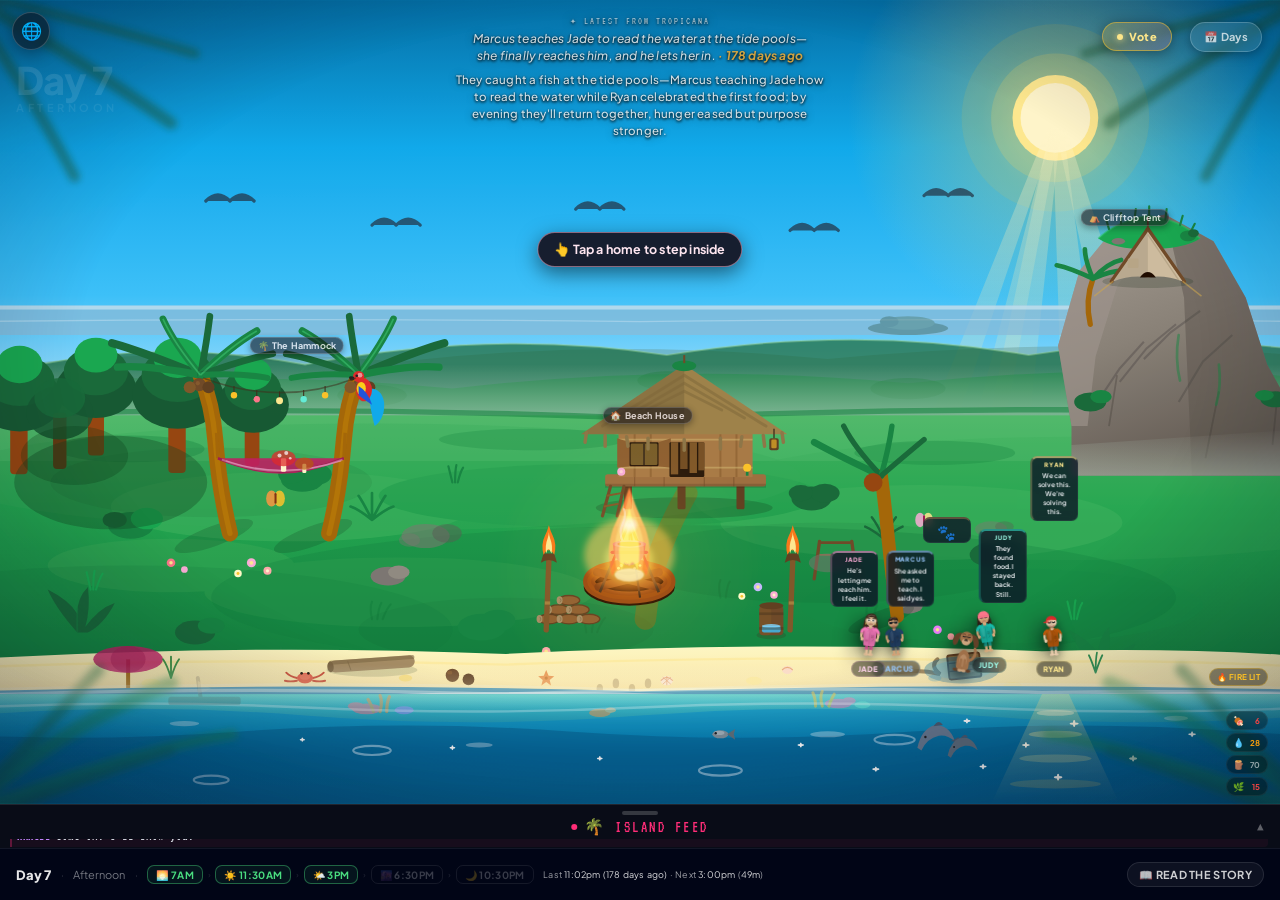
==== index.html @ 903a59e4 "Tropicana interiors polish: widen clifftop-tent doorway + droop hammock palms + house lantern halo -" ====
<!DOCTYPE html>
<html lang="en">
<head>
<meta charset="UTF-8">
<meta http-equiv="Cache-Control" content="no-cache, no-store, must-revalidate">
<meta http-equiv="Pragma" content="no-cache">
<meta http-equiv="Expires" content="0">
<meta name="viewport" content="width=device-width, initial-scale=1, maximum-scale=1, user-scalable=no">
<title>Tropicana — a never-ending story</title>
<link rel="icon" href="data:image/svg+xml,%3Csvg xmlns='http://www.w3.org/2000/svg' viewBox='0 0 100 100'%3E%3Ctext y='.9em' font-size='88'%3E%F0%9F%8F%9D%EF%B8%8F%3C/text%3E%3C/svg%3E">
<meta name="description" content="Tropicana is a never-ending story — strangers stranded on a deserted island, living and falling for each other five times a day. No script, no crew, no exit. The characters grow and surprise you on their own.">
<meta name="theme-color" content="#0b1220">
<!-- Social share preview -->
<meta property="og:type" content="website">
<meta property="og:site_name" content="The Never Ending Story Project">
<meta property="og:title" content="Tropicana — a never-ending story">
<meta property="og:description" content="Strangers stranded on a deserted island, living and falling for each other five times a day. No script, no crew, no exit.">
<meta property="og:url" content="https://adamdegoat.github.io/loveisland/">
<meta name="twitter:card" content="summary">
<meta name="twitter:title" content="Tropicana — a never-ending story">
<meta name="twitter:description" content="Strangers stranded on a deserted island, living and falling for each other five times a day.">

<link href="https://fonts.googleapis.com/css2?family=Plus+Jakarta+Sans:wght@600;700;800&family=VT323&display=swap" rel="stylesheet">
<link rel="stylesheet" href="theme.css"><!-- shared Never Ending Story house-style tokens -->
<style>
*{margin:0;padding:0;box-sizing:border-box}
:root{--above-hud:62px;--stage-bottom:96px}
html,body{width:100%;height:100%;overflow:hidden;font-family:'Plus Jakarta Sans',sans-serif;background:#020617}
/* World renders ABOVE the fixed bottom bars (HUD + collapsed feed drawer) so the
   beach + ocean band are never hidden behind them. --stage-bottom is measured live. */
#world{position:relative;width:100vw;height:calc(100vh - var(--stage-bottom));overflow:hidden}
#world-svg{position:absolute;inset:0;width:100%;height:100%;z-index:0;transform:translateY(calc(-1 * var(--world-shift,0px)))}
#stars{position:absolute;inset:0;width:100%;height:34%;pointer-events:none;z-index:2;opacity:0;transition:opacity 3s}
#world.night #stars,#world.dawn #stars{opacity:1}

/* Cloud animations */
@keyframes cloud-a{from{transform:translateX(0)}to{transform:translateX(1300px)}}
.cl1{animation:cloud-a 90s linear infinite}
.cl2{animation:cloud-a 115s linear infinite;animation-delay:-40s}
.cl3{animation:cloud-a 72s linear infinite;animation-delay:-22s}

/* Fire animations */
@keyframes flk{0%,100%{transform:scaleY(1) scaleX(1)}50%{transform:scaleY(1.22) scaleX(.9)}}
.fa{animation:flk .75s ease-in-out infinite;transform-box:fill-box;transform-origin:50% 100%}
.fb{animation:flk .55s ease-in-out infinite reverse;transform-box:fill-box;transform-origin:50% 100%}
.fc{animation:flk .42s ease-in-out infinite;transform-box:fill-box;transform-origin:50% 100%}

/* Wave animations */
@keyframes wv{from{transform:translateX(0)}to{transform:translateX(500px)}}
.wa{animation:wv 13s linear infinite}
.wb{animation:wv 19s linear infinite reverse}
/* Gentle palm sway — pivots at each palm's crown (origin set inline, in viewBox units) */
@keyframes palmsway{0%,100%{transform:rotate(-1.4deg)}50%{transform:rotate(1.4deg)}}
.palm-sway{transform-box:view-box;animation:palmsway 5.5s ease-in-out infinite}
/* Ambient birds drift slowly across the sky */
@keyframes birddrift{0%{transform:translate(0,0)}50%{transform:translate(46px,-9px)}100%{transform:translate(0,0)}}
.birds-drift{transform-box:view-box;animation:birddrift 24s ease-in-out infinite}
/* A lone sailboat drifts slowly across the horizon */
@keyframes boatdrift{from{transform:translateX(-70px)}to{transform:translateX(1070px)}}
.boat-drift{transform-box:view-box;animation:boatdrift 78s linear infinite}
/* A little crab scuttles back and forth on the sand */
@keyframes crabscuttle{0%{transform:translateX(0)}42%{transform:translateX(34px)}58%{transform:translateX(34px)}100%{transform:translateX(0)}}
.crab-scuttle{transform-box:view-box;animation:crabscuttle 16s ease-in-out infinite}
/* Hammock gently sways */
@keyframes hammocksway{0%,100%{transform:rotate(-1.3deg)}50%{transform:rotate(1.3deg)}}
.hammock-sway{transform-box:view-box;transform-origin:232px 326px;animation:hammocksway 6s ease-in-out infinite}
/* A fish leaps from the water now and then */
@keyframes fishjump{0%,80%,100%{opacity:0;transform:translate(0,14px) rotate(-35deg)}84%{opacity:1;transform:translate(7px,-8px) rotate(-12deg)}88%{transform:translate(15px,-15px) rotate(8deg)}93%{opacity:1;transform:translate(23px,-7px) rotate(32deg)}97%{opacity:0;transform:translate(29px,10px) rotate(50deg)}}
.fish-jump{transform-box:view-box;animation:fishjump 13s ease-in-out infinite}
/* A gull glides slowly across over the water */
@keyframes gullglide{0%{transform:translate(-40px,0)}50%{transform:translate(520px,-16px)}100%{transform:translate(1080px,0)}}
.gull-glide{transform-box:view-box;animation:gullglide 34s linear infinite}
/* Strung palm lanterns glow at night (#world gets .night from applySky) */
#world.night #palm-lanterns{filter:drop-shadow(0 0 3px rgba(255,200,110,.85))}
/* Parrot gentle head bob */
@keyframes parrotbob{0%,100%{transform:rotate(0)}50%{transform:rotate(-4deg)}}
.parrot-bob{transform-box:view-box;animation:parrotbob 3.6s ease-in-out infinite}
/* Embers drift up from the fire */
@keyframes emberrise{0%{opacity:0;transform:translate(0,0)}18%{opacity:1}100%{opacity:0;transform:translate(-7px,-36px)}}
.ember{transform-box:view-box;animation:emberrise 2.8s ease-out infinite}
/* A pair of dolphins arc from the sea now and then */
@keyframes dolphinarc{0%,72%,100%{opacity:0;transform:translate(0,18px)}76%{opacity:1;transform:translate(10px,-10px) rotate(-14deg)}82%{transform:translate(26px,-18px) rotate(0deg)}88%{opacity:1;transform:translate(42px,-8px) rotate(16deg)}94%{opacity:0;transform:translate(54px,14px) rotate(28deg)}}
.dolphin-arc{transform-box:view-box;animation:dolphinarc 17s ease-in-out infinite}
/* A shooting star streaks occasionally (night-only via the night-stars group) */
@keyframes shootingstar{0%,92%,100%{opacity:0;transform:translate(820px,46px)}92.5%{opacity:1;transform:translate(816px,48px)}98%{opacity:0;transform:translate(636px,138px)}}
.shooting-star{transform-box:view-box;animation:shootingstar 15s linear infinite}
/* Soft cloud shadows drift slowly across the ground */
@keyframes shadowdrift{from{transform:translateX(-260px)}to{transform:translateX(1260px)}}
.cloud-shadow{transform-box:view-box;animation:shadowdrift 95s linear infinite}
/* Fireflies near the firepit (parent group's opacity gates night-only visibility) */
@keyframes firefly{0%,100%{opacity:0;transform:translate(0,0)}25%{opacity:.95}50%{opacity:.35;transform:translate(7px,-9px)}75%{opacity:.85}}
.firefly{transform-box:view-box;animation:firefly 4.2s ease-in-out infinite}
/* Dog (puppy) ears + tail — driven by applyDogExtras; smooth transitions + tail wag */
.dog-ear{transform-box:view-box;transition:transform .45s ease}
.dog-tail{transform-box:view-box;transition:transform .45s ease}
@keyframes tailwag{0%,100%{transform:rotate(-20deg)}50%{transform:rotate(20deg)}}
.dog-tail.wag{animation:tailwag .45s ease-in-out infinite}
.dog-tail.slow{animation:tailwag 1.5s ease-in-out infinite}

/* SVG transitions */
#sky-bg,#sun-group,#moon-group,#night-stars,#night-overlay,#sun-reflection{transition:opacity 2.5s ease}

/* ── ATMOSPHERE OVERLAYS (pure CSS, no JS/engine) ── */
/* Vignette: darken the corners to draw the eye to the centre of the island */
#vignette{position:absolute;inset:0;z-index:6;pointer-events:none;
  background:radial-gradient(120% 95% at 50% 42%,transparent 58%,rgba(2,6,23,.16) 84%,rgba(2,6,23,.42) 100%)}
/* Time-of-day colour wash: a soft tint that shifts with the cycle for cohesion */
#color-wash{position:absolute;inset:0;z-index:22;pointer-events:none;opacity:0;
  mix-blend-mode:soft-light;transition:background 2.5s ease,opacity 2.5s ease}
/* Directional light: warm/cool radiates from the sun's position (top-right) */
#world.evening   #color-wash{background:radial-gradient(135% 120% at 80% 14%,#fcd34d,#f97316 38%,#9d4e6e 72%,#4c2a4d);opacity:.5}
#world.morning   #color-wash{background:radial-gradient(135% 120% at 80% 16%,#fde68a,#fdba74 45%,#a7c4b5 82%);opacity:.42}
#world.afternoon #color-wash{background:radial-gradient(135% 120% at 80% 14%,#fef3c7,#fde68a 50%,rgba(186,230,253,.4) 86%);opacity:.2}
#world.midday    #color-wash{background:radial-gradient(135% 120% at 52% 8%,#fffbeb,#e0f2fe 58%,#bae6fd);opacity:.1}
#world.dawn      #color-wash{background:radial-gradient(135% 120% at 80% 18%,#fcd34d,#c084fc 46%,#4c1d95 84%);opacity:.44}
#world.night     #color-wash{background:radial-gradient(135% 120% at 80% 18%,#64748b,#1e293b 55%,#0f172a);opacity:.32}

/* ── ENGINE-DRIVEN WEATHER (rain + storm + lightning) ── */
/* Rain: animated diagonal streaks; .storm adds a darker wash + faster, denser rain */
@keyframes rainFall{0%{background-position:0 0,0 0}100%{background-position:140px 600px,90px 600px}}
#rain-layer{position:fixed;inset:0;z-index:8;pointer-events:none;opacity:0;
  transition:opacity 1.1s ease;
  background:
    repeating-linear-gradient(102deg,rgba(224,242,254,0) 0px,rgba(224,242,254,0) 7px,rgba(224,242,254,.22) 8px,rgba(224,242,254,0) 10px),
    repeating-linear-gradient(99deg,rgba(186,230,253,0) 0px,rgba(186,230,253,0) 11px,rgba(186,230,253,.14) 12px,rgba(186,230,253,0) 15px);
  background-size:140px 600px,90px 600px}
#rain-layer.on{opacity:.9;animation:rainFall .55s linear infinite}
#rain-layer.storm{opacity:1;animation:rainFall .32s linear infinite;
  background:
    linear-gradient(180deg,rgba(2,6,23,.34),rgba(2,6,23,.46)),
    repeating-linear-gradient(104deg,rgba(224,242,254,0) 0px,rgba(224,242,254,0) 5px,rgba(224,242,254,.3) 6px,rgba(224,242,254,0) 9px),
    repeating-linear-gradient(100deg,rgba(186,230,253,0) 0px,rgba(186,230,253,0) 9px,rgba(186,230,253,.2) 10px,rgba(186,230,253,0) 13px);
  background-size:cover,140px 600px,90px 600px}
/* Lightning: brief white flashes, only while storming */
@keyframes lightningFlash{0%,100%{opacity:0}1%{opacity:.0}2%{opacity:.85}4%{opacity:.1}5%{opacity:.6}7%{opacity:0}}
#lightning{position:fixed;inset:0;z-index:9;pointer-events:none;opacity:0;
  background:radial-gradient(140% 120% at 60% 8%,rgba(255,255,255,.9),rgba(224,242,254,.35) 40%,transparent 72%)}
#lightning.on{animation:lightningFlash 7s steps(1,end) infinite}

/* ── BEACH ATMOSPHERE ANIMATIONS (SVG, no engine) ── */
/* God-ray gentle breathing */
@keyframes godRayPulse{0%,100%{opacity:.5}50%{opacity:.78}}
#god-rays{animation:godRayPulse 7.5s ease-in-out infinite;transform-box:view-box}
/* Sun glitter dancing on the sea (day only; parent group gated in applySky) */
@keyframes seatwinkle{0%,100%{opacity:0;transform:scale(.5)}50%{opacity:.9;transform:scale(1)}}
.sparkle{transform-box:view-box;animation:seatwinkle 3.4s ease-in-out infinite}
/* Heat-haze ribbons shimmer over the hot sand (gated in applyWeather) */
@keyframes heatwobble{0%{opacity:0;transform:translateY(0)}30%{opacity:.16}50%{transform:translateY(-3px) scaleX(1.015)}70%{opacity:.13}100%{opacity:0;transform:translateY(-7px)}}
.heat-ribbon{transform-box:view-box;animation:heatwobble 6s ease-in-out infinite}
/* Butterflies / dragonflies fluttering by day */
@keyframes flutter{0%,100%{transform:translate(0,0) rotate(0)}25%{transform:translate(9px,-7px) rotate(6deg)}50%{transform:translate(2px,-13px) rotate(-4deg)}75%{transform:translate(-8px,-5px) rotate(5deg)}}
.flutterer{transform-box:view-box;animation:flutter 5.4s ease-in-out infinite}
@keyframes wingbeat{0%,100%{transform:scaleX(1)}50%{transform:scaleX(.4)}}
.bug-wing{transform-box:fill-box;transform-origin:center;animation:wingbeat .35s ease-in-out infinite}
/* Ocean surface ripples — scale + fade out */
@keyframes rippleOut{0%{transform:scale(.4);opacity:.55}100%{transform:scale(1.7);opacity:0}}
.sea-ripple{transform-box:view-box;animation:rippleOut 5s ease-out infinite}
/* Passing fin / dolphin arc across the water */
@keyframes finCross{0%{transform:translate(0,0);opacity:0}6%{opacity:.85}14%{transform:translate(160px,-10px)}22%{transform:translate(330px,0);opacity:.85}28%{opacity:0}100%{transform:translate(330px,0);opacity:0}}
#sea-fin{transform-box:view-box;animation:finCross 26s ease-in-out infinite}
/* Campfire smoke puffs rising + drifting */
@keyframes smokeRise{0%{transform:translate(0,0) scale(.5);opacity:0}15%{opacity:.5}100%{transform:translate(20px,-78px) scale(1.7);opacity:0}}
#fire-smoke .smoke-puff{transform-box:view-box;animation:smokeRise 5.5s ease-in-out infinite}

/* ── DAY STAMP ── */
/* ── DAY HISTORY ── */
/* ── AUDIENCE VOTE PILL + PANEL ("sway, don't script") ── */
#vote-pill{position:fixed;top:22px;right:108px;z-index:35;display:flex;align-items:center;gap:6px;
  padding:7px 14px;border-radius:20px;cursor:pointer;white-space:nowrap;
  background:linear-gradient(135deg,rgba(251,191,36,.24),rgba(244,114,182,.2));
  backdrop-filter:blur(12px);-webkit-backdrop-filter:blur(12px);border:1px solid rgba(251,191,36,.5);
  font-family:'Plus Jakarta Sans',sans-serif;font-size:11px;font-weight:800;letter-spacing:.4px;color:#fde68a;
  box-shadow:0 2px 14px rgba(0,0,0,.4);animation:votePulse 2.6s ease-in-out infinite;
  transition:transform .15s,border-color .2s}
#vote-pill:hover{transform:translateY(-1px);border-color:rgba(251,191,36,.85)}
#vote-pill.active{animation:none;background:linear-gradient(135deg,rgba(251,191,36,.42),rgba(244,114,182,.34));border-color:rgba(251,191,36,.9)}
@keyframes votePulse{0%,100%{box-shadow:0 2px 14px rgba(0,0,0,.4),0 0 0 0 rgba(251,191,36,.45)}
  50%{box-shadow:0 2px 14px rgba(0,0,0,.4),0 0 0 5px rgba(251,191,36,0)}}
#vote-pill .vp-dot{width:6px;height:6px;border-radius:50%;background:#fde68a;box-shadow:0 0 7px #fde68a}
/* dropdown panel — anchored under the pill (like the Days panel), warm gold "sway the island" palette */
#vote-panel{position:fixed;top:60px;right:108px;z-index:41;width:300px;max-width:calc(100vw - 24px);
  background:linear-gradient(180deg,rgba(26,16,34,.6),rgba(12,9,22,.66));
  backdrop-filter:blur(20px) saturate(1.2);-webkit-backdrop-filter:blur(20px) saturate(1.2);
  border:1px solid rgba(251,191,36,.34);border-radius:16px;
  box-shadow:0 20px 54px rgba(0,0,0,.6),0 0 26px rgba(251,191,36,.08);
  max-height:0;overflow:hidden;opacity:0;pointer-events:none;
  transition:max-height .34s cubic-bezier(.4,0,.2,1),opacity .22s ease}
#vote-panel::before{content:'';position:absolute;left:0;right:0;top:0;height:2px;z-index:3;
  background:linear-gradient(90deg,transparent,rgba(251,191,36,.7),rgba(244,114,182,.5),transparent)}
#vote-panel.open{max-height:80vh;opacity:1;pointer-events:auto;overflow-y:auto}
.vp-inner{padding:15px 16px 15px}
.vp-eyebrow{font-family:'VT323',monospace;font-size:11px;letter-spacing:2.5px;text-transform:uppercase;color:rgba(251,191,36,.62);margin-bottom:3px}
.vp-head{font-family:'Plus Jakarta Sans',sans-serif;font-weight:800;font-size:16px;letter-spacing:.01em;line-height:1.1;
  background:linear-gradient(180deg,#fff8ea 0%,#fde68a 58%,#f59e0b 100%);-webkit-background-clip:text;background-clip:text;-webkit-text-fill-color:transparent;color:transparent}
.vp-tag{font-size:10.5px;color:rgba(255,255,255,.5);font-style:italic;margin:3px 0 13px;line-height:1.45}
.vp-q{font-size:12px;font-weight:700;color:rgba(255,255,255,.92);margin-bottom:9px;letter-spacing:.01em}
.vp-opt{position:relative;display:block;width:100%;text-align:left;margin-bottom:8px;padding:10px 12px;border-radius:12px;
  border:1px solid rgba(255,255,255,.12);background:rgba(255,255,255,.035);cursor:pointer;overflow:hidden;color:#fff;
  transition:border-color .15s,background .15s,transform .12s}
.vp-opt:hover{border-color:rgba(251,191,36,.55);transform:translateY(-1px)}
.vp-opt:disabled{cursor:default;transform:none}
.vp-opt.picked{border-color:rgba(251,191,36,.9);background:rgba(251,191,36,.09)}
.vp-bar{position:absolute;left:0;top:0;bottom:0;width:0;z-index:0;transition:width .55s cubic-bezier(.4,0,.2,1);
  background:linear-gradient(90deg,rgba(251,191,36,.22),rgba(244,114,182,.14))}
.vp-opt-label{position:relative;z-index:1;font-weight:800;font-size:12.5px;color:#fff7e6}
.vp-opt-desc{position:relative;z-index:1;font-size:10.5px;color:rgba(255,255,255,.55);margin-top:2px;line-height:1.35}
.vp-opt-pct{position:absolute;right:11px;top:50%;transform:translateY(-50%);font-size:12px;font-weight:800;color:#fde68a;z-index:2}
.vp-voted{font-size:10.5px;color:rgba(110,231,160,.92);margin-top:4px;letter-spacing:.2px;font-weight:600}
.vp-hint{font-size:10.5px;color:rgba(255,255,255,.42);margin-top:4px}
.vp-inplay{margin-top:13px;padding:11px 12px;border-radius:11px;background:rgba(251,191,36,.07);border:1px solid rgba(251,191,36,.18);
  font-size:11px;color:rgba(255,255,255,.8);line-height:1.5}
.vp-ip-eyebrow{font-family:'VT323',monospace;font-size:10px;letter-spacing:2px;text-transform:uppercase;color:rgba(251,191,36,.6);display:block;margin-bottom:3px}
.vp-inplay b{color:#fde68a;font-weight:800}
#day-hist-btn{
  position:fixed;top:22px;right:18px;z-index:35;
  display:flex;align-items:center;gap:6px;
  padding:7px 13px;border-radius:20px;
  background:rgba(255,255,255,.09);
  backdrop-filter:blur(12px);-webkit-backdrop-filter:blur(12px);
  border:1px solid rgba(255,255,255,.2);
  font-family:'Plus Jakarta Sans',sans-serif;font-size:11px;font-weight:700;
  color:rgba(255,255,255,.72);letter-spacing:.3px;
  cursor:pointer;white-space:nowrap;
  transition:background .2s,border-color .2s,color .2s,box-shadow .2s;
  box-shadow:0 2px 12px rgba(0,0,0,.35);
}
#day-hist-btn:hover{background:rgba(255,255,255,.15);border-color:rgba(255,255,255,.38);color:#fff;box-shadow:0 2px 18px rgba(0,0,0,.45)}
#day-hist-btn.active{background:rgba(255,255,255,.13);border-color:rgba(255,255,255,.35);color:#fff}
#day-history-panel{
  position:fixed;top:66px;right:18px;left:auto;z-index:40;width:244px;
  background:rgba(4,8,22,.92);backdrop-filter:blur(18px);-webkit-backdrop-filter:blur(18px);
  border:1px solid rgba(255,255,255,.08);border-radius:14px;
  max-height:0;overflow:hidden;opacity:0;pointer-events:none;
  transition:max-height .32s cubic-bezier(.4,0,.2,1),opacity .2s ease;
}
#day-history-panel.open{max-height:400px;opacity:1;pointer-events:auto}
.dhp-head{
  font-family:'Plus Jakarta Sans',sans-serif;font-size:9px;font-weight:800;
  letter-spacing:2px;text-transform:uppercase;color:rgba(255,255,255,.25);
  padding:11px 14px 9px;border-bottom:1px solid rgba(255,255,255,.05);
  display:flex;align-items:center;justify-content:space-between;flex-shrink:0;
}
.dhp-back{
  background:none;border:none;font-family:'Plus Jakarta Sans',sans-serif;
  font-size:9px;font-weight:700;color:rgba(255,255,255,.25);
  cursor:pointer;letter-spacing:.5px;padding:0;transition:color .15s;
}
.dhp-back:hover{color:rgba(255,255,255,.6)}
.dhp-scroll{overflow-y:auto;max-height:350px;scrollbar-width:thin;scrollbar-color:rgba(255,255,255,.06) transparent}
.dhp-chips{padding:8px 10px 10px;display:flex;flex-direction:column;gap:5px}
.dhp-chip{
  display:flex;align-items:center;gap:7px;padding:7px 10px;border-radius:9px;
  border:1px solid rgba(255,255,255,.07);background:rgba(255,255,255,.03);
  font-family:'Plus Jakarta Sans',sans-serif;font-size:11px;font-weight:700;
  color:rgba(255,255,255,.5);cursor:pointer;
  transition:background .15s,border-color .15s;
}
.dhp-chip:hover{background:rgba(255,255,255,.07);border-color:rgba(255,255,255,.14);color:rgba(255,255,255,.8)}
.dhp-chip.cur{border-color:rgba(34,197,94,.3);color:rgba(255,255,255,.75)}
.dhp-dot{width:5px;height:5px;border-radius:50%;background:#22c55e;flex-shrink:0;animation:cdot 2s ease-in-out infinite}
.dhp-chip-meta{font-size:10px;color:rgba(255,255,255,.28);font-weight:500;margin-left:auto;white-space:nowrap}
.dhp-drama{font-size:13px;color:rgba(255,255,255,.7);line-height:1.57;font-style:italic;
  padding:12px 14px 14px}
.dhp-ongoing{font-size:12.5px;color:rgba(255,255,255,.5);line-height:1.55;font-style:italic;
  padding:12px 14px 14px}

#day-stamp{position:fixed;top:58px;left:16px;z-index:30;pointer-events:none;line-height:1.15}
#pulse{position:fixed;top:14px;left:50%;transform:translateX(-50%);z-index:30;pointer-events:none;
  font-family:'Plus Jakarta Sans',sans-serif;font-size:12px;font-style:italic;font-weight:500;
  color:rgba(255,255,255,.78);letter-spacing:.2px;text-align:center;max-width:340px;line-height:1.4;
  text-shadow:0 1px 3px rgba(0,0,0,.6),0 1px 3px rgba(0,0,0,.75),0 1px 10px rgba(0,0,0,.4)}
#pulse:not(:empty)::before{content:'✦ LATEST FROM TROPICANA';display:block;
  font-family:'VT323',monospace;font-size:10px;font-style:normal;font-weight:400;
  letter-spacing:2px;color:rgba(255,255,255,.62);text-transform:uppercase;margin-bottom:3px;
  text-shadow:0 1px 3px rgba(0,0,0,.8),0 0 10px rgba(0,0,0,.6)}
#scene-line{position:fixed;left:50%;transform:translateX(-50%);z-index:30;pointer-events:none;
  width:380px;max-width:88vw;
  font-family:'Plus Jakarta Sans',sans-serif;font-size:11.5px;font-weight:500;
  color:rgba(255,255,255,.82);letter-spacing:.2px;text-align:center;line-height:1.5;
  text-shadow:0 1px 3px rgba(0,0,0,.6),0 1px 3px rgba(0,0,0,.8),0 1px 10px rgba(0,0,0,.45)}
#ds-day{font-family:'Plus Jakarta Sans',sans-serif;font-size:38px;font-weight:800;
  color:rgba(255,255,255,.1);letter-spacing:-1px}
#ds-cycle{font-family:'Plus Jakarta Sans',sans-serif;font-size:11px;font-weight:700;
  color:rgba(255,255,255,.07);letter-spacing:3.5px;text-transform:uppercase}

/* ── CHARACTERS ── */
.char{position:absolute;z-index:20;transform:translate(-50%,-100%);
  transition:left 2.8s cubic-bezier(.4,0,.2,1),top 2.8s cubic-bezier(.4,0,.2,1);cursor:pointer}
.char:hover{filter:drop-shadow(0 0 9px rgba(255,255,255,.42))}
.char-svg{display:block;margin:0 auto;transform-origin:50% 100%;filter:var(--cast-shadow,drop-shadow(0 6px 14px rgba(0,0,0,.65)));animation:bob 2.4s ease-in-out infinite}
.char-svg.sad{animation:bob-slow 3.5s ease-in-out infinite}
.char-svg.angry{animation:bob-tense .9s ease-in-out infinite}
@keyframes bob{0%,100%{transform:scaleY(1)}50%{transform:scaleY(1.028)}}
@keyframes bob-slow{0%,100%{transform:scaleY(1)}50%{transform:scaleY(1.015)}}
@keyframes bob-tense{0%,100%{transform:scaleY(1) rotate(-.4deg)}50%{transform:scaleY(1.022) rotate(.4deg)}}
/* ── INTERACTION OVERLAYS ── */
.interact-overlay{position:absolute;z-index:19;transform:translate(-50%,-50%);pointer-events:none;transition:opacity .4s}
.interact-overlay.heart{z-index:22;filter:drop-shadow(0 1px 2px rgba(0,0,0,.45));animation:heartbeat 1.5s ease-in-out infinite}
@keyframes heartbeat{0%,100%{transform:translate(-50%,-50%) scale(1)}50%{transform:translate(-50%,-50%) scale(1.18)}}
.char.sitting{margin-top:10px}
.nametag{font-size:7.5px;font-weight:800;letter-spacing:.4px;text-transform:uppercase;
  margin:4px auto 0;padding:2px 6px;border-radius:20px;width:fit-content;white-space:nowrap;
  background:rgba(0,0,0,.45);backdrop-filter:blur(4px);-webkit-backdrop-filter:blur(4px)}
.nametag:empty{display:none}  /* unnamed stray: hide tag until it's named */
#char-marcus .nametag{color:#93c5fd;border:1px solid rgba(147,197,253,.2)}
#char-ryan .nametag{color:#fde68a;border:1px solid rgba(253,230,138,.2)}
#char-jade .nametag{color:#fbcfe8;border:1px solid rgba(249,168,212,.2)}
#char-judy .nametag{color:#99f6e4;border:1px solid rgba(153,246,228,.2)}

/* ── SPEECH BUBBLES ── */
.bubble{position:absolute;bottom:70px;left:50%;transform:translateX(-50%);
  background:rgba(10,18,32,.82);backdrop-filter:blur(4px);-webkit-backdrop-filter:blur(4px);
  color:#f1f5f9;padding:3px 6px;border-radius:7px;
  font-size:6.5px;font-weight:600;max-width:80px;min-width:48px;text-align:center;
  line-height:1.4;pointer-events:none;white-space:normal;z-index:25;transition:opacity .22s ease;
  border:1px solid rgba(255,255,255,.06);border-top-width:2px}
#char-marcus .bubble{border-top-color:rgba(147,197,253,.6);border-left:2px solid rgba(147,197,253,.25)}
#char-ryan .bubble{border-top-color:rgba(253,230,138,.6);border-left:2px solid rgba(253,230,138,.25)}
#char-jade .bubble{border-top-color:rgba(249,168,212,.6);border-left:2px solid rgba(249,168,212,.25)}
#char-judy .bubble{border-top-color:rgba(45,212,191,.6);border-left:2px solid rgba(45,212,191,.25)}
#char-marcus:hover{filter:drop-shadow(0 0 14px rgba(192,132,252,.55))}
#char-ryan:hover{filter:drop-shadow(0 0 14px rgba(251,146,60,.55))}
#char-jade:hover{filter:drop-shadow(0 0 14px rgba(244,114,182,.55))}
#char-judy:hover{filter:drop-shadow(0 0 14px rgba(45,212,191,.55))}
.bubble::after{display:none}
/* FOCUS MODE: while a character's stat card is open, fade the speech bubbles so the card stands clean & alone */
#world:has(.stat-card.tap-open) .bubble{opacity:0;pointer-events:none}
@media (hover:hover){#world:has(.char:hover) .bubble{opacity:0;pointer-events:none}}
.bubble-name{font-size:6px;font-weight:800;letter-spacing:.9px;text-transform:uppercase;margin-bottom:2px}
#char-marcus .bubble-name{color:#93c5fd}
#char-ryan .bubble-name{color:#fde68a}
#char-jade .bubble-name{color:#f9a8d4}
#char-judy .bubble-name{color:#99f6e4}
.bubble-text{font-size:6.5px}
.bubble-text.dog-emote{font-size:15px;line-height:1}

/* ── BOTTOM FEED DRAWER ── */
#chat-panel{
  position:fixed;left:0;right:0;bottom:52px;
  height:44px;overflow:hidden;
  background:rgba(10,14,24,.9);backdrop-filter:blur(8px);-webkit-backdrop-filter:blur(8px);
  z-index:50;display:flex;flex-direction:column;
  border-top:1px solid rgba(255,255,255,.1);
  transition:height .38s cubic-bezier(.4,0,.2,1),
             box-shadow .38s ease;
}
#chat-panel.feed-open{
  height:52vh;
  box-shadow:0 -12px 40px rgba(0,0,0,.55);
  border-top-color:rgba(255,46,120,.35);
}
/* Drag pill */
#feed-pill{
  width:36px;height:4px;border-radius:4px;
  background:rgba(255,255,255,.18);
  margin:6px auto 0;flex-shrink:0;
  transition:background .2s
}
#chat-panel:hover #feed-pill,
#chat-panel.feed-open #feed-pill{background:rgba(255,46,120,.5)}
#chat-header{
  position:relative;
  padding:5px 14px 5px;font-family:'VT323',monospace;font-size:16px;color:#ff2d78;
  letter-spacing:2.5px;display:flex;align-items:center;justify-content:center;gap:7px;
  cursor:pointer;flex-shrink:0;user-select:none;
  border-bottom:1px solid rgba(255,255,255,.0);
  transition:border-color .38s
}
#chat-panel.feed-open #chat-header{border-bottom-color:rgba(255,255,255,.07)}
#chat-dot{width:6px;height:6px;border-radius:50%;background:#ff2d78;animation:cdot 2s ease-in-out infinite;flex-shrink:0}
@keyframes cdot{0%,100%{opacity:1}50%{opacity:.2}}
/* Absolutely center the ISLAND FEED label (on all widths) so the chevron's
   margin-left:auto can't push it left under the Island Oracle widget. */
#feed-label{display:inline-flex;align-items:center;gap:7px;position:absolute;left:50%;transform:translateX(-50%);pointer-events:none}
#chat-chevron{
  margin-left:auto;font-size:11px;color:rgba(255,255,255,.35);
  transition:transform .35s cubic-bezier(.4,0,.2,1),color .2s
}
#chat-panel.feed-open #chat-chevron{transform:rotate(180deg);color:rgba(255,46,120,.7)}
#chat-feed{flex:1;overflow-y:auto;padding:8px 12px 4px;display:flex;flex-direction:column;gap:5px;
  scrollbar-width:thin;scrollbar-color:rgba(255,255,255,.1) transparent}
#chat-feed::-webkit-scrollbar{width:3px}
#chat-feed::-webkit-scrollbar-thumb{background:rgba(255,255,255,.1);border-radius:3px}
.cl{font-family:'VT323',monospace;font-size:15px;line-height:1.3;word-break:break-word}
.cl.marcus{color:#c084fc}
.cl.ryan{color:#fb923c}
.cl.jade{color:#f472b6}
.cl.interaction{color:#fbbf24}
.cl-label{font-size:11px;letter-spacing:.8px;opacity:.78;text-transform:uppercase}
.cl-dialogue{color:#e2e8f0;font-size:13px;opacity:.9}
.cl-ts{font-family:'VT323',monospace;font-size:12px;color:rgba(255,255,255,.45);letter-spacing:1.2px;text-align:center;padding:4px 0 2px;text-transform:uppercase;background:rgba(255,255,255,.03);border-radius:4px;margin:2px 0}
.cl-msg{font-family:'VT323',monospace;font-size:14px;line-height:1.3;padding:1px 4px;word-break:break-word}
.cl-spk{font-size:12px;font-weight:700;letter-spacing:.5px;text-transform:uppercase}
.cl-line{color:#e2e8f0;opacity:.9}
.cl-absent{font-family:'VT323',monospace;font-size:12px;padding:2px 4px;opacity:.55;font-style:italic;border-left:2px solid rgba(255,255,255,.08);margin:3px 0 4px;padding-left:7px}
.cl-absent-txt{color:#94a3b8}
.cl-time{font-family:'VT323',monospace;font-size:11px;color:rgba(255,255,255,.55);letter-spacing:.6px;float:right;margin-left:6px;white-space:nowrap}
.cl-latest{background:rgba(255,45,120,.06);border-left:2px solid rgba(255,45,120,.32);padding-left:5px;margin-left:-2px;border-radius:0 4px 4px 0}
.cl-ts-latest{background:rgba(255,45,120,.11)!important;color:rgba(255,160,200,.85)!important;border:1px solid rgba(255,45,120,.22);border-radius:5px;padding-left:8px;padding-right:8px}
.cl-ts-rel{font-family:'Plus Jakarta Sans',sans-serif;font-size:9px;font-weight:800;letter-spacing:.4px;text-transform:none;color:#ff7eb0;margin-left:7px;white-space:nowrap}

/* ── HUD ── */
#hud{position:fixed;bottom:0;left:0;right:0;z-index:100;
  background:rgba(2,6,23,.93);backdrop-filter:blur(18px);-webkit-backdrop-filter:blur(18px);
  border-top:1px solid rgba(255,255,255,.07);padding:0 1rem;
  display:flex;align-items:center;gap:.6rem;height:52px}
.hud-day{font-weight:800;color:rgba(255,255,255,.9);font-size:13px;flex-shrink:0}
.hud-sep{color:rgba(255,255,255,.2);font-size:11px}
#cycle-label{font-size:11px;color:rgba(255,255,255,.45);flex-shrink:0}

/* Status strip */
#status-strip{display:flex;align-items:center;gap:.3rem;font-size:10px;flex-shrink:0}
.stp{display:inline-flex;align-items:center;padding:.15rem .5rem;border-radius:7px;
  border:1px solid rgba(255,255,255,.08);color:rgba(255,255,255,.22);
  font-weight:700;letter-spacing:.3px;text-transform:uppercase;transition:all .4s}
.stp.running{color:#fbbf24;border-color:rgba(251,191,36,.5);background:rgba(251,191,36,.1);animation:spulse 1s ease-in-out infinite}
.stp.done{color:#4ade80;border-color:rgba(74,222,128,.4);background:rgba(74,222,128,.07)}
.stp.current{color:rgba(255,255,255,.75);border-color:rgba(255,255,255,.28);background:rgba(255,255,255,.09)}
@keyframes spulse{0%,100%{opacity:1}50%{opacity:.5}}
.stp-arr{color:rgba(255,255,255,.12);font-size:9px}

/* Tiny status info */
#status-info{font-size:9px;color:rgba(255,255,255,.6);white-space:nowrap;flex-shrink:0;line-height:1.3;letter-spacing:.2px}
#status-info span{color:rgba(255,255,255,.85)}
#status-msg{font-size:9px;color:rgba(255,255,255,.3);font-style:italic;overflow:hidden;text-overflow:ellipsis;white-space:nowrap;max-width:120px}

/* Buttons */
.hud-actions{display:flex;align-items:center;gap:.45rem;margin-left:auto;flex-shrink:0}
#story-btn{display:inline-flex;align-items:center;gap:.2rem;padding:.28rem .7rem;
  border-radius:18px;border:1px solid rgba(255,255,255,.1);background:rgba(255,255,255,.05);
  color:rgba(255,255,255,.5);font-size:11px;font-weight:700;letter-spacing:.3px;
  text-transform:uppercase;text-decoration:none;transition:all .2s;font-family:'Plus Jakarta Sans',sans-serif}
#story-btn:hover{border-color:rgba(255,255,255,.2);color:rgba(255,255,255,.85);background:rgba(255,255,255,.09)}
/* a one-time invite glow drawing first-time visitors to the full story archive */
@keyframes storyNudge{0%,100%{box-shadow:0 0 0 0 rgba(246,181,61,0);border-color:rgba(255,255,255,.1)}
  50%{box-shadow:0 0 0 5px rgba(246,181,61,.16);border-color:rgba(246,181,61,.55)}}
#story-btn.nudge{animation:storyNudge 2.1s ease-in-out infinite;color:rgba(255,255,255,.8)}
/* the "· updated Nh ago" recency tag appended to the latest-pulse banner */
.pulse-age{color:rgba(246,181,61,.85);font-weight:700;white-space:nowrap}

/* ── MOBILE ── */
@media(max-width:768px){
  html,body{overflow-x:auto;overflow-y:hidden}
  /* Reserve the bottom bars here too: height drives width (10/6 aspect) for the
     horizontal-scroll layout, so the beach/ocean clears the bottom UI on mobile. */
  #world{width:calc((100dvh - var(--stage-bottom)) * 10 / 6);height:calc(100dvh - var(--stage-bottom))}
  /* HUD: 3-row layout — cycle strip + timing visible on mobile */
  #status-msg{display:none}
  #hud{padding:5px .75rem 4px;height:auto;flex-wrap:wrap;align-content:flex-start;gap:3px .3rem}
  .hud-actions{order:1}
  #status-strip{display:flex;flex-basis:100%;order:10;gap:.2rem}
  #status-info{display:block;flex-basis:100%;order:11}
  .stp{font-size:8px;padding:.1rem .3rem}
  .stp-arr{font-size:8px}
  /* Push chat panel above the now-taller HUD. */
  #chat-panel{bottom:var(--above-hud)}
  /* roomier tap targets on touch screens (UX audit #3) */
  #story-btn{padding:.5rem .7rem;font-size:10px;min-height:38px}
  #res-hud{flex-flow:row wrap!important;justify-content:flex-end!important;max-width:128px;align-items:flex-end}
  #res-hud .res-pill{min-height:32px;padding:6px 8px}
  #chat-header{min-height:44px}
  .bubble{max-width:82px;padding:3px 6px}
  .bubble-text{font-size:7.5px}
  #pulse{top:78px;font-size:11px;max-width:78vw;color:rgba(255,255,255,.85)}
  #scene-line{font-size:10.5px;width:78vw;color:rgba(255,255,255,.85)}
  /* no hover on touch — show structure names faintly so they're not invisible */
  .struct-label{color:rgba(255,255,255,.6)}
  #day-hist-btn{top:14px;right:12px;padding:5px 10px;font-size:10px}
  #vote-pill{top:14px;right:88px;padding:5px 11px;font-size:10px}
  #vote-panel{top:48px;left:12px;right:12px;width:auto;max-width:none}
  #day-stamp{left:13px;top:50px}
  #day-history-panel{top:52px;right:12px;width:220px}
  /* res-hud now anchors bottom-right via the base rule on all sizes */
  .stat-card{display:none}
  .stat-card.tap-open{display:block;opacity:1;transform:translateY(0)}
  .stat-card.right,.stat-card.left{left:50%;transform:translateX(calc(-50% + var(--sc-shift,0px)));right:auto}
  .stat-card.tap-open.right,.stat-card.tap-open.left{transform:translateX(calc(-50% + var(--sc-shift,0px)))}
  .stat-card.tap-open.below{transform:translateX(calc(-50% + var(--sc-shift,0px)))}
  /* Feed drawer taller on mobile */
  #chat-panel.feed-open{height:62vh}
}

/* ── HOVER STAT CARD ── */
.stat-card{
  position:absolute;bottom:110%;pointer-events:none;z-index:80;
  width:230px;max-width:84vw;background:rgba(6,10,18,.94);border-radius:12px;
  padding:12px 14px;opacity:0;transform:translateY(6px);
  transition:opacity .18s ease,transform .18s ease;
  backdrop-filter:blur(14px);-webkit-backdrop-filter:blur(14px);
  font-family:'Plus Jakarta Sans',sans-serif;line-height:1.4;white-space:normal;
  box-shadow:0 14px 40px rgba(0,0,0,.6)
}
.char:hover .stat-card{opacity:1;transform:translateY(0)}
.stat-card.right{left:90%;transform:translateY(6px)}
.stat-card.left{right:90%;transform:translateY(6px)}
.char:hover .stat-card.right{transform:translateY(0)}
.char:hover .stat-card.left{transform:translateY(0)}
/* below variant — card drops down when character is near top of screen */
.stat-card.below{bottom:auto;top:105%;transform:translateY(-6px)}
.char:hover .stat-card.below{transform:translateY(0)}
.stat-card.below.right{transform:translateY(-6px)}
.stat-card.below.left{transform:translateY(-6px)}
.char:hover .stat-card.below.right,.char:hover .stat-card.below.left{transform:translateY(0)}
.sc-name{font-size:17px;font-weight:700;letter-spacing:1px;text-transform:uppercase;margin-bottom:2px}
.sc-mood{font-size:13px;color:rgba(255,255,255,.45);letter-spacing:.5px;margin-bottom:8px;text-transform:uppercase}
.sc-cond{display:inline-block;font-size:11px;font-weight:700;letter-spacing:.4px;padding:2px 7px;border-radius:7px;margin-bottom:8px}
.sc-cond-injured{background:rgba(248,113,113,.16);color:#fca5a5;border:1px solid rgba(248,113,113,.35)}
.sc-cond-sick{background:rgba(192,132,252,.16);color:#d8b4fe;border:1px solid rgba(192,132,252,.35)}
.sc-section{font-size:11px;color:rgba(255,255,255,.3);letter-spacing:2px;text-transform:uppercase;margin-bottom:4px;border-bottom:1px solid rgba(255,255,255,.06);padding-bottom:2px}
.sc-row{display:flex;align-items:center;gap:6px;margin-bottom:3px}
.sc-label{font-size:12px;color:rgba(255,255,255,.4);width:68px;text-transform:uppercase;letter-spacing:.3px;flex-shrink:0}
.sc-bar{flex:1;height:3px;background:rgba(255,255,255,.08);border-radius:3px;overflow:hidden}
.sc-fill{height:100%;border-radius:3px}
.sc-val{font-size:12px;color:rgba(255,255,255,.5);width:22px;text-align:right;flex-shrink:0}
.sc-bond{font-size:12.5px;color:rgba(255,255,255,.72);margin-bottom:2px}
/* ── character-snapshot rows (the visitor-friendly card) ── */
.sc-role{font-size:11px;color:rgba(255,255,255,.45);letter-spacing:.6px;text-transform:uppercase;margin:-1px 0 7px}
.sc-bio{font-size:12px;color:rgba(255,255,255,.62);line-height:1.5;margin-bottom:9px}
.sc-line{display:flex;gap:8px;align-items:baseline;margin-bottom:6px}
.sc-key{font-size:10px;color:rgba(255,255,255,.32);letter-spacing:1px;text-transform:uppercase;flex:0 0 52px}
.sc-now{font-size:12.5px;color:rgba(255,255,255,.85);line-height:1.45;flex:1}
.sc-bonds{margin-top:7px;padding-top:7px;border-top:1px solid rgba(255,255,255,.06);display:flex;flex-direction:column;gap:3px}

/* ── STRUCTURES LAYER ── */
#structures-layer{position:absolute;inset:0;pointer-events:none;z-index:5;transform:translateY(calc(-1 * var(--world-shift,0px)))}
.struct{position:absolute;transform:translate(-50%,-50%);pointer-events:auto;text-align:center;line-height:1;cursor:default}
.struct-svg{display:block;filter:var(--struct-shadow,drop-shadow(0 3px 8px rgba(0,0,0,.6)));transition:transform .2s ease}
#tide-line{transition:transform 6s ease-in-out}
.struct:hover .struct-svg{transform:scale(1.12)}
.struct-label{font-size:8px;color:rgba(255,255,255,.0);white-space:nowrap;margin-top:2px;
  font-family:'Plus Jakarta Sans',sans-serif;font-weight:700;letter-spacing:.3px;
  text-shadow:0 1px 4px rgba(0,0,0,1);display:block;transition:color .18s ease;
  background:rgba(0,0,0,.45);padding:1px 5px;border-radius:4px;backdrop-filter:blur(3px)}
.struct:hover .struct-label{color:rgba(255,255,255,.75)}
.struct-cond{width:30px;height:3px;border-radius:2px;background:rgba(0,0,0,.45);margin:1px auto 0;overflow:hidden}
.struct-cond-fill{height:100%;border-radius:2px}
.struct.discovery .struct-svg{filter:drop-shadow(0 0 6px rgba(251,191,36,.6)) drop-shadow(0 3px 8px rgba(0,0,0,.5))}

/* ── RESOURCES HUD ── */
#res-hud{position:fixed;bottom:calc(var(--stage-bottom) + 8px);right:12px;z-index:30;pointer-events:auto;display:flex;flex-direction:column;gap:3px;align-items:flex-end}
#fire-chip{position:fixed;bottom:calc(var(--stage-bottom) + 118px);right:12px;z-index:30;pointer-events:none;display:none;align-items:center;gap:4px;
  background:rgba(0,0,0,.38);border:1px solid rgba(255,255,255,.12);border-radius:9px;padding:3px 7px;font-family:'Plus Jakarta Sans',sans-serif;font-size:8px;font-weight:700;letter-spacing:.4px}
#fire-chip.lit{color:#fbbf24;border-color:rgba(251,191,36,.35)}
#fire-chip.out{color:#93a3b8}
.res-pill{display:flex;align-items:center;gap:3px;background:rgba(0,0,0,.35);
  backdrop-filter:blur(4px);-webkit-backdrop-filter:blur(4px);
  border-radius:14px;padding:3px 7px 3px 6px;border:1px solid rgba(255,255,255,.06);
  cursor:pointer;user-select:none;min-height:18px;
  transition:background .15s,border-color .15s}
.res-pill:hover,.res-pill.rp-active{background:rgba(255,255,255,.09);border-color:rgba(255,255,255,.18)}
.res-pill-icon{font-size:9px}
.res-pill-val{font-size:8px;font-weight:700;font-family:'Plus Jakarta Sans',sans-serif;min-width:13px;text-align:right}
/* Resource detail card */
#res-card{
  width:min(220px,calc(100vw - 36px));position:absolute;right:0;bottom:100%;margin-bottom:8px;z-index:31;
  background:rgba(4,8,22,.92);border:1px solid rgba(255,255,255,.1);border-radius:12px;
  overflow:hidden;max-height:0;opacity:0;pointer-events:none;
  transition:max-height .32s cubic-bezier(.4,0,.2,1),opacity .22s ease;
  backdrop-filter:blur(18px);-webkit-backdrop-filter:blur(18px);
  box-shadow:0 8px 28px rgba(0,0,0,.6)}
#res-card.open{max-height:240px;opacity:1;pointer-events:auto}
.rc-inner{padding:13px 14px}
.rc-header{display:flex;align-items:center;gap:7px;margin-bottom:8px}
.rc-icon{font-size:18px}
.rc-name{flex:1;font-size:10px;font-weight:800;letter-spacing:1.2px;text-transform:uppercase;color:rgba(255,255,255,.75)}
.rc-val{font-size:16px;font-weight:800;font-family:'Plus Jakarta Sans',sans-serif}
.rc-trend{font-size:14px;font-weight:700;margin-left:1px}
.rc-bar-wrap{height:3px;background:rgba(255,255,255,.08);border-radius:3px;overflow:hidden;margin-bottom:10px}
.rc-bar-fill{height:100%;border-radius:3px}
.rc-status{font-size:11px;color:rgba(255,255,255,.62);line-height:1.55;margin-bottom:7px}
.rc-mention{font-size:10px;color:rgba(255,255,255,.36);line-height:1.5;font-style:italic;
  border-top:1px solid rgba(255,255,255,.06);padding-top:7px;
  display:-webkit-box;-webkit-line-clamp:3;-webkit-box-orient:vertical;overflow:hidden}
.rc-who{display:block;margin-top:3px;font-style:normal;font-size:9px;
  letter-spacing:.6px;text-transform:uppercase;color:rgba(255,255,255,.22)}


/* (Island Oracle widget styles removed — the Oracle runs in the engine but is no longer shown on screen.) */
</style>
</head>
<body>
<div id="world" class="afternoon">
<canvas id="stars"></canvas>

<!-- ══ BACK TO WORLD (self-contained, top-left) ════════════ -->
<a id="back-to-world" href="https://adamdegoat.github.io/neverendingworld/" title="Back to World">
  <span class="btw-globe">🌐</span><span class="btw-text">Back to World</span>
</a>
<style id="back-to-world-style">
  #back-to-world{
    position:fixed; top:12px; left:12px; z-index:99999;
    display:flex; align-items:center; gap:0;
    height:38px; max-width:38px; padding:0;
    border-radius:19px; overflow:hidden;
    background:rgba(12,18,32,.62); backdrop-filter:blur(7px); -webkit-backdrop-filter:blur(7px);
    border:1px solid rgba(255,255,255,.18); box-shadow:0 4px 16px rgba(0,0,0,.32);
    color:#eef3ff; text-decoration:none; font:600 13px/1 system-ui,-apple-system,sans-serif;
    letter-spacing:.01em; white-space:nowrap;
    transition:max-width .34s cubic-bezier(.2,.7,.2,1), background .25s, border-color .25s;
    cursor:pointer;
  }
  #back-to-world .btw-globe{
    flex:0 0 38px; width:38px; height:38px;
    display:flex; align-items:center; justify-content:center; font-size:17px;
  }
  #back-to-world .btw-text{ opacity:0; padding-right:16px; transition:opacity .2s .08s; }
  #back-to-world:hover, #back-to-world:focus-visible{
    max-width:220px; background:rgba(20,28,46,.82); border-color:rgba(255,255,255,.34);
  }
  #back-to-world:hover .btw-text, #back-to-world:focus-visible .btw-text{ opacity:1; }
  @media(max-width:680px){ #back-to-world{ top:9px; left:9px; height:40px; max-width:40px; border-radius:20px; }
    #back-to-world .btw-globe{ flex-basis:40px; width:40px; height:40px; font-size:16px; } }
</style>

<!-- ══ DAY STAMP ══════════════════════════════════════════ -->
<div id="day-stamp">
  <div id="ds-day">Day 1</div>
  <div id="ds-cycle">—</div>
</div>
<button id="day-hist-btn" onclick="toggleDayHistory()">📅 Days</button>
<div id="day-history-panel" onclick="event.stopPropagation()"><div id="dhp-inner"></div></div>
<div id="vote-pill" onclick="toggleVote()"><span class="vp-dot"></span> Vote</div>
<div id="vote-panel" onclick="event.stopPropagation()">
  <div class="vp-inner">
    <div class="vp-eyebrow">✦ Cast your voice</div>
    <div class="vp-head">Sway the island</div>
    <div class="vp-tag">You nudge how they lean — you never script them.</div>
    <div id="vp-body">Loading the vote…</div>
  </div>
</div>
<div id="pulse"></div>
<div id="scene-line"></div>
<div id="structures-layer"></div>
<div id="vignette"></div>
<div id="rain-layer"></div>
<div id="lightning"></div>
<div id="color-wash"></div>
<div id="fire-chip"></div>
<div id="res-hud"></div>

<!-- ══ WORLD SVG ══════════════════════════════════════════ -->
<svg id="world-svg" viewBox="0 0 1000 600" preserveAspectRatio="xMidYMin slice" xmlns="http://www.w3.org/2000/svg">
<defs>
  <linearGradient id="sky-morning" x1="0" y1="0" x2="0" y2="1">
    <stop offset="0%" stop-color="#c2410c"/><stop offset="20%" stop-color="#ea580c"/>
    <stop offset="42%" stop-color="#fbbf24"/><stop offset="65%" stop-color="#7dd3fc"/>
    <stop offset="100%" stop-color="#bae6fd"/>
  </linearGradient>
  <linearGradient id="sky-midday" x1="0" y1="0" x2="0" y2="1">
    <stop offset="0%" stop-color="#0369a1"/><stop offset="35%" stop-color="#0ea5e9"/>
    <stop offset="70%" stop-color="#38bdf8"/><stop offset="100%" stop-color="#bae6fd"/>
  </linearGradient>
  <linearGradient id="sky-afternoon" x1="0" y1="0" x2="0" y2="1">
    <stop offset="0%" stop-color="#1d4ed8"/><stop offset="40%" stop-color="#0ea5e9"/>
    <stop offset="75%" stop-color="#7dd3fc"/><stop offset="100%" stop-color="#dbeafe"/>
  </linearGradient>
  <linearGradient id="sky-evening" x1="0" y1="0" x2="0" y2="1">
    <stop offset="0%" stop-color="#6d28d9"/><stop offset="22%" stop-color="#be185d"/>
    <stop offset="48%" stop-color="#dc2626"/><stop offset="68%" stop-color="#ea580c"/>
    <stop offset="85%" stop-color="#fbbf24"/><stop offset="100%" stop-color="#fde68a"/>
  </linearGradient>
  <linearGradient id="sky-night" x1="0" y1="0" x2="0" y2="1">
    <stop offset="0%" stop-color="#020617"/><stop offset="40%" stop-color="#0f172a"/>
    <stop offset="80%" stop-color="#1e1b4b"/><stop offset="100%" stop-color="#1e1b4b"/>
  </linearGradient>
  <linearGradient id="sky-dawn" x1="0" y1="0" x2="0" y2="1">
    <stop offset="0%" stop-color="#1e1b4b"/><stop offset="28%" stop-color="#4c1d95"/>
    <stop offset="52%" stop-color="#7c3aed"/><stop offset="72%" stop-color="#be185d"/>
    <stop offset="88%" stop-color="#f97316"/><stop offset="100%" stop-color="#fbbf24"/>
  </linearGradient>
  <linearGradient id="ocean-g" x1="0" y1="0" x2="0" y2="1">
    <stop offset="0%" stop-color="#0369a1"/><stop offset="60%" stop-color="#075985"/>
    <stop offset="100%" stop-color="#0c4a6e"/>
  </linearGradient>
  <filter id="glow"><feGaussianBlur stdDeviation="5" result="b"/><feMerge><feMergeNode in="b"/><feMergeNode in="SourceGraphic"/></feMerge></filter>
  <radialGradient id="sun-halo" cx="50%" cy="50%" r="50%">
    <stop offset="0%" stop-color="#fde68a" stop-opacity=".55"/>
    <stop offset="35%" stop-color="#fcd34d" stop-opacity=".28"/>
    <stop offset="100%" stop-color="#fcd34d" stop-opacity="0"/>
  </radialGradient>
  <linearGradient id="sun-glint" x1="0" y1="0" x2="0" y2="1">
    <stop offset="0%" stop-color="#fde68a" stop-opacity=".55"/>
    <stop offset="100%" stop-color="#fde68a" stop-opacity="0"/>
  </linearGradient>
  <radialGradient id="fire-glow-g" cx="50%" cy="50%" r="50%">
    <stop offset="0%" stop-color="#fb923c" stop-opacity=".5"/>
    <stop offset="45%" stop-color="#f97316" stop-opacity=".16"/>
    <stop offset="100%" stop-color="#f97316" stop-opacity="0"/>
  </radialGradient>
  <radialGradient id="moon-halo" cx="50%" cy="50%" r="50%">
    <stop offset="0%" stop-color="#e2e8f0" stop-opacity=".35"/>
    <stop offset="100%" stop-color="#cbd5e1" stop-opacity="0"/>
  </radialGradient>
  <filter id="soft-blur"><feGaussianBlur stdDeviation="2.6"/></filter>
  <!-- BEACH POLISH GRADIENTS/FILTERS (new ids) -->
  <linearGradient id="godray-g" x1="0" y1="0" x2="0" y2="1">
    <stop offset="0%" stop-color="#fef3c7" stop-opacity=".55"/>
    <stop offset="55%" stop-color="#fde68a" stop-opacity=".18"/>
    <stop offset="100%" stop-color="#fbbf24" stop-opacity="0"/>
  </linearGradient>
  <linearGradient id="haze-g" x1="0" y1="0" x2="0" y2="1">
    <stop offset="0%" stop-color="#e0f2fe" stop-opacity="0"/>
    <stop offset="55%" stop-color="#fef9c3" stop-opacity=".4"/>
    <stop offset="100%" stop-color="#e0f2fe" stop-opacity="0"/>
  </linearGradient>
  <radialGradient id="vignette-g" cx="50%" cy="44%" r="72%">
    <stop offset="58%" stop-color="#020617" stop-opacity="0"/>
    <stop offset="100%" stop-color="#020617" stop-opacity=".4"/>
  </radialGradient>
  <linearGradient id="seastorm-g" x1="0" y1="0" x2="0" y2="1">
    <stop offset="0%" stop-color="#475569"/><stop offset="55%" stop-color="#334155"/>
    <stop offset="100%" stop-color="#1e293b"/>
  </linearGradient>
  <linearGradient id="dawnfog-g" x1="0" y1="0" x2="0" y2="1">
    <stop offset="0%" stop-color="#fde68a" stop-opacity="0"/>
    <stop offset="50%" stop-color="#fef9c3" stop-opacity=".75"/>
    <stop offset="100%" stop-color="#e0f2fe" stop-opacity=".35"/>
  </linearGradient>
  <radialGradient id="smoke-g" cx="50%" cy="50%" r="50%">
    <stop offset="0%" stop-color="#cbd5e1" stop-opacity=".5"/>
    <stop offset="100%" stop-color="#cbd5e1" stop-opacity="0"/>
  </radialGradient>
  <linearGradient id="streak-g" x1="0" y1="0" x2="1" y2="0">
    <stop offset="0%" stop-color="#ffffff" stop-opacity="0"/>
    <stop offset="100%" stop-color="#ffffff" stop-opacity=".95"/>
  </linearGradient>
  <!-- ══ TERRAIN REALISM GRADIENTS (depth + form, no new objects) ══ -->
  <!-- grassy field: sun-warmed lighter green at the treeline → richer, cooler green underfoot -->
  <linearGradient id="ground-g" x1="0" y1="0" x2="0" y2="1">
    <stop offset="0%" stop-color="#3fae5a"/><stop offset="34%" stop-color="#1fa24a"/>
    <stop offset="100%" stop-color="#127c39"/>
  </linearGradient>
  <!-- aerial haze that lets the distant hills recede (transparent crest → pale base) -->
  <linearGradient id="hill-haze" x1="0" y1="0" x2="0" y2="1">
    <stop offset="0%" stop-color="#cfe7d4" stop-opacity="0"/>
    <stop offset="100%" stop-color="#cfe7d4" stop-opacity=".55"/>
  </linearGradient>
  <!-- rock form: sky-lit top face → shadowed base -->
  <linearGradient id="rock-g" x1="0" y1="0" x2="0.35" y2="1">
    <stop offset="0%" stop-color="#a39a90"/><stop offset="52%" stop-color="#857c72"/>
    <stop offset="100%" stop-color="#5f574e"/>
  </linearGradient>
  <!-- beach sand: bright dry sand → damp warm sand near the water -->
  <linearGradient id="sand-g" x1="0" y1="0" x2="0" y2="1">
    <stop offset="0%" stop-color="#fdf6c0"/><stop offset="58%" stop-color="#fbe7a8"/>
    <stop offset="100%" stop-color="#f1cf8e"/>
  </linearGradient>
  <!-- turquoise shallows feathering into the deep ocean -->
  <linearGradient id="shallow-g" x1="0" y1="0" x2="0" y2="1">
    <stop offset="0%" stop-color="#5fded6" stop-opacity=".85"/>
    <stop offset="55%" stop-color="#2bb6c4" stop-opacity=".5"/>
    <stop offset="100%" stop-color="#1693b4" stop-opacity="0"/>
  </linearGradient>
</defs>

<!-- SKY -->
<rect id="sky-bg" width="1000" height="315" fill="url(#sky-afternoon)"/>

<!-- SUN -->
<g id="sun-group">
  <circle cx="810" cy="88" r="155" fill="url(#sun-halo)"/>
  <circle cx="810" cy="88" r="70" fill="#fbbf24" opacity=".1"/>
  <circle cx="810" cy="88" r="48" fill="#fcd34d" opacity=".18"/>
  <circle cx="810" cy="88" r="32" fill="#fde68a"/>
  <circle cx="810" cy="88" r="26" fill="#fef3c7"/>
</g>
<!-- SUN GOD-RAYS over the sea (day only; gated in applySky) -->
<g id="god-rays" fill="url(#godray-g)" opacity=".6">
  <polygon points="806,96 814,96 760,600 700,600"/>
  <polygon points="808,96 816,96 880,600 824,600"/>
  <polygon points="804,96 810,96 640,600 600,600"/>
  <polygon points="810,96 818,96 980,600 920,600"/>
  <polygon points="807,96 813,96 720,600 676,600"/>
</g>
<!-- MOON -->
<circle id="moon-halo-c" cx="810" cy="88" r="90" fill="url(#moon-halo)" opacity="0"/>
<g id="moon-group" opacity="0" filter="url(#glow)">
  <circle cx="810" cy="88" r="30" fill="#e2e8f0"/>
  <circle cx="824" cy="80" r="24" fill="#0f172a"/>
</g>
<!-- STARS -->
<g id="night-stars" opacity="0">
  <circle cx="55" cy="28" r="1.4" fill="white" opacity=".9"/><circle cx="138" cy="48" r="1.1" fill="white" opacity=".7"/>
  <circle cx="218" cy="18" r="1.6" fill="white" opacity=".85"/><circle cx="305" cy="55" r="1.2" fill="white" opacity=".9"/>
  <circle cx="388" cy="22" r="1.5" fill="white" opacity=".65"/><circle cx="452" cy="46" r="1.1" fill="white" opacity=".8"/>
  <circle cx="528" cy="14" r="1.3" fill="white" opacity=".75"/><circle cx="612" cy="38" r="1.4" fill="white" opacity=".8"/>
  <circle cx="685" cy="60" r="1.2" fill="white" opacity=".7"/><circle cx="748" cy="20" r="1.5" fill="white" opacity=".9"/>
  <circle cx="862" cy="44" r="1.2" fill="white" opacity=".75"/><circle cx="948" cy="26" r="1.6" fill="white" opacity=".85"/>
  <circle cx="105" cy="75" r="1" fill="white" opacity=".6"/><circle cx="272" cy="82" r="1.2" fill="white" opacity=".7"/>
  <circle cx="465" cy="78" r="1" fill="white" opacity=".65"/><circle cx="655" cy="85" r="1.3" fill="white" opacity=".6"/>
  <circle cx="828" cy="70" r="1.1" fill="white" opacity=".75"/><circle cx="178" cy="96" r="1" fill="white" opacity=".5"/>
  <circle cx="362" cy="94" r="1.2" fill="white" opacity=".6"/><circle cx="562" cy="100" r="1" fill="white" opacity=".55"/>
  <!-- a shooting star streaks now and then (inside night-stars, so night-only) -->
  <g class="shooting-star"><line x1="0" y1="0" x2="26" y2="-13" stroke="url(#streak-g)" stroke-width="2" stroke-linecap="round"/><circle cx="0" cy="0" r="1.8" fill="#ffffff"/></g>
</g>

<!-- CLOUDS -->
<g class="cl1" opacity=".88">
  <ellipse cx="-180" cy="75" rx="68" ry="26" fill="white"/>
  <ellipse cx="-140" cy="64" rx="50" ry="22" fill="white"/>
  <ellipse cx="-215" cy="80" rx="42" ry="19" fill="white"/>
</g>
<g class="cl2" opacity=".72">
  <ellipse cx="-480" cy="50" rx="55" ry="20" fill="white"/>
  <ellipse cx="-445" cy="41" rx="40" ry="17" fill="white"/>
  <ellipse cx="-510" cy="54" rx="35" ry="15" fill="white"/>
</g>
<g class="cl3" opacity=".6">
  <ellipse cx="-720" cy="108" rx="62" ry="23" fill="white"/>
  <ellipse cx="-682" cy="97" rx="46" ry="19" fill="white"/>
  <ellipse cx="-752" cy="112" rx="38" ry="17" fill="white"/>
</g>

<!-- ══ DISTANT OCEAN HORIZON (the open sea beyond the island ridge) ══ -->
<rect x="0" y="228" width="1000" height="22" fill="#86b8d6" opacity=".72"/>
<rect x="0" y="228" width="1000" height="3" fill="#d4ebf5" opacity=".6"/>
<g class="wa" stroke="#cfe6f2" stroke-width="1" opacity=".4" fill="none"><path d="M 0 240 Q 250 237 500 240 Q 750 237 1000 240"/></g>
<!-- a tiny far island -->
<g opacity=".5"><ellipse cx="700" cy="245" rx="30" ry="5" fill="#3f6e6a"/><ellipse cx="700" cy="241" rx="20" ry="5" fill="#4f8079"/><ellipse cx="686" cy="240" rx="7" ry="4" fill="#3f6e6a"/></g>
<!-- a tiny far sailboat drifting the horizon -->
<g class="boat-drift" opacity=".75"><path d="M -4 244 L 4 244 L 3 247 L -3 247 Z" fill="#5a6b72"/><line x1="0" y1="244" x2="0" y2="236" stroke="#5a6b72" stroke-width=".9"/><path d="M 0.6 236 L 0.6 243 L 4.6 243 Z" fill="#eef3f6"/><path d="M -0.6 237 L -3.6 243 L -0.6 243 Z" fill="#d7e1e8"/></g>

<!-- DISTANT HILLS (layered ridges + aerial haze for real depth) -->
<!-- farthest ridge — hazy blue-green, sits deepest -->
<path d="M 0 276 Q 160 256 320 270 Q 480 252 640 268 Q 820 250 1000 266 L 1000 315 L 0 315 Z" fill="#5d918a" opacity=".42"/>
<!-- mid ridge -->
<path d="M 0 285 Q 120 248 250 272 Q 390 245 520 265 Q 660 242 790 265 Q 900 248 1000 262 L 1000 315 L 0 315 Z" fill="#166534" opacity=".72"/>
<!-- warm rim-light catching the mid ridge's sunlit crest -->
<path d="M 0 285 Q 120 248 250 272 Q 390 245 520 265 Q 660 242 790 265 Q 900 248 1000 262" fill="none" stroke="#8fce92" stroke-width="1.4" opacity=".45"/>
<!-- near ridge -->
<path d="M 0 298 Q 180 272 360 290 Q 530 270 700 286 Q 850 270 1000 282 L 1000 315 L 0 315 Z" fill="#15803d" opacity=".6"/>
<!-- faint forest-canopy bumpiness along the near ridgeline -->
<g fill="#137536" opacity=".5"><ellipse cx="120" cy="289" rx="22" ry="7"/><ellipse cx="300" cy="295" rx="26" ry="8"/><ellipse cx="520" cy="284" rx="22" ry="7"/><ellipse cx="700" cy="290" rx="28" ry="8"/><ellipse cx="880" cy="282" rx="22" ry="7"/></g>
<!-- aerial haze pooling at the hill base so they recede into distance -->
<rect x="0" y="272" width="1000" height="43" fill="url(#hill-haze)"/>

<!-- GROUND -->
<rect x="0" y="310" width="1000" height="200" fill="url(#ground-g)"/>
<!-- subtle grass tone variation so the open field isn't a flat green slab -->
<g opacity=".38">
  <ellipse cx="240" cy="378" rx="135" ry="26" fill="#46b85f"/><ellipse cx="710" cy="390" rx="150" ry="28" fill="#46b85f"/>
  <ellipse cx="470" cy="370" rx="165" ry="24" fill="#159042"/><ellipse cx="320" cy="442" rx="145" ry="26" fill="#3aa852"/>
  <ellipse cx="770" cy="452" rx="150" ry="28" fill="#159042"/><ellipse cx="150" cy="422" rx="92" ry="20" fill="#3aa852"/>
</g>
<g stroke="#127a36" stroke-width="1.6" stroke-linecap="round" opacity=".55" fill="none">
  <path d="M 300 462 q -2 -9 0 -13 M 304 462 q 1 -9 3 -12 M 308 462 q 3 -8 6 -11"/>
  <path d="M 560 446 q -2 -9 0 -13 M 564 446 q 1 -9 3 -12"/>
  <path d="M 460 472 q -2 -9 0 -13 M 464 472 q 1 -9 3 -12 M 468 472 q 3 -8 6 -11"/>
  <path d="M 670 464 q -2 -9 0 -13 M 674 464 q 1 -9 3 -12"/>
</g>
<!-- sun-warmed sheen where the grass meets the treeline -->
<rect x="0" y="310" width="1000" height="34" fill="#7bd08a" opacity=".22"/>
<!-- gentle rolling undulation (soft tonal mounds + hollows, not a flat slab) -->
<g>
  <ellipse cx="300" cy="356" rx="320" ry="40" fill="#34a653" opacity=".30"/>
  <ellipse cx="820" cy="372" rx="280" ry="46" fill="#34a653" opacity=".26"/>
  <ellipse cx="540" cy="446" rx="360" ry="54" fill="#0f7536" opacity=".26"/>
  <ellipse cx="120" cy="470" rx="240" ry="48" fill="#0f7536" opacity=".22"/>
</g>
<path d="M 0 310 Q 250 302 500 312 Q 750 302 1000 308" stroke="#15803d" stroke-width="4" fill="none" opacity=".6"/>
<!-- soft cloud shadows drifting across the island -->
<g fill="#0b3a1e">
  <ellipse class="cloud-shadow" cx="180" cy="360" rx="120" ry="26" opacity=".09"/>
  <ellipse class="cloud-shadow" cx="640" cy="420" rx="150" ry="30" opacity=".08" style="animation-delay:-40s"/>
  <ellipse class="cloud-shadow" cx="400" cy="470" rx="110" ry="24" opacity=".07" style="animation-delay:-70s"/>
</g>
<!-- Ground depth patches -->
<ellipse cx="120" cy="335" rx="55" ry="10" fill="#15803d" opacity=".4"/>
<ellipse cx="420" cy="328" rx="70" ry="8" fill="#15803d" opacity=".3"/>
<ellipse cx="720" cy="338" rx="60" ry="9" fill="#15803d" opacity=".35"/>
<!-- Dirt path from house to fire pit -->
<path d="M 535 368 Q 520 395 512 420 Q 506 442 504 462" stroke="#a16207" stroke-width="16" fill="none" stroke-linecap="round" opacity=".4"/>

<!-- ══ GROUND DETAILS (flowers, bushes, rocks) ══ -->
<g id="ground-details">
  <!-- bushes -->
  <g fill="#15803d"><ellipse cx="248" cy="358" rx="16" ry="9"/><ellipse cx="258" cy="354" rx="12" ry="8"/><ellipse cx="240" cy="354" rx="10" ry="7"/></g>
  <g fill="#166534"><ellipse cx="628" cy="372" rx="15" ry="9"/><ellipse cx="638" cy="368" rx="11" ry="7"/><ellipse cx="620" cy="368" rx="9" ry="6"/></g>
  <g fill="#15803d"><ellipse cx="382" cy="468" rx="18" ry="10"/><ellipse cx="394" cy="463" rx="13" ry="8"/></g>
  <!-- rocks -->
  <g fill="#78716c"><ellipse cx="312" cy="430" rx="13" ry="7"/><ellipse cx="320" cy="427" rx="8" ry="5" fill="#8c857c"/></g>
  <g fill="#78716c"><ellipse cx="700" cy="452" rx="11" ry="6"/><ellipse cx="694" cy="450" rx="6" ry="4" fill="#8c857c"/></g>
  <!-- flower clusters (stem + petals + centre) -->
  <g>
    <circle cx="210" cy="420" r="3.4" fill="#f9a8d4"/><circle cx="210" cy="420" r="1.4" fill="#fde68a"/>
    <circle cx="222" cy="426" r="3" fill="#fca5a5"/><circle cx="222" cy="426" r="1.2" fill="#fef3c7"/>
    <circle cx="200" cy="428" r="2.8" fill="#fef9c3"/><circle cx="200" cy="428" r="1.1" fill="#fbbf24"/>
  </g>
  <g>
    <circle cx="588" cy="438" r="3.2" fill="#c4b5fd"/><circle cx="588" cy="438" r="1.3" fill="#fde68a"/>
    <circle cx="600" cy="444" r="2.8" fill="#f9a8d4"/><circle cx="600" cy="444" r="1.1" fill="#fef3c7"/>
    <circle cx="576" cy="445" r="2.6" fill="#fef9c3"/><circle cx="576" cy="445" r="1" fill="#fbbf24"/>
  </g>
  <g>
    <circle cx="430" cy="486" r="3.2" fill="#fca5a5"/><circle cx="430" cy="486" r="1.3" fill="#fde68a"/>
    <circle cx="442" cy="490" r="2.8" fill="#f9a8d4"/><circle cx="442" cy="490" r="1.1" fill="#fef3c7"/>
  </g>
  <!-- ── extra lush foliage: ferns, bushes, tall grass, big-leaf plants ── -->
  <g fill="#15803d"><ellipse cx="120" cy="392" rx="17" ry="10"/><ellipse cx="132" cy="387" rx="12" ry="8" fill="#16a34a"/><ellipse cx="108" cy="388" rx="9" ry="6" fill="#166534"/></g>
  <g fill="#166534"><ellipse cx="762" cy="414" rx="16" ry="9"/><ellipse cx="774" cy="409" rx="11" ry="7" fill="#15803d"/></g>
  <g fill="#15803d"><ellipse cx="566" cy="502" rx="19" ry="11"/><ellipse cx="580" cy="496" rx="12" ry="8" fill="#16a34a"/></g>
  <g fill="#166534"><ellipse cx="168" cy="472" rx="15" ry="9"/><ellipse cx="180" cy="467" rx="10" ry="6" fill="#15803d"/></g>
  <g stroke="#15803d" stroke-width="2" fill="none" stroke-linecap="round"><path d="M 300 388 q -6 -12 -10 -18 M 300 388 q 0 -14 0 -20 M 300 388 q 6 -12 10 -18 M 300 388 q -10 -8 -16 -10 M 300 388 q 10 -8 16 -10"/></g>
  <g stroke="#166534" stroke-width="1.8" fill="none" stroke-linecap="round"><path d="M 682 402 q -5 -11 -9 -16 M 682 402 q 0 -12 0 -18 M 682 402 q 5 -11 9 -16 M 682 402 q -9 -7 -14 -9 M 682 402 q 9 -7 14 -9"/></g>
  <g stroke="#15803d" stroke-width="1.8" fill="none" stroke-linecap="round"><path d="M 232 500 q -5 -10 -8 -15 M 232 500 q 0 -12 0 -17 M 232 500 q 5 -10 8 -15"/></g>
  <g stroke="#16a34a" stroke-width="1.6" fill="none" stroke-linecap="round"><path d="M 90 440 q -2 -9 -3 -13 M 92 440 q 0 -10 1 -14 M 94 440 q 3 -9 5 -12"/></g>
  <g stroke="#15803d" stroke-width="1.6" fill="none" stroke-linecap="round"><path d="M 360 360 q -2 -8 -3 -12 M 362 360 q 0 -9 1 -13 M 364 360 q 2 -8 4 -11"/></g>
  <g stroke="#16a34a" stroke-width="1.6" fill="none" stroke-linecap="round"><path d="M 822 462 q -2 -9 -3 -13 M 824 462 q 0 -10 1 -14 M 826 462 q 2 -9 4 -12"/></g>
  <g class="palm-sway" style="transform-origin:80px 472px"><path d="M 80 472 Q 64 454 58 440 Q 74 448 80 458 Q 80 446 88 438 Q 90 454 86 468 Q 96 454 108 450 Q 100 466 88 472 Z" fill="#166534"/><path d="M 80 472 L 80 454" stroke="#15803d" stroke-width="1.4" opacity=".5"/></g>
  <g class="palm-sway" style="transform-origin:842px 502px;animation-delay:-1.8s"><path d="M 842 502 Q 826 484 820 470 Q 836 478 842 488 Q 842 476 850 468 Q 852 484 848 498 Q 858 484 870 480 Q 862 496 850 502 Z" fill="#15803d"/></g>
  <g><circle cx="150" cy="420" r="3.2" fill="#fb7185"/><circle cx="150" cy="420" r="1.3" fill="#fde68a"/><circle cx="160" cy="425" r="2.5" fill="#f9a8d4"/></g>
  <g><circle cx="722" cy="470" r="3.2" fill="#e879f9"/><circle cx="722" cy="470" r="1.3" fill="#fde68a"/><circle cx="732" cy="475" r="2.5" fill="#fca5a5"/></g>
  <g><circle cx="404" cy="500" r="3" fill="#fbbf24"/><circle cx="404" cy="500" r="1.2" fill="#fef9c3"/></g>
</g>

<!-- ══ BUTTERFLIES / DRAGONFLIES (day only; gated in applySky) ══ -->
<g id="butterflies">
  <g class="flutterer" style="transform-origin:228px 372px">
    <ellipse class="bug-wing" cx="225" cy="372" rx="4" ry="6" fill="#fb923c" opacity=".85"/>
    <ellipse class="bug-wing" cx="231" cy="372" rx="4" ry="6" fill="#fbbf24" opacity=".85"/>
    <rect x="227.2" y="368" width="1.6" height="8" rx=".8" fill="#7c2d12"/>
  </g>
  <g class="flutterer" style="transform-origin:712px 388px;animation-delay:-2.3s">
    <ellipse class="bug-wing" cx="709" cy="388" rx="3.6" ry="5.4" fill="#f9a8d4" opacity=".85"/>
    <ellipse class="bug-wing" cx="715" cy="388" rx="3.6" ry="5.4" fill="#fde68a" opacity=".85"/>
    <rect x="711.2" y="384.5" width="1.5" height="7" rx=".7" fill="#9d174d"/>
  </g>
  <g class="flutterer" style="transform-origin:560px 350px;animation-delay:-3.9s">
    <ellipse class="bug-wing" cx="557" cy="350" rx="2.6" ry="6.5" fill="#38bdf8" opacity=".7"/>
    <ellipse class="bug-wing" cx="563" cy="350" rx="2.6" ry="6.5" fill="#7dd3fc" opacity=".7"/>
    <rect x="559.4" y="347" width="1.2" height="9" rx=".6" fill="#0369a1"/>
  </g>
</g>

<!-- ══ FOREST (NW) ══ -->
<rect x="30" y="298" width="13" height="56" rx="3" fill="#92400e"/>
<ellipse cx="37" cy="298" rx="32" ry="24" fill="#14532d"/>
<ellipse cx="37" cy="284" rx="26" ry="19" fill="#166534"/>
<ellipse cx="37" cy="272" rx="17" ry="14" fill="#16a34a"/>

<rect x="88" y="290" width="12" height="50" rx="3" fill="#92400e"/>
<ellipse cx="94" cy="290" rx="30" ry="22" fill="#14532d"/>
<ellipse cx="94" cy="277" rx="24" ry="18" fill="#166534"/>
<ellipse cx="94" cy="265" rx="16" ry="13" fill="#16a34a"/>

<rect x="148" y="295" width="13" height="58" rx="3" fill="#92400e"/>
<ellipse cx="155" cy="295" rx="34" ry="25" fill="#14532d"/>
<ellipse cx="155" cy="280" rx="27" ry="20" fill="#166534"/>
<ellipse cx="155" cy="267" rx="18" ry="15" fill="#16a34a"/>

<rect x="205" y="302" width="11" height="46" rx="3" fill="#92400e"/>
<ellipse cx="211" cy="302" rx="27" ry="21" fill="#14532d"/>
<ellipse cx="211" cy="290" rx="21" ry="16" fill="#166534"/>
<ellipse cx="211" cy="279" rx="14" ry="12" fill="#16a34a"/>

<rect x="62" y="308" width="10" height="42" rx="3" fill="#78350f"/>
<ellipse cx="67" cy="308" rx="25" ry="20" fill="#14532d" opacity=".85"/>
<ellipse cx="67" cy="297" rx="19" ry="15" fill="#166534" opacity=".85"/>

<!-- ══ ROCKY HEADLAND (NE) ══ -->
<path d="M 822 318 L 812 258 L 828 202 L 856 168 L 892 160 L 928 180 L 952 222 L 968 272 L 988 308 L 1000 318 L 1000 355 L 822 355 Z" fill="url(#rock-g)"/>
<!-- sunlit left face -->
<path d="M 822 318 L 812 258 L 828 202 L 856 168 L 892 160 L 880 176 L 856 214 L 840 266 L 834 318 Z" fill="#9a9087" opacity=".65"/>
<!-- shadowed right face -->
<path d="M 892 160 L 928 180 L 952 222 L 968 272 L 988 308 L 1000 318 L 1000 355 L 912 355 L 906 222 Z" fill="#564f47" opacity=".5"/>
<!-- striations / cracks -->
<path d="M 838 305 L 858 275 L 876 255 M 858 285 L 878 260 L 900 242 M 876 268 L 896 248 L 918 232 M 902 300 L 920 270 L 942 250" stroke="#44403c" stroke-width="1.6" fill="none" opacity=".4"/>
<path d="M 850 318 L 856 280 M 922 342 L 932 292 M 972 332 L 976 292" stroke="#3a352f" stroke-width="1.3" fill="none" opacity=".35"/>
<!-- vegetation clinging to the rock + hanging vines -->
<g fill="#166534"><ellipse cx="836" cy="300" rx="12" ry="7"/><ellipse cx="844" cy="296" rx="8" ry="5" fill="#15803d"/></g>
<g fill="#166534"><ellipse cx="974" cy="298" rx="11" ry="6"/><ellipse cx="966" cy="295" rx="7" ry="4" fill="#15803d"/></g>
<path d="M 902 250 q -3 18 1 34 M 932 272 q 2 16 -2 30" stroke="#15803d" stroke-width="2" fill="none" opacity=".5" stroke-linecap="round"/>
<!-- a small palm clinging near the top -->
<path d="M 836 242 Q 832 224 838 208" stroke="#a16207" stroke-width="4" fill="none" stroke-linecap="round"/>
<g class="palm-sway" style="transform-origin:838px 208px"><path d="M 838 208 Q 821 200 811 198 M 838 208 Q 832 194 832 186 M 838 208 Q 849 196 859 194 M 838 208 Q 851 202 861 202" stroke="#15803d" stroke-width="3.5" fill="none" stroke-linecap="round"/></g>
<!-- soft aerial haze where the headland base meets the shore (seats it in the scene) -->
<path d="M 822 332 L 1000 320 L 1000 355 L 822 355 Z" fill="url(#hill-haze)" opacity=".7"/>
<!-- ══ NATURAL GRASSY CLIFFTOP (where Marcus camps) ══ -->
<path d="M 842 178 Q 856 165 878 161 Q 902 163 918 178 Q 906 186 878 186 Q 854 186 842 178 Z" fill="#16a34a"/>
<path d="M 842 178 Q 856 165 878 161 Q 902 163 918 178" fill="none" stroke="#22c55e" stroke-width="1.4" opacity=".5"/>
<path d="M 850 171 l -2 -7 M 859 167 l 0 -8 M 869 164 l 1 -8 M 880 163 l 0 -9 M 892 164 l 1 -8 M 903 168 l 2 -7 M 911 173 l 3 -6" stroke="#15803d" stroke-width="1.6" stroke-linecap="round"/>
<ellipse cx="857" cy="180" rx="5" ry="2.4" fill="#78716c"/>
<g fill="#15803d"><ellipse cx="909" cy="176" rx="6" ry="4"/><ellipse cx="913" cy="174" rx="4" ry="3" fill="#166534"/></g>
<!-- ══ MARCUS'S DRIFTWOOD-&-CANVAS SHELTER ══ -->
<ellipse cx="879" cy="210" rx="34" ry="5" fill="#0b2410" opacity=".2"/>
<!-- driftwood A-frame -->
<line x1="852" y1="210" x2="879" y2="171" stroke="#6b4423" stroke-width="3" stroke-linecap="round"/>
<line x1="906" y1="210" x2="879" y2="171" stroke="#6b4423" stroke-width="3" stroke-linecap="round"/>
<!-- weathered canvas tarp draped over -->
<path d="M 879 173 L 853 210 Q 866 205 879 207 Q 892 205 905 210 Z" fill="#cbb89a"/>
<path d="M 879 173 L 853 210 Q 866 205 879 207 L 879 173 Z" fill="#000000" opacity=".1"/>
<path d="M 879 175 L 902 209" stroke="#9c8a6a" stroke-width="1" fill="none" opacity=".5"/>
<rect x="864" y="193" width="8" height="7" rx="1" fill="#b3a07e" opacity=".7"/>
<path d="M 873 207 Q 879 199 885 207 Z" fill="#1c0a00"/>
<!-- guy-lines + ridge pole tip -->
<line x1="853" y1="210" x2="839" y2="221" stroke="#caa14a" stroke-width="1.1" opacity=".6"/>
<line x1="905" y1="210" x2="919" y2="221" stroke="#caa14a" stroke-width="1.1" opacity=".6"/>
<line x1="879" y1="171" x2="879" y2="162" stroke="#6b4423" stroke-width="1.4"/>

<!-- ══ RYAN'S CASTAWAY BUNGALOW (hand-built from island timber + palm thatch) ══ -->
<!-- ground shadow + stilt posts -->
<ellipse cx="533" cy="379" rx="66" ry="8" fill="#0b2410" opacity=".22"/>
<rect x="488" y="360" width="6" height="20" rx="1" fill="#5c3a1c"/>
<rect x="528" y="362" width="6" height="18" rx="1" fill="#5c3a1c"/>
<rect x="572" y="360" width="6" height="20" rx="1" fill="#5c3a1c"/>
<!-- raised plank deck + a lashed ladder -->
<rect x="474" y="354" width="120" height="9" rx="2" fill="#9a6a3a"/>
<rect x="474" y="361" width="120" height="3" fill="#00000026"/>
<g stroke="#6b4423" stroke-width="1" opacity=".5"><line x1="496" y1="354" x2="496" y2="363"/><line x1="518" y1="354" x2="518" y2="363"/><line x1="548" y1="354" x2="548" y2="363"/><line x1="570" y1="354" x2="570" y2="363"/></g>
<line x1="478" y1="363" x2="472" y2="385" stroke="#6b4423" stroke-width="2.4" stroke-linecap="round"/>
<line x1="488" y1="363" x2="483" y2="385" stroke="#6b4423" stroke-width="2.4" stroke-linecap="round"/>
<line x1="475" y1="370" x2="486" y2="368" stroke="#7c5224" stroke-width="1.5"/><line x1="473" y1="378" x2="484" y2="376" stroke="#7c5224" stroke-width="1.5"/>
<!-- driftwood plank walls + binding ropes -->
<rect x="484" y="320" width="100" height="36" fill="#b58146"/>
<rect x="484" y="320" width="100" height="36" fill="#000000" opacity=".09"/>
<g stroke="#7c5224" stroke-width="1.5" opacity=".5"><line x1="496" y1="320" x2="496" y2="356"/><line x1="508" y1="320" x2="508" y2="356"/><line x1="560" y1="320" x2="560" y2="356"/><line x1="572" y1="320" x2="572" y2="356"/></g>
<line x1="484" y1="328" x2="584" y2="328" stroke="#cdb16a" stroke-width="1.3" opacity=".55"/>
<line x1="484" y1="349" x2="584" y2="349" stroke="#cdb16a" stroke-width="1.3" opacity=".55"/>
<!-- shuttered window with a warm interior glow (brightens at night via applySky) -->
<rect x="492" y="330" width="22" height="18" rx="1" fill="#241509"/>
<rect id="house-glow" x="493" y="331" width="20" height="16" rx="1" fill="#f6c453" opacity=".38"/>
<line x1="503" y1="331" x2="503" y2="347" stroke="#3a2a18" stroke-width="1.3"/>
<path d="M 492 330 L 483 327 L 483 349 L 492 348 Z" fill="#8a5a2b"/>
<path d="M 514 330 L 523 327 L 523 349 L 514 348 Z" fill="#8a5a2b"/>
<!-- open plank doorway with a hanging palm-slat curtain -->
<rect x="522" y="330" width="26" height="26" rx="1" fill="#241509"/>
<g fill="#7c5224"><rect x="523" y="330" width="5.5" height="24"/><rect x="530" y="330" width="5.5" height="20" opacity=".85"/><rect x="537" y="330" width="5.5" height="23"/><rect x="543.5" y="330" width="4.5" height="21" opacity=".9"/></g>
<!-- palm-thatch roof (overhanging, layered fronds) -->
<path d="M 456 324 L 533 272 L 610 324 Z" fill="#9a7d44"/>
<path d="M 456 324 L 533 272 L 533 324 Z" fill="#000000" opacity=".12"/>
<g stroke="#7a6234" stroke-width="2.2" stroke-linecap="round" opacity=".5"><path d="M 472 318 L 533 280"/><path d="M 488 312 L 533 286"/><path d="M 594 318 L 533 280"/><path d="M 578 312 L 533 286"/><path d="M 505 306 L 533 292"/><path d="M 561 306 L 533 292"/></g>
<!-- ragged thatch eave (drooping frond tips) -->
<g stroke="#8a7142" stroke-width="2.6" stroke-linecap="round"><path d="M 460 323 l -1 7"/><path d="M 474 325 l 0 8"/><path d="M 490 326 l 1 7"/><path d="M 506 327 l 0 8"/><path d="M 533 328 l 0 8"/><path d="M 560 327 l 0 8"/><path d="M 576 326 l -1 7"/><path d="M 592 325 l 1 8"/><path d="M 606 323 l 1 7"/></g>
<!-- ridge bundle + hanging lantern -->
<ellipse cx="533" cy="273" rx="9" ry="4" fill="#15803d"/><line x1="533" y1="271" x2="533" y2="265" stroke="#6b4423" stroke-width="1.5"/>
<line x1="600" y1="320" x2="600" y2="327" stroke="#3a2a18" stroke-width="1"/>
<rect x="596.5" y="327" width="7" height="9" rx="1.4" fill="#5c3a1c"/>
<rect id="lantern-glow" x="598" y="328" width="4" height="6.5" rx="1" fill="#fbbf24" opacity=".7"/>
<!-- a shell + a flower tucked on the deck -->
<circle cx="486" cy="352" r="3" fill="#f9a8d4"/><circle cx="486" cy="352" r="1.2" fill="#fecdd3"/>
<rect x="579" y="349" width="2" height="6" fill="#15803d"/><circle cx="580" cy="349" r="3" fill="#fbbf24"/>

<!-- ══ TREE GROUND SHADOWS — cast down-left from the upper-right sun (fade at night) ══ -->
<g id="tree-shadows">
  <ellipse cx="182" cy="400" rx="31" ry="7.5" fill="#0b2c14" opacity=".2" transform="rotate(-20 182 400)"/>
  <ellipse cx="256" cy="400" rx="31" ry="7.5" fill="#0b2c14" opacity=".2" transform="rotate(-20 256 400)"/>
  <ellipse cx="680" cy="462" rx="26" ry="6.5" fill="#0b2c14" opacity=".2" transform="rotate(-20 680 462)"/>
</g>

<!-- ══ PALM TREES + HAMMOCK ══ -->
<!-- Palm 1 -->
<path d="M 194 398 Q 186 365 183 328 Q 181 302 172 280" stroke="#a16207" stroke-width="12" fill="none" stroke-linecap="round"/>
<path d="M 194 398 Q 186 365 183 328 Q 181 302 172 280" stroke="#ca8a04" stroke-width="4" fill="none" stroke-linecap="round" opacity=".35"/>
<g class="palm-sway" style="transform-origin:172px 280px">
<path d="M 172 280 Q 128 262 106 256" stroke="#166534" stroke-width="6" fill="none" stroke-linecap="round"/>
<path d="M 172 280 Q 132 272 110 274" stroke="#15803d" stroke-width="5.5" fill="none" stroke-linecap="round"/>
<path d="M 172 280 Q 152 256 144 238" stroke="#15803d" stroke-width="5" fill="none" stroke-linecap="round"/>
<path d="M 172 280 Q 177 253 179 236" stroke="#166534" stroke-width="5" fill="none" stroke-linecap="round"/>
<path d="M 172 280 Q 196 257 214 247" stroke="#15803d" stroke-width="5.5" fill="none" stroke-linecap="round"/>
<path d="M 172 280 Q 205 268 226 264" stroke="#166534" stroke-width="5" fill="none" stroke-linecap="round"/>
<path d="M 172 280 Q 200 278 222 282" stroke="#15803d" stroke-width="4.5" fill="none" stroke-linecap="round"/>
<path d="M 172 280 Q 152 256 144 238 M 172 280 Q 196 257 214 247" stroke="#4ade80" stroke-width="1.3" fill="none" opacity=".4"/>
<circle cx="171" cy="287" r="5" fill="#6b4423"/><circle cx="178" cy="289" r="4.5" fill="#5c3a1c"/><circle cx="164" cy="289" r="4.5" fill="#7c5224"/><circle cx="170" cy="286" r="1.6" fill="#8a5a2b" opacity=".7"/>
</g>
<!-- Palm 2 -->
<path d="M 268 398 Q 276 365 279 328 Q 281 302 290 280" stroke="#a16207" stroke-width="12" fill="none" stroke-linecap="round"/>
<path d="M 268 398 Q 276 365 279 328 Q 281 302 290 280" stroke="#ca8a04" stroke-width="4" fill="none" stroke-linecap="round" opacity=".35"/>
<g class="palm-sway" style="transform-origin:290px 280px;animation-delay:-2.1s">
<path d="M 290 280 Q 332 262 354 256" stroke="#166534" stroke-width="6" fill="none" stroke-linecap="round"/>
<path d="M 290 280 Q 328 272 350 274" stroke="#15803d" stroke-width="5.5" fill="none" stroke-linecap="round"/>
<path d="M 290 280 Q 308 256 316 238" stroke="#15803d" stroke-width="5" fill="none" stroke-linecap="round"/>
<path d="M 290 280 Q 285 253 283 236" stroke="#166534" stroke-width="5" fill="none" stroke-linecap="round"/>
<path d="M 290 280 Q 266 257 248 247" stroke="#15803d" stroke-width="5.5" fill="none" stroke-linecap="round"/>
<path d="M 290 280 Q 257 268 236 264" stroke="#166534" stroke-width="5" fill="none" stroke-linecap="round"/>
<path d="M 290 280 Q 262 278 240 282" stroke="#15803d" stroke-width="4.5" fill="none" stroke-linecap="round"/>
<path d="M 290 280 Q 308 256 316 238 M 290 280 Q 266 257 248 247" stroke="#4ade80" stroke-width="1.3" fill="none" opacity=".4"/>
<circle cx="291" cy="287" r="5" fill="#6b4423"/><circle cx="298" cy="289" r="4.5" fill="#5c3a1c"/><circle cx="284" cy="289" r="4.5" fill="#7c5224"/><circle cx="290" cy="286" r="1.6" fill="#8a5a2b" opacity=".7"/>
</g>
<!-- a colourful parrot perched in the palm crown -->
<g class="parrot-bob" style="transform-origin:296px 288px">
  <path d="M 297 290 Q 307 289 309 300 Q 310 312 302 318 Q 299 308 297 290 Z" fill="#0ea5e9"/>
  <ellipse cx="294" cy="291" rx="6" ry="8.5" fill="#dc2626"/>
  <ellipse cx="292" cy="290" rx="3.4" ry="5" fill="#facc15"/>
  <path d="M 290 288 Q 297 292 300 302 Q 295 299 290 295 Z" fill="#1d4ed8"/>
  <circle cx="290" cy="281" r="4.2" fill="#dc2626"/>
  <circle cx="291" cy="280" r="1.8" fill="#fafaf9" opacity=".5"/>
  <circle cx="288.6" cy="280.4" r="1" fill="#1c1c1f"/>
  <path d="M 286 281 Q 281 280 284 284 Q 287 284 287 282 Z" fill="#1c1c1f"/>
</g>
<!-- Hammock (gently sways) -->
<line x1="185" y1="342" x2="184" y2="323" stroke="#a16207" stroke-width="2.5"/>
<line x1="279" y1="342" x2="280" y2="323" stroke="#a16207" stroke-width="2.5"/>
<g class="hammock-sway">
  <path d="M 185 342 Q 232 365 279 342" fill="#be185d" opacity=".88"/>
  <path d="M 185 342 Q 232 362 279 342" fill="none" stroke="#9d174d" stroke-width="2"/>
  <path d="M 188 343 Q 232 360 278 343" fill="none" stroke="white" stroke-width="1.5" opacity=".3"/>
  <path d="M 191 344 Q 232 358 277 344" fill="none" stroke="#f9a8d4" stroke-width="1" opacity=".45"/>
</g>

<!-- string lanterns draped between the two palms (glow at night) -->
<path d="M 174 282 Q 232 304 288 282" fill="none" stroke="#3a2a18" stroke-width="1.2" opacity=".55"/>
<g id="palm-lanterns">
  <g><line x1="197" y1="288" x2="197" y2="293" stroke="#3a2a18" stroke-width=".8"/><circle cx="197" cy="295" r="2.4" fill="#fbbf24"/></g>
  <g><line x1="214" y1="291" x2="214" y2="296" stroke="#3a2a18" stroke-width=".8"/><circle cx="214" cy="298" r="2.4" fill="#fb7185"/></g>
  <g><line x1="231" y1="292" x2="231" y2="297" stroke="#3a2a18" stroke-width=".8"/><circle cx="231" cy="299" r="2.6" fill="#fde68a"/></g>
  <g><line x1="249" y1="291" x2="249" y2="296" stroke="#3a2a18" stroke-width=".8"/><circle cx="249" cy="298" r="2.4" fill="#5eead4"/></g>
  <g><line x1="265" y1="288" x2="265" y2="293" stroke="#3a2a18" stroke-width=".8"/><circle cx="265" cy="295" r="2.4" fill="#fbbf24"/></g>
</g>

<!-- ══ FIRE PIT ══ -->
<ellipse cx="492" cy="438" rx="34" ry="14" fill="#1c0a00"/>
<ellipse cx="492" cy="434" rx="30" ry="12" fill="none" stroke="#92400e" stroke-width="9"/>
<ellipse cx="492" cy="434" rx="30" ry="12" fill="none" stroke="#b45309" stroke-width="3" opacity=".35"/>
<line x1="469" y1="438" x2="514" y2="427" stroke="#78350f" stroke-width="6" stroke-linecap="round"/>
<line x1="513" y1="438" x2="468" y2="427" stroke="#78350f" stroke-width="6" stroke-linecap="round"/>
<!-- campfire flames are rendered ABOVE the night overlay now (see CAMPFIRE LIGHT, end of SVG) -->
<ellipse cx="492" cy="428" rx="9" ry="4" fill="#f97316" opacity=".25"/>
<!-- woodpile by the camp — size reflects the real wood supply (renderWoodpile) -->
<g id="woodpile"></g>
<!-- cooking tripod + pot over the fire -->
<line x1="470" y1="442" x2="492" y2="390" stroke="#3a2a18" stroke-width="2"/>
<line x1="514" y1="442" x2="492" y2="390" stroke="#3a2a18" stroke-width="2"/>
<line x1="500" y1="446" x2="492" y2="390" stroke="#2a1d10" stroke-width="1.6"/>
<line x1="492" y1="392" x2="492" y2="406" stroke="#1c1c1f" stroke-width="1"/>
<path class="smoke-puff" d="M 487 404 Q 484 397 487 391 Q 490 385 488 380" stroke="#cbd5e1" stroke-width="1.6" fill="none" opacity=".4" stroke-linecap="round"/>
<path d="M 480 406 Q 480 421 492 422 Q 504 421 504 406 Z" fill="#3f3f46"/>
<path d="M 480 406 Q 480 421 492 422 Q 504 421 504 406 Z" fill="#000000" opacity=".18"/>
<ellipse cx="492" cy="406" rx="12.5" ry="2.8" fill="#52525b"/>
<ellipse cx="492" cy="406" rx="9" ry="1.8" fill="#18181b"/>
<rect x="478" y="411" width="28" height="2.4" rx="1.2" fill="#27272a"/>
<!-- embers drifting up from the fire (shown only when lit; toggled in updateFireChip) -->
<g id="fire-embers" display="none" fill="#fb923c">
  <circle class="ember" cx="486" cy="422" r="1.2"/>
  <circle class="ember" cx="496" cy="424" r="1" style="animation-delay:-0.9s"/>
  <circle class="ember" cx="490" cy="420" r="1.3" style="animation-delay:-1.7s"/>
  <circle class="ember" cx="500" cy="422" r="1" style="animation-delay:-2.4s" fill="#fcd34d"/>
  <circle class="ember" cx="484" cy="424" r="1.1" style="animation-delay:-3.1s" fill="#fcd34d"/>
</g>
<!-- Firepit glow rendered above the night overlay now (see CAMPFIRE LIGHT, end of SVG) -->
<g id="fireflies-anchor"></g>
<g id="fireflies" opacity="0" fill="#fde68a">
  <circle class="firefly" cx="455" cy="412" r="1.6"/>
  <circle class="firefly" cx="524" cy="404" r="1.4" style="animation-delay:-1.3s"/>
  <circle class="firefly" cx="470" cy="392" r="1.5" style="animation-delay:-2.6s"/>
  <circle class="firefly" cx="512" cy="432" r="1.3" style="animation-delay:-0.7s"/>
  <circle class="firefly" cx="488" cy="380" r="1.5" style="animation-delay:-3.4s"/>
  <circle class="firefly" cx="440" cy="438" r="1.4" style="animation-delay:-1.9s"/>
</g>
<!-- Campfire smoke (shown only when the fire is lit; toggled in updateFireChip) -->
<g id="fire-smoke" display="none" fill="url(#smoke-g)">
  <circle class="smoke-puff" cx="492" cy="392" r="7"/>
  <circle class="smoke-puff" cx="492" cy="392" r="6" style="animation-delay:-1.6s"/>
  <circle class="smoke-puff" cx="490" cy="392" r="8" style="animation-delay:-3.0s"/>
  <circle class="smoke-puff" cx="494" cy="392" r="5.5" style="animation-delay:-4.3s"/>
</g>

<!-- ══ TIKI TORCHES (flank the camp; flames glow at night) ══ -->
<g>
  <line x1="430" y1="470" x2="432" y2="418" stroke="#7c5224" stroke-width="4" stroke-linecap="round"/>
  <line x1="429" y1="450" x2="433" y2="450" stroke="#caa14a" stroke-width="2.4" opacity=".5"/>
  <path d="M 426 420 q 6 -4 12 0 l -2 -7 -8 0 Z" fill="#5c3a1c"/>
  <ellipse id="tiki-glow-l" cx="432" cy="410" rx="15" ry="15" fill="url(#fire-glow-g)" opacity="0"/>
  <path class="fa" d="M 428 414 Q 426 406 429 400 Q 431 396 432 392 Q 433 396 435 400 Q 438 406 436 414 Q 433 409 432 411 Q 431 409 428 414" fill="#f97316"/>
  <path class="fc" d="M 430 413 Q 429 407 431 402 Q 432 399 432 397 Q 432 399 433 402 Q 435 407 434 413 Q 432 409 432 410 Q 431 409 430 413" fill="#fde68a"/>
</g>
<g>
  <line x1="612" y1="470" x2="614" y2="418" stroke="#7c5224" stroke-width="4" stroke-linecap="round"/>
  <line x1="611" y1="450" x2="615" y2="450" stroke="#caa14a" stroke-width="2.4" opacity=".5"/>
  <path d="M 608 420 q 6 -4 12 0 l -2 -7 -8 0 Z" fill="#5c3a1c"/>
  <ellipse id="tiki-glow-r" cx="614" cy="410" rx="15" ry="15" fill="url(#fire-glow-g)" opacity="0"/>
  <path class="fa" d="M 610 414 Q 608 406 611 400 Q 613 396 614 392 Q 615 396 617 400 Q 620 406 618 414 Q 615 409 614 411 Q 613 409 610 414" fill="#f97316"/>
  <path class="fc" d="M 612 413 Q 611 407 613 402 Q 614 399 614 397 Q 614 399 615 402 Q 617 407 616 413 Q 614 409 614 410 Q 613 409 612 413" fill="#fde68a"/>
</g>
<!-- ══ DRYING-FISH RACK (the catch curing by the camp) ══ -->
<g transform="translate(646 430)">
  <line x1="-16" y1="2" x2="-12" y2="-26" stroke="#6b4423" stroke-width="2.5" stroke-linecap="round"/>
  <line x1="16" y1="2" x2="12" y2="-26" stroke="#6b4423" stroke-width="2.5" stroke-linecap="round"/>
  <line x1="-13" y1="-25" x2="13" y2="-25" stroke="#6b4423" stroke-width="2"/>
  <line x1="-12" y1="-16" x2="12" y2="-16" stroke="#8a6a3a" stroke-width="1.3"/>
  <!-- fish reflect the real food supply (renderRackFish) -->
  <g id="rack-fish"></g>
</g>
<!-- water barrel by the camp — level reflects the real water supply (renderWaterBarrel) -->
<g id="water-barrel"></g>

<!-- ══ BEACH ══ -->
<path d="M 0 492 Q 200 480 400 488 Q 600 478 800 486 Q 900 483 1000 490 L 1000 525 L 0 525 Z" fill="url(#sand-g)"/>
<path d="M 0 498 Q 200 490 400 496 Q 600 488 800 494 Q 900 492 1000 498" fill="none" stroke="#fde68a" stroke-width="1.8" opacity=".5"/>
<ellipse cx="135" cy="510" rx="7" ry="3.5" fill="#fde68a" opacity=".6"/>
<ellipse cx="325" cy="506" rx="5" ry="2.5" fill="#fcd34d" opacity=".5"/>
<ellipse cx="585" cy="508" rx="6" ry="3" fill="#fde68a" opacity=".55"/>
<ellipse cx="778" cy="512" rx="7" ry="3" fill="#fde68a" opacity=".5"/>
<!-- Beach umbrella -->
<line x1="118" y1="492" x2="118" y2="518" stroke="#a16207" stroke-width="3"/>
<ellipse cx="118" cy="492" rx="26" ry="10" fill="#be185d" opacity=".8"/>
<ellipse cx="118" cy="492" rx="13" ry="10" fill="#9d174d" opacity=".4"/>

<!-- ══ BEACH DETAILS (driftwood, shells, coconuts, grass, footprints, crate) ══ -->
<g>
  <ellipse cx="300" cy="500" rx="34" ry="5" fill="#0b2410" opacity=".15"/>
  <g transform="rotate(-4 300 496)"><rect x="268" y="491" width="64" height="9" rx="4.5" fill="#a3895f"/><rect x="268" y="491" width="64" height="3" rx="1.5" fill="#7c6440" opacity=".6"/><ellipse cx="269" cy="495.5" rx="2.4" ry="4" fill="#7c6440"/><line x1="282" y1="492" x2="284" y2="499" stroke="#7c6440" stroke-width=".8" opacity=".6"/></g>
  <path d="M 690 502 q 18 -3 34 1 q -8 -6 -2 -11" stroke="#9c8154" stroke-width="3" fill="none" stroke-linecap="round"/>
  <g transform="translate(430 506)" fill="#e8924b"><path d="M0 -6 L1.8 -1.8 L6 -1.4 L2.6 1.4 L3.6 5.6 L0 3 L-3.6 5.6 L-2.6 1.4 L-6 -1.4 L-1.8 -1.8 Z"/><circle r="1.2" fill="#c9762f"/></g>
  <ellipse cx="520" cy="508" rx="4.5" ry="3.4" fill="#fbe3cf"/><path d="M 515.5 508 q 4.5 -5 9 0" stroke="#e7a877" stroke-width=".8" fill="none"/><path d="M 520 504.6 l 0 6.8 M 517 505.4 l 6 5.2 M 523 505.4 l -6 5.2" stroke="#e7a877" stroke-width=".6"/>
  <ellipse cx="610" cy="500" rx="4" ry="3" fill="#fcd9c2"/><path d="M 606 500 q 4 -4 8 0" stroke="#e7a877" stroke-width=".8" fill="none"/>
  <circle cx="360" cy="504" r="5" fill="#6b4423"/><ellipse cx="358" cy="502" rx="2" ry="1.4" fill="#8a5a2b" opacity=".7"/>
  <circle cx="372" cy="507" r="4.4" fill="#5c3a1c"/>
  <g stroke="#3f9142" stroke-width="1.4" fill="none" stroke-linecap="round"><path d="M 150 506 q -3 -10 -6 -14 M 150 506 q 0 -11 0 -16 M 150 506 q 3 -10 6 -14"/></g>
  <g stroke="#2f8f4e" stroke-width="1.3" fill="none" stroke-linecap="round"><path d="M 840 502 q -3 -9 -5 -13 M 840 502 q 0 -10 1 -15 M 840 502 q 3 -9 5 -13"/></g>
  <g fill="#6b4f2a" opacity=".3"><ellipse cx="470" cy="514" rx="2.4" ry="3.6"/><ellipse cx="482" cy="510" rx="2.4" ry="3.6"/><ellipse cx="494" cy="514" rx="2.4" ry="3.6"/><ellipse cx="506" cy="510" rx="2.4" ry="3.6"/></g>
  <g transform="translate(742 497) rotate(-6)"><rect x="-12" y="-9" width="24" height="18" rx="1.5" fill="#9c7a45"/><rect x="-12" y="-9" width="24" height="18" rx="1.5" fill="none" stroke="#6b4423" stroke-width="1.4"/><line x1="-12" y1="-3" x2="12" y2="-3" stroke="#6b4423" stroke-width="1"/><line x1="-12" y1="3" x2="12" y2="3" stroke="#6b4423" stroke-width="1"/></g>
</g>

<!-- a little crab scuttling on the sand -->
<g class="crab-scuttle">
  <g stroke="#c9442c" stroke-width="1.4" fill="none" stroke-linecap="round"><path d="M 244 506 q -5 -1 -8 -4 M 244 508 q -5 1 -9 0"/><path d="M 256 506 q 5 -1 8 -4 M 256 508 q 5 1 9 0"/></g>
  <ellipse cx="250" cy="506" rx="6" ry="4" fill="#e0533a"/>
  <ellipse cx="250" cy="505" rx="4" ry="2.3" fill="#f07a5a" opacity=".6"/>
  <circle cx="247.5" cy="502.5" r="1" fill="#1c0a00"/><circle cx="252.5" cy="502.5" r="1" fill="#1c0a00"/>
</g>

<!-- ══ HEAT HAZE — faint warm shimmer rising off the hot sand (gated in applyWeather) ══ -->
<g id="heat-haze" display="none" style="mix-blend-mode:screen">
  <ellipse class="heat-ribbon" cx="300" cy="500" rx="190" ry="9" fill="#fff4da" opacity=".5"/>
  <ellipse class="heat-ribbon" cx="680" cy="494" rx="210" ry="10" fill="#fff4da" opacity=".5" style="animation-delay:-2s"/>
  <ellipse class="heat-ribbon" cx="520" cy="506" rx="230" ry="8" fill="#fff4da" opacity=".5" style="animation-delay:-4s"/>
</g>

<!-- ══ TIDE LINE — the whole waterline rises/falls on the daily rhythm (translateY in JS) ══ -->
<g id="tide-line" style="transform-box:view-box">
<!-- leading shallow-water edge: when the tide climbs it paints sea over the sand (matches ocean-g top) -->
<path d="M 0 513 Q 250 506 500 513 Q 750 506 1000 512 L 1000 530 L 0 530 Z" fill="#0369a1"/>
<!-- Wet-sand sheen where the water meets the beach -->
<path d="M 0 511 Q 250 503 500 511 Q 750 503 1000 510 L 1000 520 L 0 520 Z" fill="#e0f2fe" opacity=".22"/>
<path d="M 0 516 Q 200 509 400 515 Q 600 508 800 514 Q 900 512 1000 515" fill="none" stroke="#f0f9ff" stroke-width="2.4" opacity=".4"/>
<!-- soft tide foam washing the shore (drifts with the waves) -->
<path class="wb" d="M -200 517 Q -75 513 50 517 Q 175 521 300 517 Q 425 513 550 517 Q 675 521 800 517 Q 925 513 1050 517" fill="none" stroke="#f8fcff" stroke-width="3" opacity=".5" stroke-linecap="round"/>
<g class="wa" fill="#ffffff" opacity=".4"><ellipse cx="220" cy="517" rx="15" ry="2"/><ellipse cx="520" cy="518" rx="19" ry="2.3"/><ellipse cx="820" cy="517" rx="16" ry="2"/></g>
</g>
<!-- Wet-sand dark sheen during any rain (toggled in applyWeather) -->
<rect id="wet-sand" x="0" y="480" width="1000" height="42" fill="#1e293b" opacity="0"/>

<!-- ══ OCEAN ══ -->
<rect x="0" y="518" width="1000" height="82" fill="url(#ocean-g)"/>
<!-- clear turquoise shallows feathering down into the deep water -->
<rect x="0" y="518" width="1000" height="46" fill="url(#shallow-g)"/>
<!-- colourful coral reef glimpsed through the clear shallows -->
<g opacity=".5">
  <g fill="#fb7185"><ellipse cx="296" cy="529" rx="11" ry="4"/><ellipse cx="288" cy="527" rx="6" ry="3"/></g>
  <path d="M 306 531 q 2 -8 0 -12 M 311 531 q 0 -7 2 -11 M 301 531 q -2 -6 -4 -9" stroke="#fb923c" stroke-width="2.4" fill="none" stroke-linecap="round"/>
  <g fill="#a78bfa"><ellipse cx="324" cy="530" rx="7" ry="3"/></g>
  <g fill="#f472b6"><ellipse cx="648" cy="525" rx="10" ry="3.6"/><ellipse cx="656" cy="523" rx="5" ry="2.6"/></g>
  <path d="M 636 527 q -2 -7 0 -11 M 631 527 q 0 -6 -2 -10 M 641 527 q 2 -6 4 -9" stroke="#fbbf24" stroke-width="2.2" fill="none" stroke-linecap="round"/>
  <g fill="#5eead4"><ellipse cx="666" cy="526" rx="6" ry="2.6"/></g>
  <ellipse cx="470" cy="532" rx="8" ry="3" fill="#fb923c"/><ellipse cx="478" cy="530" rx="4" ry="2" fill="#fdba74"/>
</g>
<path class="wa" d="M -500 534 Q -375 524 -250 534 Q -125 544 0 534 Q 125 524 250 534 Q 375 544 500 534 Q 625 524 750 534 Q 875 544 1000 534 Q 1125 524 1250 534 Q 1375 544 1500 534 L 1500 600 L -500 600 Z" fill="#0284c7" opacity=".45"/>
<path class="wb" d="M -300 546 Q -175 537 -50 546 Q 75 555 200 546 Q 325 537 450 546 Q 575 555 700 546 Q 825 537 950 546 Q 1075 555 1200 546 Q 1325 537 1450 546 L 1450 600 L -300 600 Z" fill="#075985" opacity=".5"/>
<path class="wa" d="M -500 528 Q -375 522 -250 528 Q -125 534 0 528 Q 125 522 250 528 Q 375 534 500 528 Q 625 522 750 528 Q 875 534 1000 528 Q 1125 522 1250 528 Q 1375 534 1500 528" fill="none" stroke="white" stroke-width="1.8" opacity=".28"/>

<!-- bioluminescence twinkling in the night water (gated in applySky) -->
<g id="biolum" opacity="0" fill="#5eead4">
  <circle class="firefly" cx="200" cy="548" r="1.5"/>
  <circle class="firefly" cx="420" cy="562" r="1.3" style="animation-delay:-1.4s"/>
  <circle class="firefly" cx="600" cy="552" r="1.5" style="animation-delay:-2.7s"/>
  <circle class="firefly" cx="760" cy="566" r="1.3" style="animation-delay:-0.9s"/>
  <circle class="firefly" cx="320" cy="578" r="1.4" style="animation-delay:-3.5s"/>
  <circle class="firefly" cx="680" cy="582" r="1.4" style="animation-delay:-1.9s"/>
  <circle class="firefly" cx="884" cy="556" r="1.3" style="animation-delay:-2.2s"/>
</g>
<!-- moonlight shimmer on the water (night only; gated in applySky) -->
<g id="moon-water" opacity="0">
  <polygon points="792,520 828,520 850,600 770,600" fill="#cbd5e1" opacity=".12"/>
  <ellipse cx="810" cy="532" rx="12" ry="2" fill="#e2e8f0" opacity=".5"/>
  <ellipse cx="810" cy="548" rx="17" ry="2.4" fill="#cbd5e1" opacity=".42"/>
  <ellipse cx="810" cy="566" rx="22" ry="2.8" fill="#e2e8f0" opacity=".34"/>
  <ellipse cx="810" cy="584" rx="27" ry="3" fill="#cbd5e1" opacity=".24"/>
</g>

<!-- foam crests scattered on the water -->
<g class="wa" fill="#ffffff" opacity=".32"><ellipse cx="160" cy="540" rx="11" ry="2"/><ellipse cx="640" cy="548" rx="13" ry="2.2"/><ellipse cx="900" cy="536" rx="9" ry="1.8"/><ellipse cx="380" cy="556" rx="10" ry="1.9"/></g>

<!-- ══ SUN GLITTER — crossed specular glints dancing on the sea, densest under the sun
     (right side); day only, gated in applySky ══ -->
<g id="sea-sparkle" fill="#ffffff">
  <g class="sparkle" style="transform-origin:824px 540px"><ellipse cx="824" cy="540" rx="3.4" ry=".9"/><ellipse cx="824" cy="540" rx=".9" ry="2.6"/></g>
  <g class="sparkle" style="transform-origin:788px 556px;animation-delay:-1.1s"><ellipse cx="788" cy="556" rx="2.8" ry=".8"/><ellipse cx="788" cy="556" rx=".8" ry="2.2"/></g>
  <g class="sparkle" style="transform-origin:868px 566px;animation-delay:-2.3s"><ellipse cx="868" cy="566" rx="3" ry=".9"/><ellipse cx="868" cy="566" rx=".9" ry="2.3"/></g>
  <g class="sparkle" style="transform-origin:744px 538px;animation-delay:-0.6s"><ellipse cx="744" cy="538" rx="2.6" ry=".8"/><ellipse cx="744" cy="538" rx=".8" ry="2"/></g>
  <g class="sparkle" style="transform-origin:912px 548px;animation-delay:-3s"><ellipse cx="912" cy="548" rx="2.8" ry=".8"/><ellipse cx="912" cy="548" rx=".8" ry="2.2"/></g>
  <g class="sparkle" style="transform-origin:812px 580px;animation-delay:-1.8s"><ellipse cx="812" cy="580" rx="3.2" ry=".9"/><ellipse cx="812" cy="580" rx=".9" ry="2.5"/></g>
  <g class="sparkle" style="transform-origin:756px 572px;animation-delay:-2.7s"><ellipse cx="756" cy="572" rx="2.6" ry=".8"/><ellipse cx="756" cy="572" rx=".8" ry="2"/></g>
  <g class="sparkle" style="transform-origin:620px 556px;animation-delay:-0.3s"><ellipse cx="620" cy="556" rx="2.4" ry=".8"/><ellipse cx="620" cy="556" rx=".8" ry="1.9"/></g>
  <g class="sparkle" style="transform-origin:470px 566px;animation-delay:-3.4s"><ellipse cx="470" cy="566" rx="2.2" ry=".7"/><ellipse cx="470" cy="566" rx=".7" ry="1.8"/></g>
  <g class="sparkle" style="transform-origin:360px 558px;animation-delay:-1.4s"><ellipse cx="360" cy="558" rx="2.2" ry=".7"/><ellipse cx="360" cy="558" rx=".7" ry="1.8"/></g>
  <g class="sparkle" style="transform-origin:248px 552px;animation-delay:-2.1s"><ellipse cx="248" cy="552" rx="2" ry=".7"/><ellipse cx="248" cy="552" rx=".7" ry="1.6"/></g>
  <g class="sparkle" style="transform-origin:676px 574px;animation-delay:-0.9s"><ellipse cx="676" cy="574" rx="2.6" ry=".8"/><ellipse cx="676" cy="574" rx=".8" ry="2"/></g>
</g>

<!-- ══ OCEAN LIFE: surface ripples + a passing fin ══ -->
<g fill="none" stroke="#e0f2fe" stroke-width="1.6">
  <ellipse class="sea-ripple" cx="300" cy="560" rx="14" ry="3.4" opacity=".5" style="transform-origin:300px 560px"/>
  <ellipse class="sea-ripple" cx="560" cy="575" rx="16" ry="3.8" opacity=".5" style="transform-origin:560px 575px;animation-delay:-2.1s"/>
  <ellipse class="sea-ripple" cx="180" cy="582" rx="13" ry="3.2" opacity=".45" style="transform-origin:180px 582px;animation-delay:-3.6s"/>
  <ellipse class="sea-ripple" cx="690" cy="552" rx="15" ry="3.6" opacity=".45" style="transform-origin:690px 552px;animation-delay:-1.2s"/>
</g>
<g id="sea-fin" opacity="0">
  <path d="M 80 556 Q 88 540 96 556 Q 90 552 80 556 Z" fill="#475569"/>
  <ellipse cx="88" cy="558" rx="13" ry="2.4" fill="#e0f2fe" opacity=".4"/>
</g>
<!-- a fish leaping out of the water now and then -->
<g class="fish-jump"><g transform="translate(560 548)">
  <ellipse cx="0" cy="0" rx="6" ry="3" fill="#7c8b96"/>
  <ellipse cx="-1" cy="-1" rx="4" ry="1.6" fill="#aeb9c2" opacity=".7"/>
  <path d="M 5 0 L 11 -4 L 10 0 L 11 4 Z" fill="#5c6b75"/>
  <circle cx="-3.5" cy="-0.8" r="0.9" fill="#1c1c1f"/>
</g></g>
<!-- a pair of dolphins arcing out of the sea now and then -->
<g class="dolphin-arc"><g transform="translate(720 552)">
  <g>
    <path d="M -13 6 Q -10 -8 0 -11 Q 11 -11 15 1 Q 9 -4 3 -3 Q -6 -1 -10 8 Z" fill="#64748b"/>
    <path d="M -1 -10 Q 3 -16 6 -11 Z" fill="#475569"/>
    <path d="M 12 1 L 18 -2 L 17 2 Z" fill="#475569"/>
    <circle cx="-7" cy="-2" r="0.9" fill="#1c1c1f"/>
  </g>
  <g transform="translate(20 7) scale(.8)">
    <path d="M -13 6 Q -10 -8 0 -11 Q 11 -11 15 1 Q 9 -4 3 -3 Q -6 -1 -10 8 Z" fill="#5a6776"/>
    <path d="M -1 -10 Q 3 -16 6 -11 Z" fill="#475569"/>
    <circle cx="-7" cy="-2" r="0.9" fill="#1c1c1f"/>
  </g>
</g></g>
<!-- a lone gull gliding over the water -->
<g class="gull-glide"><g transform="translate(0 498)">
  <path d="M -9 0 Q -4 -6 0 -1 Q 4 -6 9 0" fill="none" stroke="#e7edf2" stroke-width="2.6" stroke-linecap="round" stroke-linejoin="round"/>
  <path d="M -9 0 Q -4 -6 0 -1 Q 4 -6 9 0" fill="none" stroke="#9aa7b2" stroke-width="1" stroke-linecap="round" opacity=".5"/>
</g></g>

<!-- ══ SEA STORM (rougher, choppier water — storm only) ══ -->
<g id="sea-storm" display="none">
  <rect x="0" y="506" width="1000" height="94" fill="url(#seastorm-g)" opacity=".82"/>
  <path d="M -500 520 Q -400 502 -300 520 Q -200 538 -100 520 Q 0 502 100 520 Q 200 538 300 520 Q 400 502 500 520 Q 600 538 700 520 Q 800 502 900 520 Q 1000 538 1100 520 Q 1200 502 1300 520 Q 1400 538 1500 520 L 1500 600 L -500 600 Z" fill="#334155" opacity=".7"/>
  <path d="M -500 512 Q -400 528 -300 512 Q -200 498 -100 512 Q 0 528 100 512 Q 200 498 300 512 Q 400 528 500 512 Q 600 498 700 512 Q 800 528 900 512 Q 1000 498 1100 512 Q 1200 528 1300 512 Q 1400 498 1500 512" fill="none" stroke="#cbd5e1" stroke-width="2.2" opacity=".5"/>
  <path d="M -500 526 Q -400 540 -300 526 Q -200 514 -100 526 Q 0 540 100 526 Q 200 514 300 526 Q 400 540 500 526 Q 600 514 700 526 Q 800 540 900 526 Q 1000 514 1100 526 Q 1200 540 1300 526 Q 1400 514 1500 526" fill="none" stroke="#94a3b8" stroke-width="2.6" opacity=".4"/>
</g>

<!-- ══ DAWN SEA-FOG (low band over the water/shore; gated in applySky) ══ -->
<g id="dawn-fog" opacity="0">
  <path d="M -40 506 Q 250 494 500 504 Q 750 494 1040 502 L 1040 540 Q 750 552 500 542 Q 250 552 -40 540 Z" fill="url(#dawnfog-g)"/>
  <path d="M -40 520 Q 300 510 600 518 Q 850 512 1040 520 L 1040 548 L -40 548 Z" fill="#fef9c3" opacity=".4"/>
</g>

<!-- ══ SUN REFLECTION ON WATER ══ -->
<g id="sun-reflection" opacity=".85">
  <polygon points="800,518 820,518 858,600 762,600" fill="url(#sun-glint)" opacity=".7"/>
  <ellipse cx="810" cy="532" rx="14" ry="2.2" fill="#fef3c7" opacity=".55"/>
  <ellipse cx="810" cy="548" rx="20" ry="2.6" fill="#fde68a" opacity=".4"/>
  <ellipse cx="810" cy="566" rx="27" ry="3" fill="#fde68a" opacity=".28"/>
  <ellipse cx="810" cy="585" rx="34" ry="3.4" fill="#fcd34d" opacity=".2"/>
</g>

<!-- ══ AMBIENT BIRDS ══ (in the brighter sky band so they read on desktop too) -->
<g class="birds-drift" opacity=".7" fill="#1e293b" stroke="#1e293b" stroke-width="2.4" stroke-linecap="round" stroke-linejoin="round">
  <path d="M 176 150 Q 185 141 194 150 Q 203 141 212 150"/>
  <path d="M 300 168 Q 309 159 318 168 Q 327 159 336 168"/>
  <path d="M 452 156 Q 461 147 470 156 Q 479 147 488 156"/>
  <path d="M 612 172 Q 621 163 630 172 Q 639 163 648 172"/>
  <path d="M 712 146 Q 721 137 730 146 Q 739 137 748 146"/>
</g>

<!-- ══ SCATTERED ROCKS (grassland) ══ -->
<ellipse cx="340" cy="400" rx="18" ry="9" fill="#78716c" opacity=".55"/>
<ellipse cx="356" cy="398" rx="11" ry="7" fill="#57534e" opacity=".45"/>
<ellipse cx="328" cy="403" rx="8" ry="5" fill="#78716c" opacity=".4"/>
<ellipse cx="640" cy="420" rx="14" ry="7" fill="#78716c" opacity=".5"/>
<ellipse cx="652" cy="418" rx="9" ry="5" fill="#57534e" opacity=".4"/>
<ellipse cx="762" cy="395" rx="12" ry="6" fill="#78716c" opacity=".45"/>
<ellipse cx="772" cy="393" rx="7" ry="4" fill="#57534e" opacity=".35"/>

<!-- ══ TIDE POOL ══ -->
<ellipse cx="740" cy="500" rx="28" ry="10" fill="#0369a1" opacity=".35"/>
<ellipse cx="740" cy="500" rx="22" ry="7" fill="#38bdf8" opacity=".2"/>
<ellipse cx="745" cy="499" rx="6" ry="3" fill="white" opacity=".12"/>
<ellipse cx="720" cy="506" rx="5" ry="2.5" fill="#0284c7" opacity=".25"/>

<!-- ══ JUNGLE SHADOW (interior) ══ -->
<ellipse cx="105" cy="360" rx="72" ry="35" fill="#0f3d1a" opacity=".35"/>
<ellipse cx="78" cy="340" rx="40" ry="22" fill="#052e0e" opacity=".25"/>

<!-- ══ MUSHROOMS (forest edge) ══ -->
<rect x="232" y="342" width="4" height="10" rx="1" fill="#fef3c7"/>
<ellipse cx="234" cy="342" rx="9" ry="6" fill="#dc2626" opacity=".75"/>
<circle cx="231" cy="340" r="1.5" fill="white" opacity=".7"/>
<circle cx="236" cy="338" r="1.5" fill="white" opacity=".7"/>
<circle cx="239" cy="342" r="1" fill="white" opacity=".7"/>
<rect x="248" y="346" width="3" height="7" rx="1" fill="#fef3c7"/>
<ellipse cx="249.5" cy="346" rx="7" ry="4.5" fill="#b45309" opacity=".7"/>

<!-- ══ EXTRA PALM (east-central) ══ -->
<path d="M 692 460 Q 688 430 685 400 Q 683 378 680 355" stroke="#a16207" stroke-width="10" fill="none" stroke-linecap="round"/>
<g class="palm-sway" style="transform-origin:680px 355px;animation-delay:-3.6s">
<path d="M 680 355 Q 648 340 630 330" stroke="#15803d" stroke-width="5" fill="none" stroke-linecap="round"/>
<path d="M 680 355 Q 660 334 652 318" stroke="#166534" stroke-width="4" fill="none" stroke-linecap="round"/>
<path d="M 680 355 Q 686 333 688 318" stroke="#15803d" stroke-width="4" fill="none" stroke-linecap="round"/>
<path d="M 680 355 Q 700 338 712 328" stroke="#166534" stroke-width="4" fill="none" stroke-linecap="round"/>
</g>
<circle cx="674" cy="360" r="7" fill="#92400e"/>

<!-- ══ DISTANT WRECK ON HORIZON ══ -->
<g opacity=".22">
  <rect x="148" y="520" width="54" height="6" rx="2" fill="#44403c"/>
  <line x1="172" y1="520" x2="170" y2="506" stroke="#44403c" stroke-width="3" stroke-linecap="round"/>
  <path d="M 170 508 L 180 514 L 170 518 Z" fill="#fef3c7" opacity=".5"/>
</g>

<!-- ══ FOREGROUND FRAMING FRONDS (soft-focus depth) ══ -->
<g opacity=".5" filter="url(#soft-blur)" stroke="#14532d" stroke-linecap="round" fill="none">
  <!-- top-left -->
  <path d="M -10 -8 Q 70 36 150 92" stroke-width="9"/>
  <path d="M -10 -8 Q 40 60 78 132" stroke-width="8"/>
  <path d="M -10 -8 Q 96 18 168 40" stroke-width="7"/>
  <!-- top-right -->
  <path d="M 1010 -8 Q 930 36 850 92" stroke-width="9"/>
  <path d="M 1010 -8 Q 960 60 922 132" stroke-width="8"/>
  <path d="M 1010 -8 Q 904 18 832 40" stroke-width="7"/>
</g>

<!-- ══ FULLER FOREGROUND PALM FRONDS (lower corners, soft depth) ══ -->
<g opacity=".42" filter="url(#soft-blur)" stroke-linecap="round" fill="none">
  <!-- bottom-left fronds, arcing in from the corner (clear of camp at x~492) -->
  <g class="palm-sway" style="transform-origin:-10px 610px">
    <path d="M -10 610 Q 70 540 150 510" stroke="#15803d" stroke-width="11"/>
    <path d="M -10 610 Q 40 560 96 500" stroke="#166534" stroke-width="9"/>
    <path d="M -10 610 Q 120 560 196 548" stroke="#15803d" stroke-width="8"/>
    <path d="M 8 612 Q 86 580 150 560" stroke="#166534" stroke-width="7"/>
  </g>
  <!-- bottom-right fronds -->
  <g class="palm-sway" style="transform-origin:1010px 610px;animation-delay:-2.7s">
    <path d="M 1010 610 Q 930 540 850 510" stroke="#15803d" stroke-width="11"/>
    <path d="M 1010 610 Q 960 560 904 500" stroke="#166534" stroke-width="9"/>
    <path d="M 1010 610 Q 880 560 804 548" stroke="#15803d" stroke-width="8"/>
    <path d="M 992 612 Q 914 580 850 560" stroke="#166534" stroke-width="7"/>
  </g>
</g>

<!-- ══ AERIAL DEPTH HAZE on the horizon (sky meets sea) ══ -->
<rect x="0" y="496" width="1000" height="34" fill="url(#haze-g)" opacity=".7" pointer-events="none"/>

<!-- ══ CINEMATIC VIGNETTE (last scene element before night-overlay) ══ -->
<rect width="1000" height="600" fill="url(#vignette-g)" pointer-events="none"/>

<!-- NIGHT OVERLAY -->
<rect id="night-overlay" width="1000" height="600" fill="#020617" opacity="0"/>

<!-- ══ CAMPFIRE LIGHT — rendered ABOVE the night overlay so the fire glows warm at night instead
     of being dimmed by it; screen-blends so it reads as real, vibrant firelight. ══ -->
<circle id="fire-glow" cx="492" cy="424" r="100" fill="url(#fire-glow-g)" opacity="0" style="mix-blend-mode:screen"/>
<g id="campfire-flames" style="transform-box:view-box;transform-origin:492px 428px;mix-blend-mode:screen">
  <!-- warm halo so the firelight bleeds out -->
  <ellipse cx="492" cy="414" rx="34" ry="28" fill="#fb7a1e" opacity=".55" filter="url(#soft-blur)"/>
  <ellipse cx="492" cy="418" rx="18" ry="17" fill="#fde047" opacity=".55" filter="url(#soft-blur)"/>
  <!-- bigger, brighter flames -->
  <path class="fa" d="M 479 430 Q 473 407 482 389 Q 488 376 492 363 Q 496 376 502 389 Q 511 407 505 430 Q 497 415 492 423 Q 487 415 479 430" fill="#f4571f"/>
  <path class="fb" d="M 483 428 Q 478 408 485 391 Q 489 380 492 369 Q 495 380 499 391 Q 506 408 501 428 Q 496 416 492 423 Q 488 416 483 428" fill="#fb923c"/>
  <path class="fc" d="M 486 426 Q 482 410 487 396 Q 490 387 492 378 Q 494 387 497 396 Q 502 410 498 426 Q 495 415 492 422 Q 489 415 486 426" fill="#fde047"/>
  <ellipse cx="492" cy="429" rx="11" ry="5" fill="#fff3c4" opacity=".7"/>
</g>
</svg>

<!-- ══ MARCUS ══════════════════════════════════════════════ -->
<div class="char" id="char-marcus">
  <div class="bubble" id="bubble-marcus">
    <div class="bubble-name">Marcus</div>
    <span class="bubble-text" id="thought-marcus">…</span>
  </div>
  <svg class="char-svg" id="svg-marcus" width="19" height="45" viewBox="-20 -92 40 96">
    <ellipse cx="-7" cy="-2" rx="8.5" ry="3.5" fill="#111827"/>
    <ellipse cx="7" cy="-2" rx="8.5" ry="3.5" fill="#111827"/>
    <rect x="-12" y="-28" width="10.5" height="27" rx="3" fill="#1e2d40"/>
    <rect x="1.5" y="-28" width="10.5" height="27" rx="3" fill="#1e2d40"/>
    <rect x="-13" y="-57" width="26" height="31" rx="4" fill="#1e3a5f"/>
    <polygon points="-7,-57 0,-48 0,-57" fill="#162d4a"/>
    <polygon points="7,-57 0,-48 0,-57" fill="#162d4a"/>
    <path d="M -13 -53 C -22 -43 -21 -32 -20 -27" stroke="#1e3a5f" stroke-width="9" fill="none" stroke-linecap="round"/>
    <path d="M 13 -53 C 22 -43 21 -32 20 -27" stroke="#1e3a5f" stroke-width="9" fill="none" stroke-linecap="round"/>
    <circle cx="-20" cy="-26" r="5.5" fill="#c8a47a"/>
    <circle cx="20" cy="-26" r="5.5" fill="#c8a47a"/>
    <rect x="-4.5" y="-64" width="9" height="9" rx="2.5" fill="#c8a47a"/>
    <ellipse cx="0" cy="-72" rx="13.5" ry="13" fill="#c8a47a"/>
    <path d="M -13.5 -72 C -13.5 -88 -5 -86 0 -86 C 5 -86 13.5 -88 13.5 -72" fill="#221408"/>
    <rect x="-13.5" y="-79" width="27" height="7" fill="#221408"/>
    <path id="brow-l-marcus" d="M -9 -77.5 L -3 -76" stroke="#221408" stroke-width="1.8" stroke-linecap="round" fill="none"/>
    <path id="brow-r-marcus" d="M 3 -76 L 9 -77.5" stroke="#221408" stroke-width="1.8" stroke-linecap="round" fill="none"/>
    <g id="eyes-normal-marcus">
      <ellipse cx="-5.5" cy="-72.5" rx="3" ry="2.5" fill="white"/><ellipse cx="5.5" cy="-72.5" rx="3" ry="2.5" fill="white"/>
      <circle cx="-5.5" cy="-72.5" r="1.7" fill="#1a1a1a"/><circle cx="5.5" cy="-72.5" r="1.7" fill="#1a1a1a"/>
    </g>
    <g id="eyes-wide-marcus" display="none">
      <ellipse cx="-5.5" cy="-72.5" rx="3.8" ry="3.5" fill="white"/><ellipse cx="5.5" cy="-72.5" rx="3.8" ry="3.5" fill="white"/>
      <circle cx="-5.5" cy="-72" r="2.2" fill="#1a1a1a"/><circle cx="5.5" cy="-72" r="2.2" fill="#1a1a1a"/>
      <circle cx="-4.4" cy="-73.5" r=".75" fill="white"/><circle cx="6.6" cy="-73.5" r=".75" fill="white"/>
    </g>
    <g id="eyes-narrow-marcus" display="none">
      <path d="M -8.5 -72.5 Q -5.5 -70.5 -2.5 -72.5" stroke="#1a1a1a" stroke-width="2.2" fill="none" stroke-linecap="round"/>
      <path d="M 2.5 -72.5 Q 5.5 -70.5 8.5 -72.5" stroke="#1a1a1a" stroke-width="2.2" fill="none" stroke-linecap="round"/>
    </g>
    <g id="eyes-happy-marcus" display="none">
      <path d="M -8.5 -72.5 Q -5.5 -69.5 -2.5 -72.5" stroke="#1a1a1a" stroke-width="2.5" fill="#c8a47a" stroke-linecap="round"/>
      <path d="M 2.5 -72.5 Q 5.5 -69.5 8.5 -72.5" stroke="#1a1a1a" stroke-width="2.5" fill="#c8a47a" stroke-linecap="round"/>
    </g>
    <g id="eyes-bedroom-marcus" display="none">
      <ellipse cx="-5.5" cy="-71.5" rx="3" ry="1.8" fill="white"/><ellipse cx="5.5" cy="-71.5" rx="3" ry="1.8" fill="white"/>
      <circle cx="-5.5" cy="-71.5" r="1.4" fill="#1a1a1a"/><circle cx="5.5" cy="-71.5" r="1.4" fill="#1a1a1a"/>
      <path d="M -8.5 -71.5 Q -5.5 -74.5 -2.5 -71.5" fill="#c8a47a"/>
      <path d="M 2.5 -71.5 Q 5.5 -74.5 8.5 -71.5" fill="#c8a47a"/>
    </g>
    <g id="eyes-heart-marcus" display="none">
      <path d="M -7.5 -73.5 Q -7.5 -76.5 -5.5 -75 Q -3.5 -76.5 -3.5 -73.5 Q -3.5 -71 -5.5 -69.5 Q -7.5 -71 -7.5 -73.5Z" fill="#f472b6"/>
      <path d="M 3.5 -73.5 Q 3.5 -76.5 5.5 -75 Q 7.5 -76.5 7.5 -73.5 Q 7.5 -71 5.5 -69.5 Q 3.5 -71 3.5 -73.5Z" fill="#f472b6"/>
    </g>
    <g id="eyes-teary-marcus" display="none">
      <ellipse cx="-5.5" cy="-72.5" rx="3" ry="2.5" fill="white"/><ellipse cx="5.5" cy="-72.5" rx="3" ry="2.5" fill="white"/>
      <circle cx="-5.5" cy="-72.5" r="1.7" fill="#1a1a1a"/><circle cx="5.5" cy="-72.5" r="1.7" fill="#1a1a1a"/>
      <ellipse cx="-5.5" cy="-69" rx="1.2" ry="1.9" fill="#93c5fd" opacity=".88"/>
      <ellipse cx="5.5" cy="-69" rx="1.2" ry="1.9" fill="#93c5fd" opacity=".88"/>
    </g>
    <g id="blush-marcus" display="none">
      <ellipse cx="-9.5" cy="-67.5" rx="5.5" ry="2.8" fill="#fda4af" opacity=".5"/>
      <ellipse cx="9.5" cy="-67.5" rx="5.5" ry="2.8" fill="#fda4af" opacity=".5"/>
    </g>
    <path id="mouth-marcus" d="M -4 -64.5 L 4 -64.5" stroke="#9a6e4a" stroke-width="1.8" stroke-linecap="round" fill="none"/>
  </svg>
  <div class="nametag">Marcus</div>
  <div class="stat-card right" id="sc-marcus"></div>
</div>

<!-- ══ RYAN ═══════════════════════════════════════════════ -->
<div class="char" id="char-ryan">
  <div class="bubble" id="bubble-ryan">
    <div class="bubble-name">Ryan</div>
    <span class="bubble-text" id="thought-ryan">…</span>
  </div>
  <svg class="char-svg" id="svg-ryan" width="19" height="45" viewBox="-20 -92 40 96">
    <ellipse cx="-7" cy="-2" rx="8.5" ry="3.5" fill="#5c3d1e"/>
    <ellipse cx="7" cy="-2" rx="8.5" ry="3.5" fill="#5c3d1e"/>
    <rect x="-12" y="-28" width="10.5" height="27" rx="3" fill="#a08038"/>
    <rect x="1.5" y="-28" width="10.5" height="27" rx="3" fill="#a08038"/>
    <rect x="-13" y="-57" width="26" height="31" rx="4" fill="#d97706"/>
    <path d="M -13 -53 C -22 -43 -21 -32 -20 -27" stroke="#d97706" stroke-width="9" fill="none" stroke-linecap="round"/>
    <path d="M 13 -53 C 22 -43 21 -32 20 -27" stroke="#d97706" stroke-width="9" fill="none" stroke-linecap="round"/>
    <circle cx="-20" cy="-26" r="5.5" fill="#c8a47a"/>
    <circle cx="20" cy="-26" r="5.5" fill="#c8a47a"/>
    <rect x="-4.5" y="-64" width="9" height="9" rx="2.5" fill="#c8a47a"/>
    <ellipse cx="0" cy="-72" rx="13.5" ry="13" fill="#c8a47a"/>
    <path d="M -13.5 -72 C -13.5 -87 -5 -86 0 -86 C 5 -86 13.5 -87 13.5 -72" fill="#5c3418"/>
    <rect x="-13.5" y="-79" width="27" height="7" fill="#5c3418"/>
    <path d="M -4 -85 C -1 -91 1 -91 4 -85" fill="#5c3418"/>
    <path id="brow-l-ryan" d="M -9 -76 Q -6 -78 -2 -77.5" stroke="#5c3418" stroke-width="1.6" stroke-linecap="round" fill="none"/>
    <path id="brow-r-ryan" d="M 2 -77.5 Q 6 -78 9 -76" stroke="#5c3418" stroke-width="1.6" stroke-linecap="round" fill="none"/>
    <g id="eyes-normal-ryan">
      <ellipse cx="-5.5" cy="-72.5" rx="3" ry="2.5" fill="white"/><ellipse cx="5.5" cy="-72.5" rx="3" ry="2.5" fill="white"/>
      <circle cx="-5.5" cy="-72.5" r="1.7" fill="#1a1a1a"/><circle cx="5.5" cy="-72.5" r="1.7" fill="#1a1a1a"/>
    </g>
    <g id="eyes-wide-ryan" display="none">
      <ellipse cx="-5.5" cy="-72.5" rx="3.8" ry="3.5" fill="white"/><ellipse cx="5.5" cy="-72.5" rx="3.8" ry="3.5" fill="white"/>
      <circle cx="-5.5" cy="-72" r="2.2" fill="#1a1a1a"/><circle cx="5.5" cy="-72" r="2.2" fill="#1a1a1a"/>
      <circle cx="-4.4" cy="-73.5" r=".75" fill="white"/><circle cx="6.6" cy="-73.5" r=".75" fill="white"/>
    </g>
    <g id="eyes-narrow-ryan" display="none">
      <path d="M -8.5 -72.5 Q -5.5 -70.5 -2.5 -72.5" stroke="#1a1a1a" stroke-width="2.2" fill="none" stroke-linecap="round"/>
      <path d="M 2.5 -72.5 Q 5.5 -70.5 8.5 -72.5" stroke="#1a1a1a" stroke-width="2.2" fill="none" stroke-linecap="round"/>
    </g>
    <g id="eyes-happy-ryan" display="none">
      <path d="M -8.5 -72.5 Q -5.5 -69.5 -2.5 -72.5" stroke="#1a1a1a" stroke-width="2.5" fill="#c8a47a" stroke-linecap="round"/>
      <path d="M 2.5 -72.5 Q 5.5 -69.5 8.5 -72.5" stroke="#1a1a1a" stroke-width="2.5" fill="#c8a47a" stroke-linecap="round"/>
    </g>
    <g id="eyes-bedroom-ryan" display="none">
      <ellipse cx="-5.5" cy="-71.5" rx="3" ry="1.8" fill="white"/><ellipse cx="5.5" cy="-71.5" rx="3" ry="1.8" fill="white"/>
      <circle cx="-5.5" cy="-71.5" r="1.4" fill="#1a1a1a"/><circle cx="5.5" cy="-71.5" r="1.4" fill="#1a1a1a"/>
      <path d="M -8.5 -71.5 Q -5.5 -74.5 -2.5 -71.5" fill="#c8a47a"/>
      <path d="M 2.5 -71.5 Q 5.5 -74.5 8.5 -71.5" fill="#c8a47a"/>
    </g>
    <g id="eyes-heart-ryan" display="none">
      <path d="M -7.5 -73.5 Q -7.5 -76.5 -5.5 -75 Q -3.5 -76.5 -3.5 -73.5 Q -3.5 -71 -5.5 -69.5 Q -7.5 -71 -7.5 -73.5Z" fill="#f472b6"/>
      <path d="M 3.5 -73.5 Q 3.5 -76.5 5.5 -75 Q 7.5 -76.5 7.5 -73.5 Q 7.5 -71 5.5 -69.5 Q 3.5 -71 3.5 -73.5Z" fill="#f472b6"/>
    </g>
    <g id="eyes-teary-ryan" display="none">
      <ellipse cx="-5.5" cy="-72.5" rx="3" ry="2.5" fill="white"/><ellipse cx="5.5" cy="-72.5" rx="3" ry="2.5" fill="white"/>
      <circle cx="-5.5" cy="-72.5" r="1.7" fill="#1a1a1a"/><circle cx="5.5" cy="-72.5" r="1.7" fill="#1a1a1a"/>
      <ellipse cx="-5.5" cy="-69" rx="1.2" ry="1.9" fill="#93c5fd" opacity=".88"/>
      <ellipse cx="5.5" cy="-69" rx="1.2" ry="1.9" fill="#93c5fd" opacity=".88"/>
    </g>
    <g id="blush-ryan" display="none">
      <ellipse cx="-9.5" cy="-67.5" rx="5.5" ry="2.8" fill="#fda4af" opacity=".5"/>
      <ellipse cx="9.5" cy="-67.5" rx="5.5" ry="2.8" fill="#fda4af" opacity=".5"/>
    </g>
    <path id="mouth-ryan" d="M -4.5 -64.5 Q 0 -61 4.5 -64.5" stroke="#9a6e4a" stroke-width="1.8" stroke-linecap="round" fill="none"/>
  </svg>
  <div class="nametag">Ryan</div>
  <div class="stat-card right" id="sc-ryan"></div>
</div>

<!-- ══ JADE ════════════════════════════════════════════════ -->
<div class="char" id="char-jade">
  <div class="bubble" id="bubble-jade">
    <div class="bubble-name">Jade</div>
    <span class="bubble-text" id="thought-jade">…</span>
  </div>
  <svg class="char-svg" id="svg-jade" width="19" height="45" viewBox="-20 -92 40 96">
    <!-- Back hair curls (behind body) -->
    <path d="M -11 -74 C -18 -64 -20 -54 -18 -43 C -16 -33 -20 -25 -18 -14 C -16 -5 -19 1 -17 6" stroke="#1a0804" stroke-width="9" fill="none" stroke-linecap="round"/>
    <path d="M 11 -74 C 18 -64 20 -54 18 -43 C 16 -33 20 -25 18 -14 C 16 -5 19 1 17 6" stroke="#1a0804" stroke-width="9" fill="none" stroke-linecap="round"/>
    <!-- Heeled shoes -->
    <ellipse cx="-5" cy="-1" rx="5.5" ry="2" fill="#8b1a4e"/>
    <rect x="-8" y="-4" width="2" height="4" rx="1" fill="#6b0e3a"/>
    <ellipse cx="5" cy="-1" rx="5.5" ry="2" fill="#8b1a4e"/>
    <rect x="6" y="-4" width="2" height="4" rx="1" fill="#6b0e3a"/>
    <!-- Legs (below dress hem) -->
    <rect x="-6.5" y="-17" width="5.5" height="17" rx="2.5" fill="#f5dcc8"/>
    <rect x="1" y="-17" width="5.5" height="17" rx="2.5" fill="#f5dcc8"/>
    <!-- Bodycon dress — hourglass silhouette -->
    <path d="M -10 -56 C -12 -50 -13 -44 -12 -37 C -11 -30 -12 -24 -10 -17 L 10 -17 C 12 -24 11 -30 12 -37 C 13 -44 12 -50 10 -56 Z" fill="#e8356e"/>
    <!-- Sweetheart neckline -->
    <path d="M -10 -56 C -8 -59 -3 -60 0 -59 C 3 -60 8 -59 10 -56 Z" fill="#e8356e"/>
    <!-- Dress sheen highlight -->
    <path d="M -7 -55 C -8 -47 -9 -38 -8 -30" stroke="white" stroke-width="1.2" fill="none" stroke-linecap="round" opacity=".18"/>
    <!-- Bare arms -->
    <path d="M -10 -55 C -16 -48 -17 -40 -16 -32" stroke="#f5dcc8" stroke-width="6" fill="none" stroke-linecap="round"/>
    <path d="M 10 -55 C 16 -48 17 -40 16 -32" stroke="#f5dcc8" stroke-width="6" fill="none" stroke-linecap="round"/>
    <circle cx="-16" cy="-31" r="3.8" fill="#f5dcc8"/>
    <circle cx="16" cy="-31" r="3.8" fill="#f5dcc8"/>
    <!-- Neck -->
    <rect x="-3.5" y="-64" width="7" height="9" rx="2" fill="#f5dcc8"/>
    <!-- Head — fair skin -->
    <ellipse cx="0" cy="-72" rx="11.5" ry="11.5" fill="#f5dcc8"/>
    <!-- Hair cap -->
    <path d="M -11.5 -72 C -13 -88 -5 -87 0 -88 C 5 -87 13 -88 11.5 -72" fill="#1a0804"/>
    <rect x="-11.5" y="-80" width="23" height="8" fill="#1a0804"/>
    <!-- Volume bumps on sides -->
    <ellipse cx="-14" cy="-81" rx="5" ry="6.5" fill="#1a0804"/>
    <ellipse cx="14" cy="-81" rx="5" ry="6.5" fill="#1a0804"/>
    <!-- Front curl strands over shoulders -->
    <path d="M -11 -76 C -15 -67 -17 -58 -15 -48 C -13 -39 -16 -33 -14 -23" stroke="#1a0804" stroke-width="5" fill="none" stroke-linecap="round" opacity=".85"/>
    <path d="M 11 -76 C 15 -67 17 -58 15 -48 C 13 -39 16 -33 14 -23" stroke="#1a0804" stroke-width="5" fill="none" stroke-linecap="round" opacity=".85"/>
    <!-- Face elements — all IDs preserved -->
    <path id="brow-l-jade" d="M -8 -76 Q -5 -78 -1 -77.5" stroke="#1a0804" stroke-width="1.4" stroke-linecap="round" fill="none"/>
    <path id="brow-r-jade" d="M 1 -77.5 Q 5 -78 8 -76" stroke="#1a0804" stroke-width="1.4" stroke-linecap="round" fill="none"/>
    <g id="eyes-normal-jade">
      <ellipse cx="-4.5" cy="-72.5" rx="3.2" ry="2.8" fill="white"/><ellipse cx="4.5" cy="-72.5" rx="3.2" ry="2.8" fill="white"/>
      <circle cx="-4.5" cy="-72.5" r="1.9" fill="#1a1a1a"/><circle cx="4.5" cy="-72.5" r="1.9" fill="#1a1a1a"/>
    </g>
    <g id="eyes-wide-jade" display="none">
      <ellipse cx="-4.5" cy="-72.5" rx="3.9" ry="3.6" fill="white"/><ellipse cx="4.5" cy="-72.5" rx="3.9" ry="3.6" fill="white"/>
      <circle cx="-4.5" cy="-72" r="2.3" fill="#1a1a1a"/><circle cx="4.5" cy="-72" r="2.3" fill="#1a1a1a"/>
      <circle cx="-3.4" cy="-73.6" r=".8" fill="white"/><circle cx="5.6" cy="-73.6" r=".8" fill="white"/>
    </g>
    <g id="eyes-narrow-jade" display="none">
      <path d="M -7.5 -72.5 Q -4.5 -70.5 -1.5 -72.5" stroke="#1a1a1a" stroke-width="2.2" fill="none" stroke-linecap="round"/>
      <path d="M 1.5 -72.5 Q 4.5 -70.5 7.5 -72.5" stroke="#1a1a1a" stroke-width="2.2" fill="none" stroke-linecap="round"/>
    </g>
    <g id="eyes-happy-jade" display="none">
      <path d="M -7.5 -72.5 Q -4.5 -69.5 -1.5 -72.5" stroke="#1a1a1a" stroke-width="2.5" fill="#f5dcc8" stroke-linecap="round"/>
      <path d="M 1.5 -72.5 Q 4.5 -69.5 7.5 -72.5" stroke="#1a1a1a" stroke-width="2.5" fill="#f5dcc8" stroke-linecap="round"/>
    </g>
    <g id="eyes-bedroom-jade" display="none">
      <ellipse cx="-4.5" cy="-71.5" rx="3.2" ry="1.9" fill="white"/><ellipse cx="4.5" cy="-71.5" rx="3.2" ry="1.9" fill="white"/>
      <circle cx="-4.5" cy="-71.5" r="1.5" fill="#1a1a1a"/><circle cx="4.5" cy="-71.5" r="1.5" fill="#1a1a1a"/>
      <path d="M -7.7 -71.5 Q -4.5 -74.8 -1.3 -71.5" fill="#f5dcc8"/>
      <path d="M 1.3 -71.5 Q 4.5 -74.8 7.7 -71.5" fill="#f5dcc8"/>
    </g>
    <g id="eyes-heart-jade" display="none">
      <path d="M -6.5 -73.5 Q -6.5 -76.5 -4.5 -75 Q -2.5 -76.5 -2.5 -73.5 Q -2.5 -71 -4.5 -69.5 Q -6.5 -71 -6.5 -73.5Z" fill="#f472b6"/>
      <path d="M 2.5 -73.5 Q 2.5 -76.5 4.5 -75 Q 6.5 -76.5 6.5 -73.5 Q 6.5 -71 4.5 -69.5 Q 2.5 -71 2.5 -73.5Z" fill="#f472b6"/>
    </g>
    <g id="eyes-teary-jade" display="none">
      <ellipse cx="-4.5" cy="-72.5" rx="3.2" ry="2.8" fill="white"/><ellipse cx="4.5" cy="-72.5" rx="3.2" ry="2.8" fill="white"/>
      <circle cx="-4.5" cy="-72.5" r="1.9" fill="#1a1a1a"/><circle cx="4.5" cy="-72.5" r="1.9" fill="#1a1a1a"/>
      <ellipse cx="-4.5" cy="-69" rx="1.2" ry="1.9" fill="#93c5fd" opacity=".88"/>
      <ellipse cx="4.5" cy="-69" rx="1.2" ry="1.9" fill="#93c5fd" opacity=".88"/>
    </g>
    <g id="blush-jade" display="none">
      <ellipse cx="-8.5" cy="-67.5" rx="5" ry="2.8" fill="#fda4af" opacity=".5"/>
      <ellipse cx="8.5" cy="-67.5" rx="5" ry="2.8" fill="#fda4af" opacity=".5"/>
    </g>
    <!-- Lips with rose tint -->
    <path id="mouth-jade" d="M -3.5 -64.5 Q 0 -61.5 3.5 -64.5" stroke="#c0356e" stroke-width="1.8" stroke-linecap="round" fill="none"/>
  </svg>
  <div class="nametag">Jade</div>
  <div class="stat-card left" id="sc-jade"></div>
</div>

<!-- ══ JUDY ════════════════════════════════════════════════ -->
<div class="char" id="char-judy">
  <div class="bubble" id="bubble-judy">
    <div class="bubble-name">Judy</div>
    <span class="bubble-text" id="thought-judy">…</span>
  </div>
  <svg class="char-svg" id="svg-judy" width="19" height="45" viewBox="-20 -92 40 96">
    <!-- Back wet hair — straight, plastered down -->
    <path d="M -10 -74 C -14 -63 -15 -51 -14 -38 C -13 -24 -14 -12 -13 -1" stroke="#0d0d0d" stroke-width="10" fill="none" stroke-linecap="round"/>
    <path d="M 10 -74 C 14 -63 15 -51 14 -38 C 13 -24 14 -12 13 -1" stroke="#0d0d0d" stroke-width="10" fill="none" stroke-linecap="round"/>
    <!-- Flat shoes -->
    <ellipse cx="-5" cy="-1" rx="6" ry="2" fill="#1f2937"/>
    <ellipse cx="5" cy="-1" rx="6" ry="2" fill="#1f2937"/>
    <!-- Legs — dark pants -->
    <rect x="-6.5" y="-17" width="5.5" height="17" rx="2.5" fill="#374151"/>
    <rect x="1" y="-17" width="5.5" height="17" rx="2.5" fill="#374151"/>
    <!-- Maternity top — pregnant belly silhouette -->
    <path d="M -10 -56 C -13 -50 -17 -44 -17 -37 C -17 -30 -12 -24 -10 -17 L 10 -17 C 12 -24 17 -30 17 -37 C 17 -44 13 -50 10 -56 Z" fill="#2dd4bf"/>
    <!-- Neckline -->
    <path d="M -10 -56 C -8 -59 -3 -60 0 -59 C 3 -60 8 -59 10 -56 Z" fill="#2dd4bf"/>
    <!-- Belly highlight — makes the bump read as round -->
    <ellipse cx="0" cy="-36" rx="10.5" ry="8.5" fill="white" opacity=".08"/>
    <circle cx="0" cy="-35" r="1.4" fill="rgba(0,0,0,.18)"/>
    <!-- Wet fabric wrinkle -->
    <path d="M -6 -55 C -7 -47 -8 -40 -7 -33" stroke="rgba(0,0,0,.12)" stroke-width="1.2" fill="none" stroke-linecap="round"/>
    <!-- Arms — both hands toward belly -->
    <path d="M -10 -55 C -17 -48 -18 -41 -16 -35" stroke="#e0c090" stroke-width="6" fill="none" stroke-linecap="round"/>
    <path d="M 10 -55 C 17 -48 18 -41 16 -35" stroke="#e0c090" stroke-width="6" fill="none" stroke-linecap="round"/>
    <circle cx="-16" cy="-34" r="3.8" fill="#e0c090"/>
    <circle cx="16" cy="-34" r="3.8" fill="#e0c090"/>
    <!-- Neck -->
    <rect x="-3.5" y="-64" width="7" height="9" rx="2" fill="#e0c090"/>
    <!-- Head -->
    <ellipse cx="0" cy="-72" rx="11.5" ry="11.5" fill="#e0c090"/>
    <!-- Hair cap — flat and wet -->
    <path d="M -11.5 -72 C -12 -87 -5 -86 0 -87 C 5 -86 12 -87 11.5 -72" fill="#0d0d0d"/>
    <rect x="-11.5" y="-80" width="23" height="8" fill="#0d0d0d"/>
    <!-- Wet hair clinging to sides -->
    <path d="M -10 -75 C -13 -66 -13 -56 -12 -47 C -11 -37 -12 -28 -11 -20" stroke="#0d0d0d" stroke-width="4" fill="none" stroke-linecap="round" opacity=".88"/>
    <path d="M 10 -75 C 13 -66 13 -56 12 -47 C 11 -37 12 -28 11 -20" stroke="#0d0d0d" stroke-width="4" fill="none" stroke-linecap="round" opacity=".88"/>
    <!-- Stray strand across face -->
    <path d="M -7 -77 Q -9 -71 -8 -65" stroke="#0d0d0d" stroke-width="2.5" fill="none" stroke-linecap="round" opacity=".65"/>
    <!-- Eyebrows — furrowed with worry -->
    <path id="brow-l-judy" d="M -8 -78 Q -5 -80.5 -1 -79" stroke="#0d0d0d" stroke-width="1.5" stroke-linecap="round" fill="none"/>
    <path id="brow-r-judy" d="M 1 -79 Q 5 -80.5 8 -78" stroke="#0d0d0d" stroke-width="1.5" stroke-linecap="round" fill="none"/>
    <!-- Eyes — 7 states -->
    <g id="eyes-normal-judy">
      <ellipse cx="-4.5" cy="-72.5" rx="3.2" ry="2.8" fill="white"/><ellipse cx="4.5" cy="-72.5" rx="3.2" ry="2.8" fill="white"/>
      <circle cx="-4.5" cy="-72.5" r="1.9" fill="#0d0d0d"/><circle cx="4.5" cy="-72.5" r="1.9" fill="#0d0d0d"/>
    </g>
    <g id="eyes-wide-judy" display="none">
      <ellipse cx="-4.5" cy="-72.5" rx="3.9" ry="3.6" fill="white"/><ellipse cx="4.5" cy="-72.5" rx="3.9" ry="3.6" fill="white"/>
      <circle cx="-4.5" cy="-72" r="2.3" fill="#0d0d0d"/><circle cx="4.5" cy="-72" r="2.3" fill="#0d0d0d"/>
      <circle cx="-3.4" cy="-73.6" r=".8" fill="white"/><circle cx="5.6" cy="-73.6" r=".8" fill="white"/>
    </g>
    <g id="eyes-narrow-judy" display="none">
      <path d="M -7.5 -72.5 Q -4.5 -70.5 -1.5 -72.5" stroke="#0d0d0d" stroke-width="2.2" fill="none" stroke-linecap="round"/>
      <path d="M 1.5 -72.5 Q 4.5 -70.5 7.5 -72.5" stroke="#0d0d0d" stroke-width="2.2" fill="none" stroke-linecap="round"/>
    </g>
    <g id="eyes-happy-judy" display="none">
      <path d="M -7.5 -72.5 Q -4.5 -69.5 -1.5 -72.5" stroke="#0d0d0d" stroke-width="2.5" fill="#e0c090" stroke-linecap="round"/>
      <path d="M 1.5 -72.5 Q 4.5 -69.5 7.5 -72.5" stroke="#0d0d0d" stroke-width="2.5" fill="#e0c090" stroke-linecap="round"/>
    </g>
    <g id="eyes-bedroom-judy" display="none">
      <ellipse cx="-4.5" cy="-71.5" rx="3.2" ry="1.9" fill="white"/><ellipse cx="4.5" cy="-71.5" rx="3.2" ry="1.9" fill="white"/>
      <circle cx="-4.5" cy="-71.5" r="1.5" fill="#0d0d0d"/><circle cx="4.5" cy="-71.5" r="1.5" fill="#0d0d0d"/>
      <path d="M -7.7 -71.5 Q -4.5 -74.8 -1.3 -71.5" fill="#e0c090"/>
      <path d="M 1.3 -71.5 Q 4.5 -74.8 7.7 -71.5" fill="#e0c090"/>
    </g>
    <g id="eyes-heart-judy" display="none">
      <path d="M -6.5 -73.5 Q -6.5 -76.5 -4.5 -75 Q -2.5 -76.5 -2.5 -73.5 Q -2.5 -71 -4.5 -69.5 Q -6.5 -71 -6.5 -73.5Z" fill="#f472b6"/>
      <path d="M 2.5 -73.5 Q 2.5 -76.5 4.5 -75 Q 6.5 -76.5 6.5 -73.5 Q 6.5 -71 4.5 -69.5 Q 2.5 -71 2.5 -73.5Z" fill="#f472b6"/>
    </g>
    <g id="eyes-teary-judy" display="none">
      <ellipse cx="-4.5" cy="-72.5" rx="3.2" ry="2.8" fill="white"/><ellipse cx="4.5" cy="-72.5" rx="3.2" ry="2.8" fill="white"/>
      <circle cx="-4.5" cy="-72.5" r="1.9" fill="#0d0d0d"/><circle cx="4.5" cy="-72.5" r="1.9" fill="#0d0d0d"/>
      <ellipse cx="-4.5" cy="-69" rx="1.2" ry="1.9" fill="#93c5fd" opacity=".88"/>
      <ellipse cx="4.5" cy="-69" rx="1.2" ry="1.9" fill="#93c5fd" opacity=".88"/>
    </g>
    <g id="blush-judy" display="none">
      <ellipse cx="-8.5" cy="-67.5" rx="5" ry="2.8" fill="#fda4af" opacity=".5"/>
      <ellipse cx="8.5" cy="-67.5" rx="5" ry="2.8" fill="#fda4af" opacity=".5"/>
    </g>
    <!-- Mouth — slightly open, exhausted -->
    <path id="mouth-judy" d="M -3 -64.5 Q 0 -62 3 -64.5" stroke="#c06060" stroke-width="1.8" stroke-linecap="round" fill="none"/>
  </svg>
  <div class="nametag">Judy</div>
  <div class="stat-card left" id="sc-judy"></div>
</div>

<!-- ══ ORACLE WIDGET ═══════════════════════════════════════ -->
<!-- Island Oracle widget removed from the UI on purpose — the Oracle still runs every
     midnight in the engine and its fate still shapes the story; we just no longer reveal
     the upcoming/active fate on screen, to keep the suspense for readers. -->


<!-- ══ CHAT PANEL ══════════════════════════════════════════ -->
<div id="chat-panel">
  <div id="feed-pill"></div>
  <div id="chat-header" onclick="toggleFeed()">
    <span id="feed-label"><span id="chat-dot"></span>🌴 ISLAND FEED</span>
    <span id="chat-chevron">▲</span>
  </div>
  <div id="chat-feed"></div>
</div>

<!-- ══ HUD ════════════════════════════════════════════════ -->
<div id="hud">
  <span class="hud-day" id="day-label">Day 1</span>
  <span class="hud-sep">·</span>
  <span id="cycle-label">—</span>
  <span class="hud-sep">·</span>

  <div id="status-strip">
    <div class="stp" id="stp-morning">🌅 7am</div>
    <span class="stp-arr">›</span>
    <div class="stp" id="stp-midday">☀️ 11:30am</div>
    <span class="stp-arr">›</span>
    <div class="stp" id="stp-afternoon">🌤️ 3pm</div>
    <span class="stp-arr">›</span>
    <div class="stp" id="stp-evening">🌆 6:30pm</div>
    <span class="stp-arr">›</span>
    <div class="stp" id="stp-night">🌙 10:30pm</div>
  </div>

  <div id="status-info">
    Last&nbsp;<span id="status-last">—</span>&nbsp;·&nbsp;Next&nbsp;<span id="status-next">—</span>&nbsp;(<span id="status-countdown">—</span>)
  </div>
  <span id="status-msg"></span>

  <div class="hud-actions">
    <a id="story-btn" href="story.html">📖 Read the Story</a>
  </div>
</div>

</div><!-- #world -->

<script>
// ── FACE DATA ─────────────────────────────────────────────
const EYE_STATES = ['normal','wide','narrow','happy','bedroom','heart','teary']

const FACES = {
  happy:       { bl:'M -9 -79 Q -6 -81 -3 -79',      br:'M 3 -79 Q 6 -81 9 -79',      eyes:'happy',   blush:false,
                 mouth:{marcus:'M -5 -64.5 Q 0 -59.5 5 -64.5',ryan:'M -5 -64.5 Q 0 -59 5 -64.5',jade:'M -4 -64.5 Q 0 -59.5 4 -64.5'}},
  calm:        { bl:'M -9 -77.5 Q -6 -79.5 -3 -77.5', br:'M 3 -77.5 Q 6 -79.5 9 -77.5', eyes:'normal', blush:false,
                 mouth:{marcus:'M -4 -64.5 Q 0 -62 4 -64.5',ryan:'M -4.5 -64.5 Q 0 -61.5 4.5 -64.5',jade:'M -3.5 -64.5 Q 0 -62 3.5 -64.5'}},
  neutral:     { bl:'M -9 -77.5 L -3 -76',            br:'M 3 -76 L 9 -77.5',           eyes:'normal', blush:false,
                 mouth:{marcus:'M -4 -64.5 L 4 -64.5',ryan:'M -4.5 -64.5 L 4.5 -64.5',jade:'M -3.5 -64.5 L 3.5 -64.5'}},
  hopeful:     { bl:'M -9 -78.5 Q -6 -80 -3 -78',    br:'M 3 -78 Q 6 -80 9 -78.5',    eyes:'normal', blush:false,
                 mouth:{marcus:'M -4 -64.5 Q 0 -61.5 4 -64.5',ryan:'M -4.5 -64.5 Q 0 -61.5 4.5 -64.5',jade:'M -3.5 -64.5 Q 0 -61.5 3.5 -64.5'}},
  guarded:     { bl:'M -9 -77.5 Q -6 -78 -3 -77',    br:'M 3 -77 Q 6 -78 9 -77.5',    eyes:'narrow', blush:false,
                 mouth:{marcus:'M -4 -64.5 Q 0 -65.5 4 -64.5',ryan:'M -4.5 -64.5 Q 0 -65.5 4.5 -64.5',jade:'M -3.5 -64.5 Q 0 -65.2 3.5 -64.5'}},
  sad:         { bl:'M -9 -76 Q -6 -79 -3 -76',      br:'M 3 -76 Q 6 -79 9 -76',       eyes:'narrow', blush:false,
                 mouth:{marcus:'M -4 -64.5 Q 0 -67.5 4 -64.5',ryan:'M -4.5 -64.5 Q 0 -67.5 4.5 -64.5',jade:'M -3.5 -64.5 Q 0 -67 3.5 -64.5'}},
  heartbroken: { bl:'M -9 -76 Q -6 -79 -3 -76',      br:'M 3 -76 Q 6 -79 9 -76',       eyes:'teary',  blush:false,
                 mouth:{marcus:'M -4 -64.5 Q -1 -66.5 0 -65 Q 1 -66.5 4 -64.5',ryan:'M -4.5 -64.5 Q -1 -66.5 0 -65 Q 1 -66.5 4.5 -64.5',jade:'M -3.5 -64.5 Q -1 -66 0 -65 Q 1 -66 3.5 -64.5'}},
  angry:       { bl:'M -9 -76 L -3 -79',              br:'M 3 -79 L 9 -76',              eyes:'narrow', blush:false,
                 mouth:{marcus:'M -4 -63.5 Q 0 -65.5 4 -63.5',ryan:'M -4.5 -63.5 Q 0 -65.5 4.5 -63.5',jade:'M -3.5 -63.5 Q 0 -65 3.5 -63.5'}},
  shocked:     { bl:'M -9 -80 Q -6 -82.5 -3 -80',    br:'M 3 -80 Q 6 -82.5 9 -80',     eyes:'wide',   blush:false,
                 mouth:{marcus:'M -4 -64.5 Q 0 -62 4 -64.5 Q 0 -67 -4 -64.5',ryan:'M -4 -64.5 Q 0 -62 4 -64.5 Q 0 -67 -4 -64.5',jade:'M -3.5 -64.5 Q 0 -62 3.5 -64.5 Q 0 -66.5 -3.5 -64.5'}},
  flirtatious: { bl:'M -9 -77.5 L -3 -77',            br:'M 3 -80 Q 6 -82 9 -79',       eyes:'bedroom',blush:false,
                 mouth:{marcus:'M -4 -64.5 Q 1 -62 4 -64',ryan:'M -4.5 -64.5 Q 1 -62 4 -63.5',jade:'M -3.5 -64.5 Q 1 -62 3.5 -63.5'}},
  smitten:     { bl:'M -9 -79 Q -6 -81 -3 -79',      br:'M 3 -79 Q 6 -81 9 -79',       eyes:'heart',  blush:false,
                 mouth:{marcus:'M -5 -64.5 Q 0 -59.5 5 -64.5',ryan:'M -5 -64.5 Q 0 -59 5 -64.5',jade:'M -4 -64.5 Q 0 -59.5 4 -64.5'}},
  jealous:     { bl:'M -9 -76 L -3 -78.5',            br:'M 3 -77.5 L 9 -78',           eyes:'narrow', blush:false,
                 mouth:{marcus:'M -4 -64.5 Q 0 -65.8 4 -64.5',ryan:'M -4.5 -64.5 Q 0 -65.8 4.5 -64.5',jade:'M -3.5 -64.5 Q 0 -65.5 3.5 -64.5'}},
  embarrassed: { bl:'M -9 -78 Q -6 -79.5 -3 -77.5',  br:'M 3 -77.5 Q 6 -79.5 9 -78',  eyes:'normal', blush:true,
                 mouth:{marcus:'M -3 -64.5 Q 0 -62.5 3 -64.5',ryan:'M -3.5 -64.5 Q 0 -62 3.5 -64.5',jade:'M -3 -64.5 Q 0 -62.5 3 -64.5'}},
  lustful:     { bl:'M -9 -77 Q -6 -78 -3 -77',      br:'M 3 -77 Q 6 -78 9 -77',       eyes:'bedroom',blush:true,
                 mouth:{marcus:'M -4 -64.5 Q 0 -62 4 -64.5',ryan:'M -4.5 -64.5 Q 0 -62 4.5 -64.5',jade:'M -3.5 -64.5 Q 0 -62 3.5 -64.5'}},
}

const MOOD_MAP = {
  happy:'happy',cheerful:'happy',joyful:'happy',elated:'happy',excited:'happy',giddy:'happy',
  calm:'calm',content:'calm',peaceful:'calm',serene:'calm',free:'calm',relaxed:'calm',warm:'calm',
  neutral:'neutral',okay:'neutral',fine:'neutral',
  hopeful:'hopeful',optimistic:'hopeful',curious:'hopeful',
  guarded:'guarded',distant:'guarded',cold:'guarded',restless:'guarded',pensive:'guarded',
  thoughtful:'neutral',reflective:'neutral',
  sad:'sad',lonely:'sad',melancholy:'sad',down:'sad',gloomy:'sad',
  heartbroken:'heartbroken',devastated:'heartbroken',grieving:'heartbroken',hurt:'heartbroken',
  angry:'angry',frustrated:'angry',irritated:'angry',furious:'angry',annoyed:'angry',
  shocked:'shocked',surprised:'shocked',stunned:'shocked',shaken:'shocked',overwhelmed:'shocked',terrified:'shocked',
  flirtatious:'flirtatious',playful:'flirtatious',teasing:'flirtatious',coy:'flirtatious',mischievous:'flirtatious',
  smitten:'smitten',lovestruck:'smitten',infatuated:'smitten',adoring:'smitten',tender:'smitten',
  jealous:'jealous',envious:'jealous',possessive:'jealous',insecure:'jealous',
  embarrassed:'embarrassed',flustered:'embarrassed',shy:'embarrassed',bashful:'embarrassed',sheepish:'embarrassed',
  lustful:'lustful',seductive:'lustful',longing:'lustful',yearning:'lustful',
  // ── extra vocabulary the narrator actually produces ──
  grateful:'happy',thankful:'happy',eager:'happy',energetic:'happy',lively:'happy',delighted:'happy',
  proud:'happy',relieved:'happy',upbeat:'happy',gleeful:'happy',
  quiet:'calm',reserved:'calm',mellow:'calm',soothed:'calm',gentle:'calm',tranquil:'calm',
  inspired:'hopeful',encouraged:'hopeful',expectant:'hopeful',
  wary:'guarded',watchful:'guarded',alert:'guarded',vigilant:'guarded',cautious:'guarded',
  determined:'guarded',focused:'guarded',resolute:'guarded',intent:'guarded',suspicious:'guarded',
  defensive:'guarded',tense:'guarded',uneasy:'guarded',apprehensive:'guarded',nervous:'guarded',
  concerned:'sad',worried:'sad',anxious:'sad',troubled:'sad',withdrawn:'sad',disheartened:'sad',
  somber:'sad',wistful:'sad',forlorn:'sad',dejected:'sad',
  scared:'shocked',afraid:'shocked',frightened:'shocked',alarmed:'shocked',startled:'shocked',panicked:'shocked',
}

// Fallback: map ANY unknown mood word to the closest expression by keyword stems,
// so the AI's open-ended mood vocabulary always produces a real face (not blank neutral).
const MOOD_KEYWORDS = [
  [['terr','scare','afraid','fright','panic','horrif','alarm','startl'],'shocked'],
  [['shock','stun','surpris','astonish'],'shocked'],
  [['heartbr','devastat','griev','crush','anguish','despair','sorrow'],'heartbroken'],
  [['angr','furious','rage','irrita','frustrat','annoy','resent','bitter','indignant','agitat'],'angry'],
  [['jealous','envious','possess','insecur'],'jealous'],
  [['lust','desire','yearn','crav'],'lustful'],
  [['smitten','adore','infatuat','enamor','tender','lovestruck'],'smitten'],
  [['flirt','tease','playful','coy','mischiev','flirta'],'flirtatious'],
  [['embarrass','flus','bashful','sheepish','self-consc'],'embarrassed'],
  [['worri','concern','anxious','nervous','troubl','uneas','apprehens','distress','dread'],'sad'],
  [['sad','lonel','melanch','gloom','withdraw','somber','forlorn','wistful','deject','down','blue','heavy','exhaust','weary','tired','drain','spent','fatigu','numb','defeat','hopeless','vulnerable'],'sad'],
  [['happy','joy','glad','cheer','eager','excit','elat','giddy','deligh','glee','energ','lively','upbeat','grate','thank','proud','reliev','content','warm'],'happy'],
  [['calm','peace','seren','relax','quiet','mellow','tranquil','soothe','gentle','reserv','soft'],'calm'],
  [['hope','optimis','curious','inspir','encourag','expect','wishful'],'hopeful'],
  [['guard','wary','watch','caut','distant','cold','suspic','defensiv','vigil','tense','alert','determin','focus','resolv','intent','restless','closed','steel','firm','stoic','protect','steadfast','brace','grim','serious','reluctant'],'guarded'],
  [['smug','smirk','cocky','sly','confiden','proud'],'flirtatious'],
  [['shy','timid'],'embarrassed'],
  [['thought','reflect','pensiv','contempl','wonder'],'neutral'],
]
function moodKeywordFace(mk){
  for(const [stems,face] of MOOD_KEYWORDS){ if(stems.some(s=>mk.includes(s))) return face }
  return null
}

// ── SGT TIME ─────────────────────────────────────────────
const RUN_HOURS = [7,12,18,23]
const CYCLE_NAMES = {7:'morning',11:'midday',15:'afternoon',18:'evening',22:'night'}

function getSGT() {
  const now = new Date()
  return new Date(now.getTime() + now.getTimezoneOffset()*60000 + 8*3600000)
}

function skyFromHour(h) {
  if(h>=22.5||h<7) return 'night'
  if(h<11.5) return 'morning'
  if(h<15)   return 'midday'
  if(h<18.5) return 'afternoon'
  return 'evening'
}

function fmtTime(sgt) {
  const h=sgt.getHours(), m=String(sgt.getMinutes()).padStart(2,'0')
  const ap=h>=12?'pm':'am', dh=h%12||12
  return `${dh}:${m}${ap}`
}

const RUN_MINUTES = [{h:7,m:0},{h:11,m:30},{h:15,m:0},{h:18,m:30},{h:22,m:30}]
function nextRun(sgt) {
  const total=sgt.getHours()*60+sgt.getMinutes()
  let nr=RUN_MINUTES.find(r=>r.h*60+r.m>total)
  if(!nr) nr={h:RUN_MINUTES[0].h+24,m:RUN_MINUTES[0].m}
  const diff=nr.h*60+nr.m-total, dh=Math.floor(diff/60), dm=diff%60
  const h24=nr.h%24, ap=h24>=12?'pm':'am', h12=h24%12||12
  const mStr=nr.m>0?`:${String(nr.m).padStart(2,'0')}`:':00'
  return { time:`${h12}${mStr}${ap}`, cd:dh>0?`${dh}h ${dm}m`:`${dm}m` }
}

// ── Directional sun-shadows + a daily tide (light/physics realism, zero engine cost) ──
// Light source is on the RIGHT (matches the #color-wash warm source at ~80% x), so cast
// shadows fall LEFT and stretch long at golden hour, shrink to a tight pool at midday,
// and soften to a faint straight-down ambient at night. The whole waterline rises/falls
// on a gentle semidiurnal (two-highs-a-day) rhythm.
function applySunShadowAndTide(sgt) {
  const world = document.getElementById('world'); if (!world) return
  const h = sgt.getHours() + sgt.getMinutes() / 60
  const noon = 13, halfDay = 6.5
  const isDay = h > 6.3 && h < 19.7
  if (isDay) {
    const alt = Math.max(0, 1 - Math.abs(h - noon) / halfDay)   // 0 at horizon → 1 at noon
    const low = 1 - alt                                          // 0 at noon → 1 near sunrise/sunset
    const warm = (h < 8.6 || h > 16.8) ? '34,20,46' : '0,0,0'   // golden-hour casts tint cool-violet
    const cdx = -(2 + low * 26), cdy = 4 + low * 3, cbl = 7 + low * 13, ca = (0.5 - low * 0.12).toFixed(2)
    world.style.setProperty('--cast-shadow',
      `drop-shadow(0 5px 5px rgba(0,0,0,.42)) drop-shadow(${cdx.toFixed(1)}px ${cdy.toFixed(1)}px ${cbl.toFixed(1)}px rgba(${warm},${ca}))`)
    const sdx = -(1 + low * 22), sdy = 3 + low * 3, sbl = 6 + low * 12, sa = (0.5 - low * 0.10).toFixed(2)
    world.style.setProperty('--struct-shadow',
      `drop-shadow(${sdx.toFixed(1)}px ${sdy.toFixed(1)}px ${sbl.toFixed(1)}px rgba(0,0,0,${sa}))`)
  } else {
    world.style.setProperty('--cast-shadow', 'drop-shadow(0 5px 7px rgba(0,0,0,.5)) drop-shadow(0 3px 10px rgba(2,6,23,.34))')
    world.style.setProperty('--struct-shadow', 'drop-shadow(0 3px 9px rgba(2,6,23,.5))')
  }
  // tide — semidiurnal sine (12h period → two highs/day); high tide climbs the beach (−y)
  const tide = Math.sin((h / 12) * Math.PI * 2 - Math.PI / 2)
  const tl = document.getElementById('tide-line')
  if (tl) tl.style.transform = `translateY(${(-tide * 7).toFixed(1)}px)`
}

function applySky(sky) {
  document.getElementById('sky-bg')?.setAttribute('fill',`url(#sky-${sky})`)
  const isNight=sky==='night'||sky==='dawn'
  document.getElementById('sun-group')?.setAttribute('opacity',isNight?'0':'1')
  document.getElementById('sun-reflection')?.setAttribute('opacity',isNight?'0':'.85')
  document.getElementById('moon-group')?.setAttribute('opacity',isNight?'1':'0')
  document.getElementById('moon-halo-c')?.setAttribute('opacity',isNight?'1':'0')
  document.getElementById('night-stars')?.setAttribute('opacity',isNight?'1':'0')
  document.getElementById('fire-glow')?.setAttribute('opacity', (S.world?.fire?.lit!==false) ? (isNight?'1':'0.4') : '0')
  document.getElementById('fireflies')?.setAttribute('opacity',isNight?'1':'0')
  document.getElementById('night-overlay')?.setAttribute('opacity',isNight?'0.3':'0')
  // Beach polish day-only atmosphere
  document.getElementById('god-rays')?.setAttribute('display',isNight?'none':'')
  document.getElementById('butterflies')?.setAttribute('display',isNight?'none':'')
  // Tree ground-shadows are cast by the sun — fade them out at night
  document.getElementById('tree-shadows')?.setAttribute('opacity',isNight?'0':'1')
  // Sun glitter on the sea — day only (moonlight shimmer takes over at night)
  document.getElementById('sea-sparkle')?.setAttribute('display',isNight?'none':'')
  // Bungalow window + lantern glow warmer at night
  document.getElementById('house-glow')?.setAttribute('opacity',isNight?'0.95':'0.38')
  document.getElementById('lantern-glow')?.setAttribute('opacity',isNight?'1':'0.6')
  // Moonlight shimmer on the sea at night
  document.getElementById('moon-water')?.setAttribute('opacity',isNight?'0.7':'0')
  // Tiki torches + bioluminescence glow at night
  document.getElementById('tiki-glow-l')?.setAttribute('opacity',isNight?'0.85':'0')
  document.getElementById('tiki-glow-r')?.setAttribute('opacity',isNight?'0.85':'0')
  document.getElementById('biolum')?.setAttribute('opacity',isNight?'0.9':'0')
  // Dawn sea-fog: strong at dawn, a touch at morning, gone otherwise
  const df=document.getElementById('dawn-fog')
  if(df) df.setAttribute('opacity', sky==='dawn'?'0.6':sky==='morning'?'0.32':'0')
  drawStars(isNight)
  document.getElementById('world').className=isNight?'night':sky
}

// Engine-driven weather: rain / storm overlays + scene reactions
function applyWeather(weather){
  const w=(weather||'').toLowerCase()
  const storm=/storm|thunder|gale|squall|cyclone/.test(w)
  const rain=storm||/rain|drizzle|shower|downpour|monsoon/.test(w)
  document.getElementById('rain-layer')?.classList.toggle('on',rain)
  document.getElementById('rain-layer')?.classList.toggle('storm',storm)
  document.getElementById('lightning')?.classList.toggle('on',storm)
  // Scene reactions
  document.getElementById('sea-storm')?.setAttribute('display',storm?'':'none')
  document.getElementById('wet-sand')?.setAttribute('opacity',rain?'0.28':'0')
  // Heat shimmer over the sand on a hot, dry, daylit beach
  const hot=/hot|heat|scorch|blazing|humid|sweltering|sultry|muggy/.test(w)
  const hh=document.getElementById('heat-haze')
  if(hh){
    const night=document.getElementById('world')?.classList.contains('night')
    hh.style.display=(hot && !rain && !night) ? 'inline' : 'none'
  }
}

function updateStatusBar() {
  const sgt=getSGT()
  const {time,cd}=nextRun(sgt)
  document.getElementById('status-next').textContent=time
  document.getElementById('status-countdown').textContent=cd

  let lastStr='—'
  let lastRel=''
  if(S.feed&&S.feed.length>0) {
    const lastRun=[...S.feed].reverse().find(e=>e.type!=='birth')
    const ts=lastRun?.timestamp
    if(ts) {
      const d=new Date(ts)
      const sgtD=new Date(d.getTime()+d.getTimezoneOffset()*60000+8*3600000)
      lastStr=fmtTime(sgtD)
      lastRel=relAgo(ts)
    }
  }
  document.getElementById('status-last').textContent = lastStr + (lastRel?' ('+lastRel+')':'')
  applySky(skyFromHour(sgt.getHours()+sgt.getMinutes()/60))
  applySunShadowAndTide(sgt)
  applyWeather(S.world && S.world.weather)
  const completedToday = new Set(S.feed.filter(e=>e.day===(S.world?.day||1)&&e.type!=='birth').map(e=>e.cycle))
  ALL_STEPS.forEach(s=>{
    const el=document.getElementById('stp-'+s); if(!el) return
    el.classList.remove('current','done')
    if(completedToday.has(s)) el.classList.add('done')
  })
  if(S.world?.cycle && !completedToday.has(S.world.cycle))
    document.getElementById('stp-'+S.world.cycle)?.classList.add('current')
  if(typeof setHudVar==='function') setHudVar()  // HUD content just changed → re-measure clearance
}

// ── FACE/CHAR ─────────────────────────────────────────────
const isMobile = () => window.innerWidth <= 768
// Height of the world stage = viewport minus the reserved bottom bars. ALL world/character
// layout uses this (not window.innerHeight) so everything fits above the bottom UI.
function stageH() {
  const w = document.getElementById('world')
  return (w && w.clientHeight) || window.innerHeight
}
function getWorldWidth() {
  if(!isMobile()) return window.innerWidth
  return Math.round(stageH() * (1000/600))
}
// Horizontal cast-centering scroll. The scroll container varies by browser — when <body>
// has overflow-x:auto IT becomes the scroller (and window.scrollTo is a no-op), so set the
// scroll on window AND body AND html to cover every case.
function scrollWorldX(x){
  x=Math.max(0,Math.round(x))
  try{ window.scrollTo(x, window.scrollY||0) }catch(e){}
  document.body.scrollLeft=x; document.documentElement.scrollLeft=x
}
function currentWorldScrollX(){
  return window.scrollX || document.body.scrollLeft || document.documentElement.scrollLeft || 0
}
let mobileScrollInited = false

// ── WAYPOINTS (SVG native coords — feet anchor point) ─────────
const WAYPOINTS = {
  jungle_path:    {sx:155,sy:365}, jungle_edge:   {sx:266,sy:372},
  hammock_beside: {sx:232,sy:370}, palm_shade:    {sx:210,sy:395},
  meadow_left:    {sx:370,sy:385}, rock_cluster:  {sx:345,sy:410},
  firepit_left:   {sx:460,sy:445}, firepit_right: {sx:524,sy:445},
  firepit_front:  {sx:492,sy:460},
  house_door:     {sx:560,sy:402}, house_porch:   {sx:545,sy:418},
  house_garden:   {sx:620,sy:400}, path_mid:      {sx:517,sy:415},
  meadow_right:   {sx:640,sy:405}, boulder_watch: {sx:645,sy:415},
  east_palm:      {sx:692,sy:465},
  beach_umbrella: {sx:118,sy:500}, beach_left:    {sx:210,sy:500},
  beach_mid:      {sx:480,sy:500}, beach_right:   {sx:760,sy:502},
  cliff_base:     {sx:828,sy:355}, tent_front:    {sx:870,sy:250},
  tide_pool:      {sx:735,sy:505},
}

// Waypoints that count as "physically together" for interaction rendering
const WP_ADJACENT = {
  firepit_left:['firepit_right','firepit_front'], firepit_right:['firepit_left','firepit_front'],
  firepit_front:['firepit_left','firepit_right'],
  house_door:['house_porch','house_garden'],      house_porch:['house_door','house_garden'],
  house_garden:['house_door','house_porch'],
  hammock_beside:['palm_shade'],                  palm_shade:['hammock_beside'],
  beach_umbrella:['beach_left'],                  beach_left:['beach_umbrella','beach_mid'],
  beach_mid:['beach_left','beach_right'],         beach_right:['beach_mid','tide_pool'],
}

// Vertical placement of the sliced world art. The art is wider-than-tall (10:6), so on
// wide screens it overflows vertically and must be cropped. We push it UP to reveal the
// beach/ocean at the bottom, but CAP the top crop at MOUNTAIN_SAFE (just above the NE
// cliff peak at viewBox y≈160) so the mountain is never sliced off. Any leftover overflow
// then trims a little ocean instead. Returns the screen-px offset of viewBox y=0.
const MOUNTAIN_SAFE = 150
function worldYOffset(vh, scale) {
  const cropVB = Math.max(0, 600 - vh/scale)      // total vertical overflow, in viewBox units
  return -Math.min(cropVB, MOUNTAIN_SAFE) * scale  // shift up, but never past the mountain peak
}
function svgToViewport(sx, sy) {
  const vh=stageH()
  const scale=Math.max(window.innerWidth/1000, vh/600)
  const offY=worldYOffset(vh, scale)
  // LEFT maps straight from the viewBox: world-svg is width:100% of #world with viewBox 1000 wide
  // and no horizontal letterbox, so sx -> sx/10 % of #world — correct on BOTH desktop (#world=vw)
  // and mobile (#world=getWorldWidth, the full scrollable map). The old innerWidth-based formula
  // pushed edge characters (tide pools/hammock) right off the map on phones.
  return {left:(sx/10)+'%', top:((offY+sy*scale)/vh*100)+'%'}
}

function toPos(x, y, waypoint) {
  if (waypoint && WAYPOINTS[waypoint]) {
    const {sx,sy}=WAYPOINTS[waypoint]
    return svgToViewport(sx, sy)
  }
  const safeMaxPct = 90
  const leftPct = 5 + (x / 100) * (safeMaxPct - 5)
  return {left: leftPct+'%', top:(48+(y/100)*32)+'%'}
}

// ── Settle home characters INTO their shelter ────────────────────────────────
// When someone is at the true at-home spot of their OWN shelter, place them AT the
// structure (on the porch / at the tent mouth / in the hammock) instead of standing
// out in the open — so the camp agrees with the clickable interior peek. Garden &
// cliff waypoints are genuinely outside, so they are deliberately NOT settled.
// sx/sy are camp-svg coords of the FEET; left maps straight from the viewBox (hx/10 %)
// so it lands on the structure on desktop AND mobile (svgToViewport's top is correct).
const SETTLE = {
  house:   { sx:534, sy:360, wps:['house_door','house_porch'], spread:42 },
  tent:    { sx:879, sy:210, wps:['tent_front'],               spread:26 },
  hammock: { sx:250, sy:360, wps:['hammock_beside'], recline:-58 },
}
function settleHomeChars(positions){
  const W = isMobile()?getWorldWidth():window.innerWidth, H = stageH()
  const byShelter = {}
  positions.forEach(p=>{ const c=S.chars[p.id]; if(!c) return
    const S2=SETTLE[c.shelter]; if(!S2) return
    if(S2.wps.indexOf((c.location||{}).waypoint) < 0) return
    ;(byShelter[c.shelter]=byShelter[c.shelter]||[]).push(p) })
  Object.keys(byShelter).forEach(sh=>{ const S2=SETTLE[sh], g=byShelter[sh], n=g.length
    g.forEach((p,i)=>{ const dx = n>1 ? (i-(n-1)/2)*(S2.spread||40) : 0
      const sx=S2.sx+dx, sy=S2.sy
      p.px = sx/1000*W
      p.py = parseFloat(svgToViewport(sx,sy).top)/100*H
      p.settled = sh; p.recline = S2.recline||0 }) })
}
// poses are applied AFTER renderInteractions (which clears char-svg transforms each cycle)
function applySettlePoses(positions){
  positions.forEach(p=>{ const el=document.getElementById('char-'+p.id); if(!el) return
    const svg=el.querySelector('.char-svg'); if(!svg) return
    if(p.settled && p.recline){ svg.style.animation='none'; svg.style.transformOrigin='50% 100%'; svg.style.transform=`rotate(${p.recline}deg)` }
    else if(svg.style.animation==='none'){ svg.style.removeProperty('animation') } })
}

function toggleFeed() {
  const panel = document.getElementById('chat-panel')
  panel.classList.toggle('feed-open')
  const isOpen = panel.classList.contains('feed-open')
  if(isOpen) {
    setTimeout(()=>{ const f=document.getElementById('chat-feed'); if(f) f.scrollTop=f.scrollHeight }, 380)
  }
}

// Keep a tapped-open stat card fully on-screen: if a character near the edge pushes the
// centered card off the viewport, nudge it back in with a shift var (mobile only).
function clampStatCard(sc){
  if(!sc) return
  sc.style.setProperty('--sc-shift','0px')
  requestAnimationFrame(()=>{
    const r=sc.getBoundingClientRect(), m=8
    let shift=0
    if(r.left<m) shift=m-r.left
    else if(r.right>window.innerWidth-m) shift=(window.innerWidth-m)-r.right
    sc.style.setProperty('--sc-shift', Math.round(shift)+'px')
  })
}

// Tap character to show stat card
function initTapStats() {
  // Tap a character to toggle their stat card — DELEGATED on #world so it works for static AND
  // dynamically-created characters (no per-char handlers to lose, no double-toggle).
  document.getElementById('world')?.addEventListener('click', e => {
    const charEl = e.target.closest('.char')
    if(charEl && isMobile()) {
      const cid = charEl.id.replace('char-','')
      const sc = document.getElementById('sc-'+cid)
      const wasOpen = sc && sc.classList.contains('tap-open')
      document.querySelectorAll('.stat-card').forEach(c => c.classList.remove('tap-open'))
      if(sc && !wasOpen){ sc.classList.add('tap-open'); clampStatCard(sc) }
    } else if(!charEl) {
      document.querySelectorAll('.stat-card').forEach(c => c.classList.remove('tap-open'))
    }
    if(!e.target.closest('#res-hud')) {
      const card = document.getElementById('res-card')
      if(card) card.classList.remove('open')
      document.querySelectorAll('.res-pill').forEach(p=>p.classList.remove('rp-active'))
      _activeRes = null
    }
    if(_dhpOpen && !e.target.closest('#day-history-panel') && !e.target.closest('#day-hist-btn')) {
      _dhpOpen = false
      document.getElementById('day-history-panel')?.classList.remove('open')
      document.getElementById('day-hist-btn')?.classList.remove('active')
    }
  })
}

function applyFace(cid) {
  const c=S.chars[cid]; if(!c) return
  const mk=(c.mood||'neutral').toLowerCase()
  const fk=MOOD_MAP[mk]||moodKeywordFace(mk)||'neutral'
  const f=FACES[fk]||FACES.neutral

  const bl=document.getElementById('brow-l-'+cid)
  const br=document.getElementById('brow-r-'+cid)
  if(bl) bl.setAttribute('d',f.bl)
  if(br) br.setAttribute('d',f.br)

  // mouth shapes are keyed by character; Judy + any generic/new character fall back to a
  // shared shape (same face geometry) so their mouth still emotes instead of breaking.
  document.getElementById('mouth-'+cid)?.setAttribute('d', f.mouth[cid] || f.mouth.jade)

  EYE_STATES.forEach(s=>{
    document.getElementById(`eyes-${s}-${cid}`)?.setAttribute('display',s===f.eyes?'':'none')
  })
  document.getElementById('blush-'+cid)?.setAttribute('display',f.blush?'':'none')

  const svg=document.getElementById('svg-'+cid)
  if(svg){
    svg.classList.remove('sad','angry')
    if(['sad','lonely','heartbroken','melancholy'].includes(mk)) svg.classList.add('sad')
    if(['angry','frustrated','furious'].includes(mk)) svg.classList.add('angry')
  }

  // Dogs: translate the expression into puppy body language (ears + tail)
  if(c.species==='dog') applyDogExtras(cid, fk)
}

// A dog can't talk — it only FEELS. Map its mood to an emotion emoji shown in its bubble.
const DOG_EMOTION = {
  cautious:'😟', wary:'😟', nervous:'😟', uneasy:'😟', anxious:'😰', scared:'😨', afraid:'😨', frightened:'😨',
  happy:'😊', content:'😌', calm:'😌', peaceful:'😌', relaxed:'😌', safe:'😌',
  playful:'😄', excited:'😄', eager:'😄', joyful:'😄',
  sad:'😢', lonely:'🥺', hopeful:'🥹',
  trusting:'🥰', loving:'❤️', grateful:'🥰', affectionate:'🥰',
  tired:'😴', sleepy:'😴', hungry:'🍖', curious:'👀', alert:'👀'
}
function dogEmotion(c){
  const m=(c.mood||'').toLowerCase()
  for(const k in DOG_EMOTION){ if(m.includes(k)) return DOG_EMOTION[k] }
  return '🐾'
}
function updateBubble(cid) {
  const el=document.getElementById('thought-'+cid)
  if(!el) return
  const c=S.chars[cid]||{}
  if(c.species==='dog'){           // emotion-only — never words
    el.textContent=dogEmotion(c)
    el.classList.add('dog-emote')
    return
  }
  el.classList.remove('dog-emote')
  const latest=[...S.feed].reverse().find(e=>e.character===cid&&(e.thought||e.action))
  let t=latest?(latest.thought||latest.action||'…'):'…'
  const words=t.split(' ')
  if(words.length>9) t=words.slice(0,9).join(' ')+'…'
  el.textContent=t
}

const CYCLE_HOUR = {morning:'7am',midday:'11:30am',afternoon:'3pm',evening:'6:30pm',night:'10:30pm'}
const CHAR_COLOR = {marcus:'#c084fc',ryan:'#fb923c',jade:'#f472b6',judy:'#2dd4bf'}
function getCharColor(cid){return CHAR_COLOR[cid]||S.chars[cid]?.color||'#e2e8f0'}

function fmtSGT(ts) {
  if(!ts) return ''
  const t = ts.split('T')[1]
  if(!t) return ''
  const [hStr, mStr] = t.split(':')
  let h = parseInt(hStr), m = parseInt(mStr)
  const ap = h >= 12 ? 'PM' : 'AM'
  h = h % 12 || 12
  return `${h}:${String(m).padStart(2,'0')} ${ap}`
}

function cycleLabel(e) {
  const time = fmtSGT(e.timestamp)
  return `Day ${e.day||1} · ${time || CYCLE_HOUR[e.cycle]||e.cycle||''}`
}

function renderChat() {
  const feed=document.getElementById('chat-feed')
  if(!feed||!S.feed) return
  const entries=S.feed.slice(-45)
  // Find the latest cycle label so we can highlight it
  let latestLbl=''
  entries.forEach(e=>{ latestLbl=cycleLabel(e) })
  const latestTs = latestFeedTs()   // for the "Latest · just now" recency marker on the newest cycle
  let html=''
  let lastLabel=''
  entries.forEach(e=>{
    const lbl=cycleLabel(e)
    const isLatest = lbl===latestLbl
    const lc = isLatest ? ' cl-latest' : ''
    const msgTime = fmtSGT(e.timestamp) || CYCLE_HOUR[e.cycle] || ''
    const timeTag = msgTime ? `<span class="cl-time">D${e.day||1}·${msgTime.replace(' ','')}</span>` : ''
    if(lbl!==lastLabel){
      const relBadge = isLatest ? ` <span class="cl-ts-rel">● Latest · ${relAgo(latestTs)}</span>` : ''
      html+=`<div class="cl-ts${isLatest?' cl-ts-latest':''}">${lbl}${relBadge}</div>`
      lastLabel=lbl
    }
    if(e.type==='interaction'){
      html+=`<div class="cl interaction${lc}">${timeTag}<span class="cl-label">${e.description||''}</span></div>`
      // absent character context
      const present=(e.characters||[]).map(c=>c.toLowerCase())
      const absent=Object.keys(S.chars).filter(c=>!present.includes(c))
      absent.forEach(cid=>{
        const ctx=entries.find(x=>x.character===cid&&x.cycle===e.cycle&&x.day===e.day)
        if(ctx&&(ctx.action||ctx.thought)){
          const col=getCharColor(cid)
          html+=`<div class="cl-absent${lc}"><span style="color:${col};opacity:.6">${cap(cid)}</span><span class="cl-absent-txt"> — ${ctx.action||ctx.thought}</span></div>`
        }
      })
      const dlg=e.dialogue||[]
      const arr=Array.isArray(dlg)?dlg:[{speaker:(e.characters||['?'])[0],line:dlg}]
      arr.forEach(d=>{
        const spk=(d.speaker||'').toLowerCase()
        const col=getCharColor(spk)
        html+=`<div class="cl-msg${lc}"><span class="cl-spk" style="color:${col}">${cap(spk)}</span> <span class="cl-line">${d.line||''}</span></div>`
      })
    }
    // standalone character thought lines are intentionally not shown in the feed
  })
  feed.innerHTML=html
  feed.scrollTop=feed.scrollHeight
}

function separateChars(positions) {
  const MIN = 65
  const SEAT = 28   // interacting couples stay intimate, but never perfectly stacked — seat them side-by-side
  // Pairs with an active interaction are kept close (SEAT gap) instead of pushed fully apart (MIN).
  // Without this they'd stack exactly when the narrator puts both at the same waypoint.
  const interacting = new Set()
  Object.keys(S.chars).forEach(cid=>{
    const iw = S.chars[cid]?.interaction?.with
    if (iw) interacting.add([cid,iw].sort().join('_'))
  })
  for(let iter=0; iter<25; iter++) {
    for(let i=0; i<positions.length; i++) {
      for(let j=i+1; j<positions.length; j++) {
        if (Math.abs(positions[j].py - positions[i].py) > 45) continue   // different rows/levels — never shove vertically
        const isPair = interacting.has([positions[i].id,positions[j].id].sort().join('_'))
        const minDist = isPair ? SEAT : MIN
        const dx=positions[j].px - positions[i].px
        const adist=Math.abs(dx)
        if(adist < minDist) {
          // separate HORIZONTALLY only — never vertically — so each figure keeps its waypoint's
          // grounded height and its feet can't drift off the ground when several cluster.
          const push=(minDist-adist)/2
          const dir=adist>0.5?(dx>0?1:-1):(isPair?1:(Math.cos(i*2.4)>=0?1:-1))
          positions[i].px -= dir*push
          positions[j].px += dir*push
        }
      }
    }
  }
  // clamp to safe zone — x across island, y to ground band only
  const W=getWorldWidth(), H=stageH()
  positions.forEach(p=>{
    p.px=Math.max(W*0.05, Math.min(W*0.90, p.px))
    p.py=Math.max(H*0.40, Math.min(H*0.90, p.py))
  })
  return positions
}

function nudgeBubbles(positions) {
  const GAP = 8           // min clear space between any two bubbles
  const BODY_HALF = 10    // half-width of a character body
  // Measure each bubble's REAL rendered size from the DOM (never guess a constant —
  // the rendered width varies with text length and breakpoint, so a fixed value
  // misses near-miss overlaps). Fall back only if the element isn't laid out yet.
  const dim = {}
  positions.forEach(p=>{
    const el = document.getElementById('bubble-'+p.id)
    dim[p.id] = { w: (el && el.offsetWidth) || 90, h: (el && el.offsetHeight) || 50 }
  })
  const offsets = {}
  positions.forEach(p=>{ offsets[p.id] = 0 })
  // Pass 1: bubble-vs-bubble horizontal separation, using each pair's true widths
  for(let i=0; i<positions.length; i++) {
    for(let j=i+1; j<positions.length; j++) {
      const a = positions[i], b = positions[j]
      const absDx = Math.abs(b.px - a.px)
      const dy = Math.abs(b.py - a.py)
      const needed = (dim[a.id].w + dim[b.id].w) / 2 + GAP
      if(absDx < needed && dy < 80) {
        const shift = (needed - absDx) / 2
        const leftFirst = a.px <= b.px
        offsets[a.id] += leftFirst ? -shift : shift
        offsets[b.id] += leftFirst ? shift : -shift
      }
    }
  }
  // Pass 2: single pass — push each bubble clear of every other character's body
  for(let i=0; i<positions.length; i++) {
    for(let j=0; j<positions.length; j++) {
      if(i===j) continue
      const clear = dim[positions[i].id].w / 2 + BODY_HALF + 2  // bubble half + body half + gap
      const bx = positions[i].px + offsets[positions[i].id]
      const dist = bx - positions[j].px
      if(Math.abs(dist) < clear) {
        offsets[positions[i].id] += dist >= 0 ? (clear - dist) : -(clear + dist)
      }
    }
  }
  positions.forEach(p=>{
    const b = document.getElementById('bubble-'+p.id)
    if(b) b.style.marginLeft = offsets[p.id] + 'px'
  })
  // Vertical stagger: 2D collision avoidance using each bubble's real measured size.
  // Horizontal overlap is a true rectangle test on measured widths, so two bubbles
  // can never visually overlap regardless of where characters move next cycle.
  // CRITICAL: each bubble's CSS bottom is relative to its OWN character's feet (py),
  // so two characters at different py have different screen baselines. We must run the
  // collision test in absolute SCREEN space — otherwise a stack offset can be cancelled
  // out by the characters' py difference and the bubbles land at the same height.
  const H = stageH()
  const sorted = [...positions].sort((a,b) => (a.px+offsets[a.id]) - (b.px+offsets[b.id]))
  const placed = []
  sorted.forEach(p => {
    const bx = p.px + offsets[p.id]
    const el = document.getElementById('bubble-'+p.id)
    const w = dim[p.id].w
    const ph = dim[p.id].h + GAP
    const ground = H - p.py          // char feet, measured from stage bottom (screen space)
    let bot = ground + 70, clear = false  // bubble baseline in screen space
    while(!clear) {
      clear = true
      for(const q of placed) {
        const xOverlap = Math.abs(bx - q.bx) < (w + q.w) / 2 + GAP
        // horizontal overlap + vertical overlap (rectangle test, screen space)
        if(xOverlap && !(bot >= q.bot + q.h || bot + ph <= q.bot)) {
          bot = q.bot + q.h   // jump directly above q
          clear = false; break
        }
      }
    }
    placed.push({bx, bot, h: ph, w})
    el.style.bottom = (bot - ground) + 'px'  // convert screen baseline back to per-character CSS bottom
  })
}

// ── INTERACTION RENDERING ────────────────────────────────────
function renderInteractions(positions) {
  document.querySelectorAll('.interact-overlay').forEach(e=>e.remove())
  const world = document.getElementById('world')
  const processed = new Set()

  Object.keys(S.chars).forEach(cid=>{
    const c = S.chars[cid]
    const el = document.getElementById('char-'+cid)
    if (!el) return

    // Reset state classes and inline transforms
    el.classList.remove('sitting')
    el.querySelector('.char-svg')?.style.removeProperty('transform')

    const intr = c.interaction
    if (!intr?.with || !intr?.state) return
    const other = intr.with, state = intr.state
    if (!S.chars[other]) return

    const myPos  = positions.find(p=>p.id===cid)
    const othPos = positions.find(p=>p.id===other)
    if (!myPos || !othPos) return

    const iAmLeft = myPos.px <= othPos.px

    if (state === 'back_to_back') {
      const svg = el.querySelector('.char-svg')
      if (svg && iAmLeft) svg.style.transform = 'scaleX(-1)'
    }
    if (state === 'sitting_together') el.classList.add('sitting')
    // Facing/engagement: turn toward the partner when sharing a moment (feet stay planted)
    const LEAN = { holding_hands: 9, sitting_together: 6, talking: 5, comforting: 9 }
    if (LEAN[state] != null) {
      const svg = el.querySelector('.char-svg')
      if (svg) { svg.style.transformOrigin = '50% 100%'; svg.style.transform = `rotate(${iAmLeft ? LEAN[state] : -LEAN[state]}deg)` }
    }

    const pairKey = [cid,other].sort().join('_')
    if (processed.has(pairKey)) return
    processed.add(pairKey)

    // Use the SAME world dimensions the character px/py were computed against in
    // updateWorld (mobile world is wider than the viewport, H is the stage height),
    // otherwise the hand/log overlay drifts off the couple on mobile.
    const W=isMobile()?getWorldWidth():window.innerWidth, H=stageH()
    const midX=(myPos.px+othPos.px)/2
    const midY=(myPos.py+othPos.py)/2 - 34

    let inner = '', ox = midX, oy = midY
    if (state === 'holding_hands') {
      // A small MATCHING heart above EACH partner's head (flanked outward), rendered
      // above the character layer — so you can see WHO is paired, it isn't hidden behind
      // a body, and it stays clear of the firepit between them.
      const mid = (myPos.px + othPos.px) / 2
      const heartSvg = `<svg width="11" height="10" viewBox="0 0 20 18" xmlns="http://www.w3.org/2000/svg"><path d="M10 16Q2 11 2 6Q2 2.5 5.5 2.5Q7.5 2.5 10 5.5Q12.5 2.5 14.5 2.5Q18 2.5 18 6Q18 11 10 16Z" fill="rgba(255,108,168,.98)" stroke="rgba(255,255,255,.7)" stroke-width="1"/></svg>`
      ;[myPos, othPos].forEach(p => {
        const d = document.createElement('div')
        d.className = 'interact-overlay heart'
        d.style.left = ((p.px + (p.px <= mid ? -15 : 15)) / W * 100) + '%'
        d.style.top  = ((p.py - 58) / H * 100) + '%'
        d.innerHTML  = heartSvg
        world.appendChild(d)
      })
    } else if (state === 'sitting_together') {
      inner = `<svg width="30" height="10" viewBox="0 0 30 10" xmlns="http://www.w3.org/2000/svg">
        <rect x="1" y="2" width="28" height="6" rx="3" fill="rgba(146,64,14,.55)"/>
        <ellipse cx="15" cy="8" rx="13" ry="3" fill="rgba(120,53,15,.35)"/>
      </svg>`
    }
    if (inner) {
      const div = document.createElement('div')
      div.className = 'interact-overlay'
      div.style.left = (ox/W*100)+'%'
      div.style.top  = (oy/H*100)+'%'
      div.innerHTML  = inner
      world.appendChild(div)
    }
  })
}

// ── SVG TILE LIBRARY ──────────────────────────────────────
const SEED_TILES = {
  garden:`<ellipse cx="30" cy="44" rx="22" ry="8" fill="#78350f" opacity=".7"/>
<rect x="8" y="37" width="44" height="9" rx="3" fill="#92400e"/>
<line x1="22" y1="37" x2="22" y2="46" stroke="#78350f" stroke-width="1.5" opacity=".4"/>
<line x1="38" y1="37" x2="38" y2="46" stroke="#78350f" stroke-width="1.5" opacity=".4"/>
<line x1="15" y1="37" x2="15" y2="26" stroke="#15803d" stroke-width="2" stroke-linecap="round"/>
<line x1="15" y1="30" x2="11" y2="25" stroke="#16a34a" stroke-width="1.5" stroke-linecap="round"/>
<line x1="15" y1="30" x2="19" y2="25" stroke="#16a34a" stroke-width="1.5" stroke-linecap="round"/>
<line x1="30" y1="37" x2="30" y2="24" stroke="#15803d" stroke-width="2" stroke-linecap="round"/>
<ellipse cx="30" cy="22" rx="6" ry="4" fill="#16a34a"/>
<line x1="45" y1="37" x2="45" y2="26" stroke="#15803d" stroke-width="2" stroke-linecap="round"/>
<circle cx="45" cy="24" r="4" fill="#f9a8d4"/>`,

  fish_trap:`<ellipse cx="30" cy="48" rx="20" ry="6" fill="#0284c7" opacity=".28"/>
<path d="M 18 44 L 22 18 L 38 18 L 42 44 Z" fill="#92400e" opacity=".8"/>
<line x1="19" y1="38" x2="41" y2="38" stroke="#78350f" stroke-width="1.2" opacity=".5"/>
<line x1="20" y1="30" x2="40" y2="30" stroke="#78350f" stroke-width="1.2" opacity=".5"/>
<line x1="21" y1="24" x2="39" y2="24" stroke="#78350f" stroke-width="1.2" opacity=".5"/>
<path d="M 18 44 L 22 18 L 38 18 L 42 44 Z" fill="none" stroke="#78350f" stroke-width="1.5"/>
<ellipse cx="30" cy="18" rx="8" ry="3" fill="#1c0a00"/>
<line x1="30" y1="15" x2="30" y2="8" stroke="#a16207" stroke-width="2.5" stroke-linecap="round"/>`,

  signal_fire:`<ellipse cx="30" cy="48" rx="16" ry="7" fill="#78716c"/>
<line x1="22" y1="48" x2="26" y2="28" stroke="#78350f" stroke-width="4" stroke-linecap="round"/>
<line x1="38" y1="48" x2="34" y2="28" stroke="#78350f" stroke-width="4" stroke-linecap="round"/>
<line x1="22" y1="40" x2="38" y2="40" stroke="#78350f" stroke-width="3" stroke-linecap="round"/>
<path d="M 26 30 Q 24 22 26 16 Q 28 10 30 6 Q 32 10 34 16 Q 36 22 34 30 Q 31 22 30 26 Q 29 22 26 30" fill="#dc2626"/>
<path d="M 27 29 Q 26 22 28 17 Q 29 13 30 10 Q 31 13 32 17 Q 34 22 33 29 Q 31 22 30 26 Q 29 22 27 29" fill="#f97316"/>
<path d="M 29 27 Q 29 21 29.5 17 Q 30 14 30 11 Q 30 14 30.5 17 Q 31 21 31 27 Q 30.5 22 30 25 Q 29.5 22 29 27" fill="#fbbf24"/>
<path d="M 30 6 Q 28 -2 29 -8" stroke="#94a3b8" stroke-width="2.5" fill="none" stroke-linecap="round" opacity=".45"/>`,

  watchtower:`<line x1="16" y1="52" x2="20" y2="24" stroke="#78350f" stroke-width="3.5" stroke-linecap="round"/>
<line x1="44" y1="52" x2="40" y2="24" stroke="#78350f" stroke-width="3.5" stroke-linecap="round"/>
<rect x="14" y="22" width="32" height="5" rx="1.5" fill="#a16207"/>
<line x1="14" y1="22" x2="46" y2="22" stroke="#92400e" stroke-width="2"/>
<line x1="14" y1="16" x2="46" y2="16" stroke="#78350f" stroke-width="1.5"/>
<line x1="14" y1="16" x2="14" y2="22" stroke="#78350f" stroke-width="1.5"/>
<line x1="46" y1="16" x2="46" y2="22" stroke="#78350f" stroke-width="1.5"/>
<line x1="22" y1="16" x2="22" y2="22" stroke="#78350f" stroke-width="1.2" opacity=".6"/>
<line x1="30" y1="16" x2="30" y2="22" stroke="#78350f" stroke-width="1.2" opacity=".6"/>
<line x1="38" y1="16" x2="38" y2="22" stroke="#78350f" stroke-width="1.2" opacity=".6"/>
<line x1="26" y1="27" x2="26" y2="52" stroke="#92400e" stroke-width="2"/>
<line x1="34" y1="27" x2="34" y2="52" stroke="#92400e" stroke-width="2"/>
<line x1="26" y1="34" x2="34" y2="34" stroke="#92400e" stroke-width="1.5"/>
<line x1="26" y1="41" x2="34" y2="41" stroke="#92400e" stroke-width="1.5"/>
<line x1="26" y1="48" x2="34" y2="48" stroke="#92400e" stroke-width="1.5"/>`,

  storage:`<rect x="36" y="18" width="20" height="14" rx="2" fill="#fef3c7" opacity=".85"/>
<rect x="36" y="18" width="20" height="14" rx="2" fill="none" stroke="#a16207" stroke-width="1.5"/>
<line x1="36" y1="24" x2="56" y2="24" stroke="#ca8a04" stroke-width="1" opacity=".4"/>
<rect x="8" y="28" width="42" height="24" rx="2" fill="#fef3c7"/>
<rect x="8" y="28" width="42" height="24" rx="2" fill="none" stroke="#a16207" stroke-width="2"/>
<line x1="8" y1="37" x2="50" y2="37" stroke="#ca8a04" stroke-width="1.2" opacity=".4"/>
<line x1="8" y1="44" x2="50" y2="44" stroke="#ca8a04" stroke-width="1.2" opacity=".4"/>
<line x1="23" y1="28" x2="23" y2="52" stroke="#ca8a04" stroke-width="1.2" opacity=".35"/>
<line x1="37" y1="28" x2="37" y2="52" stroke="#ca8a04" stroke-width="1.2" opacity=".35"/>
<rect x="8" y="24" width="42" height="6" rx="2" fill="#a16207"/>
<rect x="26" y="38" width="6" height="5" rx="1" fill="#ca8a04"/>
<path d="M 28 38 Q 28 35 29 35 Q 30 35 30 38" fill="none" stroke="#ca8a04" stroke-width="1.5"/>`,

  raft:`<ellipse cx="30" cy="50" rx="24" ry="6" fill="#0369a1" opacity=".2"/>
<rect x="8" y="36" width="44" height="8" rx="2" fill="#a16207"/>
<line x1="8" y1="40" x2="52" y2="40" stroke="#78350f" stroke-width="1.5" opacity=".35"/>
<rect x="10" y="34" width="40" height="8" rx="2" fill="#92400e"/>
<line x1="10" y1="38" x2="50" y2="38" stroke="#78350f" stroke-width="1.2" opacity=".3"/>
<line x1="20" y1="34" x2="20" y2="44" stroke="#ca8a04" stroke-width="2" stroke-linecap="round"/>
<line x1="30" y1="34" x2="30" y2="44" stroke="#ca8a04" stroke-width="2" stroke-linecap="round"/>
<line x1="40" y1="34" x2="40" y2="44" stroke="#ca8a04" stroke-width="2" stroke-linecap="round"/>
<line x1="30" y1="34" x2="30" y2="10" stroke="#78350f" stroke-width="3" stroke-linecap="round"/>
<path d="M 30 12 L 30 32 L 48 26 Z" fill="#fef3c7" opacity=".82"/>`,

  drying_rack:`<line x1="10" y1="50" x2="28" y2="18" stroke="#a16207" stroke-width="3" stroke-linecap="round"/>
<line x1="50" y1="50" x2="32" y2="18" stroke="#a16207" stroke-width="3" stroke-linecap="round"/>
<line x1="14" y1="37" x2="46" y2="37" stroke="#92400e" stroke-width="2.5" stroke-linecap="round"/>
<line x1="10" y1="50" x2="10" y2="56" stroke="#78350f" stroke-width="2"/>
<line x1="50" y1="50" x2="50" y2="56" stroke="#78350f" stroke-width="2"/>
<line x1="20" y1="37" x2="20" y2="37" stroke="#ca8a04" stroke-width="1"/>
<line x1="20" y1="37" x2="20" y2="38" stroke="#ca8a04" stroke-width="1"/>
<ellipse cx="20" cy="43" rx="2.5" ry="4.5" fill="#fef3c7" opacity=".8"/>
<line x1="27" y1="37" x2="27" y2="38" stroke="#ca8a04" stroke-width="1"/>
<ellipse cx="27" cy="44" rx="2.5" ry="4.5" fill="#fbbf24" opacity=".7"/>
<line x1="34" y1="37" x2="34" y2="38" stroke="#ca8a04" stroke-width="1"/>
<ellipse cx="34" cy="43" rx="2.5" ry="4.5" fill="#fef3c7" opacity=".8"/>
<line x1="41" y1="37" x2="41" y2="38" stroke="#ca8a04" stroke-width="1"/>
<ellipse cx="41" cy="44" rx="2.5" ry="4.5" fill="#fbbf24" opacity=".7"/>`,

  bamboo_fence:`<line x1="5" y1="46" x2="55" y2="46" stroke="#78350f" stroke-width="2" opacity=".35"/>
<rect x="5" y="20" width="5" height="28" rx="2" fill="#a16207"/>
<rect x="14" y="18" width="5" height="30" rx="2" fill="#92400e"/>
<rect x="23" y="20" width="5" height="28" rx="2" fill="#a16207"/>
<rect x="32" y="18" width="5" height="30" rx="2" fill="#92400e"/>
<rect x="41" y="20" width="5" height="28" rx="2" fill="#a16207"/>
<rect x="50" y="18" width="5" height="30" rx="2" fill="#92400e"/>
<line x1="4" y1="26" x2="56" y2="26" stroke="#78350f" stroke-width="2" stroke-linecap="round"/>
<line x1="4" y1="36" x2="56" y2="36" stroke="#78350f" stroke-width="2" stroke-linecap="round"/>
<line x1="7" y1="25" x2="11" y2="25" stroke="#78350f" stroke-width="1.5"/>
<line x1="25" y1="25" x2="29" y2="25" stroke="#78350f" stroke-width="1.5"/>
<line x1="43" y1="25" x2="47" y2="25" stroke="#78350f" stroke-width="1.5"/>`,

  well:`<ellipse cx="30" cy="46" rx="18" ry="8" fill="#78716c"/>
<rect x="12" y="30" width="36" height="18" rx="1" fill="#78716c"/>
<rect x="12" y="30" width="36" height="18" fill="none" stroke="#57534e" stroke-width="2"/>
<line x1="12" y1="37" x2="48" y2="37" stroke="#57534e" stroke-width="1" opacity=".4"/>
<line x1="12" y1="43" x2="48" y2="43" stroke="#57534e" stroke-width="1" opacity=".4"/>
<ellipse cx="30" cy="38" rx="14" ry="5" fill="#0369a1" opacity=".4"/>
<line x1="16" y1="30" x2="16" y2="12" stroke="#a16207" stroke-width="2.5" stroke-linecap="round"/>
<line x1="44" y1="30" x2="44" y2="12" stroke="#a16207" stroke-width="2.5" stroke-linecap="round"/>
<line x1="14" y1="12" x2="46" y2="12" stroke="#92400e" stroke-width="3" stroke-linecap="round"/>
<circle cx="44" cy="12" r="5" fill="none" stroke="#92400e" stroke-width="2"/>
<line x1="30" y1="12" x2="30" y2="25" stroke="#ca8a04" stroke-width="1.5"/>
<rect x="25" y="24" width="10" height="9" rx="2" fill="#92400e"/>
<rect x="24" y="23" width="12" height="3" rx="1" fill="#a16207"/>`,

  cave:`<path d="M 4 52 L 10 28 L 20 17 L 30 14 L 40 17 L 50 28 L 56 52 Z" fill="#78716c"/>
<path d="M 14 52 L 14 34 Q 14 20 30 20 Q 46 20 46 34 L 46 52 Z" fill="#0f172a"/>
<path d="M 18 52 L 18 34 Q 18 24 30 24 Q 42 24 42 34 L 42 52 Z" fill="#1e293b"/>
<line x1="8" y1="44" x2="14" y2="36" stroke="#57534e" stroke-width="1.5" opacity=".4"/>
<line x1="52" y1="44" x2="46" y2="36" stroke="#57534e" stroke-width="1.5" opacity=".4"/>
<ellipse cx="10" cy="28" rx="5" ry="3" fill="#16a34a" opacity=".5"/>
<ellipse cx="50" cy="28" rx="5" ry="3" fill="#16a34a" opacity=".5"/>
<circle cx="25" cy="36" r="1.5" fill="#fbbf24" opacity=".5"/>
<circle cx="35" cy="36" r="1.5" fill="#fbbf24" opacity=".5"/>`,

  waterfall:`<path d="M 5 52 L 5 20 L 18 12 L 30 10 L 42 12 L 55 20 L 55 52 Z" fill="#78716c"/>
<rect x="22" y="10" width="16" height="42" rx="4" fill="#38bdf8" opacity=".32"/>
<rect x="25" y="10" width="10" height="40" rx="3" fill="#7dd3fc" opacity=".28"/>
<ellipse cx="30" cy="52" rx="18" ry="6" fill="#0284c7" opacity=".28"/>
<ellipse cx="30" cy="50" rx="10" ry="3" fill="white" opacity=".32"/>
<line x1="27" y1="10" x2="24" y2="50" stroke="white" stroke-width="1" opacity=".22"/>
<line x1="30" y1="10" x2="30" y2="48" stroke="white" stroke-width="1.5" opacity=".28"/>
<line x1="33" y1="10" x2="36" y2="50" stroke="white" stroke-width="1" opacity=".22"/>
<ellipse cx="8" cy="22" rx="6" ry="3" fill="#16a34a" opacity=".55"/>
<ellipse cx="52" cy="22" rx="6" ry="3" fill="#16a34a" opacity=".55"/>`,

  wreckage:`<ellipse cx="30" cy="54" rx="26" ry="7" fill="#fef3c7" opacity=".45"/>
<path d="M 6 52 L 10 34 L 54 34 L 58 52 Z" fill="#78716c" opacity=".7"/>
<path d="M 6 52 L 10 34 L 54 34 L 58 52 Z" fill="none" stroke="#57534e" stroke-width="2"/>
<line x1="8" y1="44" x2="56" y2="44" stroke="#57534e" stroke-width="1.5" opacity=".4"/>
<line x1="30" y1="34" x2="28" y2="14" stroke="#44403c" stroke-width="4" stroke-linecap="round"/>
<line x1="28" y1="14" x2="18" y2="22" stroke="#44403c" stroke-width="2.5" stroke-linecap="round"/>
<path d="M 28 16 L 20 28 L 30 26 Z" fill="#fef3c7" opacity=".5"/>
<rect x="42" y="30" width="8" height="4" rx="1" fill="#92400e" opacity=".7"/>
<ellipse cx="12" cy="48" rx="4" ry="2" fill="#15803d" opacity=".45"/>`,

  spring:`<circle cx="30" cy="36" r="18" fill="#78716c"/>
<circle cx="30" cy="36" r="14" fill="#0369a1" opacity=".5"/>
<circle cx="30" cy="36" r="10" fill="#38bdf8" opacity=".3"/>
<circle cx="30" cy="36" r="14" fill="none" stroke="#38bdf8" stroke-width="1" opacity=".3"/>
<circle cx="30" cy="36" r="9" fill="none" stroke="#7dd3fc" stroke-width="1" opacity=".25"/>
<line x1="25" y1="31" x2="27" y2="28" stroke="white" stroke-width="1.5" opacity=".6"/>
<line x1="35" y1="30" x2="33" y2="27" stroke="white" stroke-width="1.5" opacity=".6"/>
<line x1="30" y1="28" x2="30" y2="25" stroke="white" stroke-width="1.5" opacity=".6"/>
<ellipse cx="14" cy="32" rx="6" ry="3" fill="#15803d" opacity=".55"/>
<ellipse cx="46" cy="32" rx="6" ry="3" fill="#15803d" opacity=".55"/>
<ellipse cx="30" cy="20" rx="8" ry="3" fill="#16a34a" opacity=".45"/>`,

  shelter:`<line x1="14" y1="50" x2="14" y2="24" stroke="#a16207" stroke-width="3" stroke-linecap="round"/>
<line x1="46" y1="50" x2="46" y2="24" stroke="#a16207" stroke-width="3" stroke-linecap="round"/>
<line x1="12" y1="24" x2="48" y2="24" stroke="#92400e" stroke-width="2.5"/>
<path d="M 12 24 L 48 24 L 48 48 L 6 48 Z" fill="#92400e" opacity=".52"/>
<path d="M 12 24 L 6 48 L 14 48 L 14 24 Z" fill="#a16207" opacity=".7"/>
<line x1="12" y1="29" x2="48" y2="29" stroke="#78350f" stroke-width="1.5" opacity=".38"/>
<line x1="12" y1="34" x2="48" y2="34" stroke="#78350f" stroke-width="1.5" opacity=".38"/>
<line x1="12" y1="39" x2="48" y2="39" stroke="#78350f" stroke-width="1.5" opacity=".38"/>
<line x1="12" y1="44" x2="48" y2="44" stroke="#78350f" stroke-width="1.5" opacity=".38"/>
<path d="M 6 48 Q 16 52 26 48 Q 36 52 46 48 Q 48 52 48 48" fill="none" stroke="#16a34a" stroke-width="2.5" opacity=".7"/>`,

  discovery:`<circle cx="30" cy="30" r="16" fill="rgba(168,85,247,0.12)" stroke="#a855f7" stroke-width="1.5" opacity=".7"/>
<path d="M 30 14 L 33.5 23 L 43 23 L 35.5 28.5 L 38.5 38 L 30 32 L 21.5 38 L 24.5 28.5 L 17 23 L 26.5 23 Z" fill="#fbbf24" opacity=".88"/>`,

  default:`<circle cx="30" cy="30" r="12" fill="rgba(251,191,36,0.15)" stroke="#fbbf24" stroke-width="2" opacity=".7"/>
<circle cx="30" cy="30" r="5" fill="#fbbf24" opacity=".8"/>`
}

let _dynamicTiles = {}

async function loadDynamicTiles() {
  try {
    const r = await fetch('data/svg_library.json?v=' + Date.now())
    if(r.ok) {
      const lib = await r.json()
      _dynamicTiles = lib.tiles || {}
    }
  } catch {}
}

function getTile(type) {
  if(_dynamicTiles[type]) return _dynamicTiles[type]
  if(SEED_TILES[type])    return SEED_TILES[type]
  return SEED_TILES['default']
}

function updateFireChip() {
  const el = document.getElementById('fire-chip'); if(!el) return
  const fire = S.world?.fire
  if(!fire){ el.style.display='none'; document.getElementById('fire-smoke')?.setAttribute('display','none'); return }
  const lit = !!fire.lit
  el.style.display = 'flex'
  el.className = lit ? 'lit' : 'out'
  el.innerHTML = lit ? '🔥 FIRE LIT' : '🌑 FIRE OUT'
  // Campfire smoke + embers rise only while the fire is lit
  document.getElementById('fire-smoke')?.setAttribute('display', lit ? '' : 'none')
  document.getElementById('fire-embers')?.setAttribute('display', lit ? '' : 'none')
  // Realism: the flames reflect the REAL fuel — roaring when well-fed, dying to embers as it runs low
  const fuel = (typeof fire.fuel === 'number') ? fire.fuel : 8
  const fScale = lit ? Math.max(0.4, Math.min(1.25, 0.42 + fuel / 14)) : 0
  const cf = document.getElementById('campfire-flames')
  if(cf) cf.style.transform = `scale(${fScale.toFixed(2)})`
}

// Realism: a woodpile by the camp whose size reflects the REAL wood supply.
function renderWoodpile() {
  const g = document.getElementById('woodpile'); if(!g) return
  const wood = Math.max(0, S.world?.resources?.wood ?? 0)
  const n = Math.round(Math.min(6, wood / 10))   // 0..6 logs
  const bx = 432, by = 462
  const pos = [[0,0],[15,0],[30,0],[7,-7],[22,-7],[15,-14]]
  let s = ''
  for(let i=0;i<n;i++){
    const [dx,dy] = pos[i]
    s += `<g transform="translate(${bx+dx} ${by+dy})"><ellipse rx="8" ry="3.6" fill="#8a5a2b"/><ellipse rx="8" ry="3.6" fill="none" stroke="#5c3a1c" stroke-width="1"/><ellipse cx="-7" cy="0" rx="2.2" ry="3" fill="#a3895f"/><path d="M -7 -1.4 a 1 1.4 0 0 1 0 2.8 M -7 0 h .1" stroke="#7c6440" stroke-width=".6" fill="none"/></g>`
  }
  if(n===0) s = `<ellipse cx="${bx+14}" cy="${by+2}" rx="16" ry="3.4" fill="#3a2a18" opacity=".22"/>`
  g.innerHTML = s
}

// Realism: fish on the drying rack reflect the real food supply.
function renderRackFish() {
  const g = document.getElementById('rack-fish'); if(!g) return
  const food = Math.max(0, S.world?.resources?.food ?? 0)
  const n = Math.round(Math.min(4, food / 14))   // 0..4 fish
  const xs = [-9,-3,3,9]
  let s = ''
  for(let i=0;i<n;i++){ const x = xs[i]
    s += `<line x1="${x}" y1="-24" x2="${x}" y2="-25.5" stroke="#6b4423" stroke-width=".7"/><ellipse cx="${x}" cy="-19" rx="3" ry="5" fill="#b5793f"/><ellipse cx="${x-0.6}" cy="-20" rx="1.2" ry="2.4" fill="#d8c08e" opacity=".55"/>`
  }
  g.innerHTML = s
}

// Realism: a water barrel whose level reflects the real water supply.
function renderWaterBarrel() {
  const g = document.getElementById('water-barrel'); if(!g) return
  const water = Math.max(0, Math.min(100, S.world?.resources?.water ?? 0))
  const bx = 598, by = 452, bw = 18, bh = 22
  const fillH = (water/100) * (bh - 5)
  const fy = by + bh - 2 - fillH
  g.innerHTML =
    `<ellipse cx="${bx}" cy="${by+bh}" rx="${bw/2+2}" ry="3" fill="#3a2a18" opacity=".25"/>` +
    `<rect x="${bx-bw/2}" y="${by}" width="${bw}" height="${bh}" rx="3" fill="#6b4423"/>` +
    `<rect x="${bx-bw/2}" y="${by}" width="${bw/2}" height="${bh}" rx="3" fill="#7c5224" opacity=".5"/>` +
    (water>2 ? `<rect x="${bx-bw/2+2}" y="${fy}" width="${bw-4}" height="${fillH}" rx="1.5" fill="#38bdf8" opacity=".8"/><ellipse cx="${bx}" cy="${fy}" rx="${(bw-4)/2}" ry="1.5" fill="#7dd3fc" opacity=".8"/>` : '') +
    `<rect x="${bx-bw/2}" y="${by+5}" width="${bw}" height="2" fill="#3a2a18" opacity=".4"/>` +
    `<rect x="${bx-bw/2}" y="${by+bh-6}" width="${bw}" height="2" fill="#3a2a18" opacity=".4"/>` +
    `<ellipse cx="${bx}" cy="${by}" rx="${bw/2}" ry="2.6" fill="#5c3a1c"/>`
}

function renderStructures() {
  const layer = document.getElementById('structures-layer')
  if(!layer) return
  const structs = [
    ...(S.world.structures||[]).filter(s => !s.baked),
    ...(S.world.discoveries||[]).map(d=>({...d, _isDisc:true}))
  ]
  layer.innerHTML = structs.map(s => {
    const tileKey = s._isDisc ? 'discovery' : s.type
    const tile    = getTile(tileKey)
    const label   = s.label || s.name || ''
    const cond = (!s._isDisc && typeof s.condition==='number') ? s.condition : null
    const condBar = (cond!==null && cond < 95)
      ? `<div class="struct-cond"><div class="struct-cond-fill" style="width:${Math.max(0,cond)}%;background:${cond>=60?'#4ade80':cond>=30?'#fbbf24':'#f87171'}"></div></div>`
      : ''
    return `<div class="struct${s._isDisc?' discovery':''}" style="left:${s.x}%;top:${s.y}%${cond!==null&&cond<40?';opacity:.7':''}">
      <svg class="struct-svg" viewBox="0 0 60 60" width="44" height="44" xmlns="http://www.w3.org/2000/svg">${tile}</svg>
      ${condBar}
      <span class="struct-label">${label}</span>
    </div>`
  }).join('')
}

let _activeRes = null

function buildResCardContent(k) {
  const res  = S.world?.resources      || {}
  const prev = S.world?.resources_prev || {}
  const val  = typeof res[k]==='number' ? res[k] : 0
  const prevVal = typeof prev[k]==='number' ? prev[k] : val

  const STATUS = {
    food:     ['Critically low — someone needs to hunt urgently.',   'Getting scarce. Finding food should be a priority.',  'Enough to keep everyone fed for now.'],
    water:    ['Dangerously low. Dehydration is a real risk.',       'Running short. Fresh water needs to be found soon.',  'Enough fresh water for now.'],
    wood:     ['Almost none left. No building until more is found.', 'Low supply. One build would nearly exhaust it.',      'Enough wood to build something if needed.'],
    medicine: ['Critically low. One illness could be very serious.', 'Very little left. Use it carefully.',                'Enough to handle minor injuries for now.'],
  }
  const tier = val<=20 ? 0 : val<=40 ? 1 : 2
  const statusLine = (STATUS[k]||['','Low.','Sufficient.'])[tier]

  const diff = val - prevVal
  const trend = diff>0 ? '↑' : diff<0 ? '↓' : '→'
  const trendCol = diff>0 ? '#4ade80' : diff<0 ? '#f87171' : 'rgba(255,255,255,.28)'

  const KEYS = {
    food:['food','eat','hunt','fish','fruit','hungry','starv','meal'],
    water:['water','drink','thirst','well','spring','rain','dehydr'],
    wood:['wood','timber','build','chop','tree','log','plank'],
    medicine:['medicine','heal','herb','sick','injur','hurt','wound'],
  }
  const kws = KEYS[k]||[]
  const mention = [...(S.feed||[])].reverse().find(e=>{
    const t=((e.thought||'')+(e.action||'')+(e.description||'')).toLowerCase()
    return kws.some(w=>t.includes(w))
  })
  const mentionHtml = mention
    ? `<div class="rc-mention">"${(mention.thought||mention.action||mention.description||'').slice(0,80)}"<span class="rc-who">${(mention.character||'someone')[0].toUpperCase()+(mention.character||'someone').slice(1)} · Day ${mention.day} ${mention.cycle||''}</span></div>`
    : ''

  const ICONS = {food:'🍖',water:'💧',wood:'🪵',medicine:'🌿'}
  const NAMES = {food:'Food',water:'Water',wood:'Wood',medicine:'Medicine'}
  const col = val<=20?'#ef4444':val<=40?'#f59e0b':'#4ade80'

  return `<div class="rc-inner">
    <div class="rc-header">
      <span class="rc-icon">${ICONS[k]}</span>
      <span class="rc-name">${NAMES[k]}</span>
      <span class="rc-val" style="color:${col}">${val}</span>
      <span class="rc-trend" style="color:${trendCol}">${trend}</span>
    </div>
    <div class="rc-bar-wrap"><div class="rc-bar-fill" style="width:${val}%;background:${col}"></div></div>
    <div class="rc-status">${statusLine}</div>
    ${mentionHtml}
  </div>`
}

function toggleResCard(k) {
  const card = document.getElementById('res-card')
  if (!card) return
  document.querySelectorAll('.res-pill').forEach(p=>p.classList.remove('rp-active'))
  if (_activeRes === k) {
    card.classList.remove('open')
    _activeRes = null
    return
  }
  _activeRes = k
  document.querySelector(`.res-pill[data-key="${k}"]`)?.classList.add('rp-active')
  card.innerHTML = buildResCardContent(k)
  card.classList.add('open')
}

function renderResHud() {
  const hud = document.getElementById('res-hud')
  if(!hud) return
  const res = S.world.resources || {}
  const items = [
    {k:'food', icon:'🍖'},
    {k:'water', icon:'💧'},
    {k:'wood', icon:'🪵'},
    {k:'medicine', icon:'🌿'}
  ]
  hud.innerHTML = items.map(({k, icon}) => {
    const v = res[k] ?? '—'
    const col = typeof v==='number' ? (v<=20?'#ef4444':v<=40?'#f59e0b':'rgba(255,255,255,.55)') : 'rgba(255,255,255,.3)'
    return `<div class="res-pill" data-key="${k}" onclick="toggleResCard('${k}')"><span class="res-pill-icon">${icon}</span><span class="res-pill-val" style="color:${col}">${v}</span></div>`
  }).join('') + `<div id="res-card"></div>`
  // Re-open active card if it was open before re-render
  if (_activeRes) {
    const card = document.getElementById('res-card')
    if (card) { card.innerHTML = buildResCardContent(_activeRes); card.classList.add('open') }
    document.querySelector(`.res-pill[data-key="${_activeRes}"]`)?.classList.add('rp-active')
  }
}

// Generic human model — now carries the FULL expressive face rig (brows, 7 eye-states,
// blush, mouth) with -${cid} ids matching the main characters' geometry, so applyFace
// drives real expressions on any dynamically-added character (born child, etc.).
// ── PERSON MODEL ────────────────────────────────────────────
// Reads S.chars[cid].appearance { skin, hair{style,color}, accessory, outfit }
// and renders a distinct little person. Falls back to sensible defaults so it
// never throws when appearance is missing. The face rig (brows, eyes-*, blush,
// mouth ids + geometry) is preserved verbatim so applyFace/FACES keep working,
// and the feet ellipses (cy=-1) are untouched so characters stay grounded.

// Hair shapes — drawn behind the head (back) and/or in front (front fringe),
// sitting on the head ellipse (cx 0, cy -72, r 11.5; crown ~ -83).
function hairSVG(style, hc){
  const back = (d)=>`<path d="${d}" fill="${hc}"/>`
  switch(style){
    case 'bald':
      return {back:'', front:''}
    case 'buzz': // thin close cap hugging the crown
      return {back:'', front:`<path d="M -11 -73.5 C -11.5 -84 -5 -84.5 0 -84.5 C 5 -84.5 11.5 -84 11 -73.5 C 8 -80 -8 -80 -11 -73.5 Z" fill="${hc}"/>`}
    case 'short': // neat rounded cap with a side part
      return {back:'', front:`<path d="M -11.3 -72 C -12 -86 -4 -86 0 -86.5 C 5 -86.5 12 -85.5 11.3 -72 C 9 -78 6 -79 2 -79 C 2 -82 -1 -82.5 -4 -81 C -7 -79.5 -9 -78 -11.3 -72 Z" fill="${hc}"/>`}
    case 'bangs': // rounded cap + a clear scalloped fringe coming down over the forehead + length at the sides
      return {
        back: back('M -12 -80 C -14 -68 -13.5 -58 -12.5 -50 C -10.5 -52 -10 -64 -10 -73 Z M 12 -80 C 14 -68 13.5 -58 12.5 -50 C 10.5 -52 10 -64 10 -73 Z'),
        front:`<path d="M -12 -74 C -13 -87 -4 -88 0 -88 C 4 -88 13 -87 12 -74 C 11 -71 9.5 -71 8.5 -73 C 7.5 -70.5 5.5 -70.5 4.5 -73 C 3.5 -70.5 1.5 -70.5 0.5 -73 C -0.5 -70.5 -2.5 -70.5 -3.5 -73 C -4.5 -70.5 -6.5 -70.5 -7.5 -73 C -8.5 -71 -11 -71 -12 -74 Z" fill="${hc}"/>`}
    case 'long': // straight hair falling past the shoulders, behind the body
      return {
        back: back('M -12.5 -77 C -16 -64 -16 -44 -14 -30 C -11 -33 -10.5 -50 -10 -60 C -9 -52 -9 -40 -9 -33 L 9 -33 C 9 -40 9 -52 10 -60 C 10.5 -50 11 -33 14 -30 C 16 -44 16 -64 12.5 -77 C 11 -86 -11 -86 -12.5 -77 Z'),
        front:`<path d="M -11.5 -72 C -12.5 -86 -4 -87 0 -87 C 5 -87 12.5 -86 11.5 -72 C 11.5 -76 9 -78 8 -75 C 8 -80 -8 -80 -8 -75 C -9 -78 -11.5 -76 -11.5 -72 Z" fill="${hc}"/>`}
    case 'wavy': // long with wavy ends, behind the body
      return {
        back: back('M -12.5 -76 C -17 -62 -15 -46 -16 -34 C -13 -36 -12 -44 -11 -50 C -11 -42 -12 -36 -10 -33 C -9 -35 -9 -42 -9 -33 L 9 -33 C 9 -42 9 -35 10 -33 C 12 -36 11 -42 11 -50 C 12 -44 13 -36 16 -34 C 15 -46 17 -62 12.5 -76 C 11 -86 -11 -86 -12.5 -76 Z'),
        front:`<path d="M -11.5 -72 C -12.5 -86 -4 -87 0 -87 C 5 -87 12.5 -86 11.5 -72 C 11 -76 9 -77 7 -76 C 8 -80 -8 -80 -7 -76 C -9 -77 -11 -76 -11.5 -72 Z" fill="${hc}"/>`}
    case 'bun': // top knot + smooth sides pulled back
      return {
        back: back('M -11.5 -75 C -12 -84 -5 -85 0 -85 C 5 -85 12 -84 11.5 -75 C 11.5 -68 11 -64 10.5 -60 C 9 -64 9 -70 8.5 -74 C 8 -80 -8 -80 -8.5 -74 C -9 -70 -9 -64 -10.5 -60 C -11 -64 -11.5 -68 -11.5 -75 Z'),
        front:`<ellipse cx="0" cy="-86" rx="5" ry="4.2" fill="${hc}"/><path d="M -11.5 -75 C -11 -83 -4 -84.5 0 -84.5 C 4 -84.5 11 -83 11.5 -75 C 8 -80 -8 -80 -11.5 -75 Z" fill="${hc}"/>`}
    default: // 'long'-ish neutral fallback
      return {back:'', front:`<path d="M -11.3 -72 C -12 -86 -4 -86 0 -86.5 C 5 -86.5 12 -85.5 11.3 -72 C 9 -78 -9 -78 -11.3 -72 Z" fill="${hc}"/>`}
  }
}

// Accessories — front layer (over hair/face where appropriate).
// `outfit` lets the hood/cap match the character's top.
function accessorySVG(acc, hc, outfit, accColor){
  const COL_HOOD = accColor || outfit || '#374151'
  const COL_CAP  = accColor || outfit || '#1f2937'
  switch(acc){
    case 'sunglasses':
      return `<g>
        <rect x="-9.5" y="-74.5" width="7.5" height="5" rx="2" fill="#15171c"/>
        <rect x="2" y="-74.5" width="7.5" height="5" rx="2" fill="#15171c"/>
        <rect x="-2" y="-73.5" width="4" height="1.4" fill="#15171c"/>
        <path d="M -9.5 -73.5 L -3.5 -73.5" stroke="#4b5563" stroke-width=".7" opacity=".8"/>
        <path d="M 2.5 -73.5 L 8.5 -73.5" stroke="#4b5563" stroke-width=".7" opacity=".8"/>
      </g>`
    case 'hood': // raised hoodie hood: drapes down to the shoulders and frames the face
      return `<g>
        <path d="M -16 -55 C -18 -74 -10 -90 0 -90 C 10 -90 18 -74 16 -55 C 13 -58 11 -60 9 -61 C 11 -67 9 -73 4 -74.5 C 2 -78 -2 -78 -4 -74.5 C -9 -73 -11 -67 -9 -61 C -11 -60 -13 -58 -16 -55 Z" fill="${COL_HOOD}"/>
        <path d="M -14 -58 C -15 -74 -8.5 -86 0 -86 C 8.5 -86 15 -74 14 -58" fill="none" stroke="#00000026" stroke-width="1"/>
      </g>`
    case 'cap': // baseball cap: rounded crown hugging the head + forward brim
      return `<g>
        <path d="M -11.8 -75 C -12.5 -90 12.5 -90 11.8 -75 C 8 -78 -8 -78 -11.8 -75 Z" fill="${COL_CAP}"/>
        <path d="M -11.8 -75.5 L -18 -73.5 C -16.5 -70.5 -8.5 -71.5 -2.5 -74.5 Z" fill="${COL_CAP}"/>
        <path d="M -10 -78 C -6 -86 6 -86 10 -78" fill="none" stroke="#00000022" stroke-width="1"/>
      </g>`
    case 'beanie': // knitted cap pulled low over the crown + fold band
      return `<g>
        <path d="M -12.2 -73.5 C -12.5 -90 12.5 -90 12.2 -73.5 Z" fill="${COL_CAP}"/>
        <rect x="-12.2" y="-75.5" width="24.4" height="4" rx="2" fill="${COL_CAP}" stroke="#00000026" stroke-width=".7"/>
      </g>`
    case 'headphones': // band over the crown + ear cups
      return `<g>
        <path d="M -12 -72 C -13 -86 13 -86 12 -72" fill="none" stroke="#1f2430" stroke-width="2.4"/>
        <rect x="-14" y="-75" width="4.5" height="7" rx="2" fill="#1f2430"/>
        <rect x="9.5" y="-75" width="4.5" height="7" rx="2" fill="#1f2430"/>
      </g>`
    case 'earrings': // tiny studs at the jaw line
      return `<g>
        <circle cx="-10.5" cy="-65" r="1.3" fill="#fcd34d"/>
        <circle cx="10.5" cy="-65" r="1.3" fill="#fcd34d"/>
      </g>`
    case 'none': default:
      return ''
  }
}

function makeGenericCharSVG(cid, color, skin) {
  color = color || '#a78bfa'
  const ap = (S.chars && S.chars[cid] && S.chars[cid].appearance) || {}
  skin = ap.skin || skin || '#e3b68e'
  const hc = (ap.hair && ap.hair.color) || '#2b2118'
  const hairStyle = (ap.hair && ap.hair.style) || 'short'
  const acc = ap.accessory || 'none'
  const outfit = ap.outfit || color
  const accColor = ap.accColor || ''
  const hair = hairSVG(hairStyle, hc)
  const accFront = accessorySVG(acc, hc, outfit, accColor)
  // headwear replaces the hair-on-top look; keep front hair only when bare-headed
  const hairFront = (acc === 'hood' || acc === 'cap' || acc === 'beanie') ? '' : hair.front
  // soft skin shade (a touch darker) for cheek/jaw AO
  const shade = '#00000016'
  const pants = ap.pants || '#2c5a6b'   // beach shorts / trunks (data-driven)

  // ── LIVING WEAR: dirt, stubble, sweat, rips grow with days + condition ──
  // Client-derived from data the engine already produces (day + scores) — zero engine cost.
  const day = (S.world && S.world.day) || 1
  const sc = (S.chars && S.chars[cid] && S.chars[cid].scores) || {}
  const condition = (S.chars && S.chars[cid] && (S.chars[cid].condition || S.chars[cid].ailment)) || 'healthy'
  const injured = condition === 'injured' || condition === 'sick' || condition === 'hurt'
  let wear = Math.min(1, (day - 1) / 11)
  if ((sc.energy ?? 100) < 40) wear = Math.min(1, wear + .14)
  if ((sc.health ?? 100) < 60) wear = Math.min(1, wear + .20)
  const beard = ap.beard ? Math.min(1, (day - 1) / 7) : 0
  const gm = (b) => Math.max(0, Math.min(.82, b + wear * .58)).toFixed(2)
  const gl = Array.isArray(ap.gear) ? ap.gear : String(ap.gear || '').split('+').filter(Boolean)
  const has = g => gl.includes(g)
  const gearBack = has('backpack') ? `
    <ellipse cx="0" cy="-40" rx="15.5" ry="15" fill="#4a3a22"/>
    <ellipse cx="0" cy="-40" rx="15.5" ry="15" fill="#000000" opacity=".18"/>
    <rect x="-11" y="-52" width="22" height="10" rx="4" fill="#3a2c18"/>` : ''
  const gearFront =
    (has('backpack') ? `<path d="M -7.5 -56 L -4 -28" stroke="#2a1d10" stroke-width="2.6" fill="none" stroke-linecap="round"/><path d="M 7.5 -56 L 4 -28" stroke="#2a1d10" stroke-width="2.6" fill="none" stroke-linecap="round"/>` : '') +
    (has('satchel') ? `<path d="M -12 -54 L 9 -30" stroke="#5c4327" stroke-width="2.6" fill="none" stroke-linecap="round"/><rect x="6.5" y="-31" width="11" height="11" rx="2.6" fill="#6b4f2a"/>` : '')
  const dirt = `<g fill="#5c3a1c">
    <ellipse cx="-6" cy="-30" rx="3.6" ry="2.1" opacity="${gm(-.12)}"/>
    <ellipse cx="5.5" cy="-37" rx="3" ry="1.8" opacity="${gm(-.18)}"/>
    <ellipse cx="-15.5" cy="-37" rx="2.4" ry="1.5" opacity="${gm(-.2)}"/>
    <ellipse cx="3" cy="-13.5" rx="3.2" ry="1.7" opacity="${gm(-.18)}"/>
    <ellipse cx="8.5" cy="-67" rx="2.3" ry="1.4" opacity="${gm(-.26)}"/>
  </g>`
  const rips = wear > .5 ? `<g stroke="#00000055" stroke-width="1" fill="none" stroke-linecap="round"><path d="M -11 -20 l 2 3 l 1.4 -2.4 l 1.6 2.6"/><path d="M 8 -33 l -2.6 3.4"/></g>` : ''
  const bandage = injured ? `<g transform="translate(-16.6 -40) rotate(-16)"><rect x="-3" y="-1" width="6" height="8" rx="1.6" fill="#e7e3d6"/><line x1="-3" y1="1.4" x2="3" y2="1.4" stroke="#b9b3a2" stroke-width=".7"/><circle cx="0" cy="2.6" r="1.1" fill="#b34a3a"/></g>` : ''
  const stubble = beard > .04 ? `<path d="M -9 -66 Q -8 -59.5 0 -58.5 Q 8 -59.5 9 -66 Q 4.5 -62.6 0 -62.6 Q -4.5 -62.6 -9 -66 Z" fill="${hc}" opacity="${(beard*.62).toFixed(2)}"/>` : ''
  const sweat = wear > .5 ? `<g fill="#cdeaf2" opacity="${Math.min(.5, wear*.55).toFixed(2)}"><ellipse cx="-10" cy="-70" rx="1" ry="2.1"/><ellipse cx="10" cy="-71" rx=".9" ry="1.8"/></g>` : ''

  // hair sheen (hidden under headwear) + per-character size: kids render smaller, subtle adult variation — silhouette distinctiveness
  const _hh = (acc==='hood'||acc==='cap'||acc==='beanie') ? '' : `<path d="M -7.5 -81.5 Q -1 -85 6 -82.5" stroke="#ffffff" stroke-width="1.7" fill="none" opacity=".2" stroke-linecap="round"/><path d="M -9 -76.5 Q -7 -80.5 -4 -82" stroke="#ffffff" stroke-width="1.1" fill="none" opacity=".14" stroke-linecap="round"/>`
  const _ageN = (S.chars && S.chars[cid] && S.chars[cid].age)
  let _sz = 1
  if (typeof _ageN === 'number') _sz = _ageN<=9 ? 0.82 : _ageN<=12 ? 0.88 : _ageN<=15 ? 0.93 : 1
  const _hsh = String(cid).split('').reduce((a,c)=>a+c.charCodeAt(0),0)
  _sz *= 1 + ((_hsh % 7) - 3) * 0.012
  const _W = (19*_sz).toFixed(1), _H = (45*_sz).toFixed(1)
  return `<svg class="char-svg" id="svg-${cid}" width="${_W}" height="${_H}" viewBox="-20 -92 40 96" xmlns="http://www.w3.org/2000/svg">
    <defs>
      <linearGradient id="og-${cid}" x1="0" y1="0" x2="0" y2="1">
        <stop offset="0" stop-color="${outfit}"/>
        <stop offset="1" stop-color="#00000028"/>
      </linearGradient>
    </defs>
    ${hair.back}
    ${gearBack}
    <!-- bare feet (beach) -->
    <ellipse cx="-4.6" cy="-1.4" rx="5.2" ry="2.5" fill="${skin}"/>
    <ellipse cx="4.6" cy="-1.4" rx="5.2" ry="2.5" fill="${skin}"/>
    <path d="M -8.6 -1.6 q 3 -1.4 4 .2 M 8.6 -1.6 q -3 -1.4 -4 .2" fill="none" stroke="#00000018" stroke-width=".7"/>
    <!-- bare lower legs -->
    <rect x="-6.6" y="-13" width="5" height="11" rx="2.4" fill="${skin}"/>
    <rect x="1.6" y="-13" width="5" height="11" rx="2.4" fill="${skin}"/>
    <rect x="-6.6" y="-13" width="5" height="3" rx="1.5" fill="#00000018"/><rect x="1.6" y="-13" width="5" height="3" rx="1.5" fill="#00000018"/>
    <!-- board shorts -->
    <path d="M -7.8 -20 L -0.8 -20 L -1.6 -11.5 L -8.4 -11.5 Z" fill="${pants}"/>
    <path d="M 7.8 -20 L 0.8 -20 L 1.6 -11.5 L 8.4 -11.5 Z" fill="${pants}"/>
    <path d="M -7.8 -20 L 7.8 -20 L 7.4 -16.5 L -7.4 -16.5 Z" fill="#0000002e"/>
    <path d="M -4.8 -19 L -5.4 -12 M 4.8 -19 L 5.4 -12" stroke="#ffffff16" stroke-width="1.1"/>
    <!-- torso / shirt -->
    <path d="M -11 -56 C -13 -50 -14 -42 -13 -33 C -12.5 -26 -12 -22 -11 -19 L 11 -19 C 12 -22 12.5 -26 13 -33 C 14 -42 13 -50 11 -56 Z" fill="${outfit}"/>
    <path d="M -11 -56 C -13 -50 -14 -42 -13 -33 C -12.5 -26 -12 -22 -11 -19 L 11 -19 C 12 -22 12.5 -26 13 -33 C 14 -42 13 -50 11 -56 Z" fill="url(#og-${cid})" opacity=".5"/>
    <ellipse cx="-5.5" cy="-43" rx="3.4" ry="11" fill="#ffffff16"/>
    <path d="M 0 -57 L 0 -20" stroke="#00000026" stroke-width="1.1"/>
    <!-- collar -->
    <path d="M -10 -56 C -8 -59 -3 -60 0 -59 C 3 -60 8 -59 10 -56 Z" fill="${outfit}"/>
    <path d="M 0 -59 L -4.5 -49 M 0 -59 L 4.5 -49" stroke="#00000030" stroke-width="1.2" fill="none"/>
    <!-- arms: short sleeve, skin forearm, hand -->
    <path d="M -11 -55 C -16 -52 -18 -48 -17.5 -44" stroke="${outfit}" stroke-width="6.2" fill="none" stroke-linecap="round"/>
    <path d="M 11 -55 C 16 -52 18 -48 17.5 -44" stroke="${outfit}" stroke-width="6.2" fill="none" stroke-linecap="round"/>
    <path d="M -17.5 -44 C -18 -40 -17.5 -36 -16 -34" stroke="${skin}" stroke-width="4.6" fill="none" stroke-linecap="round"/>
    <path d="M 17.5 -44 C 18 -40 17.5 -36 16 -34" stroke="${skin}" stroke-width="4.6" fill="none" stroke-linecap="round"/>
    <ellipse cx="-15.6" cy="-32" rx="3.1" ry="3.5" fill="${skin}"/>
    <ellipse cx="15.6" cy="-32" rx="3.1" ry="3.5" fill="${skin}"/>
    <!-- thumbs -->
    <ellipse cx="-13.5" cy="-33.4" rx="1.2" ry="1.7" fill="${skin}"/>
    <ellipse cx="13.5" cy="-33.4" rx="1.2" ry="1.7" fill="${skin}"/>
    <!-- sleeve cuffs -->
    <ellipse cx="-17.3" cy="-44.4" rx="3.5" ry="1.7" fill="#00000020"/>
    <ellipse cx="17.3" cy="-44.4" rx="3.5" ry="1.7" fill="#00000020"/>
    <!-- shirt hem -->
    <path d="M -10.6 -20.3 L 10.6 -20.3" stroke="#0000001f" stroke-width="0.9" stroke-dasharray="1.7 1.7"/>
    <!-- chest pocket -->
    <path d="M 3.4 -42 L 8.4 -42 L 8.4 -36.5 L 3.4 -36.5 Z" fill="#00000010" stroke="#00000022" stroke-width="0.8"/>
    <path d="M 3.4 -42 L 5.9 -39.6 L 8.4 -42" fill="none" stroke="#00000022" stroke-width="0.8"/>
    ${dirt}${rips}${gearFront}${bandage}
    <!-- neck -->
    <rect x="-3.3" y="-64" width="6.6" height="9" rx="2" fill="${skin}"/>
    <rect x="-3.3" y="-58" width="6.6" height="3" fill="${shade}"/>
    <ellipse cx="0" cy="-72" rx="11.5" ry="11.5" fill="${skin}"/>
    <path d="M -11.5 -72 C -11 -64 -7 -61 0 -61 C 7 -61 11 -64 11.5 -72 C 9 -65 -9 -65 -11.5 -72 Z" fill="${shade}"/>
    ${stubble}${sweat}
    ${hairFront}${_hh}
    <path id="brow-l-${cid}" d="M -9 -77.5 L -3 -76" stroke="#2b2118" stroke-width="1.6" stroke-linecap="round" fill="none"/>
    <path id="brow-r-${cid}" d="M 3 -76 L 9 -77.5" stroke="#2b2118" stroke-width="1.6" stroke-linecap="round" fill="none"/>
    <g id="eyes-normal-${cid}">
      <ellipse cx="-4.5" cy="-72.5" rx="3.2" ry="2.8" fill="white"/><ellipse cx="4.5" cy="-72.5" rx="3.2" ry="2.8" fill="white"/>
      <circle cx="-4.5" cy="-72.5" r="1.9" fill="#1a1a1a"/><circle cx="4.5" cy="-72.5" r="1.9" fill="#1a1a1a"/>
    </g>
    <g id="eyes-wide-${cid}" display="none">
      <ellipse cx="-4.5" cy="-72.5" rx="3.9" ry="3.6" fill="white"/><ellipse cx="4.5" cy="-72.5" rx="3.9" ry="3.6" fill="white"/>
      <circle cx="-4.5" cy="-72" r="2.3" fill="#1a1a1a"/><circle cx="4.5" cy="-72" r="2.3" fill="#1a1a1a"/>
      <circle cx="-3.4" cy="-73.6" r=".8" fill="white"/><circle cx="5.6" cy="-73.6" r=".8" fill="white"/>
    </g>
    <g id="eyes-narrow-${cid}" display="none">
      <path d="M -7.5 -72.5 Q -4.5 -70.5 -1.5 -72.5" stroke="#1a1a1a" stroke-width="2.2" fill="none" stroke-linecap="round"/>
      <path d="M 1.5 -72.5 Q 4.5 -70.5 7.5 -72.5" stroke="#1a1a1a" stroke-width="2.2" fill="none" stroke-linecap="round"/>
    </g>
    <g id="eyes-happy-${cid}" display="none">
      <path d="M -7.5 -72.5 Q -4.5 -69.5 -1.5 -72.5" stroke="#1a1a1a" stroke-width="2.5" fill="${skin}" stroke-linecap="round"/>
      <path d="M 1.5 -72.5 Q 4.5 -69.5 7.5 -72.5" stroke="#1a1a1a" stroke-width="2.5" fill="${skin}" stroke-linecap="round"/>
    </g>
    <g id="eyes-bedroom-${cid}" display="none">
      <ellipse cx="-4.5" cy="-71.5" rx="3.2" ry="1.9" fill="white"/><ellipse cx="4.5" cy="-71.5" rx="3.2" ry="1.9" fill="white"/>
      <circle cx="-4.5" cy="-71.5" r="1.5" fill="#1a1a1a"/><circle cx="4.5" cy="-71.5" r="1.5" fill="#1a1a1a"/>
      <path d="M -7.7 -71.5 Q -4.5 -74.8 -1.3 -71.5" fill="${skin}"/>
      <path d="M 1.3 -71.5 Q 4.5 -74.8 7.7 -71.5" fill="${skin}"/>
    </g>
    <g id="eyes-heart-${cid}" display="none">
      <path d="M -6.5 -73.5 Q -6.5 -76.5 -4.5 -75 Q -2.5 -76.5 -2.5 -73.5 Q -2.5 -71 -4.5 -69.5 Q -6.5 -71 -6.5 -73.5Z" fill="#f472b6"/>
      <path d="M 2.5 -73.5 Q 2.5 -76.5 4.5 -75 Q 6.5 -76.5 6.5 -73.5 Q 6.5 -71 4.5 -69.5 Q 2.5 -71 2.5 -73.5Z" fill="#f472b6"/>
    </g>
    <g id="eyes-teary-${cid}" display="none">
      <ellipse cx="-4.5" cy="-72.5" rx="3.2" ry="2.8" fill="white"/><ellipse cx="4.5" cy="-72.5" rx="3.2" ry="2.8" fill="white"/>
      <circle cx="-4.5" cy="-72.5" r="1.9" fill="#1a1a1a"/><circle cx="4.5" cy="-72.5" r="1.9" fill="#1a1a1a"/>
      <ellipse cx="-4.5" cy="-69" rx="1.2" ry="1.9" fill="#93c5fd" opacity=".88"/>
      <ellipse cx="4.5" cy="-69" rx="1.2" ry="1.9" fill="#93c5fd" opacity=".88"/>
    </g>
    <g id="blush-${cid}" display="none">
      <ellipse cx="-8.5" cy="-67.5" rx="5" ry="2.8" fill="#fda4af" opacity=".5"/>
      <ellipse cx="8.5" cy="-67.5" rx="5" ry="2.8" fill="#fda4af" opacity=".5"/>
    </g>
    <!-- nose -->
    <path d="M -0.5 -70.2 Q -1.6 -67.3 -1.0 -66.4 Q 0 -65.8 1.0 -66.3" stroke="#00000024" stroke-width="1.2" fill="none" stroke-linecap="round"/>
    <ellipse cx="0.5" cy="-66.4" rx="1.3" ry="0.7" fill="#00000012"/>
    <path id="mouth-${cid}" d="M -4 -64.5 Q 0 -62 4 -64.5" stroke="#a85a4a" stroke-width="1.6" stroke-linecap="round" fill="none"/>
    ${accFront}
  </svg>`
}

// ── DOG MODEL (brown Great Dane puppy) ──────────────────────
// A sitting puppy whose face uses the SAME rig geometry (eyes ~-72, mouth -64.5,
// brows) so applyFace drives eyes/brows/mouth/blush unchanged. Dog-specific parts
// (floppy ears + tail) are animated by applyDogExtras based on the mood's expression.
function makeDogSVG(cid){
  const coat='#9c6b43', dark='#5e3a22', light='#caa078', nose='#2b2118'
  return `<svg class="char-svg dog-svg" id="svg-${cid}" width="30" height="46" viewBox="-20 -92 40 96" xmlns="http://www.w3.org/2000/svg">
    <g id="tail-${cid}" class="dog-tail" style="transform-box:view-box;transform-origin:13px -24px">
      <path d="M 12 -24 Q 21 -28 23 -39 Q 24 -45 21 -50" stroke="${coat}" stroke-width="6" fill="none" stroke-linecap="round"/>
    </g>
    <ellipse cx="-13" cy="-2" rx="6" ry="3.5" fill="${dark}"/>
    <ellipse cx="13" cy="-2" rx="6" ry="3.5" fill="${dark}"/>
    <path d="M -13 -10 C -15 -27 -10 -45 0 -45 C 10 -45 15 -27 13 -10 C 12 -3 8 -2 0 -2 C -8 -2 -12 -3 -13 -10 Z" fill="${coat}"/>
    <ellipse cx="0" cy="-22" rx="8" ry="13" fill="${light}" opacity=".5"/>
    <rect x="-7" y="-26" width="6" height="25" rx="3" fill="${coat}"/>
    <rect x="1" y="-26" width="6" height="25" rx="3" fill="${coat}"/>
    <ellipse cx="-4" cy="-1" rx="5" ry="3" fill="${light}"/>
    <ellipse cx="4" cy="-1" rx="5" ry="3" fill="${light}"/>
    <ellipse cx="0" cy="-70" rx="14" ry="13" fill="${coat}"/>
    <g id="ear-l-${cid}" class="dog-ear" style="transform-box:view-box;transform-origin:-11px -79px">
      <path d="M -11 -79 C -22 -77 -25 -64 -20 -53 C -17 -48 -12 -49 -11 -55 C -11 -64 -11 -73 -11 -79 Z" fill="${dark}"/>
    </g>
    <g id="ear-r-${cid}" class="dog-ear" style="transform-box:view-box;transform-origin:11px -79px">
      <path d="M 11 -79 C 22 -77 25 -64 20 -53 C 17 -48 12 -49 11 -55 C 11 -64 11 -73 11 -79 Z" fill="${dark}"/>
    </g>
    <ellipse cx="0" cy="-61" rx="8.5" ry="6.5" fill="${light}"/>
    <ellipse cx="0" cy="-66" rx="3" ry="2.2" fill="${nose}"/>
    <path id="brow-l-${cid}" d="M -9 -77.5 L -3 -76" stroke="${dark}" stroke-width="1.8" stroke-linecap="round" fill="none"/>
    <path id="brow-r-${cid}" d="M 3 -76 L 9 -77.5" stroke="${dark}" stroke-width="1.8" stroke-linecap="round" fill="none"/>
    <g id="eyes-normal-${cid}">
      <ellipse cx="-4.5" cy="-72.5" rx="3" ry="2.7" fill="white"/><ellipse cx="4.5" cy="-72.5" rx="3" ry="2.7" fill="white"/>
      <circle cx="-4.5" cy="-72.5" r="2" fill="#1a1a1a"/><circle cx="4.5" cy="-72.5" r="2" fill="#1a1a1a"/>
    </g>
    <g id="eyes-wide-${cid}" display="none">
      <ellipse cx="-4.5" cy="-72.5" rx="3.7" ry="3.5" fill="white"/><ellipse cx="4.5" cy="-72.5" rx="3.7" ry="3.5" fill="white"/>
      <circle cx="-4.5" cy="-72" r="2.4" fill="#1a1a1a"/><circle cx="4.5" cy="-72" r="2.4" fill="#1a1a1a"/>
      <circle cx="-3.3" cy="-73.6" r=".8" fill="white"/><circle cx="5.7" cy="-73.6" r=".8" fill="white"/>
    </g>
    <g id="eyes-narrow-${cid}" display="none">
      <path d="M -7.5 -72.5 Q -4.5 -70.5 -1.5 -72.5" stroke="#1a1a1a" stroke-width="2.2" fill="none" stroke-linecap="round"/>
      <path d="M 1.5 -72.5 Q 4.5 -70.5 7.5 -72.5" stroke="#1a1a1a" stroke-width="2.2" fill="none" stroke-linecap="round"/>
    </g>
    <g id="eyes-happy-${cid}" display="none">
      <path d="M -7.5 -72.5 Q -4.5 -69.5 -1.5 -72.5" stroke="#1a1a1a" stroke-width="2.5" fill="${coat}" stroke-linecap="round"/>
      <path d="M 1.5 -72.5 Q 4.5 -69.5 7.5 -72.5" stroke="#1a1a1a" stroke-width="2.5" fill="${coat}" stroke-linecap="round"/>
    </g>
    <g id="eyes-bedroom-${cid}" display="none">
      <ellipse cx="-4.5" cy="-71.5" rx="3" ry="1.8" fill="white"/><ellipse cx="4.5" cy="-71.5" rx="3" ry="1.8" fill="white"/>
      <circle cx="-4.5" cy="-71.5" r="1.5" fill="#1a1a1a"/><circle cx="4.5" cy="-71.5" r="1.5" fill="#1a1a1a"/>
    </g>
    <g id="eyes-heart-${cid}" display="none">
      <path d="M -6.5 -73.5 Q -6.5 -76.5 -4.5 -75 Q -2.5 -76.5 -2.5 -73.5 Q -2.5 -71 -4.5 -69.5 Q -6.5 -71 -6.5 -73.5Z" fill="#f472b6"/>
      <path d="M 2.5 -73.5 Q 2.5 -76.5 4.5 -75 Q 6.5 -76.5 6.5 -73.5 Q 6.5 -71 4.5 -69.5 Q 2.5 -71 2.5 -73.5Z" fill="#f472b6"/>
    </g>
    <g id="eyes-teary-${cid}" display="none">
      <ellipse cx="-4.5" cy="-72.5" rx="3" ry="2.7" fill="white"/><ellipse cx="4.5" cy="-72.5" rx="3" ry="2.7" fill="white"/>
      <circle cx="-4.5" cy="-72.5" r="2" fill="#1a1a1a"/><circle cx="4.5" cy="-72.5" r="2" fill="#1a1a1a"/>
      <ellipse cx="-4.5" cy="-69" rx="1.2" ry="1.9" fill="#93c5fd" opacity=".88"/>
      <ellipse cx="4.5" cy="-69" rx="1.2" ry="1.9" fill="#93c5fd" opacity=".88"/>
    </g>
    <g id="blush-${cid}" display="none">
      <ellipse cx="-9" cy="-63" rx="4" ry="2.4" fill="#fda4af" opacity=".45"/>
      <ellipse cx="9" cy="-63" rx="4" ry="2.4" fill="#fda4af" opacity=".45"/>
    </g>
    <path id="mouth-${cid}" d="M -4 -64.5 Q 0 -62 4 -64.5" stroke="${nose}" stroke-width="1.6" stroke-linecap="round" fill="none"/>
  </svg>`
}
// Map each expression bucket -> puppy body language (ear rotation, tail behaviour)
const DOG_POSE = {
  happy:      {l:-22,r:22, tail:'wag'},
  smitten:    {l:-22,r:22, tail:'wag'},
  flirtatious:{l:-18,r:18, tail:'wag'},
  hopeful:    {l:-20,r:20, tail:'slow'},
  calm:       {l:-6, r:6,  tail:'slow'},
  neutral:    {l:0,  r:0,  tail:'none'},
  guarded:    {l:16, r:-16,tail:'none'},
  jealous:    {l:16, r:-16,tail:'none'},
  embarrassed:{l:10, r:-10,tail:'low'},
  sad:        {l:22, r:-22,tail:'tuck'},
  heartbroken:{l:26, r:-26,tail:'tuck'},
  angry:      {l:30, r:-30,tail:'none'},
  shocked:    {l:34, r:-34,tail:'tuck'},
  lustful:    {l:-10,r:10, tail:'slow'},
}
function applyDogExtras(cid, fk){
  const p = DOG_POSE[fk] || DOG_POSE.neutral
  const el = document.getElementById('ear-l-'+cid); const er = document.getElementById('ear-r-'+cid)
  if(el) el.style.transform = `rotate(${p.l}deg)`
  if(er) er.style.transform = `rotate(${p.r}deg)`
  const tail = document.getElementById('tail-'+cid)
  if(tail){
    tail.classList.remove('wag','slow')
    tail.style.transform = ''
    if(p.tail==='wag') tail.classList.add('wag')
    else if(p.tail==='slow') tail.classList.add('slow')
    else if(p.tail==='tuck') tail.style.transform = 'rotate(58deg)'
    else if(p.tail==='low') tail.style.transform = 'rotate(28deg)'
  }
}

function ensureCharDom(cid) {
  const c = S.chars[cid] || {}
  const color = c.color || '#a78bfa'
  const isDog = c.species === 'dog'
  // Signature of everything that affects the drawn art. If the avatar already exists
  // but its look changed — or `appearance` only arrived AFTER the first build (a
  // load-order / CDN race meant the first render had no appearance) — rebuild just
  // the SVG art in place. Without this, the art is frozen at first creation and a
  // later data update (e.g. Judy's beanie) never shows. updateWorld re-applies
  // face/pose immediately after, so the rebuilt avatar picks those back up.
  // Include day + condition + low-stat flags so living wear re-renders over time.
  const _sc = c.scores || {}
  const wearSig = isDog ? '' : `|d${(S.world&&S.world.day)||1}|${c.condition||c.ailment||'ok'}|e${(_sc.energy??100)<40?1:0}|h${(_sc.health??100)<60?1:0}`
  const sig = JSON.stringify(c.appearance || {}) + '|' + (isDog ? 'dog' : 'human') + wearSig
  const existing = document.getElementById('char-'+cid)
  if(existing){
    if(existing.dataset.appSig === sig) return
    const art = existing.querySelector('svg.char-svg')
    const fresh = isDog ? makeDogSVG(cid) : makeGenericCharSVG(cid, color)
    if(art) art.outerHTML = fresh
    existing.dataset.appSig = sig
    return
  }
  const firstName = c.name ? c.name.split(' ')[0].toUpperCase() : ''
  const div = document.createElement('div')
  div.className = 'char'
  div.id = 'char-' + cid
  div.dataset.appSig = sig
  div.innerHTML =
    (isDog ? makeDogSVG(cid) : makeGenericCharSVG(cid, color)) +
    `<div class="nametag" id="nametag-${cid}" style="color:${color};border:1px solid ${color}33">${firstName}</div>` +
    `<div class="bubble" id="bubble-${cid}" style="border-top:2px solid ${color}80">` +
      (firstName ? `<div class="bubble-name" id="bubblename-${cid}" style="color:${color}">${firstName}</div>` : `<div class="bubble-name" id="bubblename-${cid}" style="color:${color}"></div>`) +
      `<div class="bubble-text" id="thought-${cid}"></div>` +
    `</div>` +
    `<div class="stat-card" id="sc-${cid}"></div>`   // populated by buildStatCard; hover (desktop) / tap (mobile, via delegated handler)
  document.getElementById('world').appendChild(div)
}

function updateWorld() {
  const w=S.world
  document.getElementById('day-label').textContent='Day '+(w.day||1)
  document.getElementById('cycle-label').textContent=cap(w.cycle||'')
  document.getElementById('ds-day').textContent='Day '+(w.day||1)
  document.getElementById('ds-cycle').textContent=cap(w.cycle||'')
  if(w.pulse){
    const p=document.getElementById('pulse'); p.textContent=w.pulse
    const age=relAgo(latestFeedTs())
    if(age){ const s=document.createElement('span'); s.className='pulse-age'; s.textContent=' · '+age; p.appendChild(s) }
  }
  positionSceneLine()

  const CHARS=Object.keys(S.chars)
  CHARS.forEach(cid=>ensureCharDom(cid))
  setHudVar()  // refresh --stage-bottom BEFORE laying out, so positions use the correct stage height
  // Keep the background SVG + structures shifted in lock-step with the character math.
  // The SVG element is sized to the FULL scaled art height (not just the stage) so its own
  // viewport never clips the ocean; --world-shift then slides it up under #world's clip.
  const _scale=Math.max(window.innerWidth/1000, stageH()/600)
  const _svg=document.getElementById('world-svg')
  if(_svg) _svg.style.height=(600*_scale)+'px'
  document.documentElement.style.setProperty('--world-shift', (-worldYOffset(stageH(), _scale))+'px')
  const W=isMobile()?getWorldWidth():window.innerWidth, H=stageH()
  // compute raw pixel positions
  const positions=CHARS.map(cid=>{
    const c=S.chars[cid]||{}
    const {left,top}=toPos(c.location?.x||50,c.location?.y||50,c.location?.waypoint)
    const px=parseFloat(left)/100*W
    const py=parseFloat(top)/100*H
    return {id:cid, px, py}
  })
  separateChars(positions)
  settleHomeChars(positions)   // home characters sit AT their shelter, not out in the open

  positions.forEach(p=>{
    const el=document.getElementById('char-'+p.id); if(!el) return
    el.style.left=(p.px/W*100)+'%'
    el.style.top=(p.py/H*100)+'%'
    applyFace(p.id)
    updateBubble(p.id)
    // keep nametag/bubble label in sync (so an unnamed stray's tag appears once it's named)
    const nm = S.chars[p.id]?.name ? S.chars[p.id].name.split(' ')[0].toUpperCase() : ''
    const ntag = document.getElementById('nametag-'+p.id); if(ntag && ntag.textContent!==nm) ntag.textContent = nm
    const blab = document.getElementById('bubblename-'+p.id); if(blab && blab.textContent!==nm) blab.textContent = nm
  })

  nudgeBubbles(positions)
  renderInteractions(positions)
  applySettlePoses(positions)  // recline a settled hammock-resident (after interactions reset transforms)
  renderChat()
  updateStatusBar()
  updateStatCards()
  renderStructures()
  renderWoodpile()
  renderRackFish()
  renderWaterBarrel()
  renderResHud()
  updateFireChip()

  if(isMobile() && !mobileScrollInited) {
    mobileScrollInited = true
    requestAnimationFrame(() => {
      // centre the phone view on the CAST (not the map middle), so readers see the characters
      const avg = positions.length ? positions.reduce((a,p)=>a+p.px,0)/positions.length : getWorldWidth()/2
      const target = Math.max(0, Math.min(getWorldWidth()-window.innerWidth, avg - window.innerWidth/2))
      scrollWorldX(target)
    })
  }
  try{ renderInteriorHotspots() }catch(e){}
}

// ── STARS CANVAS ─────────────────────────────────────────
function drawStars(active) {
  const c=document.getElementById('stars')
  if(!active){c.style.opacity='0';return}
  c.width=getWorldWidth();c.height=window.innerHeight*.34
  const ctx=c.getContext('2d');ctx.clearRect(0,0,c.width,c.height)
  for(let i=0;i<200;i++){
    const x=(Math.sin(i*137.5)*.5+.5)*c.width
    const y=(Math.sin(i*97.3)*.5+.5)*c.height
    const r=Math.sin(i*43.1)*.4+1.1
    const a=Math.sin(i*61.7)*.35+.75
    ctx.beginPath();ctx.arc(x,y,r,0,Math.PI*2)
    ctx.fillStyle=`rgba(255,255,255,${a})`;ctx.fill()
  }
}


const ALL_STEPS=['morning','midday','afternoon','evening','night']

function cap(s){return s?s[0].toUpperCase()+s.slice(1):''}
// Relative "time ago" from an SGT-naive ISO timestamp (correct for any visitor timezone).
function tsToMs(ts){const m=String(ts||'').match(/(\d+)-(\d+)-(\d+)T(\d+):(\d+)(?::(\d+))?/);return m?Date.UTC(+m[1],+m[2]-1,+m[3],+m[4]-8,+m[5],+m[6]||0):null}
function relAgo(ts){const ms=tsToMs(ts);if(ms==null)return '';let d=Date.now()-ms;if(d<0)d=0;const mn=Math.floor(d/60000);if(mn<1)return 'just now';if(mn<60)return mn+' min ago';const h=Math.floor(mn/60);if(h<24)return h+'h ago';const dd=Math.floor(h/24);return dd===1?'yesterday':dd+' days ago'}
function latestFeedTs(){const lr=[...(S.feed||[])].reverse().find(e=>e&&e.type!=='birth');return lr?lr.timestamp:null}

let S={chars:{},feed:[],world:{}}

async function reloadData(){
  const t=Date.now()
  try {
    const [c,f,w]=await Promise.all([
      fetch('data/characters.json?t='+t).then(r=>r.json()),
      fetch('data/feed.json?t='+t).then(r=>r.json()),
      fetch('data/world.json?t='+t).then(r=>r.json()),
    ])
    // Only re-render when a NEW cycle has actually been written — avoids needless
    // re-layout (and feed-scroll yanks) every poll when nothing changed.
    const changed = !S.world || w.last_cycle_key !== S.world.last_cycle_key
      || (f && S.feed && f.length !== S.feed.length)
    S.chars=c;S.feed=f;S.world=w
    if(changed) updateWorld()
    // Even when no new cycle, pick up any changed character looks (cheap: ensureCharDom
    // no-ops when the appearance signature is unchanged). Heals a first-render that
    // happened before appearance data was available.
    else Object.keys(S.chars).forEach(ensureCharDom)
  } catch(e){ /* transient fetch error — keep showing current state, try again next poll */ }
}
// Pick up new cycles automatically (data changes ~5x/day; poll is cheap and no-op when unchanged)
setInterval(reloadData, 120000)

// Auto-update when a NEW build of this page is deployed. GitHub Pages caches the HTML
// (max-age=600) so code/art changes (e.g. character looks) can otherwise sit behind a
// stale tab until a manual hard-refresh. This records the served Last-Modified of the
// page on load and reloads once if a newer build appears — no manual refresh needed.
let _buildStamp = null
async function checkForNewBuild(){
  try{
    const r = await fetch(location.pathname + '?_b=' + Date.now(), {method:'HEAD', cache:'no-store'})
    const stamp = r.headers.get('last-modified') || r.headers.get('etag')
    if(!stamp) return
    if(_buildStamp && stamp !== _buildStamp){ location.reload() }
    _buildStamp = _buildStamp || stamp
  }catch(e){ /* offline / transient — try again next tick */ }
}
checkForNewBuild()
setInterval(checkForNewBuild, 120000)

async function init(){
  await loadDynamicTiles()
  try{
    const t=Date.now()
    const [c,f,w]=await Promise.all([
      fetch('data/characters.json?t='+t).then(r=>r.json()),
      fetch('data/feed.json?t='+t).then(r=>r.json()),
      fetch('data/world.json?t='+t).then(r=>r.json()),
    ])
    S.chars=c;S.feed=f;S.world=w;updateWorld()
  }catch(e){
    document.getElementById('day-label').textContent='Error'
    console.error(e)
  }
  return true
}

// ── STAT CARDS ───────────────────────────────────────────
const SC_COLORS = {marcus:'#93c5fd',ryan:'#fde68a',jade:'#f9a8d4',judy:'#99f6e4'}
const SC_FILL   = {marcus:'#60a5fa',ryan:'#fbbf24',jade:'#f472b6',judy:'#2dd4bf'}
const SCORE_LABELS = ['trust','openness','loneliness','resilience','ambition']
const SURVIVAL_LABELS = ['hunger','thirst','energy','health']
// survival bars are colour-coded by level: green (ok) / amber (low) / red (critical)
function survColor(v){ return v>=60?'#4ade80' : v>=30?'#fbbf24' : '#f87171' }
function getScColor(cid){return SC_COLORS[cid]||(S.chars[cid]?.color||'#94a3b8')}
function getScFill(cid){return SC_FILL[cid]||S.chars[cid]?.color||'#94a3b8'}

function buildStatCard(cid) {
  const el = document.getElementById('sc-'+cid)
  if(!el || !S.chars[cid]) return
  const c = S.chars[cid]
  const col = getScColor(cid)
  const s = c.scores || {}

  // ── A "character snapshot" for visitors: who they are + how they're doing, in plain words ──
  // identity: their bio's first sentence (strip a leading "35, ", cap the length)
  let bio = (c.bio||'').trim().replace(/^\d+,\s*/,'')
  bio = (bio.split(/(?<=[.!?])\s+/)[0] || bio)
  if(bio.length>132) bio = bio.slice(0,129).replace(/\s+\S*$/,'')+'…'
  if(bio) bio = bio.charAt(0).toUpperCase()+bio.slice(1)

  // "right now": current mood + a plain physical read (high hunger/thirst = fed/hydrated)
  const cond = c.condition || c.ailment
  let condIcon='', condTxt=''
  if(cond==='injured'||cond==='hurt'){ condIcon='🤕'; condTxt='injured, mending' }
  else if(cond==='sick'){ condIcon='🤒'; condTxt='sick, recovering' }
  else {
    const issues=[]
    if((s.health??100)<50) issues.push('worn down')
    if((s.energy??100)<35) issues.push('exhausted')
    if((s.hunger??100)<40) issues.push('hungry')
    if((s.thirst??100)<40) issues.push('parched')
    condTxt = issues.length ? (issues.length===1?issues[0]:issues.slice(0,-1).join(', ')+' and '+issues.slice(-1)) : 'holding up'
  }
  const nowLine = `${condIcon?condIcon+' ':''}${cap(c.mood||'—')} — ${condTxt}`

  // "nature": 2-3 plain traits from the strongest personality scores
  const traitDefs = [['resilience','Tough','Easily shaken'],['openness','Open','Guarded'],['trust','Trusting','Suspicious'],['ambition','Driven','Laid-back']]
  const traits = traitDefs.map(([k,hi,lo])=>{ const v=s[k]; if(v==null) return null; const d=Math.abs(v-50); if(d<12) return null; return {w:v>=50?hi:lo, d} }).filter(Boolean)
  if((s.loneliness??0)>62) traits.push({w:'Lonely', d:s.loneliness-50})
  traits.sort((a,b)=>b.d-a.d)
  const nature = traits.slice(0,3).map(t=>t.w).join(' · ')

  // "bonds": relationships in plain language (notable ones)
  const bondLine = (rel,name)=>{
    const a=rel.attraction??0, t=rel.tension??0, cl=rel.closeness??0
    if(a>=25 && cl>=50) return `💛 Close with ${name}`
    if(a>=25) return `💛 Drawn to ${name}`
    if(t>=40) return `⚡ At odds with ${name}`
    if(cl>=55) return `🤝 Close with ${name}`
    if(cl<=25) return `· Distant from ${name}`
    return `· Getting to know ${name}`
  }
  const bondsHtml = Object.keys(S.chars).filter(k=>k!==cid).map(oid=>{
    const rel = c.relationships?.[oid]; if(!rel) return ''
    const oName = S.chars[oid]?.tag || (S.chars[oid]?.name||cap(oid)).split(' ')[0]
    return `<div class="sc-bond">${bondLine(rel, oName)}</div>`
  }).filter(Boolean).join('')

  const role = `${c.age?c.age+' · ':''}the ${cap(c.archetype||'survivor')}`
  el.style.border = `1px solid ${col}33`
  el.innerHTML = `
    <div class="sc-name" style="color:${col}">${c.name||cap(cid)}</div>
    <div class="sc-role">${role}</div>
    ${bio ? `<div class="sc-bio">${bio}</div>` : ''}
    <div class="sc-line"><span class="sc-key">Right now</span><span class="sc-now">${nowLine}</span></div>
    ${nature ? `<div class="sc-line"><span class="sc-key">Nature</span><span class="sc-now">${nature}</span></div>` : ''}
    ${bondsHtml ? `<div class="sc-bonds">${bondsHtml}</div>` : ''}
  `

  // auto-flip horizontal + vertical based on character screen position
  const charEl = document.getElementById('char-'+cid)
  if(charEl) {
    const xPct = parseFloat(charEl.style.left||'50')
    const yPct = parseFloat(charEl.style.top||'50')
    el.classList.toggle('left', xPct > 55)
    el.classList.toggle('right', xPct <= 55)
    el.classList.toggle('below', yPct < 40)
  }
}

function updateStatCards() {
  Object.keys(S.chars).forEach(buildStatCard)
}

// ── DAY HISTORY ───────────────────────────────────────────
let _dhpOpen = false

function toggleDayHistory() {
  _dhpOpen = !_dhpOpen
  const panel = document.getElementById('day-history-panel')
  const btn = document.getElementById('day-hist-btn')
  if(!panel) return
  if(_dhpOpen) { showDayHistoryChips(); panel.classList.add('open') }
  else panel.classList.remove('open')
  if(btn) btn.classList.toggle('active', _dhpOpen)
}

function showDayHistoryChips() {
  const inner = document.getElementById('dhp-inner')
  if(!inner || !S.world) return
  const w = S.world
  const WX = {clear:'☀️',rain:'🌧️',storm:'⛈️',overcast:'☁️',foggy:'🌫️'}
  const CYNAME = {morning:'Morning',midday:'Midday',afternoon:'Afternoon',evening:'Evening',night:'Night'}
  const allDays = [...new Set((S.feed||[]).map(e=>e.day))].sort((a,b)=>b-a)
  if(!allDays.includes(w.day)) allDays.unshift(w.day)
  inner.innerHTML = `
    <div class="dhp-head">Island History</div>
    <div class="dhp-scroll"><div class="dhp-chips">
      ${allDays.map(d => {
        const isCur = d === w.day
        const meta = isCur ? `${CYNAME[w.cycle]||''} ${WX[w.weather]||''}`.trim() : ''
        return `<div class="dhp-chip${isCur?' cur':''}" onclick="showDayHistorySummary(${d})">
          ${isCur?'<span class="dhp-dot"></span>':''}<span>Day ${d}</span>
          ${meta?`<span class="dhp-chip-meta">${meta}</span>`:''}
        </div>`
      }).join('')}
    </div></div>`
}

function showDayHistorySummary(day) {
  const inner = document.getElementById('dhp-inner')
  if(!inner) return
  // Prefer the whole-day recap (written at the night cycle). If the day is still in
  // progress, say so. Older days from before this feature fall back to the last event.
  const summ = S.world?.day_summaries?.[day]
  const isCurrent = day === (S.world?.day)
  let bodyHtml
  if (summ) {
    bodyHtml = `<div class="dhp-drama">${summ}</div>`
  } else if (isCurrent) {
    bodyHtml = `<div class="dhp-ongoing">Day ${day} is still unfolding — the full recap arrives at day's end.</div>`
  } else {
    const entries = (S.feed||[]).filter(e=>e.day===day)
    const interactions = entries.filter(e=>e.type==='interaction')
    const lastIntr = interactions[interactions.length-1]
    const dramaLine = lastIntr?.description
      || [...entries].reverse().find(e=>e.thought)?.thought || '—'
    bodyHtml = `<div class="dhp-drama">"${dramaLine}"</div>`
  }
  inner.innerHTML = `
    <div class="dhp-head">
      <span>Day ${day}</span>
      <button class="dhp-back" onclick="showDayHistoryChips()">← all days</button>
    </div>
    <div class="dhp-scroll">
      ${bodyHtml}
    </div>`
}

// ── ORACLE ────────────────────────────────────────────────
// (Island Oracle UI functions removed — the Oracle still runs in the engine and shapes
//  the story; we just no longer reveal the upcoming/active fate on screen.)

// Scene line: the "overnight → now" recap that sits directly under the LATEST headline.
// Position is MEASURED from the headline's real rendered bottom (never hardcoded) so it
// stays glued under it on every screen size and however many lines the headline wraps to.
function positionSceneLine(){
  const pulse = document.getElementById('pulse')
  const pr = pulse?.getBoundingClientRect()
  let blockBottom = (pr && pr.bottom) ? pr.bottom : 32
  const el = document.getElementById('scene-line')
  if(el){
    const txt = (S && S.world && S.world.scene) || ''
    el.textContent = txt
    if(!txt){ el.style.display='none' }
    else {
      el.style.display=''
      // sit just below the headline; fall back to a sane top if it isn't laid out yet
      el.style.top = (blockBottom + 6) + 'px'
    }
  }
  // (resource pills now live bottom-right via CSS — no headline-tucking needed)
}

function setHudVar(){
  const hud = document.getElementById('hud')
  const h = hud?.getBoundingClientRect().height
  if(h) document.documentElement.style.setProperty('--above-hud', (Math.ceil(h)+12)+'px')
  // --stage-bottom: the full-width bottom chrome (HUD + COLLAPSED feed drawer) the world
  // must sit above so the beach/ocean stays visible. Always reserve the drawer's COLLAPSED
  // footprint — even when it's expanded — so opening/closing the drawer never resizes the
  // world (its CSS `bottom` offset is unchanged when open; only its height grows).
  const DRAWER_COLLAPSED = 44
  let top = window.innerHeight
  if(hud) top = Math.min(top, hud.getBoundingClientRect().top)
  const chat = document.getElementById('chat-panel')
  if(chat){
    const chatTop = chat.classList.contains('feed-open')
      ? window.innerHeight - (parseFloat(getComputedStyle(chat).bottom)||0) - DRAWER_COLLAPSED
      : chat.getBoundingClientRect().top
    top = Math.min(top, chatTop)
  }
  const sb = Math.max(0, Math.round(window.innerHeight - top))
  if(sb) document.documentElement.style.setProperty('--stage-bottom', sb+'px')
}
window.addEventListener('resize', ()=>{ setHudVar(); if(S && Object.keys(S.chars||{}).length) updateWorld() })

// ── ZOOM-AWARE RE-SYNC (mobile pinch-zoom) ──────────────────────────────────
// Mobile browsers (esp. iOS Safari) let users pinch-zoom even though our viewport asks them
// not to. The fixed UI + horizontal map-scroll were built assuming no zoom, so after a zoom
// in/out things could be left "stuck" (stale layout, scroll jammed past the world edge).
// When a zoom settles (scale returns toward 1) — or on any visual-viewport change — we
// re-measure + re-lay-out (same path as a resize) and clamp the map-scroll back into bounds,
// so nothing stays stuck once the gesture ends. (Additive: only runs on visualViewport
// events, so the normal no-zoom layout is untouched.)
if (window.visualViewport) {
  const vv = window.visualViewport
  let vvRaf = null
  const syncViewport = () => {
    vvRaf = null
    setHudVar()
    if (S && Object.keys(S.chars||{}).length) updateWorld()
    if (isMobile()) {
      const maxX = Math.max(0, getWorldWidth() - window.innerWidth)
      const x = Math.min(maxX, Math.max(0, currentWorldScrollX()))
      if (x !== currentWorldScrollX()) scrollWorldX(x)
    }
  }
  const onVV = () => { if (!vvRaf) vvRaf = requestAnimationFrame(syncViewport) }
  vv.addEventListener('resize', onVV)
  vv.addEventListener('scroll', onVV)
}
// Keep --above-hud and --stage-bottom in sync with the HUD's REAL height at all times.
// On mobile the HUD wraps to extra rows (and grows as status text / fonts change), so a
// one-time measure goes stale: the Oracle button (z-index 52) ends up under the HUD
// (z-index 100) and the world stage height drifts. A ResizeObserver re-measures on every
// HUD size change, then re-lays-out the world so characters track the new stage height.
const _hudEl = document.getElementById('hud')
if(_hudEl && window.ResizeObserver){
  new ResizeObserver(()=>{ setHudVar(); if(S && Object.keys(S.chars||{}).length) updateWorld() }).observe(_hudEl)
}

setInterval(updateStatusBar,60000)
init().then(()=>{ initTapStats(); setHudVar() });

// One-time invite: gently nudge first-time visitors toward the full story archive (with day recaps).
;(function(){
  const btn=document.getElementById('story-btn'); if(!btn) return
  const KEY='tropicana_storyBtnSeen'
  if(!localStorage.getItem(KEY)){ btn.classList.add('nudge'); setTimeout(()=>btn.classList.remove('nudge'),14000) }
  btn.addEventListener('click',()=>{ localStorage.setItem(KEY,'1'); btn.classList.remove('nudge') })
})()

// ── AUDIENCE VOTING ("sway, don't script") ──────────────────────────────────
const VOTE_URL='https://wuorljdhcucldqqeqlvy.supabase.co';
const VOTE_KEY='sb_publishable_fUl9AURQ3Mp0OblCKoFkWQ_8qLW-UiA';
const VOTE_WORLD='tropicana';
let _vote=null;
function voterId(){let v=localStorage.getItem('trop_voter');if(!v){v='v'+Math.random().toString(36).slice(2)+Date.now().toString(36);localStorage.setItem('trop_voter',v);}return v;}
async function loadVote(){ try{_vote=await fetch('data/vote.json?t='+Date.now()).then(r=>r.json());}catch{_vote=null;} renderVote(); }
async function renderVote(){
  const body=document.getElementById('vp-body'); if(!body) return;
  if(!_vote||!_vote.poll){ body.innerHTML='<div style="color:rgba(255,255,255,.5);font-size:12px">No vote open right now — check back soon.</div>'; return; }
  const poll=_vote.poll, opts=poll.options||[];
  const myPick=localStorage.getItem('trop_voted_'+poll.id);
  let tally={};
  try{ const rows=await fetch(VOTE_URL+'/rest/v1/rpc/tally',{method:'POST',headers:{apikey:VOTE_KEY,Authorization:'Bearer '+VOTE_KEY,'Content-Type':'application/json'},body:JSON.stringify({w:VOTE_WORLD,p:poll.id})}).then(r=>r.json()); rows.forEach(r=>tally[r.choice]=r.n); }catch{}
  const total=Object.values(tally).reduce((a,b)=>a+(+b||0),0);
  let html=`<div class="vp-q">${poll.question||'Which way should the island lean?'}</div>`;
  opts.forEach(o=>{
    const n=+tally[o.id]||0, pct=total?Math.round(n/total*100):0, picked=myPick===o.id;
    html+=`<button class="vp-opt${picked?' picked':''}" ${myPick?'disabled':''} onclick="castVote('${o.id}')">
      <div class="vp-bar" style="width:${myPick?pct:0}%"></div>
      <div class="vp-opt-label">${o.label}</div><div class="vp-opt-desc">${o.desc||''}</div>
      ${myPick?`<div class="vp-opt-pct">${pct}%</div>`:''}</button>`;
  });
  html+= myPick
    ? `<div class="vp-voted">✓ You leaned toward ${(opts.find(o=>o.id===myPick)||{}).label||myPick} · ${total} ${total===1?'voice':'voices'} so far</div>`
    : `<div class="vp-hint">Tap to cast your one vote — it closes tonight.</div>`;
  const ip=_vote.in_play;
  if(ip) html+=`<div class="vp-inplay">In play now · <b>${ip.label}</b> — ${ip.desc}.${ip.votes?` Chosen by ${ip.votes} ${ip.votes===1?'watcher':'watchers'}.`:''} The island leans this way today.</div>`;
  else html+=`<div class="vp-inplay">No lean is in play yet — <b>tonight's vote sets tomorrow's mood.</b></div>`;
  body.innerHTML=html;
}
async function castVote(choice){
  const poll=_vote&&_vote.poll; if(!poll||localStorage.getItem('trop_voted_'+poll.id)) return;
  try{ const res=await fetch(VOTE_URL+'/rest/v1/votes',{method:'POST',headers:{apikey:VOTE_KEY,Authorization:'Bearer '+VOTE_KEY,'Content-Type':'application/json'},body:JSON.stringify({world:VOTE_WORLD,poll_id:poll.id,choice,voter:voterId()})});
    if(res.ok||res.status===409) localStorage.setItem('trop_voted_'+poll.id,choice); }catch{}
  renderVote();
}
function toggleVote(){
  const panel=document.getElementById('vote-panel'), pill=document.getElementById('vote-pill');
  const willOpen=!panel.classList.contains('open');
  // one corner-panel at a time: close the Days dropdown if it's open
  if(willOpen && typeof _dhpOpen!=='undefined' && _dhpOpen){
    _dhpOpen=false; document.getElementById('day-history-panel')?.classList.remove('open');
    document.getElementById('day-hist-btn')?.classList.remove('active');
  }
  panel.classList.toggle('open', willOpen);
  pill.classList.toggle('active', willOpen);
  if(willOpen) loadVote();
}
// tap anywhere outside the dropdown (or the pill) closes it
document.addEventListener('click', e=>{
  const panel=document.getElementById('vote-panel');
  if(panel && panel.classList.contains('open') && !e.target.closest('#vote-panel') && !e.target.closest('#vote-pill')){
    panel.classList.remove('open'); document.getElementById('vote-pill')?.classList.remove('active');
  }
});
loadVote();

/* ════════════════ TROPICANA INTERIORS — step into the beach house ════════════════
   Click the house → peek inside: whoever's home, lounging, posed by their real
   relationship (cuddled / apart), with the live sea + sunset + beach bonfire beyond.
   Pure front-end over engine data — never affects the story. */
(function(){
  const css = `
  #hotspots{position:absolute;inset:0;z-index:14;pointer-events:none}
  .hotspot{position:absolute;transform:translate(-50%,-50%);pointer-events:auto;cursor:pointer}
  .hotspot .hs-glow{position:absolute;left:50%;top:50%;width:70px;height:52px;transform:translate(-50%,-50%);border-radius:50%;background:radial-gradient(closest-side,rgba(255,170,120,.34),transparent);opacity:0;transition:opacity .35s;pointer-events:none}
  .hotspot.occupied .hs-glow{opacity:1;animation:hsGlow 3.4s ease-in-out infinite}
  @keyframes hsGlow{0%,100%{opacity:.6}50%{opacity:1}}
  .hotspot .hs-badge{position:absolute;left:50%;top:-22px;transform:translateX(-50%);white-space:nowrap;background:rgba(22,14,26,.85);border:1px solid rgba(255,180,205,.46);color:#ffdcea;font:700 9px/1 'Plus Jakarta Sans',sans-serif;letter-spacing:.2px;padding:3px 7px;border-radius:999px;box-shadow:0 2px 7px rgba(0,0,0,.45);display:none;align-items:center;gap:3px}
  .hotspot .hs-badge .em{font-size:9px}
  .hotspot .hs-badge.struct{display:inline-flex}            /* the place name is always shown */
  .hotspot:not(.occupied) .hs-badge.struct{opacity:.82;background:rgba(20,14,22,.74);border-color:rgba(255,255,255,.2);color:#efe7ec}
  .hotspot.occupied .hs-badge{display:inline-flex}
  .hotspot.vacant .hs-badge{display:inline-flex;opacity:.62;background:rgba(20,14,22,.66);border-color:rgba(255,255,255,.18);color:#e6dfe8}
  .hotspot.vacant .hs-badge .em{opacity:.55;filter:grayscale(.5)}
  .hotspot .hs-tap{position:absolute;left:50%;top:-18px;transform:translateX(-50%);white-space:nowrap;font:800 8px/1 'Plus Jakarta Sans',sans-serif;letter-spacing:.6px;text-transform:uppercase;color:rgba(255,255,255,.55);opacity:0;transition:opacity .2s}
  .hotspot:hover .hs-tap{opacity:1}
  .hotspot .hs-ripple{position:absolute;left:50%;top:50%;width:36px;height:36px;transform:translate(-50%,-50%);border-radius:50%;border:2px solid rgba(255,205,130,.85);opacity:0;pointer-events:none;animation:hsRipple 2.4s ease-out infinite}
  @keyframes hsRipple{0%{opacity:.85;transform:translate(-50%,-50%) scale(.4)}65%{opacity:0;transform:translate(-50%,-50%) scale(1.75)}100%{opacity:0}}
  .hotspot .hs-badge{animation:hsBadgePulse 2.4s ease-in-out infinite}
  @keyframes hsBadgePulse{0%,100%{transform:translateX(-50%) scale(1)}50%{transform:translateX(-50%) scale(1.06)}}
  #int-coach{position:fixed;left:50%;top:232px;transform:translateX(-50%);z-index:96;background:rgba(20,14,26,.9);color:#ffe6f0;font:700 12.5px/1 'Plus Jakarta Sans',sans-serif;letter-spacing:.2px;padding:10px 16px;border-radius:999px;border:1px solid rgba(255,180,205,.5);box-shadow:0 6px 20px rgba(0,0,0,.5);opacity:0;transition:opacity .5s;pointer-events:none}
  @media(max-width:640px){.hotspot .hs-badge{font-size:7.5px;padding:2px 6px;top:-15px;gap:2px;letter-spacing:0}.hotspot .hs-badge .em{font-size:8px}.hotspot .hs-glow{width:54px;height:40px}}
  /* small clickable "Name · activity" cue floating over a settled character */
  .actcue{position:absolute;transform:translate(-50%,-50%);z-index:16;pointer-events:auto;cursor:pointer;white-space:nowrap;
    background:rgba(12,16,24,.84);border:1px solid rgba(255,255,255,.22);color:#eaf2ff;
    font:700 8px/1 'Plus Jakarta Sans',sans-serif;letter-spacing:.2px;padding:3px 7px;border-radius:999px;box-shadow:0 2px 7px rgba(0,0,0,.45)}
  .actcue .ac-do{opacity:.62;font-weight:600;font-style:italic}
  .actcue::after{content:'';position:absolute;left:50%;bottom:100%;transform:translateX(-50%);border:4px solid transparent;border-bottom-color:rgba(12,16,24,.84)}
  @media(max-width:640px){.actcue{font-size:7px;padding:2px 6px}}
  #interior{position:fixed;inset:0;z-index:100000;background:#0a0f12;overflow:hidden;opacity:0;visibility:hidden;transform:scale(1.05);pointer-events:none;transition:opacity .42s ease,transform .55s cubic-bezier(.22,.8,.3,1),visibility .42s}
  #interior.show{opacity:1;visibility:visible;transform:scale(1);pointer-events:auto}
  #interior-scene{position:absolute;inset:0;overflow-x:auto;overflow-y:hidden;-webkit-overflow-scrolling:touch;scrollbar-width:none}
  #interior-scene::-webkit-scrollbar{display:none}
  #interior-scene svg{display:block;height:100%;width:auto;max-width:none}
  #interior-exit{position:fixed;top:12px;left:12px;z-index:100003;background:rgba(14,18,22,.72);backdrop-filter:blur(7px);-webkit-backdrop-filter:blur(7px);border:1px solid rgba(255,255,255,.22);color:#eef3ff;font:700 13px/1 'Plus Jakarta Sans',sans-serif;padding:9px 15px;border-radius:19px;cursor:pointer}
  #interior-scrim{position:fixed;left:0;right:0;bottom:0;height:170px;z-index:100002;pointer-events:none;background:linear-gradient(to top,rgba(8,11,14,.8),rgba(8,11,14,.42) 42%,rgba(8,11,14,0))}
  #interior-cap{position:fixed;bottom:20px;left:50%;transform:translateX(-50%);z-index:100003;max-width:88vw;text-align:center;color:#fff1ea;font:600 13px/1.4 'Plus Jakarta Sans',sans-serif;letter-spacing:.2px;text-shadow:0 1px 7px rgba(0,0,0,.95),0 1px 3px rgba(0,0,0,.85)}
  #interior-title{position:fixed;top:14px;right:14px;z-index:100003;display:flex;align-items:center;gap:8px;background:rgba(22,16,26,.72);backdrop-filter:blur(7px);-webkit-backdrop-filter:blur(7px);border:1px solid rgba(255,180,205,.36);border-radius:14px;padding:8px 14px;box-shadow:0 4px 16px rgba(0,0,0,.4)}
  #interior-title .it-ico{font-size:17px;line-height:1}
  #interior-title .it-main{font:800 13.5px/1 'Plus Jakarta Sans',sans-serif;letter-spacing:.4px;color:#ffdcea;text-transform:uppercase}
  #interior-title .it-sub{font:600 10.5px/1 'Plus Jakarta Sans',sans-serif;color:rgba(255,255,255,.62);margin-top:3px}
  #interior-hint{position:fixed;left:50%;bottom:78px;transform:translateX(-50%);z-index:100004;pointer-events:none;background:rgba(14,18,22,.72);backdrop-filter:blur(6px);-webkit-backdrop-filter:blur(6px);border:1px solid rgba(255,255,255,.2);color:#fff1ea;font:700 11px/1 'Plus Jakarta Sans',sans-serif;letter-spacing:.5px;padding:7px 13px;border-radius:999px;opacity:0;white-space:nowrap}
  #interior-hint.show{animation:iwHint 3.2s ease-in-out forwards}
  @keyframes iwHint{0%{opacity:0;transform:translateX(-50%) translateY(6px)}14%{opacity:1;transform:translateX(-50%) translateY(0)}72%{opacity:1}100%{opacity:0;transform:translateX(-50%) translateY(-5px)}}
  .iw-wave{transform-box:fill-box;animation:iwWave 6s ease-in-out infinite}
  @keyframes iwWave{0%,100%{transform:translateX(-10px)}50%{transform:translateX(10px)}}
  .iw-glint{animation:iwGlint 3.4s ease-in-out infinite}
  @keyframes iwGlint{0%,100%{opacity:.3}50%{opacity:.7}}
  .iw-sway{transform-box:fill-box;transform-origin:50% 100%;animation:iwSway 7s ease-in-out infinite}
  .iw-sway2{transform-box:fill-box;transform-origin:50% 100%;animation:iwSway 9s ease-in-out infinite reverse}
  @keyframes iwSway{0%,100%{transform:rotate(-2deg)}50%{transform:rotate(2deg)}}
  .iw-fire{transform-box:fill-box;transform-origin:50% 100%;animation:iwFire .42s ease-in-out infinite alternate}
  @keyframes iwFire{from{transform:scaleY(.9) scaleX(1.04)}to{transform:scaleY(1.1) scaleX(.95)}}
  .iw-ember{transform-box:fill-box;transform-origin:center;animation:iwEmber 2.4s ease-out infinite}
  @keyframes iwEmber{0%{opacity:0;transform:translateY(0)}20%{opacity:.9}100%{opacity:0;transform:translateY(-46px)}}
  .iw-smoke{transform-box:fill-box;transform-origin:50% 100%;animation:iwSmoke 5s ease-in-out infinite}
  @keyframes iwSmoke{0%{opacity:0;transform:translateY(8px) scaleY(.85)}30%{opacity:.4}100%{opacity:0;transform:translateY(-14px) scaleY(1.18)}}
  .iw-cloud{animation:iwCloud 70s linear infinite}
  @keyframes iwCloud{from{transform:translateX(-50px)}to{transform:translateX(60px)}}
  .iw-bird{animation:iwBird 16s linear infinite}
  @keyframes iwBird{0%{opacity:0;transform:translate(0,0)}6%{opacity:.55}94%{opacity:.55}100%{opacity:0;transform:translate(240px,-26px)}}
  .iw-twinkle{animation:iwTwinkle 3.2s ease-in-out infinite}
  @keyframes iwTwinkle{0%,100%{opacity:.5}50%{opacity:1}}
  .iw-breathe{transform-box:fill-box;transform-origin:50% 100%;animation:iwBreathe 4.6s ease-in-out infinite}
  @keyframes iwBreathe{0%,100%{transform:scaleY(1)}50%{transform:scaleY(1.018)}}
  .iw-glow{animation:iwGlow2 2.6s ease-in-out infinite}
  @keyframes iwGlow2{0%,100%{opacity:.4}50%{opacity:.74}}
  .iw-tail{transform-box:fill-box;transform-origin:0% 100%;animation:iwTail 3.6s ease-in-out infinite}
  @keyframes iwTail{0%,100%{transform:rotate(3deg)}50%{transform:rotate(-8deg)}}
  .iw-float{transform-box:fill-box;transform-origin:center;animation:iwFloat 3.4s ease-in-out infinite}
  @keyframes iwFloat{0%{opacity:0;transform:translateY(4px) scale(.7)}25%{opacity:1}100%{opacity:0;transform:translateY(-22px) scale(1)}}
  `;
  const st=document.createElement('style'); st.textContent=css; document.head.appendChild(st);
  const world=document.getElementById('world');
  if(world){ const h=document.createElement('div'); h.id='hotspots'; world.appendChild(h); }
  const intr=document.createElement('div'); intr.id='interior';
  intr.innerHTML=`<div id="interior-scene"></div>
    <div id="interior-title"><span class="it-ico"></span><div><div class="it-main"></div><div class="it-sub"></div></div></div>
    <div id="interior-scrim"></div>
    <button id="interior-exit" onclick="exitInterior()">↩ step out</button><div id="interior-cap"></div>
    <div id="interior-hint">⟷ drag to look around</div>`;
  document.body.appendChild(intr);
})();

const INTERIORS = {
  house:   { shelter:'house',   wps:['house_door','house_porch','house_garden'], hx:506, hy:344, tag:"Beach House",   name:"beach house",       look:"the shore at the door",         icon:"🏝️", badge:"🏠", pov:"A peek at who's home" },
  hammock: { shelter:'hammock', wps:['hammock_beside','palm_shade'], petWps:['hammock_beside'], hx:232, hy:312, hw:108, hh:118, tag:"The Hammock", name:"palm-shade hammock", look:"the palms and the sea beyond",   icon:"🌴", badge:"🌴", pov:"A peek at the hammock", lead:"A peek at the palm-shade hammock", solo:"is curled up in the hammock", crowd:" — all piled in" },
  tent:    { shelter:'tent',    wps:['tent_front','cliff_base'],                 hx:879, hy:196, tag:"Clifftop Tent", name:"clifftop shelter",   look:"the cliff edge and open sea",   icon:"⛺", badge:"⛺", pov:"A peek inside", lead:"A peek inside the clifftop shelter", solo:"is up at the tent", crowd:" — all crammed in" },
};
function _isDog(cid){ return (S.chars[cid]&&S.chars[cid].species)==='dog'; }
function _appr(cid){ return (S.chars[cid]&&S.chars[cid].appearance)||{}; }
function _present(key){ const w=INTERIORS[key].wps; return Object.keys(S.chars||{}).filter(c=>S.chars[c]&&w.indexOf((S.chars[c].location||{}).waypoint)>=0); }
// A pet shows in an interior ONLY where it genuinely is — its own home waypoint can overlap a
// shelter's zone (the stray's "under the palms" == palm_shade, which is also Jade's hammock area),
// so it must NOT be drawn as a hammock guest just for sitting at its own spot. petWps narrows it.
function _petAt(key, present){ const I=INTERIORS[key], ws=I.petWps||I.wps; return (present||_present(key)).filter(_isDog).filter(d=>ws.indexOf((S.chars[d].location||{}).waypoint)>=0)[0]; }
function _owners(key){ const sh=INTERIORS[key].shelter; return Object.keys(S.chars||{}).filter(c=>S.chars[c]&&S.chars[c].shelter===sh); }
function _fname(cid){ const n=(S.chars[cid]&&S.chars[cid].name)||cid; return (n+'').trim().split(' ')[0]||cid; }
// a short, honest activity word for the cue near a settled character
function _activity(cid){
  const c=S.chars[cid]||{}, cyc=((S.world&&S.world.cycle)||'').toLowerCase();
  const st=c.interaction&&c.interaction.state;
  const map={talking:'chatting', sitting_together:'hanging out', holding_hands:'cuddling', comforting:'comforting', back_to_back:'cooling off'};
  if(st&&map[st]) return map[st];
  if(cyc==='night') return 'asleep';
  if((c.shelter)==='hammock') return 'lounging';
  return cyc==='evening'?'winding down':'resting';
}
function _rel(a,b,k){ const r=(S.chars[a]&&S.chars[a].relationships&&S.chars[a].relationships[b])||{}; return typeof r[k]==='number'?r[k]:0; }
function _bond(a,b){ return Math.max(_rel(a,b,'attraction'), _rel(b,a,'attraction'))*1.0 + Math.max(_rel(a,b,'closeness'),_rel(b,a,'closeness'))*0.5; }
function _tense(a,b){ return Math.max(_rel(a,b,'tension'), _rel(b,a,'tension')); }
function _whereLabel(cid){
  const wp=((S.chars[cid]&&S.chars[cid].location)||{}).waypoint||'';
  if(/firepit/.test(wp)) return 'at the fire';
  if(/house/.test(wp)) return 'at the house';
  if(/tent/.test(wp)) return 'at the tent';
  if(/hammock/.test(wp)) return 'in the hammock';
  if(/beach|tide|cliff|umbrella/.test(wp)) return 'down at the beach';
  if(/palm|jungle|meadow|rock|boulder/.test(wp)) return 'off in the palms';
  return 'out on the island';
}
function seaSky(){
  const cyc=((S.world&&S.world.cycle)||'midday').toLowerCase();
  const wx=((S.world&&S.world.weather)||'').toLowerCase();
  const rain=/rain|storm|drizzle|shower|downpour|squall|wet/.test(wx);
  const storm=/storm|thunder|squall|gale|tempest/.test(wx);
  const M={ morning:{top:'#bfe3f0',bot:'#fdeedd',sea:'#5fb6c8',sea2:'#a6dcd9',sand:'#f1e3bb'},
            midday: {top:'#4fb2e8',bot:'#cdeef5',sea:'#2a9fc4',sea2:'#86d6d8',sand:'#f6e8b4'},
            evening:{top:'#f29553',bot:'#ffd9a6',sea:'#cf7d63',sea2:'#f2b878',sand:'#eccf92'},
            night:  {top:'#0e1d33',bot:'#21405e',sea:'#15324d',sea2:'#27536d',sand:'#4a4a5c'} };
  const m=M[cyc]||M.midday;
  const fireLit=!!(S.world&&S.world.fire&&S.world.fire.lit);
  return {...m, rain, storm, night:cyc==='night', cycle:cyc, day:(S.world&&S.world.day)||1, fireLit};
}
// ── the live beach + ocean seen from the house (per-cycle, waves, sun-glint, beach bonfire) ──
function seaView(x,y,w,h,win){
  const F=n=>n.toFixed(1), N=win.night;
  const horizon=y+h*0.42, sx=x+w*(N?0.68:0.3), sy=y+h*0.17, seaBot=y+h*0.72;
  let s=`<defs>
    <linearGradient id="svsky" x1="0" y1="0" x2="0" y2="1"><stop offset="0" stop-color="${win.top}"/><stop offset=".45" stop-color="${win.top}"/><stop offset="1" stop-color="${win.bot}"/></linearGradient>
    <linearGradient id="svsea" x1="0" y1="0" x2="0" y2="1"><stop offset="0" stop-color="${win.sea}"/><stop offset="1" stop-color="${win.sea2}"/></linearGradient>
    <radialGradient id="svsun" cx="50%" cy="50%" r="50%"><stop offset="0" stop-color="#fffae6"/><stop offset=".4" stop-color="#fff1b8" stop-opacity=".85"/><stop offset="1" stop-color="#fff1b8" stop-opacity="0"/></radialGradient>
    <radialGradient id="svbloom" cx="50%" cy="50%" r="50%"><stop offset="0" stop-color="${N?'#9fb6d6':'#fff6da'}" stop-opacity="${N?'.26':'.5'}"/><stop offset="1" stop-color="#fff" stop-opacity="0"/></radialGradient>
    <linearGradient id="svglint" x1="0" y1="0" x2="0" y2="1"><stop offset="0" stop-color="#ffffff" stop-opacity="0"/><stop offset="1" stop-color="${N?'#cfe6ff':'#fff7d6'}" stop-opacity=".7"/></linearGradient>
    <radialGradient id="svvig" cx="50%" cy="46%" r="62%"><stop offset="0" stop-color="#000" stop-opacity="0"/><stop offset=".74" stop-color="#000" stop-opacity="0"/><stop offset="1" stop-color="#0a1420" stop-opacity=".38"/></radialGradient></defs>`;
  s+=`<rect x="${x}" y="${y}" width="${w}" height="${F(horizon-y+2)}" fill="url(#svsky)"/>`;
  s+=`<circle cx="${F(sx)}" cy="${F(sy+8)}" r="${F(h*0.5)}" fill="url(#svbloom)"/>`;
  // celestial + sky life
  if(N){ s+=`<circle cx="${F(sx)}" cy="${F(sy)}" r="50" fill="url(#svsun)" opacity=".55"/><circle cx="${F(sx)}" cy="${F(sy)}" r="22" fill="#eef2ff"/><circle cx="${F(sx+9)}" cy="${F(sy-5)}" r="19" fill="${win.top}"/>`;
    for(let i=0;i<30;i++) s+=`<circle cx="${F(x+(i*131+30)%w)}" cy="${F(y+(i*61)%(horizon-y-8))}" r="${i%3?'.8':'1.4'}" fill="#fff" opacity="${(.35+(i%4)*.15).toFixed(2)}"/>`;
    s+=`<path d="M ${F(sx-30)} ${F(sy+18)} q 6 4 12 0" stroke="#fff" stroke-width="1" opacity=".25" fill="none"/>`;
  } else { s+=`<circle cx="${F(sx)}" cy="${F(sy)}" r="80" fill="url(#svsun)"/><circle cx="${F(sx)}" cy="${F(sy)}" r="27" fill="#fffdf0"/>`;
    s+=`<g class="iw-cloud" fill="#fff" opacity=".78"><ellipse cx="${F(x+w*.64)}" cy="${F(y+h*.11)}" rx="50" ry="16"/><ellipse cx="${F(x+w*.55)}" cy="${F(y+h*.135)}" rx="34" ry="12"/><ellipse cx="${F(x+w*.72)}" cy="${F(y+h*.13)}" rx="28" ry="11"/></g>`;
    s+=`<g class="iw-cloud" style="animation-duration:95s" fill="#fff" opacity=".5"><ellipse cx="${F(x+w*.22)}" cy="${F(y+h*.07)}" rx="34" ry="10"/><ellipse cx="${F(x+w*.3)}" cy="${F(y+h*.085)}" rx="22" ry="8"/></g>`;
    // a flock of gulls drifting across
    s+=`<g class="iw-bird" stroke="#5a6a72" stroke-width="1.8" fill="none" opacity=".5">${[[0,0],[24,8],[46,-4],[16,20],[40,16]].map(([dx,dy])=>`<path d="M ${F(x+w*.16+dx)} ${F(y+h*.2+dy)} q 6 -5 12 0 q 6 -5 12 0"/>`).join('')}</g>`; }
  // two distant islands for depth
  s+=`<path d="M ${x} ${F(horizon)} Q ${F(x+w*.1)} ${F(horizon-30)} ${F(x+w*.22)} ${F(horizon-6)} Q ${F(x+w*.3)} ${F(horizon-18)} ${F(x+w*.38)} ${F(horizon-2)} L ${F(x+w*.38)} ${F(horizon+5)} L ${x} ${F(horizon+5)} Z" fill="${N?'#22405c':'#86b29c'}" opacity=".5"/>`;
  s+=`<path d="M ${F(x+w*.68)} ${F(horizon)} Q ${F(x+w*.8)} ${F(horizon-26)} ${F(x+w*.9)} ${F(horizon-4)} Q ${F(x+w*.96)} ${F(horizon-14)} ${x+w} ${F(horizon-2)} L ${x+w} ${F(horizon+5)} L ${F(x+w*.68)} ${F(horizon+5)} Z" fill="${N?'#1c3850':'#6fa087'}" opacity=".45"/>`;
  // sea + depth banding
  s+=`<rect x="${x}" y="${F(horizon)}" width="${w}" height="${F(seaBot-horizon)}" fill="url(#svsea)"/>`;
  s+=`<rect x="${x}" y="${F(horizon)}" width="${w}" height="${F((seaBot-horizon)*0.32)}" fill="#00202e" opacity=".13"/>`;
  s+=`<rect x="${x}" y="${F(horizon+(seaBot-horizon)*0.5)}" width="${w}" height="${F((seaBot-horizon)*0.2)}" fill="#00303f" opacity=".06"/>`;
  // sailboat (day) + a bobbing buoy
  if(!N){ const blx=x+w*0.72; s+=`<g opacity=".72"><path d="M ${F(blx)} ${F(horizon+5)} l 14 0 l -3 9 l -8 0 Z" fill="#39474e"/><path d="M ${F(blx+5)} ${F(horizon+5)} l 0 -22 l 13 18 Z" fill="#f4f0e4"/></g>`;
    s+=`<g class="iw-wave" style="animation-duration:4s"><circle cx="${F(x+w*.2)}" cy="${F(horizon+(seaBot-horizon)*0.28)}" r="4" fill="#d94f5c"/><line x1="${F(x+w*.2)}" y1="${F(horizon+(seaBot-horizon)*0.28-4)}" x2="${F(x+w*.2)}" y2="${F(horizon+(seaBot-horizon)*0.28-10)}" stroke="#d94f5c" stroke-width="1.5"/></g>`; }
  // sun/moon glint trail (shimmering, broken)
  s+=`<rect class="iw-glint" x="${F(sx-16)}" y="${F(horizon)}" width="32" height="${F(seaBot-horizon)}" fill="url(#svglint)" opacity=".5"/>`;
  s+=`<g class="iw-glint" style="animation-delay:1.2s" stroke="${N?'#cfe6ff':'#fff7d6'}" stroke-width="2" opacity=".5">${[...Array(5)].map((_,k)=>`<line x1="${F(sx-9)}" y1="${F(horizon+10+k*(seaBot-horizon-10)/5)}" x2="${F(sx+9)}" y2="${F(horizon+10+k*(seaBot-horizon-10)/5)}"/>`).join('')}</g>`;
  // rows of broken foam crests rolling shoreward
  for(let i=0;i<4;i++){ const wy=horizon+(seaBot-horizon)*(0.28+i*0.18);
    s+=`<g class="iw-wave" style="animation-delay:${(i*0.6).toFixed(1)}s" opacity="${(.5-i*0.06).toFixed(2)}">${[...Array(6)].map((_,k)=>{const c2=x+w*(0.02+k*0.17+(i%2?0.07:0)); return `<path d="M ${F(c2)} ${F(wy)} q ${F(w*.035)} -4 ${F(w*.075)} 0" stroke="${N?'#a9d2ff':'#f2fbff'}" stroke-width="${(3-i*0.5).toFixed(1)}" fill="none" stroke-linecap="round"/>`;}).join('')}</g>`; }
  // shore break — foam washing up the sand, with bubbles
  s+=`<path class="iw-wave" d="M ${x-20} ${F(seaBot)} Q ${F(x+w*.26)} ${F(seaBot-10)} ${F(x+w*.5)} ${F(seaBot-2)} Q ${F(x+w*.74)} ${F(seaBot+8)} ${x+w+20} ${F(seaBot-1)} L ${x+w+20} ${F(seaBot+16)} L ${x-20} ${F(seaBot+16)} Z" fill="#ffffff" opacity=".44"/>`;
  if(N) s+=`<path class="iw-glint" d="M ${x} ${F(seaBot-2)} Q ${F(x+w*.5)} ${F(seaBot-8)} ${x+w} ${F(seaBot-2)}" stroke="#5fe6ff" stroke-width="5" fill="none" opacity=".5"/>`;
  // wet-sand sheen + the beach
  s+=`<rect x="${x}" y="${F(seaBot)}" width="${w}" height="${F(y+h-seaBot)}" fill="${win.sand}"/>`;
  s+=`<path d="M ${x} ${F(seaBot+3)} Q ${F(x+w*.3)} ${F(seaBot+13)} ${F(x+w*.6)} ${F(seaBot+5)} Q ${F(x+w*.85)} ${F(seaBot+13)} ${x+w} ${F(seaBot+6)} L ${x+w} ${F(seaBot+22)} L ${x} ${F(seaBot+22)} Z" fill="${N?'#3a4b6a':'#ffffff'}" opacity="${N?'.18':'.24'}"/>`;
  // beach litter: shells, a starfish, pebbles, seaweed, grass tufts, a little crab
  const sc=N?'#7a7e8c':'#f0e0c8', sc2=N?'#6b6f7e':'#e6cba8';
  s+=`<g opacity=".9"><ellipse cx="${F(x+w*.2)}" cy="${F(y+h*.82)}" rx="7" ry="5" fill="${sc}"/><path d="M ${F(x+w*.2)} ${F(y+h*.82-4)} L ${F(x+w*.2)} ${F(y+h*.82+3)}" stroke="${sc2}" stroke-width="1"/>
    <path d="M ${F(x+w*.78)} ${F(y+h*.86)} l 3 6 l 7 0 l -5 4 l 2 7 l -7 -4 l -7 4 l 2 -7 l -5 -4 l 7 0 Z" fill="${N?'#8a6f6a':'#e8927a'}" opacity=".9"/>
    <circle cx="${F(x+w*.36)}" cy="${F(y+h*.88)}" r="3" fill="${sc2}"/><circle cx="${F(x+w*.4)}" cy="${F(y+h*.9)}" r="2.4" fill="${sc}"/><circle cx="${F(x+w*.62)}" cy="${F(y+h*.83)}" r="2.6" fill="${sc2}"/>
    <path d="M ${F(x+w*.5)} ${F(y+h*.84)} q 6 -8 2 -14 q 8 6 4 14" stroke="${N?'#2f5a40':'#3f7a4a'}" stroke-width="2" fill="none" opacity=".6"/></g>`;
  s+=`<g class="iw-wave" style="animation-duration:5s"><ellipse cx="${F(x+w*.3)}" cy="${F(y+h*.92)}" rx="6" ry="4" fill="${N?'#5a4a44':'#c66a5a'}"/><path d="M ${F(x+w*.3-5)} ${F(y+h*.92-3)} l -4 -3 M ${F(x+w*.3+5)} ${F(y+h*.92-3)} l 4 -3" stroke="${N?'#5a4a44':'#c66a5a'}" stroke-width="1.6"/></g>`;
  // ── THE main camp bonfire on the sand (stone ring), mirrors S.world.fire.lit ──
  const bfx=x+w*(win.fireX!=null?win.fireX:0.5), bfy=y+h*0.9;
  if(win.fire!==false){
  s+=`<g fill="${N?'#3a4250':'#cbb9a0'}">${[[-26,4],[-14,9],[0,11],[14,9],[26,4]].map(([dx,dy])=>`<ellipse cx="${F(bfx+dx)}" cy="${F(bfy+dy)}" rx="7" ry="5"/>`).join('')}</g>`;
  if(win.fireLit){ s+=`<ellipse cx="${F(bfx)}" cy="${F(bfy)}" rx="${F(w*0.15)}" ry="${F(h*0.06)}" fill="#ff7a18" opacity="${N?'.5':'.2'}"/>`;
    s+=`<g transform="translate(${F(bfx)} ${F(bfy)}) scale(.95)"><path d="M -22 3 L 22 -5" stroke="#3a2a18" stroke-width="6" stroke-linecap="round"/><path d="M -22 -5 L 22 3" stroke="#4a3520" stroke-width="6" stroke-linecap="round"/><path class="iw-fire" d="M 0 -3 C -13 -17 -8 -30 0 -40 C 8 -30 13 -19 0 -3 Z" fill="#ff8a2c"/><path class="iw-fire" style="animation-delay:.12s" d="M 0 -5 C -6 -16 -4 -26 0 -33 C 5 -25 8 -16 0 -5 Z" fill="#ffd24a"/><circle class="iw-ember" cx="-5" cy="-26" r="1.4" fill="#ffd24a"/><circle class="iw-ember" style="animation-delay:1s" cx="6" cy="-22" r="1.2" fill="#ffb04a"/></g>`;
    s+=`<g class="iw-smoke"><path d="M ${F(bfx)} ${F(bfy-32)} q -13 ${F(-h*.1)} 3 ${F(-h*.2)} q 14 ${F(-h*.1)} -2 ${F(-h*.28)}" stroke="${N?'#5c6b73':'#cdd6cf'}" stroke-width="6" fill="none" opacity=".32" stroke-linecap="round"/></g>`;
  } else { s+=`<g transform="translate(${F(bfx)} ${F(bfy)}) scale(.95)"><ellipse cx="0" cy="2" rx="20" ry="5" fill="#15110a"/><path d="M -22 3 L 22 -5" stroke="#241910" stroke-width="6" stroke-linecap="round"/><path d="M -22 -5 L 22 3" stroke="#2e2316" stroke-width="6" stroke-linecap="round"/><circle cx="-4" cy="0" r="1.6" fill="#6e2a16" opacity=".5"/><path class="iw-smoke" d="M 2 -3 q -7 -9 0 -18" stroke="#9aa6a0" stroke-width="2" fill="none" opacity=".26"/></g>`; }
  }
  // fuller palms leaning in to frame the shore (with coconuts)
  const palm=(px,base,psc,cls)=>{ const tx=px+10*psc, ty=base-h*.46; let g=`<g class="${cls}"><path d="M ${F(px)} ${F(base)} Q ${F(px+22*psc)} ${F(base-h*.22)} ${F(tx)} ${F(ty)}" stroke="${N?'#22332a':'#6b4a2a'}" stroke-width="${F(8*psc)}" fill="none"/>`;
    g+=`<circle cx="${F(tx-4)}" cy="${F(ty+4)}" r="${F(4*psc)}" fill="${N?'#1c3326':'#3a2c18'}"/><circle cx="${F(tx+4)}" cy="${F(ty+5)}" r="${F(4*psc)}" fill="${N?'#1c3326':'#3a2c18'}"/>`;
    for(let k=0;k<7;k++){ const a=(-156+k*36)*Math.PI/180; g+=`<path d="M ${F(tx)} ${F(ty)} q ${F(Math.cos(a)*38*psc)} ${F(Math.sin(a)*22*psc)} ${F(Math.cos(a)*66*psc)} ${F(Math.sin(a)*36*psc+6)}" stroke="${N?'#1c3326':'#2f6b3e'}" stroke-width="${F(7*psc)}" fill="none" stroke-linecap="round"/><path d="M ${F(tx)} ${F(ty)} q ${F(Math.cos(a)*30*psc)} ${F(Math.sin(a)*18*psc)} ${F(Math.cos(a)*54*psc)} ${F(Math.sin(a)*30*psc+5)}" stroke="${N?'#16291d':'#286235'}" stroke-width="${F(2*psc)}" fill="none" stroke-linecap="round"/>`; } return g+'</g>'; };
  s+=palm(x+w*0.04, y+h+6, 1.05, 'iw-sway')+palm(x+w*0.97, y+h+6, 0.95, 'iw-sway2')+palm(x+w*0.86, y+h+10, 0.7, 'iw-sway');
  // cozy vignette
  s+=`<rect x="${x}" y="${y}" width="${w}" height="${h}" fill="url(#svvig)"/>`;
  return s;
}
function F2(n){ return (Math.round(n*10)/10); }
// ── a lounging person, drawn in their own colours, posed (lean = tilt toward partner) ──
function _person(cid, cx, by, o){ o=o||{}; const a=_appr(cid);
  const skin=a.skin||'#d9a877', shirt=a.outfit||'#5b8fb0', pant=a.pants||'#3a4a55', hairc=(a.hair&&a.hair.color)||'#241a12';
  const sc=o.sc||1, face=o.face||0, lean=o.lean||0, glasses=(a.accessory==='sunglasses'), smitten=o.smitten, beard=a.beard;
  const buzz=(a.hair&&/buzz|short|crop|bald/.test((a.hair.style||'')));
  return `<g transform="translate(${cx} ${by}) scale(${sc})">
    <ellipse cx="0" cy="12" rx="52" ry="13" fill="#000" opacity=".18"/>
    <!-- crossed legs -->
    <path d="M -50 8 Q -36 -14 0 -12 Q 36 -14 50 8 Q 32 22 0 20 Q -32 22 -50 8 Z" fill="${pant}"/>
    <path d="M 0 -12 L 0 18" stroke="#000" stroke-width="2" opacity=".1"/>
    <!-- torso -->
    <g class="iw-breathe"><path d="M -25 -4 Q -31 -54 0 -58 Q 31 -54 25 -4 Z" fill="${shirt}"/>
      <path d="M -9 -55 Q 0 -50 9 -55 L 5 -38 Q 0 -42 -5 -38 Z" fill="#000" opacity=".06"/></g>
    <!-- arms resting on the knees -->
    <path d="M -23 -36 Q -44 -20 -34 6" stroke="${shirt}" stroke-width="12" fill="none" stroke-linecap="round"/>
    <path d="M 23 -36 Q 44 -20 34 6" stroke="${shirt}" stroke-width="12" fill="none" stroke-linecap="round"/>
    <ellipse cx="-35" cy="8" rx="8" ry="6" fill="${skin}"/><ellipse cx="35" cy="8" rx="8" ry="6" fill="${skin}"/>
    <!-- neck + head -->
    <rect x="-6" y="-62" width="12" height="13" fill="${skin}"/>
    <g transform="rotate(${lean} 0 -58)">
      <circle cx="0" cy="-74" r="18" fill="${skin}"/>
      ${beard?`<path d="M -15 -72 Q 0 -54 15 -72 Q 12 -60 0 -60 Q -12 -60 -15 -72 Z" fill="${hairc}" opacity=".5"/>`:''}
      ${smitten?`<ellipse cx="-11" cy="-69" rx="4" ry="2.6" fill="#ff9bb0" opacity=".6"/><ellipse cx="11" cy="-69" rx="4" ry="2.6" fill="#ff9bb0" opacity=".6"/>`:''}
      ${buzz?`<path d="M -18 -78 Q 0 -93 18 -78 L 16 -85 Q 0 -90 -16 -85 Z" fill="${hairc}"/>`
            :`<path d="M -19 -74 Q -23 -97 0 -97 Q 23 -97 19 -74 Q 12 -88 0 -88 Q -12 -88 -19 -74 Z" fill="${hairc}"/>`}
      ${glasses?`<g><rect x="-15" y="-79" width="12" height="9" rx="3" fill="#1c2228"/><rect x="3" y="-79" width="12" height="9" rx="3" fill="#1c2228"/><line x1="-3" y1="-75" x2="3" y2="-75" stroke="#1c2228" stroke-width="2"/></g>`
              :`<circle cx="${F2(-6+face*2)}" cy="-75" r="1.9" fill="#241a12"/><circle cx="${F2(6+face*2)}" cy="-75" r="1.9" fill="#241a12"/>`}
      <path d="M ${F2(-5+face*2)} -66 Q 0 -62 ${F2(5+face*2)} -66" stroke="#a8432f" stroke-width="2" fill="none" opacity=".75"/>
    </g>
  </g>`;
}
// the SAME stray as the camp — a brown Great Dane puppy (palette identical to makeDogSVG), curled up resting
function _dogCurl(cid, cx, cy){ const coat='#9c6b43', dark='#5e3a22', light='#caa078', nose='#2b2118';
  return `<g transform="translate(${cx} ${cy==null?522:cy}) scale(.92)">
    <ellipse cx="0" cy="18" rx="64" ry="15" fill="#000" opacity=".18"/>
    <g class="iw-tail"><path d="M 52 4 Q 90 -2 82 -30 Q 78 -42 60 -34" stroke="${coat}" stroke-width="13" fill="none" stroke-linecap="round"/></g>
    <ellipse cx="0" cy="0" rx="58" ry="32" fill="${coat}"/>
    <ellipse cx="-4" cy="13" rx="44" ry="17" fill="${light}" opacity=".55"/>
    <circle cx="-46" cy="-2" r="21" fill="${coat}"/>
    <!-- long floppy Great-Dane ears (dark) -->
    <path d="M -36 -14 C -34 -36 -50 -42 -58 -30 C -60 -20 -50 -14 -42 -16 Z" fill="${dark}"/>
    <path d="M -56 -16 C -66 -8 -64 10 -55 14 C -52 4 -54 -8 -56 -16 Z" fill="${dark}" opacity=".92"/>
    <ellipse cx="-52" cy="7" rx="13" ry="9" fill="${light}"/>
    <ellipse cx="-62" cy="4" rx="3.4" ry="2.6" fill="${nose}"/>
    <path d="M -52 -5 q 5 4 10 0" stroke="${nose}" stroke-width="2" fill="none" stroke-linecap="round"/>
    <path d="M -40 -5 q 5 4 10 0" stroke="${nose}" stroke-width="2" fill="none" stroke-linecap="round"/>
    <path d="M -54 9 q 5 3 10 0" stroke="${nose}" stroke-width="1.4" fill="none" opacity=".6"/>
  </g>`;
}
function houseSVG(){
  const win=seaSky(); const present=_present('house');
  const humans=present.filter(c=>!_isDog(c)); const dog=_petAt('house', present);
  // whoever's actually home (dynamic — not hardcoded to anyone): 1 alone, 2 posed by
  // their real attraction/tension, 3+ hanging out together.
  let layout='';
  if(humans.length===2){ const a=humans[0], b=humans[1], bond=_bond(a,b), tense=_tense(a,b);
    const close = bond>70 && tense<35;
    const apart = tense>=45;
    const gap = close?60 : apart?180 : 120;
    const lx=500-gap/2, rx=500+gap/2;
    layout = _person(a, lx, 486, {face:close?0.6:(apart?-1:0), lean:close?7:0, sc:1.02, smitten:close})
           + _person(b, rx, 486, {face:close?-0.6:(apart?1:0), lean:close?-7:0, sc:1.02, smitten:close})
           + (close?`<g class="iw-float" style="animation-delay:.4s"><path d="M 0 0 C -8 -10 -19 -2 0 13 C 19 -2 8 -10 0 0 Z" fill="#ff6b8e" transform="translate(500 398) scale(.95)"/></g><g class="iw-float" style="animation-delay:1.9s"><path d="M 0 0 C -6 -8 -14 -1 0 10 C 14 -1 6 -8 0 0 Z" fill="#ff95b0" transform="translate(540 408) scale(.85)"/></g>`:'');
  } else if(humans.length===1){ layout=_person(humans[0], 500, 486, {face:0.2, sc:1.05}); }
  else if(humans.length>=3){ const hs=humans.slice(0,3), n=hs.length;
    layout = hs.map((c,i)=>_person(c, 500+(i-(n-1)/2)*156, 488, {face:i<n/2?0.4:-0.4, sc:0.94})).join(''); }
  return `<svg viewBox="0 0 1000 600" preserveAspectRatio="xMidYMid slice" xmlns="http://www.w3.org/2000/svg">
  <defs><linearGradient id="hwall" x1="0" y1="0" x2="0" y2="1"><stop offset="0" stop-color="#8a6a44"/><stop offset="1" stop-color="#5a4128"/></linearGradient>
  <radialGradient id="hwarm" cx="50%" cy="56%" r="90%"><stop offset="0" stop-color="#ffcf86" stop-opacity=".13"/><stop offset="1" stop-color="#ffcf86" stop-opacity="0"/></radialGradient>
  <clipPath id="hwin"><rect x="150" y="104" width="700" height="286" rx="6"/></clipPath></defs>
  <rect width="1000" height="600" fill="url(#hwall)"/>
  <g stroke="#3f2c19" stroke-width="2" opacity=".18">${[...Array(12)].map((_,i)=>`<line x1="0" y1="${i*52}" x2="1000" y2="${i*52}"/>`).join('')}</g>
  <rect width="160" height="600" fill="#000" opacity=".16"/><rect x="840" width="160" height="600" fill="#000" opacity=".16"/>
  <!-- the sea through the big window -->
  <g clip-path="url(#hwin)">${seaView(150,104,700,286,win)}</g>
  <!-- driftwood window frame + sill -->
  <rect x="142" y="96" width="716" height="14" fill="#6b4f30"/><rect x="142" y="386" width="716" height="16" fill="#6b4f30"/>
  <rect x="142" y="96" width="16" height="306" fill="#6b4f30"/><rect x="842" y="96" width="16" height="306" fill="#6b4f30"/>
  <!-- palm-thatch roof overhead -->
  <path d="M -20 40 L 1020 -20 L 1020 60 L -20 120 Z" fill="#5a4326"/>
  <g fill="#3f6b3a">${[...Array(12)].map((_,i)=>`<path d="M${i*92-20} ${96-i*5} q40 -24 80 -2 q-30 14 -80 2 Z" opacity=".9"/>`).join('')}</g>
  <!-- shell string-lights along the top -->
  <path d="M 160 70 Q 500 100 840 70" stroke="#5a4326" stroke-width="2" fill="none" opacity=".7"/>
  ${[...Array(11)].map((_,i)=>{const t=i/10,bx=(160+t*680).toFixed(0),by=(70+30*4*t*(1-t)).toFixed(1);return `<circle class="iw-twinkle" style="animation-delay:${(i*0.22).toFixed(2)}s" cx="${bx}" cy="${(+by+8).toFixed(1)}" r="4" fill="#ffe9ad"/>`;}).join('')}
  <!-- hung lantern -->
  <g transform="translate(210 150)"><line x1="0" y1="-54" x2="0" y2="-28" stroke="#2a2012" stroke-width="2"/><ellipse cx="0" cy="-4" rx="96" ry="88" fill="#ffd98a" opacity="${win.night?'.1':'.06'}"/><ellipse cx="0" cy="-4" rx="30" ry="26" fill="#ffd98a" opacity=".24"/><rect x="-9" y="-28" width="18" height="26" rx="5" fill="#2a2418"/><rect x="-6" y="-24" width="12" height="18" rx="3" fill="#ffe6ad"/></g>
  <!-- woven rug / bed platform -->
  <ellipse cx="500" cy="520" rx="430" ry="74" fill="#7a5f3a"/><ellipse cx="500" cy="514" rx="396" ry="62" fill="#8d6f45"/>
  <g stroke="#6b5230" stroke-width="1.5" opacity=".4">${[...Array(11)].map((_,i)=>`<line x1="${150+i*70}" y1="466" x2="${150+i*70}" y2="566"/>`).join('')}</g>
  <!-- side crate with coconut cups (two when it's a couple) -->
  <g transform="translate(842 470)"><rect x="-26" y="0" width="52" height="40" rx="4" fill="#6b4f30"/><ellipse cx="-10" cy="-2" rx="10" ry="6" fill="#6b4632"/>${humans.length>=2?`<ellipse cx="12" cy="-2" rx="10" ry="6" fill="#6b4632"/>`:''}</g>
  <!-- cozy beach-house touches: sill shells + starfish, potted palm, a straw hat, a hung towel -->
  <g transform="translate(312 393)"><ellipse cx="0" cy="0" rx="9" ry="6" fill="#f1ddc8"/><g stroke="#d3b298" stroke-width="1" opacity=".6" fill="none"><path d="M 0 -5 L 0 4"/><path d="M -5 -3 L -1 4"/><path d="M 5 -3 L 1 4"/></g></g>
  <g transform="translate(452 394)"><path d="M 0 -9 L 3 -2 L 10 -2 L 4 2 L 6 9 L 0 5 L -6 9 L -4 2 L -10 -2 L -3 -2 Z" fill="#e8927a" opacity=".92"/></g>
  <g transform="translate(648 393)"><path d="M -8 2 Q -8 -8 0 -8 Q 8 -8 8 2 Z" fill="#f0d9c0"/><g stroke="#d3b298" stroke-width="1" opacity=".5"><line x1="-4" y1="-4" x2="-4" y2="2"/><line x1="0" y1="-6" x2="0" y2="2"/><line x1="4" y1="-4" x2="4" y2="2"/></g></g>
  <g transform="translate(894 442)"><path d="M -15 0 L 15 0 L 11 34 L -11 34 Z" fill="#8a5e34"/><path d="M -15 0 L 15 0 L 13 5 L -13 5 Z" fill="#714c29"/><g stroke="#2f6b3e" stroke-width="4" fill="none" stroke-linecap="round" class="iw-sway"><path d="M 0 0 Q -12 -28 -26 -36"/><path d="M 0 0 Q 0 -32 2 -46"/><path d="M 0 0 Q 12 -28 26 -36"/><path d="M 0 0 Q -18 -16 -32 -20"/><path d="M 0 0 Q 18 -16 32 -20"/></g></g>
  <g transform="translate(108 264)"><ellipse cx="0" cy="2" rx="34" ry="10" fill="#d9b66a"/><ellipse cx="0" cy="-5" rx="18" ry="10" fill="#c9a458"/><path d="M -18 -2 Q 0 4 18 -2" stroke="#b08c40" stroke-width="2" fill="none"/></g>
  <!-- driftwood shelf with beach bottles + a jar of wildflowers (left wall) -->
  <g transform="translate(70 336)"><rect x="-46" y="0" width="92" height="7" rx="2" fill="#6b4f30"/><rect x="-30" y="-30" width="11" height="30" rx="3" fill="#5b7f6a" opacity=".85"/><rect x="-14" y="-24" width="10" height="24" rx="3" fill="#8a6a4a" opacity=".85"/><rect x="2" y="-20" width="9" height="20" rx="3" fill="#7a6a8a" opacity=".8"/><g transform="translate(28 0)"><rect x="-7" y="-17" width="14" height="17" rx="2" fill="#cdbfa6"/><path d="M 0 -17 q -7 -10 -12 -13 M 0 -17 q 0 -12 2 -17 M 0 -17 q 7 -10 12 -13" stroke="#3f7a4a" stroke-width="2" fill="none"/><circle cx="-10" cy="-30" r="3" fill="#e8889a"/><circle cx="2" cy="-34" r="3" fill="#f2b04a"/><circle cx="12" cy="-30" r="3" fill="#e8889a"/></g></g>
  <!-- framed shell picture (right wall) -->
  <g transform="translate(905 190)"><rect x="-24" y="-19" width="48" height="38" rx="2" fill="#7a5a3a"/><rect x="-20" y="-15" width="40" height="30" fill="#bfe0e8"/><path d="M -9 9 Q 0 -11 9 9 Z" fill="#f0d9c0"/><g stroke="#cbb098" stroke-width="1" opacity=".6"><line x1="0" y1="3" x2="0" y2="9"/><line x1="-4" y1="5" x2="-1" y2="9"/><line x1="4" y1="5" x2="1" y2="9"/></g></g>
  <!-- a hanging macramé plant from the roof (left) -->
  <g transform="translate(108 122)"><line x1="-9" y1="0" x2="-5" y2="24" stroke="#cdbfa6" stroke-width="1.4"/><line x1="9" y1="0" x2="5" y2="24" stroke="#cdbfa6" stroke-width="1.4"/><path d="M -11 22 q 11 13 22 0 l -2 8 q -9 7 -18 0 Z" fill="#8a5e34"/><g class="iw-sway" stroke="#3f7a4a" stroke-width="2.4" fill="none" stroke-linecap="round"><path d="M -5 28 q -9 15 -5 28"/><path d="M 0 28 q 0 17 2 32"/><path d="M 6 28 q 9 15 5 28"/></g></g>
  <g transform="translate(890 250) rotate(4)"><rect x="-3" y="0" width="44" height="58" rx="3" fill="#cf5b6e"/><rect x="-3" y="0" width="44" height="20" fill="#e8889a"/><rect x="-3" y="38" width="44" height="20" fill="#e8889a"/></g>
  <!-- warm interior wash — strong & cozy at night, subtle by day (daylight floods in) -->
  <rect width="1000" height="600" fill="url(#hwarm)" opacity="${win.night?(win.fireLit?1:0.55):0.3}"/>
  <!-- occupants (posed by relationship) / dog / empty -->
  ${layout || (dog?'':emptyHouse())}
  ${dog?_dogCurl(dog, humans.length?322:500):''}
  ${win.fireLit?`<ellipse class="iw-glow" cx="500" cy="486" rx="230" ry="76" fill="#ff9a3c" opacity=".06"/>`:''}
  <rect y="588" width="1000" height="20" fill="#0c0a06"/>
  </svg>`;
}
function emptyHouse(){ return `<g>
  <ellipse cx="500" cy="520" rx="150" ry="26" fill="#000" opacity=".12"/>
  <path d="M 420 510 Q 500 492 580 510 L 572 534 Q 500 520 428 534 Z" fill="#caa05e"/><path d="M 420 510 Q 500 492 580 510" stroke="#fff" stroke-width="2" opacity=".14" fill="none"/>
  <g transform="translate(560 512)"><path d="M 0 -16 q 14 0 14 9 q 0 9 -14 8" stroke="#7a5a3a" stroke-width="3" fill="none"/><rect x="-13" y="-16" width="26" height="18" rx="3" fill="#7a5a3a"/></g>
  <ellipse cx="430" cy="512" rx="13" ry="7" fill="#e8d8b8"/>
</g>`; }
// ── a big foreground palm framing the grove nook ──
function _grovePalm(px, sc, lean, N){
  const bark=N?'#3a2c1c':'#7a5326', barkL=N?'#4a3a26':'#9c6a34', frondD=N?'#163320':'#1f6b35', frondL=N?'#1f4329':'#2f8a45';
  const topx=px+lean*64, topy=118;
  let g=`<g>`;
  g+=`<path d="M ${px-14*sc} 602 Q ${px-4*sc} 360 ${topx} ${topy}" stroke="${bark}" stroke-width="${28*sc}" fill="none" stroke-linecap="round"/>`;
  g+=`<path d="M ${px-14*sc} 602 Q ${px-4*sc} 360 ${topx} ${topy}" stroke="${barkL}" stroke-width="${9*sc}" fill="none" stroke-linecap="round" opacity=".4"/>`;
  g+=`<g stroke="${N?'#241a10':'#5c3c1c'}" stroke-width="${2.4*sc}" opacity=".4" fill="none">`+[0,1,2,3,4,5,6].map(i=>`<path d="M ${px-20*sc} ${556-i*62} q ${13*sc} 7 ${28*sc} 0"/>`).join('')+`</g>`;
  g+=`<circle cx="${topx-10*sc}" cy="${topy+9}" r="${8*sc}" fill="${N?'#2a1f12':'#4a3318'}"/><circle cx="${topx+7*sc}" cy="${topy+13}" r="${8*sc}" fill="${N?'#2a1f12':'#4a3318'}"/>`;
  for(let k=0;k<9;k++){ const a=(-150+k*32)*Math.PI/180, co=Math.cos(a), si=Math.sin(a);
    // arch outward (control raised), then let the tip droop down — a real palm, not a starburst
    const cx=topx+co*68*sc, cy=topy+si*34*sc-8*sc, ex=topx+co*132*sc, ey=topy+si*62*sc+42*sc;
    g+=`<path d="M ${topx} ${topy} Q ${cx.toFixed(1)} ${cy.toFixed(1)} ${ex.toFixed(1)} ${ey.toFixed(1)}" stroke="${k%2?frondD:frondL}" stroke-width="${6.5*sc}" fill="none" stroke-linecap="round"/>`;
    const cx2=topx+co*56*sc, cy2=topy+si*28*sc-6*sc, ex2=topx+co*116*sc, ey2=topy+si*54*sc+36*sc;
    g+=`<path d="M ${topx} ${topy} Q ${cx2.toFixed(1)} ${cy2.toFixed(1)} ${ex2.toFixed(1)} ${ey2.toFixed(1)}" stroke="${frondD}" stroke-width="${2*sc}" fill="none" opacity=".55"/>`; }
  return g+`</g>`;
}
// ── a figure nestled & reclining in the hammock, in their own colours ──
function _recline(cid, cx, cy, o){ o=o||{}; const a=_appr(cid);
  const skin=a.skin||'#d9a877', shirt=a.outfit||'#5b8fb0', pant=a.pants||'#3a4a55', hairc=(a.hair&&a.hair.color)||'#241a12';
  const sc=o.sc||1, lean=o.lean||0, glasses=(a.accessory==='sunglasses'), smitten=o.smitten, beard=a.beard;
  const buzz=(a.hair&&/buzz|short|crop|bald/.test((a.hair.style||'')));
  return `<g transform="translate(${cx} ${cy}) rotate(${(-7+lean).toFixed(1)}) scale(${sc})">
    <ellipse cx="8" cy="22" rx="76" ry="13" fill="#000" opacity=".16"/>
    <!-- legs along the sling, ankles crossed -->
    <path d="M -8 6 Q 56 -2 102 6 Q 108 14 102 20 Q 56 16 -8 16 Z" fill="${pant}"/>
    <ellipse cx="102" cy="13" rx="11" ry="8" fill="${skin}"/>
    <path d="M 94 6 l 16 12 M 94 18 l 16 -12" stroke="#000" stroke-width="1.4" opacity=".12"/>
    <!-- seat / hips -->
    <path d="M -30 5 Q -34 -13 -8 -15 Q 16 -15 14 7 Q -6 15 -30 5 Z" fill="${pant}"/>
    <!-- torso leaned back -->
    <g class="iw-breathe"><path d="M -30 -1 Q -45 -49 -14 -55 Q 13 -51 8 -7 Z" fill="${shirt}"/>
      <path d="M -22 -50 Q -14 -45 -6 -50 L -9 -36 Q -14 -39 -19 -36 Z" fill="#000" opacity=".05"/></g>
    <!-- near arm draped over the edge -->
    <path d="M -8 -38 Q 20 -28 31 -2" stroke="${shirt}" stroke-width="11" fill="none" stroke-linecap="round"/>
    <ellipse cx="32" cy="0" rx="7" ry="6" fill="${skin}"/>
    <!-- far arm tucked behind the head -->
    <path d="M -26 -42 Q -47 -54 -41 -70" stroke="${shirt}" stroke-width="10" fill="none" stroke-linecap="round"/>
    <!-- neck + head resting back -->
    <g transform="translate(-30 -56) rotate(-19)">
      <rect x="-5" y="-2" width="11" height="12" fill="${skin}"/>
      <circle cx="0" cy="-14" r="17" fill="${skin}"/>
      ${beard?`<path d="M -14 -12 Q 0 4 14 -12 Q 11 0 0 0 Q -11 0 -14 -12 Z" fill="${hairc}" opacity=".5"/>`:''}
      ${smitten?`<ellipse cx="-10" cy="-9" rx="4" ry="2.6" fill="#ff9bb0" opacity=".6"/><ellipse cx="10" cy="-9" rx="4" ry="2.6" fill="#ff9bb0" opacity=".6"/>`:''}
      ${buzz?`<path d="M -17 -18 Q 0 -33 17 -18 L 15 -25 Q 0 -30 -15 -25 Z" fill="${hairc}"/>`
            :`<path d="M -18 -14 Q -22 -37 0 -37 Q 22 -37 18 -14 Q 11 -28 0 -28 Q -11 -28 -18 -14 Z" fill="${hairc}"/>`}
      ${glasses?`<g><rect x="-14" y="-19" width="11" height="8" rx="2.5" fill="#1c2228"/><rect x="3" y="-19" width="11" height="8" rx="2.5" fill="#1c2228"/><line x1="-3" y1="-15" x2="3" y2="-15" stroke="#1c2228" stroke-width="2"/></g>`
              :`<path d="M -9 -16 q 2.5 2.4 5 0 M 4 -16 q 2.5 2.4 5 0" stroke="#241a12" stroke-width="1.6" fill="none" stroke-linecap="round"/>`}
      <path d="M -5 -6 Q 0 -3 5 -6" stroke="#a8432f" stroke-width="2" fill="none" opacity=".7"/>
    </g>
  </g>`;
}
function _emptyHammock(N){ return `<g>
  <g transform="translate(470 430) rotate(-4)"><path d="M -34 0 Q 0 -11 34 0 L 34 6 Q 0 -5 -34 6 Z" fill="#e8dcc2"/><path d="M 0 -8 L 0 3" stroke="#b9a883" stroke-width="1.5"/><g stroke="#b9a883" stroke-width="1" opacity=".6"><line x1="-26" y1="-3" x2="-6" y2="-6"/><line x1="6" y1="-6" x2="26" y2="-3"/></g><path d="M -34 0 Q 0 -11 34 0 L 34 4 Q 0 -7 -34 4 Z" fill="#cf8a5a" opacity=".5"/></g>
  <g transform="translate(612 420)"><ellipse cx="0" cy="6" rx="40" ry="13" fill="${N?'#8a7a4a':'#d9b66a'}"/><ellipse cx="0" cy="-2" rx="20" ry="12" fill="${N?'#7a6a3e':'#c9a458'}"/><path d="M -20 2 Q 0 9 20 2" stroke="${N?'#5c5230':'#b08c40'}" stroke-width="2.5" fill="none"/></g>
</g>`; }
function hammockSVG(){
  const win=seaSky(); const present=_present('hammock');
  const humans=present.filter(c=>!_isDog(c)); const dog=_petAt('hammock', present);
  const N=win.night;
  const hearts=(hx,hy)=>`<g class="iw-float"><path d="M 0 0 C -8 -10 -19 -2 0 13 C 19 -2 8 -10 0 0 Z" fill="#ff6b8e" transform="translate(${hx} ${hy}) scale(.92)"/></g><g class="iw-float" style="animation-delay:1.7s"><path d="M 0 0 C -6 -8 -14 -1 0 10 C 14 -1 6 -8 0 0 Z" fill="#ff95b0" transform="translate(${hx+34} ${hy+12}) scale(.8)"/></g>`;
  let layout='';
  if(humans.length===1){ layout=_recline(humans[0],500,434,{sc:1.05}); }
  else if(humans.length===2){ const a=humans[0],b=humans[1],bond=_bond(a,b),tense=_tense(a,b);
    const close=bond>70&&tense<35, apart=tense>=45;
    if(close){ layout=_recline(a,452,438,{sc:.97,smitten:true,lean:3})+_recline(b,556,430,{sc:.97,smitten:true,lean:-4})+hearts(486,378); }
    else if(apart){ layout=_recline(a,460,436,{sc:.95,lean:-5})+_person(b,706,498,{sc:.86,face:-0.6}); }
    else { layout=_recline(a,486,434,{sc:1})+_person(b,706,498,{sc:.88,face:-0.5}); }
  } else if(humans.length>=3){ const hs=humans.slice(0,3);
    layout=_recline(hs[0],476,434,{sc:.93})+_person(hs[1],726,500,{sc:.82,face:-0.5})+_person(hs[2],286,504,{sc:.82,face:0.5}); }
  return `<svg viewBox="0 0 1000 600" preserveAspectRatio="xMidYMid slice" xmlns="http://www.w3.org/2000/svg">
  <defs>
    <linearGradient id="hmground" x1="0" y1="0" x2="0" y2="1"><stop offset="0" stop-color="${N?'#3a3526':'#e7d098'}"/><stop offset="1" stop-color="${N?'#221d15':'#c19f63'}"/></linearGradient>
    <radialGradient id="hmwarm" cx="50%" cy="62%" r="80%"><stop offset="0" stop-color="#ffcf86" stop-opacity="${N?'.17':'.07'}"/><stop offset="1" stop-color="#ffcf86" stop-opacity="0"/></radialGradient>
    <radialGradient id="hmvig" cx="50%" cy="44%" r="72%"><stop offset="0" stop-color="#000" stop-opacity="0"/><stop offset=".7" stop-color="#000" stop-opacity="0"/><stop offset="1" stop-color="#0a1420" stop-opacity=".42"/></radialGradient></defs>
  <!-- the live grove view: sky, sea, distant beach + camp fire down the shore -->
  ${seaView(0,-8,1000,470,{...win,fireX:0.86})}
  <!-- sandy grove floor -->
  <path d="M 0 452 Q 500 432 1000 452 L 1000 600 L 0 600 Z" fill="url(#hmground)"/>
  <path d="M 0 458 Q 500 440 1000 458" stroke="${N?'#4a4430':'#f1e2b2'}" stroke-width="3" fill="none" opacity=".4"/>
  <g stroke="${N?'#2f5a40':'#3f7a4a'}" stroke-width="2.4" fill="none" stroke-linecap="round" opacity=".7">
    <path d="M 116 556 q -4 -16 -10 -24 M 124 556 q 0 -18 0 -28 M 132 556 q 4 -16 9 -24"/>
    <path d="M 876 564 q -4 -16 -10 -24 M 884 564 q 0 -18 0 -28 M 892 564 q 4 -16 9 -24"/></g>
  <!-- a fallen frond + a couple of coconuts on the sand -->
  <path d="M 250 566 Q 330 548 410 560" stroke="${N?'#1f4329':'#2f7a3e'}" stroke-width="3" fill="none" opacity=".7"/>
  <circle cx="700" cy="566" r="12" fill="${N?'#2a1f12':'#5a3f20'}"/><circle cx="724" cy="572" r="11" fill="${N?'#241a10':'#4a3318'}"/>
  <!-- foreground framing palms shading the nook -->
  ${_grovePalm(84, 1.0, 0.7, N)}
  ${_grovePalm(920, 1.02, -0.7, N)}
  <!-- lantern string draped between the palms (camp colours, glows at night) -->
  <path d="M 150 152 Q 500 234 850 152" stroke="${N?'#2a2018':'#3a2a18'}" stroke-width="2.5" fill="none" opacity=".7"/>
  ${[0,1,2,3,4,5,6,7,8].map(i=>{const t=i/8,lx=(150+t*700),ly=(152+82*4*t*(1-t)),col=['#fbbf24','#fb7185','#fde68a','#5eead4','#fbbf24','#fb7185','#fde68a','#5eead4','#fbbf24'][i];return `<g class="iw-twinkle" style="animation-delay:${(i*0.24).toFixed(2)}s"><line x1="${lx.toFixed(0)}" y1="${ly.toFixed(0)}" x2="${lx.toFixed(0)}" y2="${(ly+9).toFixed(0)}" stroke="${N?'#2a2018':'#3a2a18'}" stroke-width="1.4"/>${N?`<circle cx="${lx.toFixed(0)}" cy="${(ly+13).toFixed(0)}" r="11" fill="${col}" opacity=".28"/>`:''}<circle cx="${lx.toFixed(0)}" cy="${(ly+13).toFixed(0)}" r="5.5" fill="${col}" opacity="${N?'1':'.92'}"/></g>`;}).join('')}
  <!-- the hammock slung between the trunks -->
  <line x1="150" y1="384" x2="118" y2="300" stroke="${N?'#6b5a3a':'#a98a52'}" stroke-width="3"/>
  <line x1="850" y1="384" x2="882" y2="300" stroke="${N?'#6b5a3a':'#a98a52'}" stroke-width="3"/>
  <path d="M 150 376 Q 500 504 850 376 L 850 398 Q 500 526 150 398 Z" fill="${N?'#7e1d4d':'#be185d'}" opacity=".92"/>
  <path d="M 150 376 Q 500 516 850 376" stroke="#9d174d" stroke-width="3" fill="none"/>
  <g stroke="#f9a8d4" stroke-width="1.4" opacity=".5" fill="none">${[0,1,2,3].map(k=>`<path d="M ${168+k*8} ${380+k*4} Q 500 ${510-k*7} ${832-k*8} ${380+k*4}"/>`).join('')}</g>
  <g stroke="#9d174d" stroke-width="1.6" opacity=".8">${[0,1,2,3].map(k=>`<line x1="${156+k*6}" y1="388" x2="${154+k*6}" y2="404"/>`).join('')}${[0,1,2,3].map(k=>`<line x1="${826+k*6}" y1="388" x2="${824+k*6}" y2="404"/>`).join('')}</g>
  <!-- occupants nestled in / empty -->
  ${layout || (dog?'':_emptyHammock(N))}
  <!-- the near edge of the sling laps up over their legs/lap, so they sit DOWN IN it -->
  ${layout?`<path d="M 150 390 Q 500 490 850 390 L 850 416 Q 500 528 150 416 Z" fill="${N?'#7e1d4d':'#be185d'}" opacity=".95"/>
  <path d="M 150 390 Q 500 490 850 390" stroke="#9d174d" stroke-width="2.5" fill="none" opacity=".8"/>
  <g stroke="#f9a8d4" stroke-width="1.2" opacity=".45" fill="none">${[0,1,2].map(k=>`<path d="M ${180+k*10} ${396+k*4} Q 500 ${492-k*6} ${820-k*10} ${396+k*4}"/>`).join('')}</g>`:''}
  ${dog?_dogCurl(dog, humans.length?700:500, 556):''}
  <!-- driftwood side-stool with a cool drink -->
  <g transform="translate(816 520)"><ellipse cx="0" cy="30" rx="30" ry="7" fill="#000" opacity=".18"/><rect x="-24" y="0" width="48" height="30" rx="3" fill="${N?'#4a3826':'#7a5a36'}"/><ellipse cx="0" cy="0" rx="24" ry="6.5" fill="${N?'#5a472f':'#8c6a40'}"/><g transform="translate(-2 -2)"><path d="M -8 -22 L 8 -22 L 6 -2 L -6 -2 Z" fill="#bfe6e8" opacity=".82"/><rect x="-8" y="-22" width="16" height="4" fill="#a7d4d6"/><path d="M 5 -30 q 9 4 4 12" stroke="#2f7a3e" stroke-width="2" fill="none"/><circle cx="2" cy="-12" r="3.5" fill="#ff8a5a"/></g></g>
  <rect width="1000" height="600" fill="url(#hmwarm)" opacity="${N?(win.fireLit?1:.7):.6}"/>
  <rect width="1000" height="600" fill="url(#hmvig)"/>
  <rect y="588" width="1000" height="20" fill="#0c0a06"/>
  </svg>`;
}
function _emptyTent(N){ return `<g transform="translate(500 540)">
  <!-- his place, empty: a folded jacket + a worn hat left on the mat while he's out -->
  <g transform="translate(4 -2)"><path d="M -34 6 L 34 6 L 28 -14 Q 0 -22 -28 -14 Z" fill="${N?'#3a4a3a':'#5d6f50'}"/><path d="M -34 6 L 34 6 L 31 0 L -31 0 Z" fill="#000" opacity=".12"/><path d="M -10 -18 Q 0 -12 10 -18" stroke="${N?'#2c382c':'#46543c'}" stroke-width="2" fill="none"/></g>
  <g transform="translate(76 -2)"><ellipse cx="0" cy="2" rx="26" ry="8" fill="${N?'#3a2c1c':'#6b4423'}"/><ellipse cx="0" cy="-5" rx="14" ry="8" fill="${N?'#46362a':'#7a5326'}"/><path d="M -13 0 Q 0 5 13 0" stroke="${N?'#2c2014':'#553718'}" stroke-width="2" fill="none"/></g>
</g>`; }
function tentSVG(){
  const win=seaSky(); const present=_present('tent');
  const humans=present.filter(c=>!_isDog(c)); const dog=_petAt('tent', present);
  const N=win.night;
  let layout='';
  if(humans.length===1){ layout=_person(humans[0],500,498,{face:0.1,sc:1.02}); }
  else if(humans.length===2){ const a=humans[0],b=humans[1],bond=_bond(a,b),tense=_tense(a,b);
    const close=bond>70&&tense<35, apart=tense>=45; const gap=close?96:apart?212:150;
    layout=_person(a,500-gap/2,500,{sc:.92,face:close?0.5:0,lean:close?5:0,smitten:close})+_person(b,500+gap/2,500,{sc:.92,face:close?-0.5:0,lean:close?-5:0,smitten:close});
  } else if(humans.length>=3){ const hs=humans.slice(0,3),n=hs.length; layout=hs.map((c,i)=>_person(c,500+(i-(n-1)/2)*150,502,{sc:.86,face:i<n/2?0.4:-0.4})).join(''); }
  const lit=win.fireLit;
  return `<svg viewBox="0 0 1000 600" preserveAspectRatio="xMidYMid slice" xmlns="http://www.w3.org/2000/svg">
  <defs>
    <linearGradient id="tcanvas" x1="0" y1="0" x2="0" y2="1"><stop offset="0" stop-color="${N?'#6a5c44':'#cdb992'}"/><stop offset="1" stop-color="${N?'#46402f':'#a48c64'}"/></linearGradient>
    <linearGradient id="tfloor" x1="0" y1="0" x2="0" y2="1"><stop offset="0" stop-color="${N?'#3a3526':'#9a8460'}"/><stop offset="1" stop-color="${N?'#241f17':'#7a674a'}"/></linearGradient>
    <radialGradient id="twarm" cx="50%" cy="60%" r="78%"><stop offset="0" stop-color="#ffcf86" stop-opacity="${N?(lit?'.18':'.11'):'.035'}"/><stop offset=".55" stop-color="#ffcf86" stop-opacity="${N?(lit?'.07':'.04'):'.012'}"/><stop offset="1" stop-color="#ffcf86" stop-opacity="0"/></radialGradient>
    <radialGradient id="tvig" cx="50%" cy="46%" r="74%"><stop offset="0" stop-color="#000" stop-opacity="0"/><stop offset=".7" stop-color="#000" stop-opacity="0"/><stop offset="1" stop-color="#0a1018" stop-opacity=".4"/></radialGradient>
    <clipPath id="tflap"><path d="M 452 206 L 548 206 L 745 546 L 255 546 Z"/></clipPath></defs>
  <rect width="1000" height="600" fill="${N?'#15120c':'#2a2114'}"/>
  <!-- canvas A-frame walls (inside) -->
  <path d="M 500 28 L 70 582 L 930 582 Z" fill="url(#tcanvas)"/>
  <path d="M 500 28 L 70 582 L 500 582 Z" fill="#000" opacity=".1"/>
  <!-- canvas seams + a patch (matches the camp tent) -->
  <g stroke="${N?'#352f22':'#8a7350'}" stroke-width="2" opacity=".5" fill="none">${[0,1,2,3,4,5,6].map(i=>`<line x1="500" y1="28" x2="${130+i*123}" y2="576"/>`).join('')}</g>
  <g stroke="${N?'#352f22':'#9c8460'}" stroke-width="1.5" opacity=".4">${[0,1,2].map(i=>`<path d="M ${250+i*250} ${250+i*90} q 40 -10 80 0" fill="none"/>`).join('')}</g>
  <rect x="206" y="300" width="30" height="24" rx="2" fill="${N?'#4a4030':'#b3a07e'}" opacity=".8" transform="rotate(-6 220 312)"/>
  <!-- a coil of rope hung on the left wall + a slung satchel on the right + pinned shells -->
  <g transform="translate(300 330)"><circle cx="0" cy="0" r="20" fill="none" stroke="${N?'#5a4a30':'#9a8350'}" stroke-width="5"/><circle cx="0" cy="0" r="12" fill="none" stroke="${N?'#4e3f28':'#8a7344'}" stroke-width="4"/><line x1="0" y1="-26" x2="0" y2="-40" stroke="${N?'#3a2c1c':'#6b4423'}" stroke-width="2"/></g>
  <g transform="translate(704 320)"><line x1="0" y1="-30" x2="0" y2="-6" stroke="${N?'#3a2c1c':'#6b4423'}" stroke-width="2"/><path d="M -22 -6 Q 0 -16 22 -6 L 18 30 Q 0 38 -18 30 Z" fill="${N?'#4a3a28':'#7a5532'}"/><path d="M -22 -6 Q 0 -16 22 -6 L 20 2 Q 0 -8 -20 2 Z" fill="${N?'#3a2c1c':'#6b4423'}"/><path d="M -10 -6 L -10 -14 Q 0 -20 10 -14 L 10 -6" fill="none" stroke="${N?'#3a2c1c':'#6b4423'}" stroke-width="2"/></g>
  <g fill="${N?'#7a7264':'#e8dcc6'}">${[[262,420],[742,432],[280,470]].map(([cx,cy])=>`<path d="M ${cx-7} ${cy+5} Q ${cx} ${cy-9} ${cx+7} ${cy+5} Z"/>`).join('')}</g>
  <!-- ground sheet -->
  <path d="M 70 540 L 930 540 L 930 582 L 70 582 Z" fill="url(#tfloor)"/>
  <path d="M 70 540 L 930 540" stroke="${N?'#4a4330':'#b59a6e'}" stroke-width="2" opacity=".4"/>
  <!-- the open flap: a long view off the clifftop — pure sky, sea & horizon (no beach clutter) -->
  <g clip-path="url(#tflap)">${seaView(245,200,510,478,{...win,fireX:0.46,fire:false})}
    <!-- the grassy cliff edge just outside the door -->
    <path d="M 255 520 Q 500 504 745 520 L 745 548 L 255 548 Z" fill="${N?'#1c3a24':'#2f6b3e'}"/>
    <path d="M 255 522 Q 500 508 745 522" stroke="${N?'#14301c':'#256033'}" stroke-width="2" fill="none" opacity=".6"/>
    <g stroke="${N?'#1c3a24':'#3f8a4a'}" stroke-width="2" fill="none" stroke-linecap="round" opacity=".8">${[0,1,2,3,4,5,6,7,8,9].map(i=>`<path d="M ${312+i*48} 520 q -3 -12 -7 -18 M ${318+i*48} 520 q 1 -13 1 -20"/>`).join('')}</g></g>
  <!-- driftwood A-frame poles + a rolled-back flap top framing the wide doorway -->
  <line x1="452" y1="206" x2="255" y2="546" stroke="${N?'#3a2c1c':'#6b4423'}" stroke-width="7" stroke-linecap="round"/>
  <line x1="548" y1="206" x2="745" y2="546" stroke="${N?'#3a2c1c':'#6b4423'}" stroke-width="7" stroke-linecap="round"/>
  <path d="M 452 206 L 548 206 L 560 196 L 440 196 Z" fill="${N?'#5a4f3a':'#b8a279'}"/>
  <path d="M 452 206 L 255 546 L 223 546 L 426 212 Z" fill="url(#tcanvas)"/>
  <path d="M 548 206 L 745 546 L 777 546 L 574 212 Z" fill="url(#tcanvas)"/>
  <path d="M 426 212 L 255 546 L 269 546 Z" fill="#000" opacity=".12"/>
  <!-- ridge tip + a hung storm lantern (glows at night / when the camp fire's lit) -->
  <line x1="500" y1="40" x2="500" y2="22" stroke="${N?'#3a2c1c':'#6b4423'}" stroke-width="3"/>
  <g transform="translate(500 96)"><line x1="0" y1="-44" x2="0" y2="-20" stroke="#2a2012" stroke-width="2"/><ellipse cx="0" cy="4" rx="30" ry="26" fill="#ffd98a" opacity="${N?(lit?'.34':'.22'):'.12'}"/><rect x="-10" y="-20" width="20" height="28" rx="5" fill="#2a2418"/><rect x="-6" y="-15" width="12" height="20" rx="3" fill="${N&&lit?'#ffe6ad':N?'#caa85e':'#e8d49a'}"/></g>
  <!-- Marcus's spare, tidy gear — a loner's camp -->
  <!-- left: a crate with a sheathed knife + a found shell line -->
  <g transform="translate(170 500)"><ellipse cx="0" cy="34" rx="42" ry="9" fill="#000" opacity=".18"/><rect x="-36" y="0" width="72" height="36" rx="4" fill="${N?'#4a3a28':'#7a5532'}"/><g stroke="${N?'#2f2518':'#5c3f22'}" stroke-width="1.5" opacity=".5"><line x1="-36" y1="12" x2="36" y2="12"/><line x1="-36" y1="24" x2="36" y2="24"/></g><g transform="translate(6 -2)"><line x1="0" y1="0" x2="22" y2="-20" stroke="#3a2c1c" stroke-width="5" stroke-linecap="round"/><line x1="16" y1="-15" x2="30" y2="-28" stroke="#c9ccd2" stroke-width="4" stroke-linecap="round"/></g><circle cx="-22" cy="-4" r="4" fill="#e8d8c0"/><circle cx="-12" cy="-3" r="3" fill="#d8c4a8"/></g>
  <!-- right: a canteen, a stack of folded clothes + a carved walking stick -->
  <g transform="translate(812 500)"><ellipse cx="0" cy="36" rx="48" ry="9" fill="#000" opacity=".18"/>
    <g transform="translate(-18 0)"><rect x="-16" y="2" width="32" height="34" rx="6" fill="${N?'#3f4a44':'#5d6f63'}"/><rect x="-7" y="-6" width="14" height="10" rx="3" fill="#3a2c1c"/><ellipse cx="0" cy="10" rx="10" ry="6" fill="#fff" opacity=".12"/></g>
    <g transform="translate(22 14)"><rect x="-22" y="0" width="44" height="9" rx="3" fill="${N?'#6a4f54':'#9c6b72'}"/><rect x="-20" y="-8" width="40" height="9" rx="3" fill="${N?'#5a6a4a':'#7d8a5e'}"/><rect x="-17" y="-16" width="34" height="9" rx="3" fill="${N?'#5a4636':'#8a6a4a'}"/></g>
    <line x1="40" y1="36" x2="30" y2="-40" stroke="${N?'#3a2c1c':'#6b4423'}" stroke-width="5" stroke-linecap="round"/><path d="M 30 -40 q -8 -4 -4 -12" stroke="${N?'#3a2c1c':'#6b4423'}" stroke-width="5" fill="none" stroke-linecap="round"/></g>
  <!-- a journal + a stub of pencil on the floor (the guarded type keeps notes) -->
  <g transform="translate(330 556) rotate(-8)"><rect x="-20" y="-14" width="40" height="28" rx="2" fill="${N?'#5a4636':'#8a6a4a'}"/><rect x="-20" y="-14" width="6" height="28" fill="${N?'#46362a':'#6b4f36'}"/><line x1="-8" y1="-6" x2="12" y2="-6" stroke="#000" stroke-width="1" opacity=".3"/><line x1="-8" y1="0" x2="12" y2="0" stroke="#000" stroke-width="1" opacity=".3"/><line x1="-8" y1="6" x2="6" y2="6" stroke="#000" stroke-width="1" opacity=".3"/></g>
  <!-- the bedroll: a woven sleeping mat, a pillow + a folded blanket (not a spotlight) -->
  <g transform="translate(500 548)"><ellipse cx="0" cy="10" rx="150" ry="20" fill="#000" opacity=".16"/>
    <path d="M -148 8 Q 0 -4 148 8 Q 150 14 148 20 Q 0 30 -148 20 Q -150 14 -148 8 Z" fill="${N?'#5a4e38':'#a98c5e'}"/>
    <g stroke="${N?'#463d2c':'#8a6f48'}" stroke-width="1.4" opacity=".55">${[0,1,2,3,4,5,6,7,8,9,10].map(i=>`<line x1="${-130+i*26}" y1="4" x2="${-130+i*26}" y2="24"/>`).join('')}</g>
    <path d="M -148 13 Q 0 3 148 13" stroke="${N?'#3f3727':'#7a6240'}" stroke-width="1.4" fill="none" opacity=".5"/>
    <!-- pillow (left) + a rolled blanket (right) -->
    <g transform="translate(-104 -4)"><rect x="-26" y="-12" width="52" height="22" rx="11" fill="${N?'#3f4a44':'#5d6f63'}"/><rect x="-26" y="-12" width="52" height="10" rx="5" fill="#fff" opacity=".08"/></g>
    <g transform="translate(112 0)"><rect x="-22" y="-9" width="44" height="20" rx="10" fill="${N?'#5a3f44':'#9c6b72'}"/><ellipse cx="-22" cy="1" rx="5" ry="9" fill="${N?'#4a3338':'#834f57'}"/><ellipse cx="22" cy="1" rx="5" ry="9" fill="${N?'#4a3338':'#834f57'}"/></g>
  </g>
  ${layout || (dog?'':_emptyTent(N))}
  ${dog?_dogCurl(dog, humans.length?720:500, 560):''}
  <rect width="1000" height="600" fill="url(#twarm)"/>
  <rect width="1000" height="600" fill="url(#tvig)"/>
  <rect y="588" width="1000" height="20" fill="#0c0a06"/>
  </svg>`;
}
function renderInteriorOccupants(key){ const box=document.getElementById('interior-chars'); if(box) box.innerHTML=''; }
function enterInterior(key){
  const I=INTERIORS[key]; if(!I) return;
  const scene=document.getElementById('interior-scene');
  const builders={house:houseSVG, hammock:hammockSVG, tent:tentSVG};
  scene.innerHTML = (builders[key]||houseSVG)();
  requestAnimationFrame(()=>{ try{ scene.scrollLeft=(scene.scrollWidth-scene.clientWidth)/2;
    const hint=document.getElementById('interior-hint'); if(hint){ hint.classList.remove('show'); void hint.offsetWidth; if(scene.scrollWidth-scene.clientWidth>40) hint.classList.add('show'); } }catch(e){} });
  document.querySelector('#interior-title .it-ico').textContent=I.icon||'';
  document.querySelector('#interior-title .it-main').textContent=I.name;
  document.querySelector('#interior-title .it-sub').textContent=I.pov||'';
  const present=_present(key).filter(c=>!_isDog(c)), owners=_owners(key);
  const ns=present.map(_fname); let who;
  if(present.length===2){ const tense=_tense(present[0],present[1]), bond=_bond(present[0],present[1]);
    who = ns.join(' & ') + (bond>70&&tense<35?' — cosied up' : tense>=45?", but keeping their distance" : ' — home together'); }
  else if(present.length===1){ who=ns[0]+' '+(I.solo||'is home'); }
  else if(present.length>=3){ who=ns.slice(0,3).join(', ')+(I.crowd||' — a full house'); }
  else if(owners.length){ const on=owners.map(_fname); who=(on.length<=2?on.join(' & '):'they')+(on.length===1?' lives here':' live here')+' — '+_whereLabel(owners[0])+' right now'; }
  else who='no one home right now';
  document.getElementById('interior-cap').textContent=`${I.lead||('A peek inside the '+I.name)} — ${I.look}. ${who}.`;
  document.getElementById('interior').classList.add('show');
}
function exitInterior(){ document.getElementById('interior').classList.remove('show'); }
function renderInteriorHotspots(){
  const layer=document.getElementById('hotspots'); if(!layer) return; layer.innerHTML='';
  const H=stageH();
  // restore any nametags a previous pass hid (the activity cue replaces the tag when settled)
  document.querySelectorAll('#world .char .nametag').forEach(n=>n.style.removeProperty('visibility'));
  Object.keys(INTERIORS).forEach(key=>{
    const I=INTERIORS[key]; const {top}=svgToViewport(I.hx,I.hy);
    // svgToViewport's horizontal basis divides by innerWidth, which is wrong on mobile where
    // #hotspots spans the FULL world width. world-svg (width:100%, viewBox 1000 wide, no h-letterbox)
    // maps viewBox-x linearly, so the correct left is simply hx/10 % of #world (matches structures
    // on BOTH desktop and mobile). Top is already correct.
    const left=(I.hx/10)+'%';
    const present=_present(key).filter(c=>!_isDog(c));
    // ── the structure's OWN name (not the owner's) — anyone may use it ──
    const d=document.createElement('div'); d.className='hotspot'+(present.length?' occupied':''); d.style.left=left; d.style.top=top;
    d.innerHTML=`<div class="hs-ripple"></div><div class="hs-glow"></div><div class="hs-badge struct" data-base="50%"><span class="em">${I.badge||'🏠'}</span>${I.tag||I.name}</div><div class="hs-tap">tap to look inside</div><div style="width:${I.hw||80}px;height:${I.hh||64}px"></div>`;
    d.onclick=()=>enterInterior(key);
    layer.appendChild(d);
    // ── a small "<Name> <activity>" cue on whoever is genuinely settled in there ──
    const inside=(typeof SETTLE!=='undefined'&&SETTLE[key]&&SETTLE[key].wps)||I.wps;
    present.forEach(cid=>{
      const wp=((S.chars[cid]||{}).location||{}).waypoint;
      if(inside.indexOf(wp)<0) return;                 // only those actually AT the structure
      const cel=document.getElementById('char-'+cid); if(!cel) return;
      const cl=parseFloat(cel.style.left)||0, ct=parseFloat(cel.style.top)||0;
      // the cue carries the name + activity, so hide the plain nametag (no double-up)
      const ntag=cel.querySelector('.nametag'); if(ntag) ntag.style.visibility='hidden';
      const a=document.createElement('div'); a.className='actcue';
      const baseLeft=cl+'%'; a.style.left=baseLeft; a.style.top=(ct+(13/H*100))+'%'; a.dataset.base=baseLeft;  // just below the feet, where the tag was
      a.innerHTML=`<span class="ac-name">${_fname(cid)}</span> <span class="ac-do">${_activity(cid)}</span>`;
      a.onclick=(e)=>{ e.stopPropagation(); enterInterior(key); };
      layer.appendChild(a);
    });
  });
  // Keep every label clear of speech bubbles, the narrator strip, and each other (they cluster
  // when people are settled right at a structure). Deferred a frame so all layout is final.
  requestAnimationFrame(()=>{ try{
    const obst=[...document.querySelectorAll('#world .bubble')].filter(b=>b.offsetParent!==null && getComputedStyle(b).opacity!=='0');
    const pulse=document.getElementById('pulse'); if(pulse&&pulse.textContent.trim()&&pulse.offsetParent!==null) obst.push(pulse);
    // structure badges first, then activity cues avoid bubbles + the badges already placed
    // cues first (free to move), then structure name badges (clamped so the NAME stays on its
    // structure — a planted name beats a perfectly-clear one that drifts off the building).
    const labels=[...layer.querySelectorAll('.actcue'), ...layer.querySelectorAll('.hs-badge.struct')];
    labels.forEach(el=>{
      if(getComputedStyle(el).display==='none') return;
      const base=el.dataset.base||'50%', cap=el.classList.contains('struct')?22:9999; let shift=0;
      for(let pass=0; pass<4; pass++){
        const br=el.getBoundingClientRect(); let worst=0;
        obst.forEach(o=>{ if(o===el) return; const r=o.getBoundingClientRect();
          const ovX=Math.min(br.right,r.right)-Math.max(br.left,r.left);
          const ovY=Math.min(br.bottom,r.bottom)-Math.max(br.top,r.top);
          if(ovX>0&&ovY>0){ const dir=(br.left+br.right)/2 <= (r.left+r.right)/2 ? -1 : 1; const need=dir*(ovX+8);
            if(Math.abs(need)>Math.abs(worst)) worst=need; }
        });
        if(!worst) break;
        // nudge via `left` — a badge's transform is owned by the hsBadgePulse animation.
        shift=Math.max(-cap,Math.min(cap,shift+worst)); el.style.left=`calc(${base} + ${Math.round(shift)}px)`;
        if(Math.abs(shift)>=cap) break;
      }
      obst.push(el);   // later labels avoid this one too
    });
  }catch(e){} });
  if(layer.children.length) _interiorCoach();
}
function _interiorCoach(){
  try{ if(localStorage.getItem('trop_int_hint')||document.getElementById('int-coach')) return; }catch(e){ return; }
  const t=document.createElement('div'); t.id='int-coach'; t.textContent='👆 Tap a home to step inside';
  document.body.appendChild(t); requestAnimationFrame(()=>{t.style.opacity='1';});
  setTimeout(()=>{ t.style.opacity='0'; setTimeout(()=>t.remove(),600); }, 5000);
  try{ localStorage.setItem('trop_int_hint','1'); }catch(e){}
}
</script>
</body>
</html>
---- theme.css ----
/* ============================================================================
   THE NEVER ENDING STORY PROJECT — shared house-style tokens
   ----------------------------------------------------------------------------
   This file is the canonical aesthetic spec every world inherits. It is what
   keeps Tropicana, a snow world, a stranded ship, etc. feeling like ONE
   universe. Copy this file into every new world's repo.

   CONSTANT (never change per world): typography + craft tokens below.
   PER-WORLD (override in each world): the --w-* palette block at the bottom.
   The "one universe" feeling comes from shared CRAFT, not a shared climate —
   so swap the palette freely, but keep the fonts and craft identical.
   ============================================================================ */

@import url('https://fonts.googleapis.com/css2?family=Cinzel:wght@500;700;800&family=Plus+Jakarta+Sans:wght@500;600;700;800&family=VT323&display=swap');

:root{
  /* ── Typography — CONSTANT across all worlds ───────────────────────────── */
  --nes-font-display:'Cinzel',serif;            /* world / title signature      */
  --nes-font-body:'Plus Jakarta Sans',sans-serif;
  --nes-font-mono:'VT323',monospace;            /* stats / labels accent        */

  /* ── Craft tokens — CONSTANT (the premium feel) ────────────────────────── */
  --nes-blur:10px;                              /* glassmorphism blur amount    */
  --nes-glass:rgba(20,20,20,.55);               /* frosted panel fill           */
  --nes-glass-border:rgba(255,255,255,.12);     /* hairline panel border        */
  --nes-vignette:rgba(2,6,23,.5);               /* scene edge darkening         */

  /* ── Palette — PER-WORLD (override these in each new world) ─────────────── */
  /* Tropicana / World 01 — warm sunset archipelago */
  --w-gold:#fbbf24;
  --w-gold-soft:#fde68a;
  --w-cream:#fef3c7;
  --w-sand:#c8a47a;
  --w-amber:#a16207;
  --w-amber-deep:#92400e;
  --w-brown:#78350f;
  --w-ink:#1a1a1a;
  --w-night:#16233a;
  --w-night-deep:#0c4a6e;
  --w-green:#15803d;
  --w-accent-blue:#93c5fd;
  --w-accent-pink:#f472b6;
}
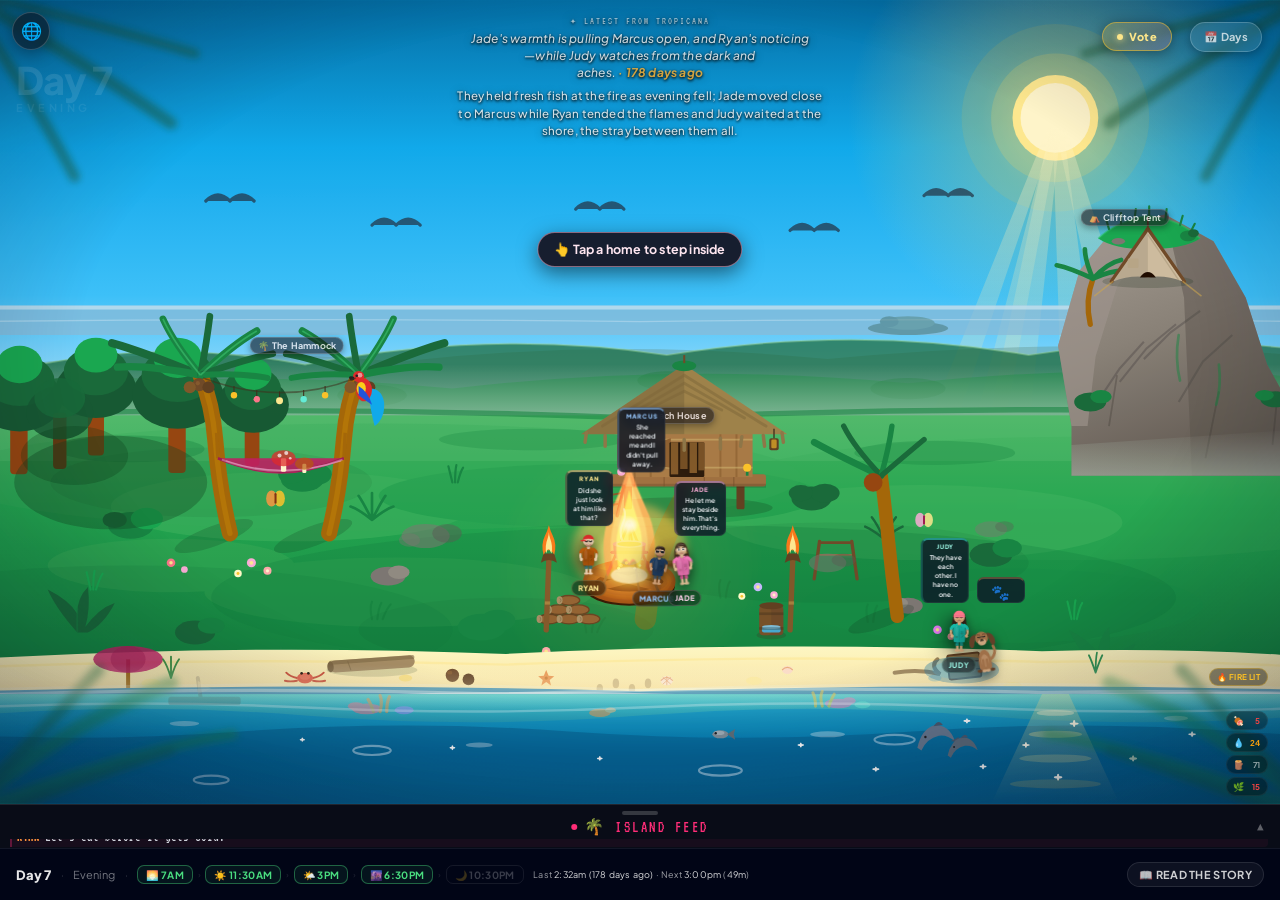
==== commit 62c38f82: "Tropicana hammock: rework the recline pose so it looks natural Jade (and any hammock occupant) was s" ====
--- a/index.html
+++ b/index.html
@@ -4130,26 +4130,26 @@
   const skin=a.skin||'#d9a877', shirt=a.outfit||'#5b8fb0', pant=a.pants||'#3a4a55', hairc=(a.hair&&a.hair.color)||'#241a12';
   const sc=o.sc||1, lean=o.lean||0, glasses=(a.accessory==='sunglasses'), smitten=o.smitten, beard=a.beard;
   const buzz=(a.hair&&/buzz|short|crop|bald/.test((a.hair.style||'')));
-  return `<g transform="translate(${cx} ${cy}) rotate(${(-7+lean).toFixed(1)}) scale(${sc})">
-    <ellipse cx="8" cy="22" rx="76" ry="13" fill="#000" opacity=".16"/>
-    <!-- legs along the sling, ankles crossed -->
-    <path d="M -8 6 Q 56 -2 102 6 Q 108 14 102 20 Q 56 16 -8 16 Z" fill="${pant}"/>
-    <ellipse cx="102" cy="13" rx="11" ry="8" fill="${skin}"/>
-    <path d="M 94 6 l 16 12 M 94 18 l 16 -12" stroke="#000" stroke-width="1.4" opacity=".12"/>
-    <!-- seat / hips -->
-    <path d="M -30 5 Q -34 -13 -8 -15 Q 16 -15 14 7 Q -6 15 -30 5 Z" fill="${pant}"/>
-    <!-- torso leaned back -->
-    <g class="iw-breathe"><path d="M -30 -1 Q -45 -49 -14 -55 Q 13 -51 8 -7 Z" fill="${shirt}"/>
-      <path d="M -22 -50 Q -14 -45 -6 -50 L -9 -36 Q -14 -39 -19 -36 Z" fill="#000" opacity=".05"/></g>
-    <!-- near arm draped over the edge -->
-    <path d="M -8 -38 Q 20 -28 31 -2" stroke="${shirt}" stroke-width="11" fill="none" stroke-linecap="round"/>
-    <ellipse cx="32" cy="0" rx="7" ry="6" fill="${skin}"/>
-    <!-- far arm tucked behind the head -->
-    <path d="M -26 -42 Q -47 -54 -41 -70" stroke="${shirt}" stroke-width="10" fill="none" stroke-linecap="round"/>
-    <!-- neck + head resting back -->
-    <g transform="translate(-30 -56) rotate(-19)">
-      <rect x="-5" y="-2" width="11" height="12" fill="${skin}"/>
-      <circle cx="0" cy="-14" r="17" fill="${skin}"/>
+  return `<g transform="translate(${cx} ${cy}) rotate(${(-5+lean).toFixed(1)}) scale(${sc})">
+    <ellipse cx="6" cy="24" rx="88" ry="12" fill="#000" opacity=".15"/>
+    <!-- legs: thighs rise to soft bent knees, shins down to crossed ankles (follows the rising sling) -->
+    <path d="M -2 8 Q 38 -8 60 -10 Q 84 -12 100 4" stroke="${pant}" stroke-width="27" fill="none" stroke-linecap="round"/>
+    <path d="M 56 -10 Q 80 -8 100 4" stroke="#000" stroke-width="27" fill="none" stroke-linecap="round" opacity=".06"/>
+    <ellipse cx="58" cy="-9" rx="15" ry="10" fill="#fff" opacity=".05"/>
+    <ellipse cx="100" cy="6" rx="11" ry="8" fill="${skin}"/>
+    <path d="M 92 1 l 16 10 M 92 11 l 16 -10" stroke="#000" stroke-width="1.4" opacity=".14"/>
+    <!-- seat / hips (lowest point of the sling) -->
+    <ellipse cx="-6" cy="6" rx="27" ry="17" fill="${pant}"/>
+    <!-- torso reclined back into the sling (a shallow lean, not sitting up) -->
+    <g class="iw-breathe"><path d="M 10 4 Q -12 -6 -36 -14 Q -60 -22 -58 -3 Q -54 13 -24 15 Q 8 17 10 4 Z" fill="${shirt}"/>
+      <ellipse cx="-32" cy="-4" rx="22" ry="9" fill="#fff" opacity=".05"/></g>
+    <!-- near arm relaxed, hand resting on the belly -->
+    <path d="M -44 -10 Q -30 2 -12 0" stroke="${shirt}" stroke-width="11" fill="none" stroke-linecap="round"/>
+    <ellipse cx="-12" cy="1" rx="7" ry="6" fill="${skin}"/>
+    <!-- neck + head resting back on the raised end -->
+    <g transform="translate(-54 -16) rotate(-31)">
+      <rect x="-5" y="-1" width="11" height="11" fill="${skin}"/>
+      <circle cx="0" cy="-15" r="17" fill="${skin}"/>
       ${beard?`<path d="M -14 -12 Q 0 4 14 -12 Q 11 0 0 0 Q -11 0 -14 -12 Z" fill="${hairc}" opacity=".5"/>`:''}
       ${smitten?`<ellipse cx="-10" cy="-9" rx="4" ry="2.6" fill="#ff9bb0" opacity=".6"/><ellipse cx="10" cy="-9" rx="4" ry="2.6" fill="#ff9bb0" opacity=".6"/>`:''}
       ${buzz?`<path d="M -17 -18 Q 0 -33 17 -18 L 15 -25 Q 0 -30 -15 -25 Z" fill="${hairc}"/>`
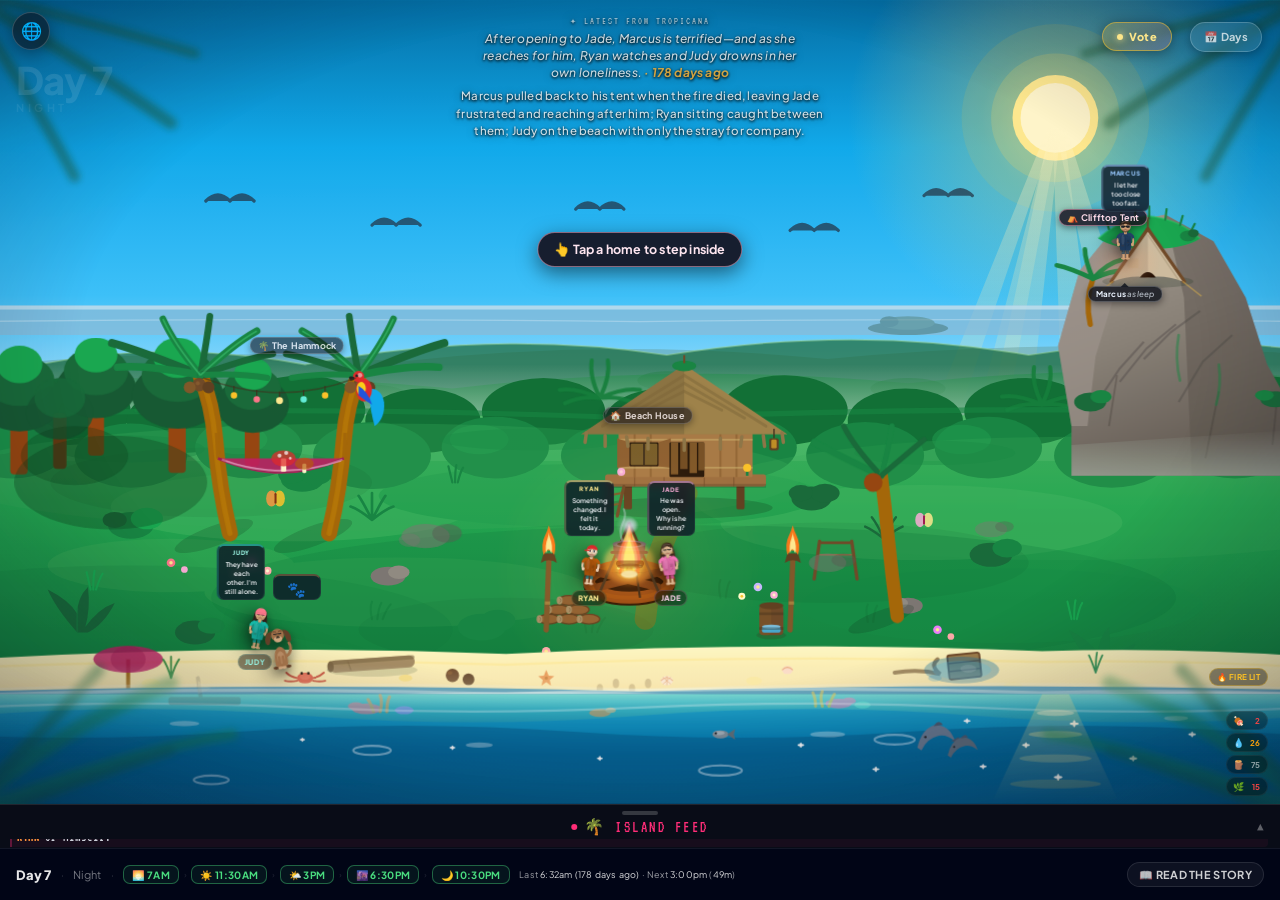
==== commit 28fa94c4: "Tropicana: redesign-standard pass — dense jungle treeline + far-bg parallax drift Applied the elevat" ====
--- a/index.html
+++ b/index.html
@@ -52,6 +52,11 @@
 /* Gentle palm sway — pivots at each palm's crown (origin set inline, in viewBox units) */
 @keyframes palmsway{0%,100%{transform:rotate(-1.4deg)}50%{transform:rotate(1.4deg)}}
 .palm-sway{transform-box:view-box;animation:palmsway 5.5s ease-in-out infinite}
+/* subtle far-background parallax breath — distant layers only, tiny + slow, CSS-only (no JS loop) */
+@keyframes bgDriftA{0%,100%{transform:translateX(-7px)}50%{transform:translateX(7px)}}
+@keyframes bgDriftB{0%,100%{transform:translateX(-4px)}50%{transform:translateX(4px)}}
+.bg-driftA{animation:bgDriftA 27s ease-in-out infinite}
+.bg-driftB{animation:bgDriftB 34s ease-in-out infinite}
 /* Ambient birds drift slowly across the sky */
 @keyframes birddrift{0%{transform:translate(0,0)}50%{transform:translate(46px,-9px)}100%{transform:translate(0,0)}}
 .birds-drift{transform-box:view-box;animation:birddrift 24s ease-in-out infinite}
@@ -821,8 +826,8 @@
 <g class="boat-drift" opacity=".75"><path d="M -4 244 L 4 244 L 3 247 L -3 247 Z" fill="#5a6b72"/><line x1="0" y1="244" x2="0" y2="236" stroke="#5a6b72" stroke-width=".9"/><path d="M 0.6 236 L 0.6 243 L 4.6 243 Z" fill="#eef3f6"/><path d="M -0.6 237 L -3.6 243 L -0.6 243 Z" fill="#d7e1e8"/></g>
 
 <!-- DISTANT HILLS (layered ridges + aerial haze for real depth) -->
-<!-- farthest ridge — hazy blue-green, sits deepest -->
-<path d="M 0 276 Q 160 256 320 270 Q 480 252 640 268 Q 820 250 1000 266 L 1000 315 L 0 315 Z" fill="#5d918a" opacity=".42"/>
+<!-- farthest ridge — hazy blue-green, sits deepest (gentle far-parallax drift) -->
+<path class="bg-driftA" d="M -16 276 Q 160 256 320 270 Q 480 252 640 268 Q 820 250 1016 266 L 1016 315 L -16 315 Z" fill="#5d918a" opacity=".42"/>
 <!-- mid ridge -->
 <path d="M 0 285 Q 120 248 250 272 Q 390 245 520 265 Q 660 242 790 265 Q 900 248 1000 262 L 1000 315 L 0 315 Z" fill="#166534" opacity=".72"/>
 <!-- warm rim-light catching the mid ridge's sunlit crest -->
@@ -850,6 +855,17 @@
 </g>
 <!-- sun-warmed sheen where the grass meets the treeline -->
 <rect x="0" y="310" width="1000" height="34" fill="#7bd08a" opacity=".22"/>
+<!-- ══ dense island jungle TREELINE where the grass meets the hills (lush wall, not an open slope) ══ -->
+<g class="bg-driftB">
+  <g fill="#0f6b30"><ellipse cx="-10" cy="314" rx="42" ry="23"/><ellipse cx="74" cy="307" rx="46" ry="25"/><ellipse cx="160" cy="314" rx="43" ry="24"/><ellipse cx="248" cy="306" rx="47" ry="26"/><ellipse cx="338" cy="314" rx="43" ry="24"/><ellipse cx="428" cy="307" rx="46" ry="25"/><ellipse cx="518" cy="314" rx="44" ry="24"/><ellipse cx="608" cy="306" rx="47" ry="26"/><ellipse cx="698" cy="314" rx="43" ry="24"/><ellipse cx="788" cy="307" rx="46" ry="25"/><ellipse cx="878" cy="314" rx="44" ry="24"/><ellipse cx="968" cy="307" rx="47" ry="26"/><ellipse cx="1018" cy="314" rx="42" ry="23"/></g>
+  <g fill="#15803d"><ellipse cx="32" cy="334" rx="40" ry="23"/><ellipse cx="120" cy="340" rx="42" ry="24"/><ellipse cx="208" cy="334" rx="40" ry="23"/><ellipse cx="300" cy="340" rx="44" ry="25"/><ellipse cx="392" cy="334" rx="40" ry="23"/><ellipse cx="484" cy="340" rx="43" ry="24"/><ellipse cx="576" cy="334" rx="41" ry="23"/><ellipse cx="668" cy="340" rx="44" ry="25"/><ellipse cx="760" cy="334" rx="40" ry="23"/><ellipse cx="852" cy="340" rx="43" ry="24"/><ellipse cx="944" cy="334" rx="41" ry="23"/><ellipse cx="1010" cy="340" rx="42" ry="24"/></g>
+  <g fill="#1c9a4a" opacity=".5"><ellipse cx="20" cy="328" rx="22" ry="11"/><ellipse cx="200" cy="328" rx="22" ry="11"/><ellipse cx="380" cy="328" rx="22" ry="11"/><ellipse cx="560" cy="328" rx="22" ry="11"/><ellipse cx="740" cy="328" rx="22" ry="11"/><ellipse cx="920" cy="328" rx="22" ry="11"/></g>
+  <g stroke="#137a36" stroke-width="3" fill="none" stroke-linecap="round" opacity=".92">
+    <g transform="translate(150 302)"><path d="M 0 0 q -18 -8 -30 -6 M 0 0 q -8 -16 -6 -28 M 0 0 q 18 -8 30 -6 M 0 0 q 8 -16 6 -28 M 0 0 q -14 -2 -26 4 M 0 0 q 14 -2 26 4"/></g>
+    <g transform="translate(470 297)"><path d="M 0 0 q -18 -8 -30 -6 M 0 0 q -8 -16 -6 -28 M 0 0 q 18 -8 30 -6 M 0 0 q 8 -16 6 -28 M 0 0 q -14 -2 -26 4 M 0 0 q 14 -2 26 4"/></g>
+    <g transform="translate(800 302)"><path d="M 0 0 q -18 -8 -30 -6 M 0 0 q -8 -16 -6 -28 M 0 0 q 18 -8 30 -6 M 0 0 q 8 -16 6 -28 M 0 0 q -14 -2 -26 4 M 0 0 q 14 -2 26 4"/></g>
+  </g>
+</g>
 <!-- gentle rolling undulation (soft tonal mounds + hollows, not a flat slab) -->
 <g>
   <ellipse cx="300" cy="356" rx="320" ry="40" fill="#34a653" opacity=".30"/>
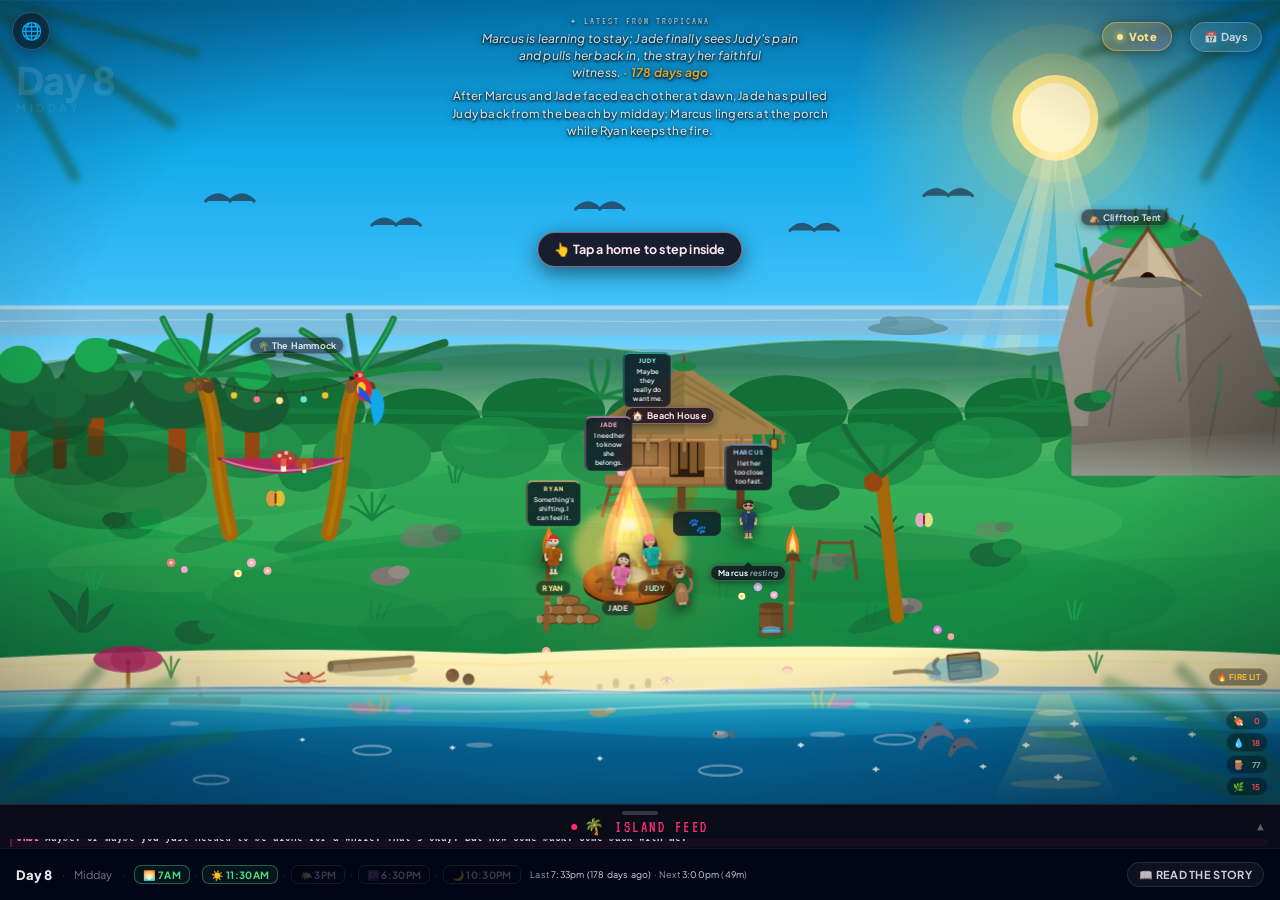
==== commit 837bb719: "Worlds: characters asleep INSIDE a shelter at night now hide from the camp When it's the night cycle" ====
--- a/index.html
+++ b/index.html
@@ -2175,23 +2175,50 @@
 // sx/sy are camp-svg coords of the FEET; left maps straight from the viewBox (hx/10 %)
 // so it lands on the structure on desktop AND mobile (svgToViewport's top is correct).
 const SETTLE = {
-  house:   { sx:534, sy:360, wps:['house_door','house_porch'], spread:42 },
-  tent:    { sx:879, sy:210, wps:['tent_front'],               spread:26 },
+  house:   { sx:534, sy:360, wps:['house_door','house_porch'], spread:42, enterable:true },
+  tent:    { sx:879, sy:210, wps:['tent_front'],               spread:26, enterable:true },
   hammock: { sx:250, sy:360, wps:['hammock_beside'], recline:-58 },
 }
+// at NIGHT, anyone tucked into their own enter-able shelter is asleep INSIDE — hidden from the
+// camp, shown as a 💤 + a warm window glow on the structure (they still appear in the interior).
+let _indoorShelters = {}
 function settleHomeChars(positions){
   const W = isMobile()?getWorldWidth():window.innerWidth, H = stageH()
+  const night = !!(S.world && S.world.cycle==='night')
+  _indoorShelters = {}
   const byShelter = {}
   positions.forEach(p=>{ const c=S.chars[p.id]; if(!c) return
-    const S2=SETTLE[c.shelter]; if(!S2) return
-    if(S2.wps.indexOf((c.location||{}).waypoint) < 0) return
-    ;(byShelter[c.shelter]=byShelter[c.shelter]||[]).push(p) })
+    const wp=(c.location||{}).waypoint
+    // which shelter is this waypoint part of (regardless of whose shelter it is)?
+    let atSh=null; for(const sh in SETTLE){ if(SETTLE[sh].wps.indexOf(wp)>=0){ atSh=sh; break } }
+    if(!atSh) return
+    const S2=SETTLE[atSh], interacting = c.interaction && c.interaction.with
+    // asleep INSIDE an enter-able shelter at night → hide them (even a guest crashing there)
+    const indoors = !!(S2.enterable && night && !interacting)
+    // settle (pose at the structure) only for one's OWN shelter, or anyone sleeping inside at night;
+    // a DAYTIME visitor at someone else's porch is left standing where they are
+    if(c.shelter!==atSh && !indoors) return
+    p._atSh=atSh; p._indoors=indoors
+    ;(byShelter[atSh]=byShelter[atSh]||[]).push(p) })
   Object.keys(byShelter).forEach(sh=>{ const S2=SETTLE[sh], g=byShelter[sh], n=g.length
     g.forEach((p,i)=>{ const dx = n>1 ? (i-(n-1)/2)*(S2.spread||40) : 0
       const sx=S2.sx+dx, sy=S2.sy
       p.px = sx/1000*W
       p.py = parseFloat(svgToViewport(sx,sy).top)/100*H
-      p.settled = sh; p.recline = S2.recline||0 }) })
+      p.settled = sh; p.recline = S2.recline||0
+      if(p._indoors){ p.indoors=true; const c=S.chars[p.id]
+        const e = _indoorShelters[sh] || (_indoorShelters[sh]={sx:S2.sx, sy:S2.sy, names:[]})
+        e.names.push((((c&&c.name)||'').split(' ')[0])) } }) })
+}
+function renderSleepCues(){
+  let layer=document.getElementById('sleep-layer')
+  if(!layer){ const w=document.getElementById('world'); if(!w) return; layer=document.createElement('div'); layer.id='sleep-layer'; w.appendChild(layer) }
+  layer.innerHTML=''
+  Object.keys(_indoorShelters||{}).forEach(sh=>{ const s=_indoorShelters[sh]
+    const left=(s.sx/10)+'%', top=svgToViewport(s.sx, s.sy-34).top
+    const d=document.createElement('div'); d.className='sleepcue'; d.style.left=left; d.style.top=top
+    d.innerHTML=`<div class="sc-glow"></div><div class="sc-z">💤</div>`
+    layer.appendChild(d) })
 }
 // poses are applied AFTER renderInteractions (which clears char-svg transforms each cycle)
 function applySettlePoses(positions){
@@ -3375,6 +3402,8 @@
     const el=document.getElementById('char-'+p.id); if(!el) return
     el.style.left=(p.px/W*100)+'%'
     el.style.top=(p.py/H*100)+'%'
+    if(p.indoors){ el.style.display='none'; const _b=document.getElementById('bubble-'+p.id); if(_b)_b.style.display='none'; return }
+    el.style.display=''                                 // asleep inside — avatar+bubble hidden; position stays on the shelter so the "X asleep" label lands there
     applyFace(p.id)
     updateBubble(p.id)
     // keep nametag/bubble label in sync (so an unnamed stray's tag appears once it's named)
@@ -3386,6 +3415,7 @@
   nudgeBubbles(positions)
   renderInteractions(positions)
   applySettlePoses(positions)  // recline a settled hammock-resident (after interactions reset transforms)
+  renderSleepCues()            // 💤 + warm window glow on shelters whose owners are asleep inside
   renderChat()
   updateStatusBar()
   updateStatCards()
@@ -3804,6 +3834,14 @@
 (function(){
   const css = `
   #hotspots{position:absolute;inset:0;z-index:14;pointer-events:none}
+  #sleep-layer{position:absolute;inset:0;z-index:6;pointer-events:none}
+  .sleepcue{position:absolute;transform:translate(-50%,-50%)}
+  .sleepcue .sc-glow{position:absolute;left:50%;top:50%;width:66px;height:48px;transform:translate(-50%,-50%);border-radius:50%;
+    background:radial-gradient(closest-side,rgba(255,206,128,.55),transparent);animation:scGlow 3.2s ease-in-out infinite}
+  @keyframes scGlow{0%,100%{opacity:.45}50%{opacity:.85}}
+  .sleepcue .sc-z{position:absolute;left:62%;top:-52px;transform:translateX(-50%);font-size:17px;opacity:.92;
+    text-shadow:0 1px 4px rgba(0,0,0,.6);animation:scZ 3.6s ease-in-out infinite}
+  @keyframes scZ{0%,100%{opacity:.45;transform:translateX(-50%) translateY(2px)}50%{opacity:1;transform:translateX(-50%) translateY(-5px)}}
   .hotspot{position:absolute;transform:translate(-50%,-50%);pointer-events:auto;cursor:pointer}
   .hotspot .hs-glow{position:absolute;left:50%;top:50%;width:70px;height:52px;transform:translate(-50%,-50%);border-radius:50%;background:radial-gradient(closest-side,rgba(255,170,120,.34),transparent);opacity:0;transition:opacity .35s;pointer-events:none}
   .hotspot.occupied .hs-glow{opacity:1;animation:hsGlow 3.4s ease-in-out infinite}
@@ -3947,6 +3985,7 @@
     <linearGradient id="svglint" x1="0" y1="0" x2="0" y2="1"><stop offset="0" stop-color="#ffffff" stop-opacity="0"/><stop offset="1" stop-color="${N?'#cfe6ff':'#fff7d6'}" stop-opacity=".7"/></linearGradient>
     <radialGradient id="svvig" cx="50%" cy="46%" r="62%"><stop offset="0" stop-color="#000" stop-opacity="0"/><stop offset=".74" stop-color="#000" stop-opacity="0"/><stop offset="1" stop-color="#0a1420" stop-opacity=".38"/></radialGradient></defs>`;
   s+=`<rect x="${x}" y="${y}" width="${w}" height="${F(horizon-y+2)}" fill="url(#svsky)"/>`;
+  s+='<g class="lkL" data-px=".06">';
   s+=`<circle cx="${F(sx)}" cy="${F(sy+8)}" r="${F(h*0.5)}" fill="url(#svbloom)"/>`;
   // celestial + sky life
   if(N){ s+=`<circle cx="${F(sx)}" cy="${F(sy)}" r="50" fill="url(#svsun)" opacity=".55"/><circle cx="${F(sx)}" cy="${F(sy)}" r="22" fill="#eef2ff"/><circle cx="${F(sx+9)}" cy="${F(sy-5)}" r="19" fill="${win.top}"/>`;
@@ -3957,9 +3996,11 @@
     s+=`<g class="iw-cloud" style="animation-duration:95s" fill="#fff" opacity=".5"><ellipse cx="${F(x+w*.22)}" cy="${F(y+h*.07)}" rx="34" ry="10"/><ellipse cx="${F(x+w*.3)}" cy="${F(y+h*.085)}" rx="22" ry="8"/></g>`;
     // a flock of gulls drifting across
     s+=`<g class="iw-bird" stroke="#5a6a72" stroke-width="1.8" fill="none" opacity=".5">${[[0,0],[24,8],[46,-4],[16,20],[40,16]].map(([dx,dy])=>`<path d="M ${F(x+w*.16+dx)} ${F(y+h*.2+dy)} q 6 -5 12 0 q 6 -5 12 0"/>`).join('')}</g>`; }
+  s+='</g><g class="lkL" data-px=".12">';
   // two distant islands for depth
   s+=`<path d="M ${x} ${F(horizon)} Q ${F(x+w*.1)} ${F(horizon-30)} ${F(x+w*.22)} ${F(horizon-6)} Q ${F(x+w*.3)} ${F(horizon-18)} ${F(x+w*.38)} ${F(horizon-2)} L ${F(x+w*.38)} ${F(horizon+5)} L ${x} ${F(horizon+5)} Z" fill="${N?'#22405c':'#86b29c'}" opacity=".5"/>`;
   s+=`<path d="M ${F(x+w*.68)} ${F(horizon)} Q ${F(x+w*.8)} ${F(horizon-26)} ${F(x+w*.9)} ${F(horizon-4)} Q ${F(x+w*.96)} ${F(horizon-14)} ${x+w} ${F(horizon-2)} L ${x+w} ${F(horizon+5)} L ${F(x+w*.68)} ${F(horizon+5)} Z" fill="${N?'#1c3850':'#6fa087'}" opacity=".45"/>`;
+  s+='</g><g class="lkL" data-px=".3">';
   // sea + depth banding
   s+=`<rect x="${x}" y="${F(horizon)}" width="${w}" height="${F(seaBot-horizon)}" fill="url(#svsea)"/>`;
   s+=`<rect x="${x}" y="${F(horizon)}" width="${w}" height="${F((seaBot-horizon)*0.32)}" fill="#00202e" opacity=".13"/>`;
@@ -3976,6 +4017,7 @@
   // shore break — foam washing up the sand, with bubbles
   s+=`<path class="iw-wave" d="M ${x-20} ${F(seaBot)} Q ${F(x+w*.26)} ${F(seaBot-10)} ${F(x+w*.5)} ${F(seaBot-2)} Q ${F(x+w*.74)} ${F(seaBot+8)} ${x+w+20} ${F(seaBot-1)} L ${x+w+20} ${F(seaBot+16)} L ${x-20} ${F(seaBot+16)} Z" fill="#ffffff" opacity=".44"/>`;
   if(N) s+=`<path class="iw-glint" d="M ${x} ${F(seaBot-2)} Q ${F(x+w*.5)} ${F(seaBot-8)} ${x+w} ${F(seaBot-2)}" stroke="#5fe6ff" stroke-width="5" fill="none" opacity=".5"/>`;
+  s+='</g><g class="lkL" data-px=".5">';
   // wet-sand sheen + the beach
   s+=`<rect x="${x}" y="${F(seaBot)}" width="${w}" height="${F(y+h-seaBot)}" fill="${win.sand}"/>`;
   s+=`<path d="M ${x} ${F(seaBot+3)} Q ${F(x+w*.3)} ${F(seaBot+13)} ${F(x+w*.6)} ${F(seaBot+5)} Q ${F(x+w*.85)} ${F(seaBot+13)} ${x+w} ${F(seaBot+6)} L ${x+w} ${F(seaBot+22)} L ${x} ${F(seaBot+22)} Z" fill="${N?'#3a4b6a':'#ffffff'}" opacity="${N?'.18':'.24'}"/>`;
@@ -3995,12 +4037,14 @@
     s+=`<g class="iw-smoke"><path d="M ${F(bfx)} ${F(bfy-32)} q -13 ${F(-h*.1)} 3 ${F(-h*.2)} q 14 ${F(-h*.1)} -2 ${F(-h*.28)}" stroke="${N?'#5c6b73':'#cdd6cf'}" stroke-width="6" fill="none" opacity=".32" stroke-linecap="round"/></g>`;
   } else { s+=`<g transform="translate(${F(bfx)} ${F(bfy)}) scale(.95)"><ellipse cx="0" cy="2" rx="20" ry="5" fill="#15110a"/><path d="M -22 3 L 22 -5" stroke="#241910" stroke-width="6" stroke-linecap="round"/><path d="M -22 -5 L 22 3" stroke="#2e2316" stroke-width="6" stroke-linecap="round"/><circle cx="-4" cy="0" r="1.6" fill="#6e2a16" opacity=".5"/><path class="iw-smoke" d="M 2 -3 q -7 -9 0 -18" stroke="#9aa6a0" stroke-width="2" fill="none" opacity=".26"/></g>`; }
   }
+  s+='</g><g class="lkL" data-px=".85">';
   // fuller palms leaning in to frame the shore (with coconuts)
   const palm=(px,base,psc,cls)=>{ const tx=px+10*psc, ty=base-h*.46; let g=`<g class="${cls}"><path d="M ${F(px)} ${F(base)} Q ${F(px+22*psc)} ${F(base-h*.22)} ${F(tx)} ${F(ty)}" stroke="${N?'#22332a':'#6b4a2a'}" stroke-width="${F(8*psc)}" fill="none"/>`;
     g+=`<circle cx="${F(tx-4)}" cy="${F(ty+4)}" r="${F(4*psc)}" fill="${N?'#1c3326':'#3a2c18'}"/><circle cx="${F(tx+4)}" cy="${F(ty+5)}" r="${F(4*psc)}" fill="${N?'#1c3326':'#3a2c18'}"/>`;
     for(let k=0;k<7;k++){ const a=(-156+k*36)*Math.PI/180; g+=`<path d="M ${F(tx)} ${F(ty)} q ${F(Math.cos(a)*38*psc)} ${F(Math.sin(a)*22*psc)} ${F(Math.cos(a)*66*psc)} ${F(Math.sin(a)*36*psc+6)}" stroke="${N?'#1c3326':'#2f6b3e'}" stroke-width="${F(7*psc)}" fill="none" stroke-linecap="round"/><path d="M ${F(tx)} ${F(ty)} q ${F(Math.cos(a)*30*psc)} ${F(Math.sin(a)*18*psc)} ${F(Math.cos(a)*54*psc)} ${F(Math.sin(a)*30*psc+5)}" stroke="${N?'#16291d':'#286235'}" stroke-width="${F(2*psc)}" fill="none" stroke-linecap="round"/>`; } return g+'</g>'; };
   s+=palm(x+w*0.04, y+h+6, 1.05, 'iw-sway')+palm(x+w*0.97, y+h+6, 0.95, 'iw-sway2')+palm(x+w*0.86, y+h+10, 0.7, 'iw-sway');
-  // cozy vignette
+  s+='</g>';
+  // cozy vignette (static overlay — sits above the parallax layers)
   s+=`<rect x="${x}" y="${y}" width="${w}" height="${h}" fill="url(#svvig)"/>`;
   return s;
 }
@@ -4318,6 +4362,31 @@
   </svg>`;
 }
 function renderInteriorOccupants(key){ const box=document.getElementById('interior-chars'); if(box) box.innerHTML=''; }
+// ── parallax driver for the interior view-out: layer groups (.lkL, data-px=depth) drift at
+//    different rates from a slow ambient breath + (desktop) the pointer, for a 3D-window feel ──
+let _liRaf=null, _liOff=null;
+function startInteriorParallax(){
+  stopInteriorParallax();
+  const scene=document.getElementById('interior-scene'); if(!scene) return;
+  const layers=[...scene.querySelectorAll('.lkL')]; if(!layers.length) return;
+  let mx=0, my=0;
+  const onMove=(e)=>{ const r=scene.getBoundingClientRect(); if(!r.width) return;
+    mx=((e.clientX-r.left)/r.width-0.5)*2; my=((e.clientY-r.top)/r.height-0.5)*2; };
+  scene.addEventListener('pointermove', onMove);
+  _liOff=()=>scene.removeEventListener('pointermove', onMove);
+  let t0=null;
+  const tick=(ts)=>{ if(t0==null) t0=ts; const t=(ts-t0)/1000; const drift=Math.sin(t*0.45)*0.4, AX=13, AY=5;
+    for(const g of layers){ const px=parseFloat(g.getAttribute('data-px'))||0;
+      g.setAttribute('transform',`translate(${((mx+drift)*AX*px).toFixed(2)} ${(my*AY*px).toFixed(2)})`); }
+    _liRaf=requestAnimationFrame(tick); };
+  _liRaf=requestAnimationFrame(tick);
+}
+function stopInteriorParallax(){
+  if(_liRaf){ cancelAnimationFrame(_liRaf); _liRaf=null; }
+  if(_liOff){ _liOff(); _liOff=null; }
+  const scene=document.getElementById('interior-scene');
+  if(scene) scene.querySelectorAll('.lkL').forEach(g=>g.removeAttribute('transform'));
+}
 function enterInterior(key){
   const I=INTERIORS[key]; if(!I) return;
   const scene=document.getElementById('interior-scene');
@@ -4338,8 +4407,9 @@
   else who='no one home right now';
   document.getElementById('interior-cap').textContent=`${I.lead||('A peek inside the '+I.name)} — ${I.look}. ${who}.`;
   document.getElementById('interior').classList.add('show');
-}
-function exitInterior(){ document.getElementById('interior').classList.remove('show'); }
+  requestAnimationFrame(startInteriorParallax);
+}
+function exitInterior(){ stopInteriorParallax(); document.getElementById('interior').classList.remove('show'); }
 function renderInteriorHotspots(){
   const layer=document.getElementById('hotspots'); if(!layer) return; layer.innerHTML='';
   const H=stageH();
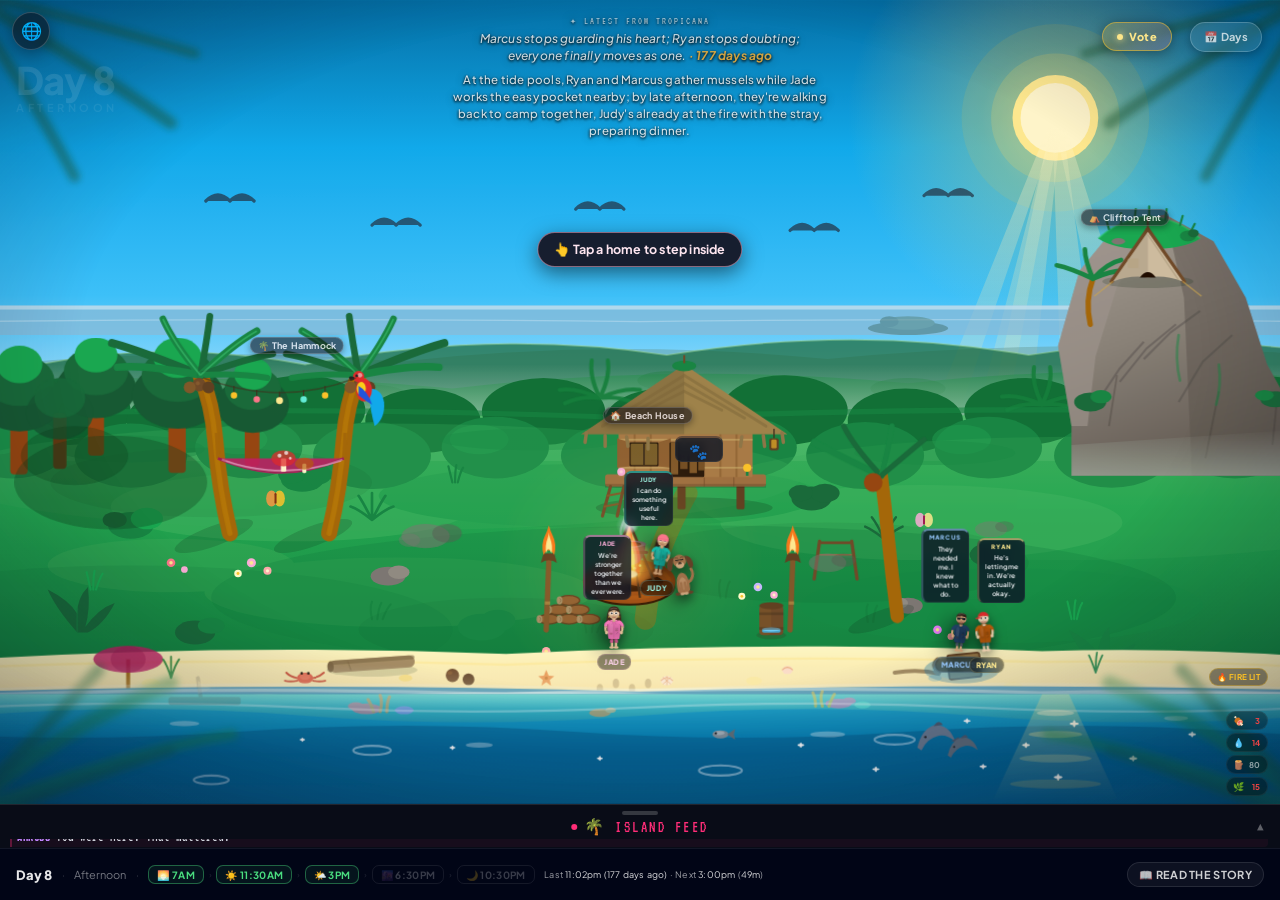
==== commit 0012e1d1: "Interiors fill the viewport on desktop (no black side gap) Port fitInteriorScene() from Rimba: heigh" ====
--- a/index.html
+++ b/index.html
@@ -2115,13 +2115,13 @@
   meadow_left:    {sx:370,sy:385}, rock_cluster:  {sx:345,sy:410},
   firepit_left:   {sx:460,sy:445}, firepit_right: {sx:524,sy:445},
   firepit_front:  {sx:492,sy:460},
-  house_door:     {sx:560,sy:402}, house_porch:   {sx:545,sy:418},
+  house_door:     {sx:560,sy:402}, house_porch:   {sx:545,sy:418}, house_inside:  {sx:534,sy:360},
   house_garden:   {sx:620,sy:400}, path_mid:      {sx:517,sy:415},
   meadow_right:   {sx:640,sy:405}, boulder_watch: {sx:645,sy:415},
   east_palm:      {sx:692,sy:465},
   beach_umbrella: {sx:118,sy:500}, beach_left:    {sx:210,sy:500},
   beach_mid:      {sx:480,sy:500}, beach_right:   {sx:760,sy:502},
-  cliff_base:     {sx:828,sy:355}, tent_front:    {sx:870,sy:250},
+  cliff_base:     {sx:828,sy:355}, tent_front:    {sx:870,sy:250}, tent_inside:   {sx:879,sy:210},
   tide_pool:      {sx:735,sy:505},
 }
 
@@ -2175,12 +2175,14 @@
 // sx/sy are camp-svg coords of the FEET; left maps straight from the viewBox (hx/10 %)
 // so it lands on the structure on desktop AND mobile (svgToViewport's top is correct).
 const SETTLE = {
-  house:   { sx:534, sy:360, wps:['house_door','house_porch'], spread:42, enterable:true },
-  tent:    { sx:879, sy:210, wps:['tent_front'],               spread:26, enterable:true },
+  house:   { sx:534, sy:360, wps:['house_door','house_porch','house_inside'], spread:42, enterable:true },
+  tent:    { sx:879, sy:210, wps:['tent_front','tent_inside'],               spread:26, enterable:true },
   hammock: { sx:250, sy:360, wps:['hammock_beside'], recline:-58 },
 }
-// at NIGHT, anyone tucked into their own enter-able shelter is asleep INSIDE — hidden from the
-// camp, shown as a 💤 + a warm window glow on the structure (they still appear in the interior).
+// Anyone INDOORS (see _isIndoors) is hidden from the camp and shown only in the interior peek —
+// a glow stands in: 💤 when asleep at night, a "X inside" pill by day. Daytime loungers at their
+// OWN shelter still settle (pose) at the structure, visible on the map. The hammock is OPEN, so its
+// occupants are never "indoors" — they stay visible on the map (the peek is just a close-up).
 let _indoorShelters = {}
 function settleHomeChars(positions){
   const W = isMobile()?getWorldWidth():window.innerWidth, H = stageH()
@@ -2192,10 +2194,8 @@
     // which shelter is this waypoint part of (regardless of whose shelter it is)?
     let atSh=null; for(const sh in SETTLE){ if(SETTLE[sh].wps.indexOf(wp)>=0){ atSh=sh; break } }
     if(!atSh) return
-    const S2=SETTLE[atSh], interacting = c.interaction && c.interaction.with
-    // asleep INSIDE an enter-able shelter at night → hide them (even a guest crashing there)
-    const indoors = !!(S2.enterable && night && !interacting)
-    // settle (pose at the structure) only for one's OWN shelter, or anyone sleeping inside at night;
+    const indoors = !!_isIndoors(p.id)
+    // settle (pose at the structure) only for one's OWN shelter, or anyone indoors;
     // a DAYTIME visitor at someone else's porch is left standing where they are
     if(c.shelter!==atSh && !indoors) return
     p._atSh=atSh; p._indoors=indoors
@@ -2207,7 +2207,7 @@
       p.py = parseFloat(svgToViewport(sx,sy).top)/100*H
       p.settled = sh; p.recline = S2.recline||0
       if(p._indoors){ p.indoors=true; const c=S.chars[p.id]
-        const e = _indoorShelters[sh] || (_indoorShelters[sh]={sx:S2.sx, sy:S2.sy, names:[]})
+        const e = _indoorShelters[sh] || (_indoorShelters[sh]={sx:S2.sx, sy:S2.sy, names:[], night})
         e.names.push((((c&&c.name)||'').split(' ')[0])) } }) })
 }
 function renderSleepCues(){
@@ -2217,7 +2217,8 @@
   Object.keys(_indoorShelters||{}).forEach(sh=>{ const s=_indoorShelters[sh]
     const left=(s.sx/10)+'%', top=svgToViewport(s.sx, s.sy-34).top
     const d=document.createElement('div'); d.className='sleepcue'; d.style.left=left; d.style.top=top
-    d.innerHTML=`<div class="sc-glow"></div><div class="sc-z">💤</div>`
+    const who=(s.names||[]).filter(Boolean); const lbl=who.length<=2?who.join(' & '):who.length+' inside'
+    d.innerHTML=`<div class="sc-glow"></div>`+(s.night?`<div class="sc-z">💤</div>`:(who.length?`<div class="sc-in">🏠 ${lbl}${who.length<=2?' inside':''}</div>`:''))
     layer.appendChild(d) })
 }
 // poses are applied AFTER renderInteractions (which clears char-svg transforms each cycle)
@@ -3721,7 +3722,8 @@
   const sb = Math.max(0, Math.round(window.innerHeight - top))
   if(sb) document.documentElement.style.setProperty('--stage-bottom', sb+'px')
 }
-window.addEventListener('resize', ()=>{ setHudVar(); if(S && Object.keys(S.chars||{}).length) updateWorld() })
+window.addEventListener('resize', ()=>{ setHudVar(); if(S && Object.keys(S.chars||{}).length) updateWorld()
+  const intr=document.getElementById('interior'); if(intr && intr.classList.contains('show')) fitInteriorScene() })
 
 // ── ZOOM-AWARE RE-SYNC (mobile pinch-zoom) ──────────────────────────────────
 // Mobile browsers (esp. iOS Safari) let users pinch-zoom even though our viewport asks them
@@ -3842,6 +3844,8 @@
   .sleepcue .sc-z{position:absolute;left:62%;top:-52px;transform:translateX(-50%);font-size:17px;opacity:.92;
     text-shadow:0 1px 4px rgba(0,0,0,.6);animation:scZ 3.6s ease-in-out infinite}
   @keyframes scZ{0%,100%{opacity:.45;transform:translateX(-50%) translateY(2px)}50%{opacity:1;transform:translateX(-50%) translateY(-5px)}}
+  .sleepcue .sc-in{position:absolute;left:50%;top:-30px;transform:translateX(-50%);white-space:nowrap;background:rgba(22,14,26,.78);border:1px solid rgba(255,206,128,.42);color:#ffe6c2;font:700 9px/1 'Plus Jakarta Sans',sans-serif;letter-spacing:.2px;padding:3px 7px;border-radius:999px;box-shadow:0 2px 7px rgba(0,0,0,.4)}
+  @media (max-width:640px){.sleepcue .sc-in{font-size:7.5px;padding:2px 6px;top:-22px}}
   .hotspot{position:absolute;transform:translate(-50%,-50%);pointer-events:auto;cursor:pointer}
   .hotspot .hs-glow{position:absolute;left:50%;top:50%;width:70px;height:52px;transform:translate(-50%,-50%);border-radius:50%;background:radial-gradient(closest-side,rgba(255,170,120,.34),transparent);opacity:0;transition:opacity .35s;pointer-events:none}
   .hotspot.occupied .hs-glow{opacity:1;animation:hsGlow 3.4s ease-in-out infinite}
@@ -3924,13 +3928,30 @@
 })();
 
 const INTERIORS = {
-  house:   { shelter:'house',   wps:['house_door','house_porch','house_garden'], hx:506, hy:344, tag:"Beach House",   name:"beach house",       look:"the shore at the door",         icon:"🏝️", badge:"🏠", pov:"A peek at who's home" },
-  hammock: { shelter:'hammock', wps:['hammock_beside','palm_shade'], petWps:['hammock_beside'], hx:232, hy:312, hw:108, hh:118, tag:"The Hammock", name:"palm-shade hammock", look:"the palms and the sea beyond",   icon:"🌴", badge:"🌴", pov:"A peek at the hammock", lead:"A peek at the palm-shade hammock", solo:"is curled up in the hammock", crowd:" — all piled in" },
-  tent:    { shelter:'tent',    wps:['tent_front','cliff_base'],                 hx:879, hy:196, tag:"Clifftop Tent", name:"clifftop shelter",   look:"the cliff edge and open sea",   icon:"⛺", badge:"⛺", pov:"A peek inside", lead:"A peek inside the clifftop shelter", solo:"is up at the tent", crowd:" — all crammed in" },
+  house:   { shelter:'house',   wps:['house_door','house_porch','house_garden'], insideWps:['house_inside'], hx:506, hy:344, tag:"Beach House",   name:"beach house",       look:"the shore at the door",         icon:"🏝️", badge:"🏠", pov:"A peek at who's home" },
+  hammock: { shelter:'hammock', open:true, wps:['hammock_beside','palm_shade'], petWps:['hammock_beside'], hx:232, hy:312, hw:108, hh:118, tag:"The Hammock", name:"palm-shade hammock", look:"the palms and the sea beyond",   icon:"🌴", badge:"🌴", pov:"A peek at the hammock", lead:"A peek at the palm-shade hammock", solo:"is curled up in the hammock", crowd:" — all piled in" },
+  tent:    { shelter:'tent',    wps:['tent_front','cliff_base'], insideWps:['tent_inside'],                 hx:879, hy:196, tag:"Clifftop Tent", name:"clifftop shelter",   look:"the cliff edge and open sea",   icon:"⛺", badge:"⛺", pov:"A peek inside", lead:"A peek inside the clifftop shelter", solo:"is up at the tent", crowd:" — all crammed in" },
 };
 function _isDog(cid){ return (S.chars[cid]&&S.chars[cid].species)==='dog'; }
 function _appr(cid){ return (S.chars[cid]&&S.chars[cid].appearance)||{}; }
-function _present(key){ const w=INTERIORS[key].wps; return Object.keys(S.chars||{}).filter(c=>S.chars[c]&&w.indexOf((S.chars[c].location||{}).waypoint)>=0); }
+// SINGLE source of truth for "who is indoors right now" — read by BOTH the camp map (hides the
+// avatar) and the enclosed interior peeks (show them), so a character is NEVER in two places.
+// Indoors = literally inside (an *_inside waypoint, any cycle) OR asleep inside an enter-able
+// shelter at night (at its SETTLE footprint waypoint, not mid-conversation). The hammock is OPEN
+// (its peek is just a close-up of an on-map spot), so its loungers are never "indoors".
+function _isIndoors(cid){
+  const c=S.chars[cid]; if(!c) return null
+  if(typeof _isDog==='function' && _isDog(cid)) return null      // the stray roams, never "inside"
+  const wp=(c.location||{}).waypoint
+  const night=!!(S.world && S.world.cycle==='night')
+  const interacting=!!(c.interaction && c.interaction.with)
+  for(const key in INTERIORS){ const I=INTERIORS[key]; if((I.insideWps||[]).indexOf(wp)>=0) return key }
+  if(night && !interacting){ for(const sh in SETTLE){ const S2=SETTLE[sh]; if(S2.enterable && S2.wps.indexOf(wp)>=0) return sh } }
+  return null
+}
+function _present(key){ const I=INTERIORS[key]; if(!I) return []
+  if(I.open){ const w=I.wps||[]; return Object.keys(S.chars||{}).filter(c=>S.chars[c]&&w.indexOf((S.chars[c].location||{}).waypoint)>=0); }
+  return Object.keys(S.chars||{}).filter(c=>S.chars[c] && _isIndoors(c)===key); }
 // A pet shows in an interior ONLY where it genuinely is — its own home waypoint can overlap a
 // shelter's zone (the stray's "under the palms" == palm_shade, which is also Jade's hammock area),
 // so it must NOT be drawn as a hammock guest just for sitting at its own spot. petWps narrows it.
@@ -4387,12 +4408,27 @@
   const scene=document.getElementById('interior-scene');
   if(scene) scene.querySelectorAll('.lkL').forEach(g=>g.removeAttribute('transform'));
 }
+// Make the interior panorama always COVER the viewport — no black gaps. Narrow screens fill the
+// height and pan horizontally; wide desktops fill the width (cover) and centre vertically.
+function fitInteriorScene(){
+  const sc=document.getElementById('interior-scene'); if(!sc) return;
+  const svg=sc.querySelector('svg'); if(!svg) return;
+  let aspect=0;
+  try{ const vb=svg.viewBox.baseVal; if(vb&&vb.width&&vb.height) aspect=vb.width/vb.height; }catch(e){}
+  if(!aspect){ const a=(svg.getAttribute('viewBox')||'').split(/[ ,]+/); if(a.length===4&&+a[3]) aspect=(+a[2])/(+a[3]); }
+  if(!aspect) return;
+  const H=sc.clientHeight, W=sc.clientWidth;
+  let w=H*aspect, h=H, mt=0;
+  if(w < W-0.5){ w=W; h=W/aspect; mt=(H-h)/2; }
+  svg.style.width=w+'px'; svg.style.height=h+'px'; svg.style.marginTop=mt+'px';
+}
 function enterInterior(key){
   const I=INTERIORS[key]; if(!I) return;
   const scene=document.getElementById('interior-scene');
   const builders={house:houseSVG, hammock:hammockSVG, tent:tentSVG};
   scene.innerHTML = (builders[key]||houseSVG)();
-  requestAnimationFrame(()=>{ try{ scene.scrollLeft=(scene.scrollWidth-scene.clientWidth)/2;
+  setTimeout(fitInteriorScene, 60);
+  requestAnimationFrame(()=>{ try{ fitInteriorScene(); scene.scrollLeft=(scene.scrollWidth-scene.clientWidth)/2;
     const hint=document.getElementById('interior-hint'); if(hint){ hint.classList.remove('show'); void hint.offsetWidth; if(scene.scrollWidth-scene.clientWidth>40) hint.classList.add('show'); } }catch(e){} });
   document.querySelector('#interior-title .it-ico').textContent=I.icon||'';
   document.querySelector('#interior-title .it-main').textContent=I.name;
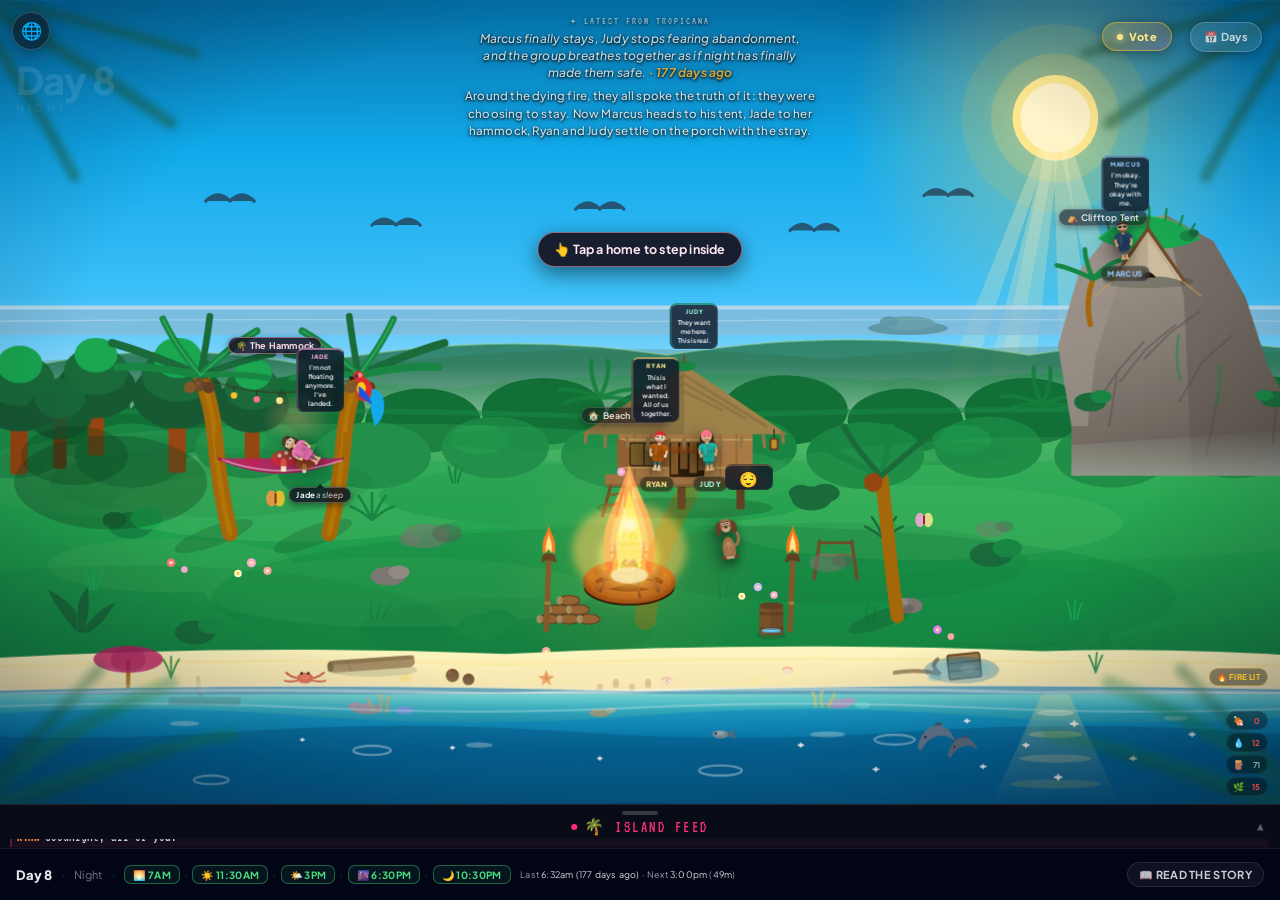
==== commit 7f322dcd: "Keep characters off the lit campfire flames (same fix as Rimba) Co-Authored-By: Claude Opus 4.8 (1M " ====
--- a/index.html
+++ b/index.html
@@ -3399,6 +3399,20 @@
   separateChars(positions)
   settleHomeChars(positions)   // home characters sit AT their shelter, not out in the open
 
+  // keep characters OFF the lit campfire flames (the fire sits at viewBox x≈492)
+  if(S.world && (!S.world.fire || S.world.fire.lit!==false)){
+    positions.forEach(p=>{
+      if(p.indoors) return
+      const vx = p.px/W*1000
+      if(vx<=474 || vx>=512) return
+      const others = positions.filter(q=>q!==p && !q.indoors).map(q=>q.px/W*1000)
+      let tgt
+      if(vx<492){ const ls=others.filter(x=>x>=380 && x<474); tgt=ls.length?Math.min(...ls)-28:462 }
+      else      { const rs=others.filter(x=>x>512 && x<=600); tgt=rs.length?Math.max(...rs)+28:522 }
+      p.px = tgt/1000*W
+    })
+  }
+
   positions.forEach(p=>{
     const el=document.getElementById('char-'+p.id); if(!el) return
     el.style.left=(p.px/W*100)+'%'
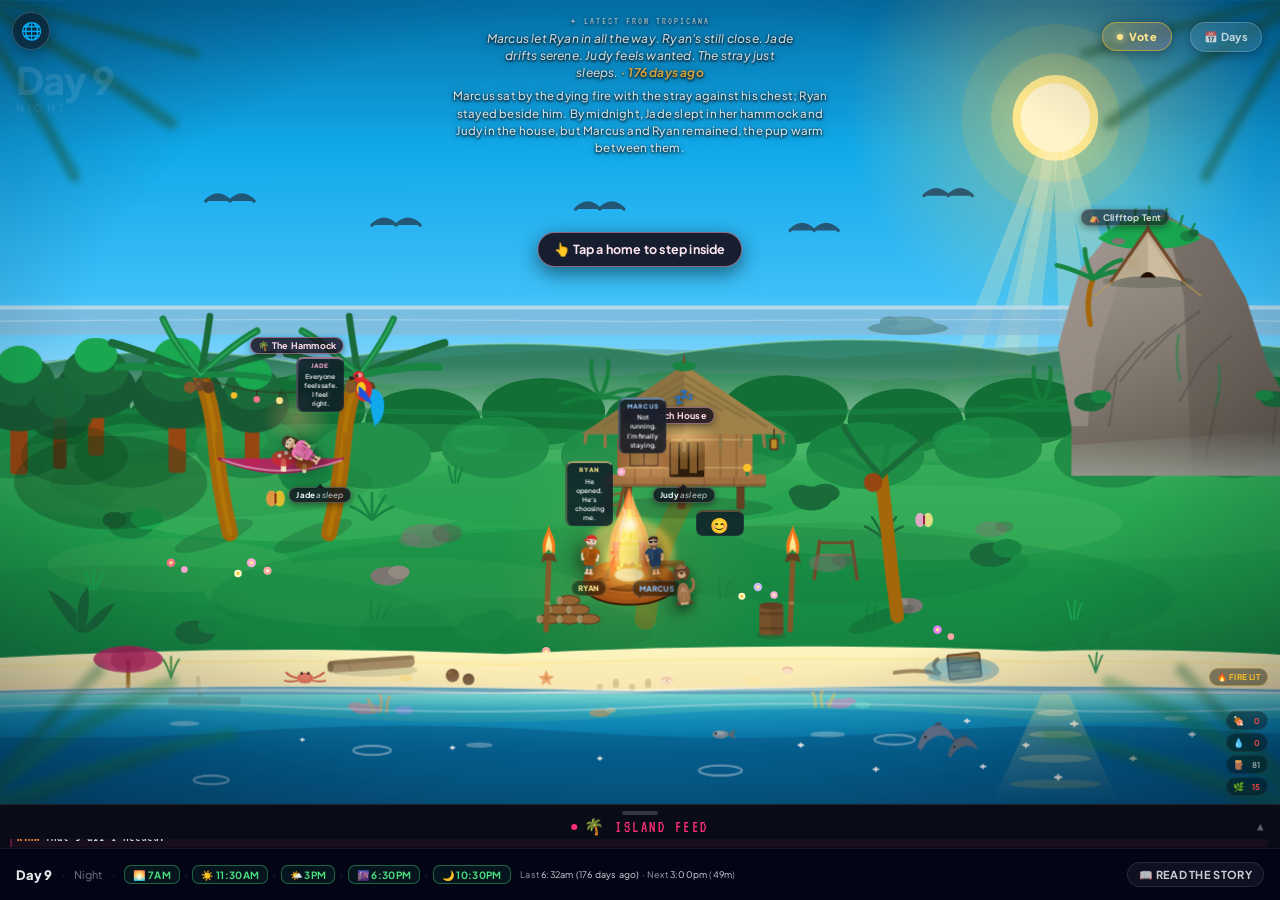
==== commit ae68ec66: "interior: live view follows the real clock, not the lagging story cycle The interior window/lighting" ====
--- a/index.html
+++ b/index.html
@@ -3996,12 +3996,15 @@
   return 'out on the island';
 }
 function seaSky(){
-  const cyc=((S.world&&S.world.cycle)||'midday').toLowerCase();
+  // Live view follows the REAL clock (like the outdoor scene via applySky), not the story
+  // cycle — so the window/lighting is dark at night even before the night story-run lands.
+  const sgt=getSGT(); const cyc=skyFromHour(sgt.getHours()+sgt.getMinutes()/60);
   const wx=((S.world&&S.world.weather)||'').toLowerCase();
   const rain=/rain|storm|drizzle|shower|downpour|squall|wet/.test(wx);
   const storm=/storm|thunder|squall|gale|tempest/.test(wx);
   const M={ morning:{top:'#bfe3f0',bot:'#fdeedd',sea:'#5fb6c8',sea2:'#a6dcd9',sand:'#f1e3bb'},
             midday: {top:'#4fb2e8',bot:'#cdeef5',sea:'#2a9fc4',sea2:'#86d6d8',sand:'#f6e8b4'},
+            afternoon:{top:'#6fb6e0',bot:'#ffe9c8',sea:'#3f9fc0',sea2:'#9ad3d4',sand:'#f3e2a8'},
             evening:{top:'#f29553',bot:'#ffd9a6',sea:'#cf7d63',sea2:'#f2b878',sand:'#eccf92'},
             night:  {top:'#0e1d33',bot:'#21405e',sea:'#15324d',sea2:'#27536d',sand:'#4a4a5c'} };
   const m=M[cyc]||M.midday;
